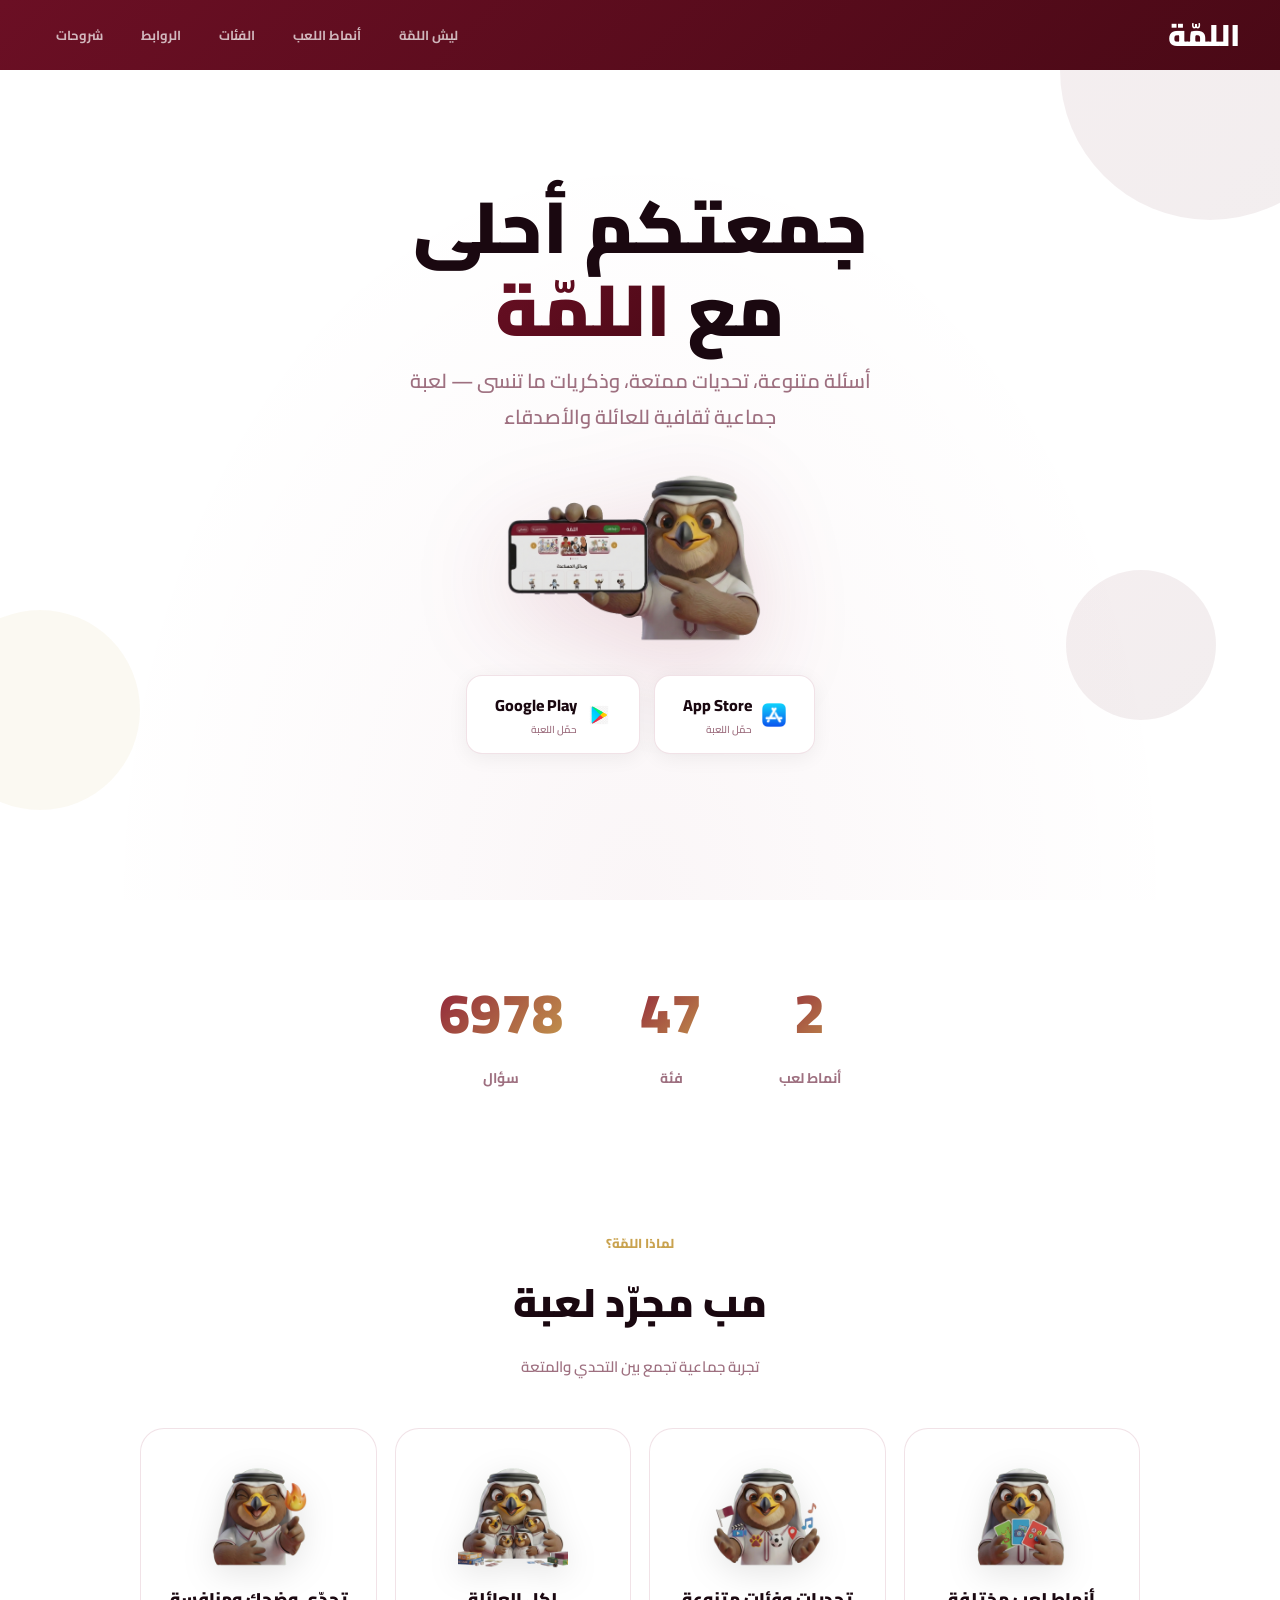
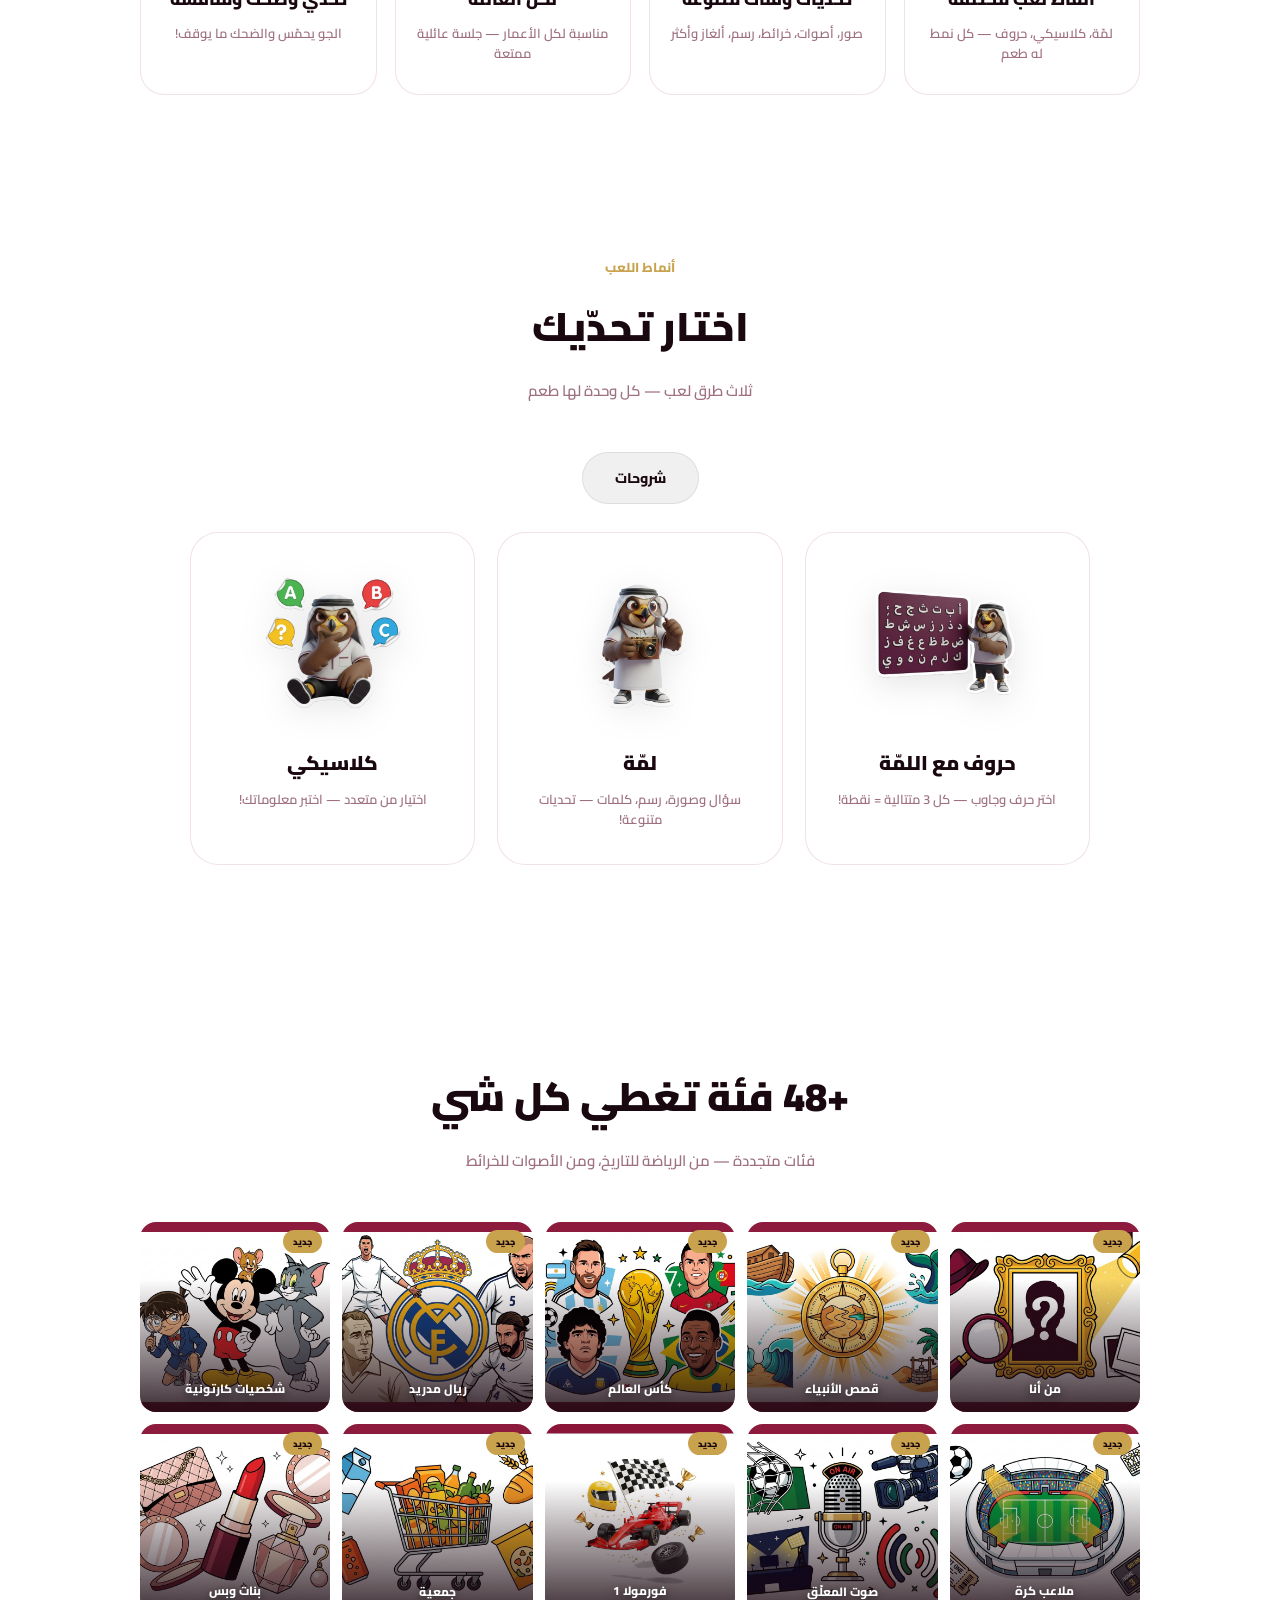
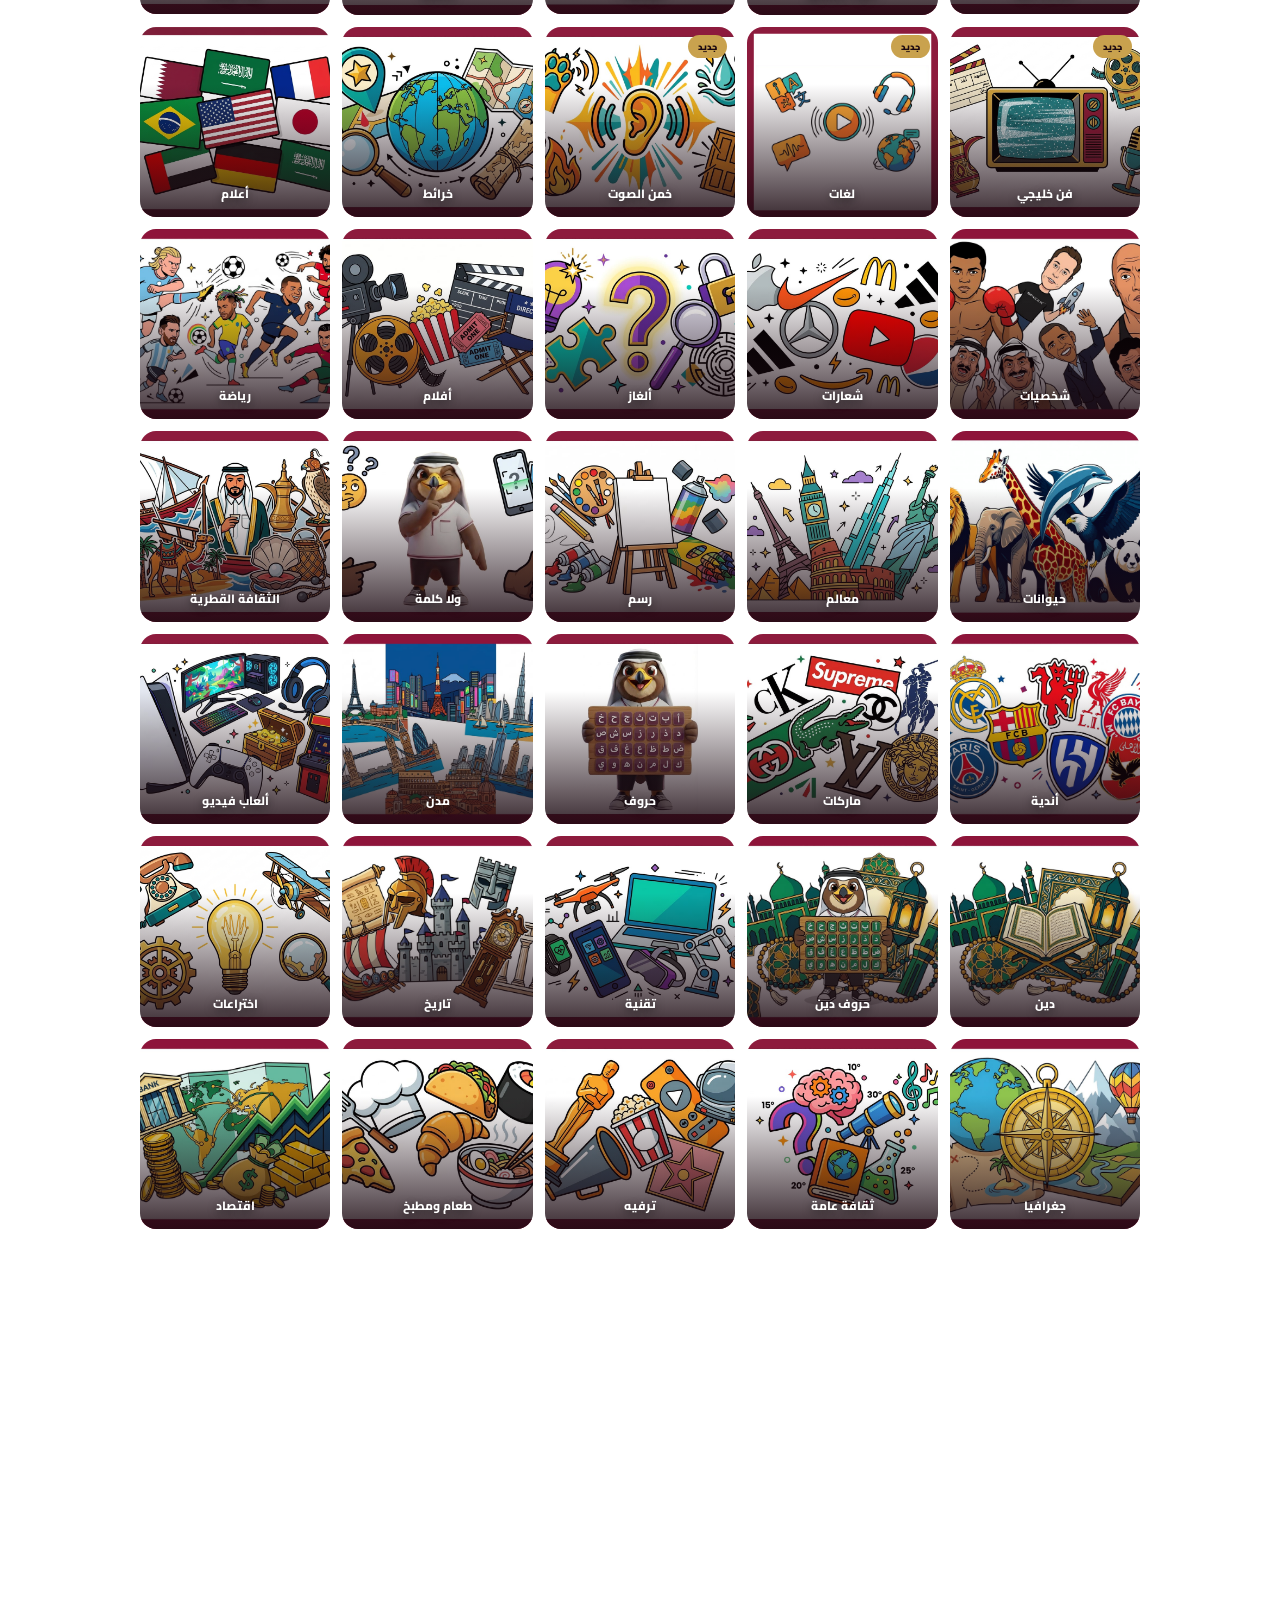
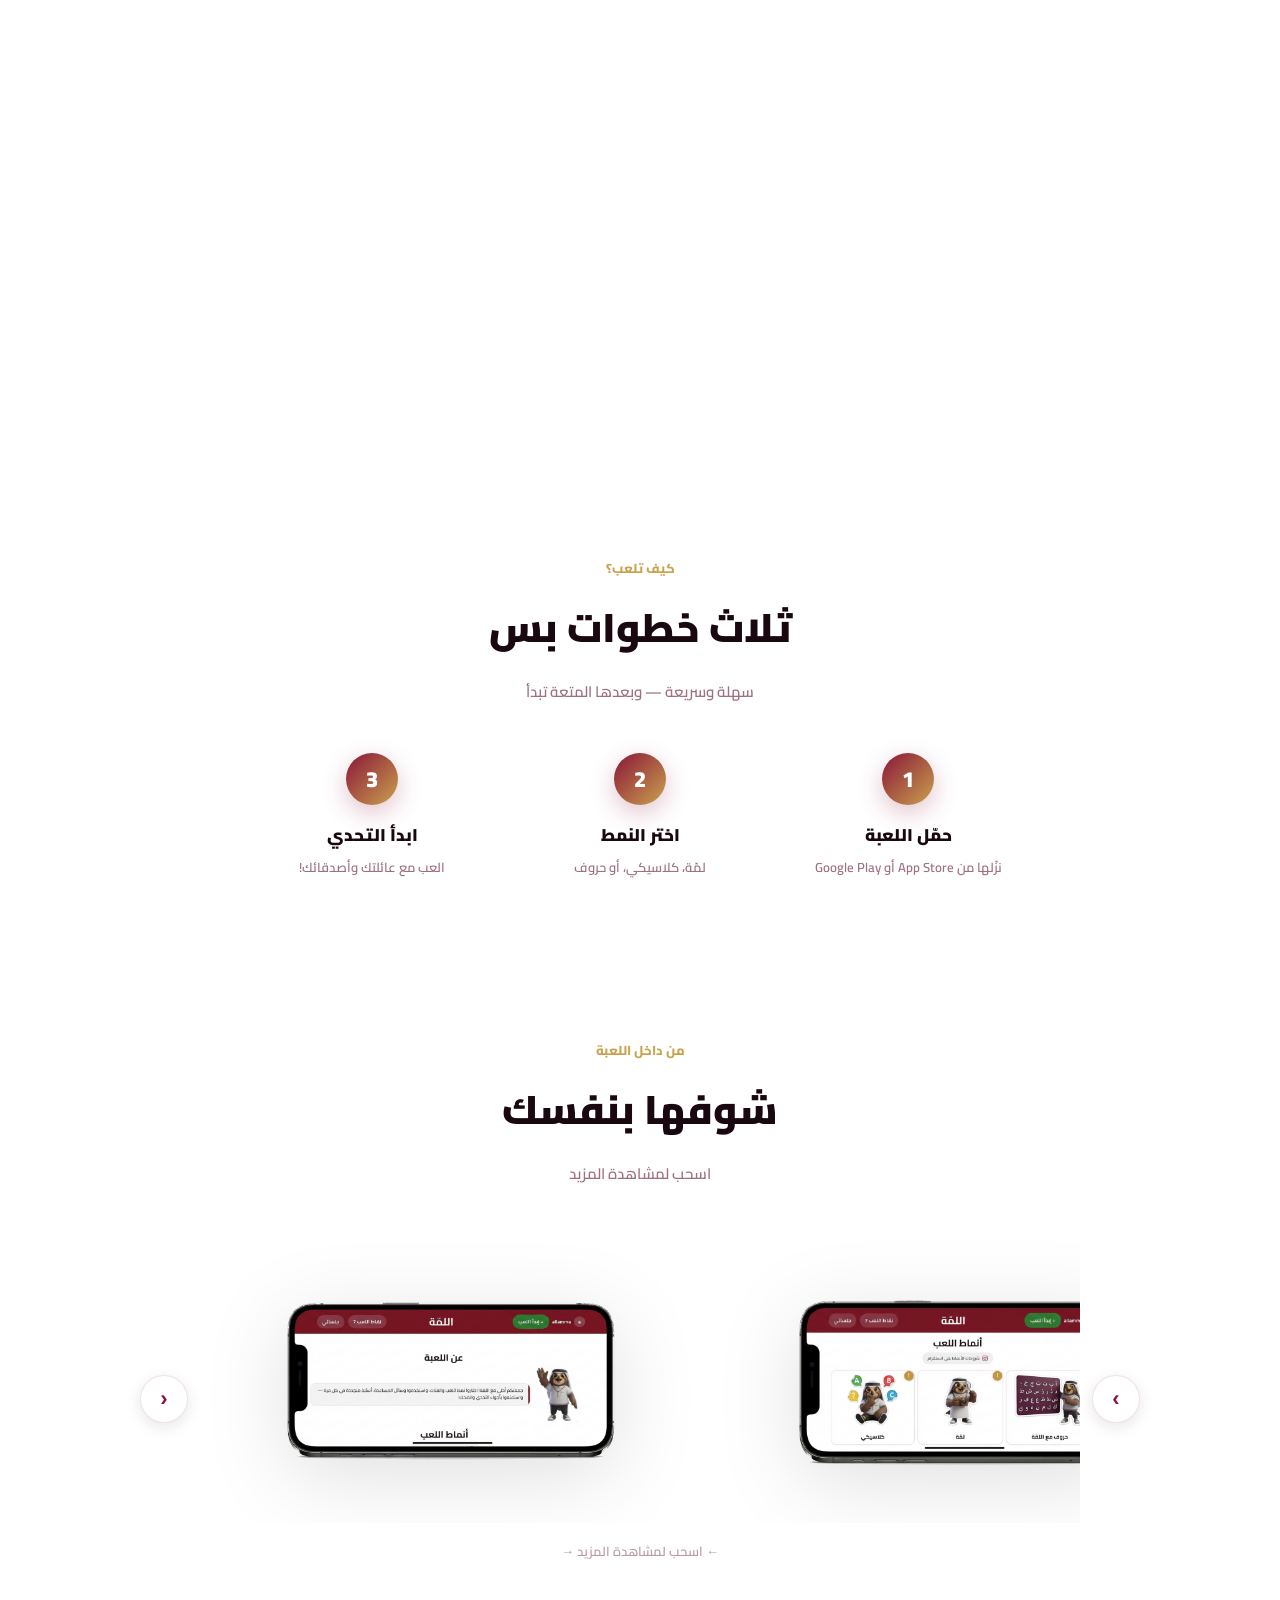
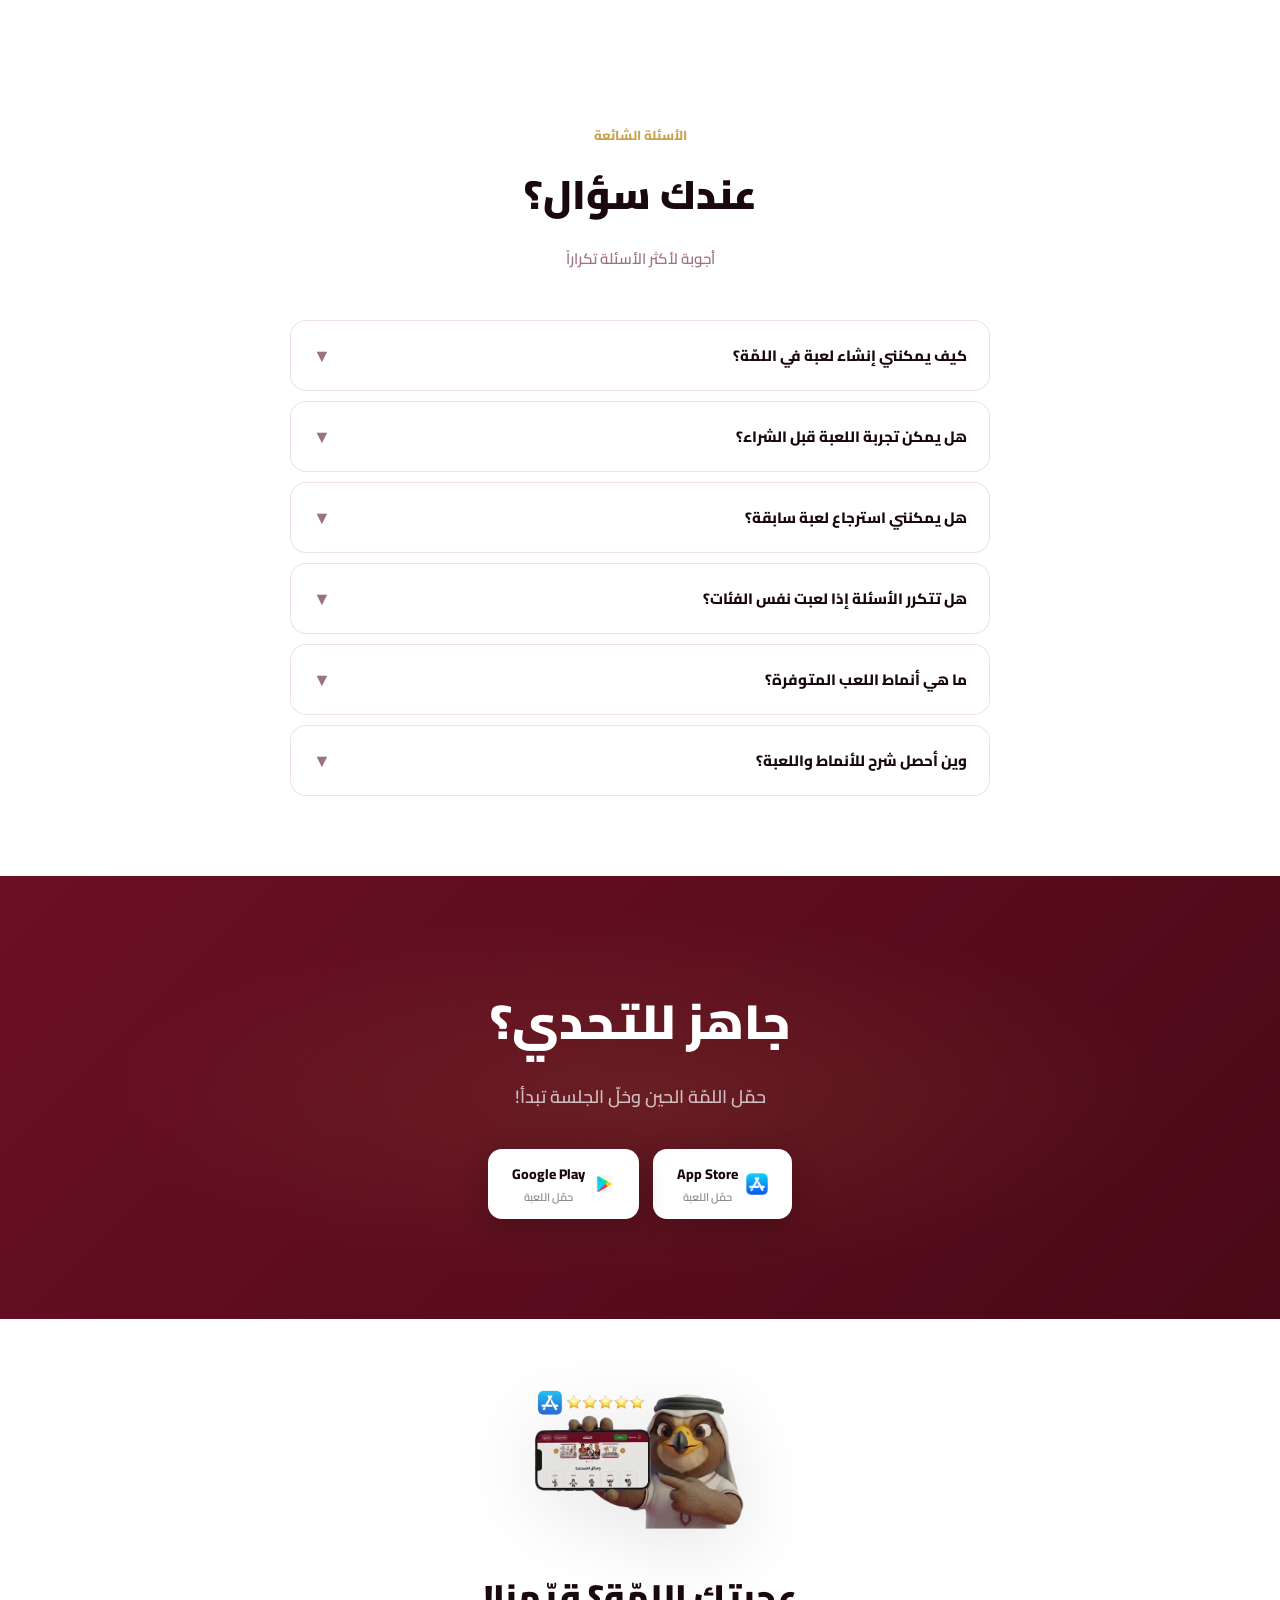
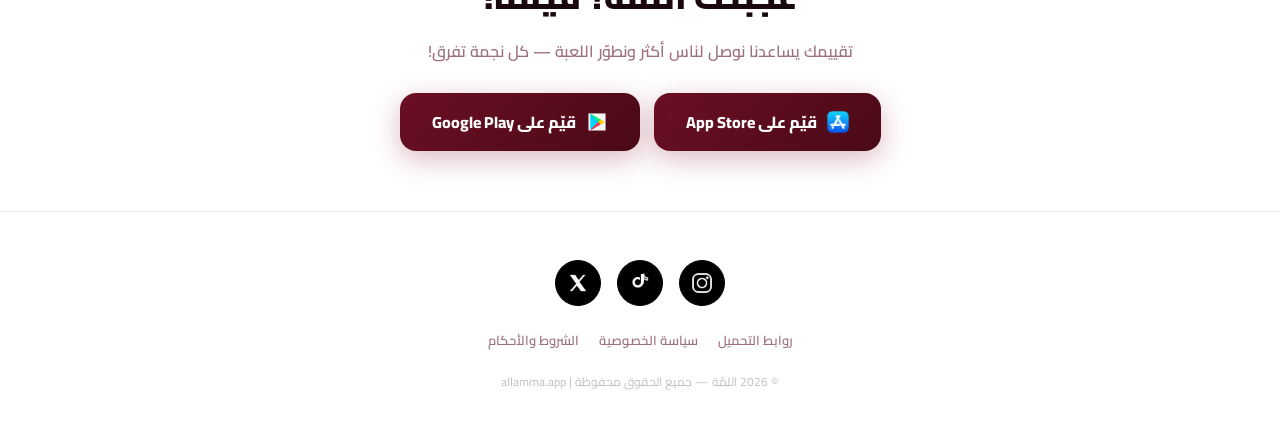
==== index.html @ e047cadd "إضافة كأس العالم وقصص الأنبياء ومن أنا + إصلاح صورة لغات - ٣ فئات جديدة في مقدمة الشبكة بشارة «جديد»" ====
<!DOCTYPE html>
<html lang="ar" dir="rtl">
<head>
<meta charset="utf-8">
<meta name="viewport" content="width=device-width, initial-scale=1.0">
<title>اللمّة — لعبة جماعية ثقافية</title>
<meta name="description" content="جمعتكم أحلى مع اللمّة — لعبة ثقافية جماعية للعائلة والأصدقاء">
<meta property="og:title" content="اللمّة"><meta property="og:description" content="جمعتكم أحلى مع اللمّة — حمّلها الحين!">
<meta property="og:image" content="https://allamma.app/falcon.png">
<link rel="icon" href="icon.png">
<style>
@import url('https://fonts.googleapis.com/css2?family=Cairo:wght@400;600;700;800;900&display=swap');
:root{--maroon:#8A1538;--maroon-light:#B03050;--gold:#C9A24E;--gold-light:#E8D5A0;--cream:#fff;--dark:#1A0810;--muted:#9E7080;--card-border:rgba(138,21,56,0.12)}
*{margin:0;padding:0;box-sizing:border-box}
html{scroll-behavior:smooth}
body{font-family:'Cairo',sans-serif;background:var(--cream);color:var(--dark);overflow-x:hidden}
a{text-decoration:none;color:inherit}

/* Reveal animations */
.rv{opacity:0;transform:translateY(50px);transition:opacity 0.9s cubic-bezier(.16,1,.3,1),transform 0.9s cubic-bezier(.16,1,.3,1)}
.rv.vis{opacity:1;transform:translateY(0)}
.rv-d1{transition-delay:0.1s}.rv-d2{transition-delay:0.2s}.rv-d3{transition-delay:0.3s}.rv-d4{transition-delay:0.4s}

/* ═══════════ NAV ═══════════ */
nav{position:fixed;top:0;left:0;right:0;height:70px;background:linear-gradient(135deg,#6B0F24,#4A0916);border-bottom:none;display:flex;align-items:center;justify-content:space-between;padding:0 clamp(16px,4vw,40px);z-index:100;transition:box-shadow 0.3s}
nav.scrolled{box-shadow:0 4px 30px rgba(0,0,0,0.15)}
.n-logo{font-size:30px;font-weight:900;color:#fff}
.n-links{display:flex;gap:6px;align-items:center}
.n-link{color:rgba(255,255,255,0.7);font-size:13px;font-weight:700;padding:8px 16px;border-radius:30px;transition:all 0.25s}
.n-link:hover{color:#fff;background:rgba(255,255,255,0.15)}
.n-cta{background:#fff;color:var(--maroon);font-size:13px;font-weight:800;padding:10px 22px;border-radius:30px;transition:all 0.25s;box-shadow:0 4px 16px rgba(138,21,56,0.25)}
.n-cta:hover{transform:scale(1.05);box-shadow:0 6px 24px rgba(0,0,0,0.2)}
@media(max-width:700px){.n-links{gap:2px;overflow-x:auto;white-space:nowrap;scrollbar-width:none;-webkit-overflow-scrolling:touch}.n-links::-webkit-scrollbar{display:none}.n-link{font-size:10px;padding:5px 8px;white-space:nowrap}.n-cta{display:none}.n-logo{font-size:24px}}

/* ═══════════ HERO ═══════════ */
.hero{min-height:100vh;display:flex;flex-direction:column;align-items:center;justify-content:center;padding:120px 24px 80px;position:relative;background:#fff;overflow:hidden}
.hero-bg{position:absolute;inset:0;background:radial-gradient(ellipse at 50% 100%,rgba(138,21,56,0.04) 0%,transparent 60%);pointer-events:none}
/* Decorative floating shapes */
.hero-shape{position:absolute;border-radius:50%;opacity:0.07;pointer-events:none}
.hs1{width:300px;height:300px;background:linear-gradient(135deg,#6B0F24,#4A0916);top:-80px;right:-80px;animation:drift 8s ease-in-out infinite}
.hs2{width:200px;height:200px;background:var(--gold);bottom:10%;left:-60px;animation:drift 10s ease-in-out infinite reverse}
.hs3{width:150px;height:150px;background:linear-gradient(135deg,#6B0F24,#4A0916);bottom:20%;right:5%;animation:drift 7s ease-in-out infinite 1s}
@keyframes drift{0%,100%{transform:translate(0,0)}50%{transform:translate(15px,-20px)}}

.h-badge{background:linear-gradient(135deg,rgba(138,21,56,0.08),rgba(201,162,78,0.08));border:1px solid rgba(201,162,78,0.2);border-radius:50px;padding:8px 24px;font-size:14px;font-weight:700;color:var(--gold);margin-bottom:28px;z-index:2}
.h-title{font-size:clamp(44px,7vw,72px);font-weight:900;text-align:center;line-height:1.15;z-index:2;margin-bottom:12px}
.h-accent{background:linear-gradient(135deg,#6B0F24,#4A0916);-webkit-background-clip:text;-webkit-text-fill-color:transparent;background-clip:text}
.h-sub{color:var(--muted);font-size:clamp(16px,2.5vw,20px);font-weight:600;text-align:center;max-width:520px;line-height:1.8;z-index:2;margin-bottom:20px}
.h-falcon{width:clamp(200px,35vw,300px);z-index:2;filter:drop-shadow(0 24px 48px rgba(138,21,56,0.15));margin-bottom:28px;animation:float 4s ease-in-out infinite}
@keyframes float{0%,100%{transform:translateY(0) rotate(0deg)}50%{transform:translateY(-14px) rotate(1deg)}}
.h-btns{display:flex;gap:14px;flex-wrap:wrap;justify-content:center;z-index:2}
.btn-p{display:flex;align-items:center;gap:10px;background:#fff;color:var(--dark);padding:14px 28px;border-radius:16px;font-size:16px;font-weight:800;box-shadow:0 4px 20px rgba(0,0,0,0.06);border:1px solid var(--card-border);transition:all 0.3s cubic-bezier(.16,1,.3,1)}
.btn-p:hover{transform:translateY(-4px);box-shadow:0 12px 36px rgba(201,162,78,0.2);border-color:var(--gold)}
.btn-p img{width:24px;height:24px;object-fit:contain}
.btn-p.soon{opacity:0.35;pointer-events:none}
.btn-sub{font-size:10px;color:var(--muted);font-weight:600}

/* ═══════════ STATS ═══════════ */
.stats-wrap{padding:60px 24px;background:#fff}
.stats{display:flex;justify-content:center;gap:clamp(30px,6vw,80px);flex-wrap:wrap}
.stat{text-align:center}
.s-num{font-size:clamp(40px,6vw,56px);font-weight:900;background:linear-gradient(135deg,var(--maroon),var(--gold));-webkit-background-clip:text;-webkit-text-fill-color:transparent;background-clip:text}
.s-label{font-size:14px;font-weight:700;color:var(--muted)}

/* ═══════════ SECTION SHARED ═══════════ */
.sec{padding:80px 24px;position:relative}
.sec-inner{max-width:1000px;margin:0 auto}
.sec-label{text-align:center;font-size:13px;font-weight:800;color:var(--gold);margin-bottom:10px}
.sec-title{text-align:center;font-size:clamp(28px,5vw,40px);font-weight:900;margin-bottom:14px;color:var(--dark)}
.sec-sub{text-align:center;color:var(--muted);font-size:15px;font-weight:600;margin-bottom:48px;max-width:480px;margin-left:auto;margin-right:auto;line-height:1.7}

/* Angled divider */
.angle-top{position:relative}.angle-top::before{content:'';position:absolute;top:-3vw;left:0;right:0;height:6vw;background:inherit;clip-path:polygon(0 50%,100% 0,100% 100%,0 100%)}

/* ═══════════ WHY ═══════════ */
.why-sec{background:#fff}
.why-grid{display:grid;grid-template-columns:repeat(4,1fr);gap:18px}
@media(max-width:800px){.why-grid{grid-template-columns:repeat(2,1fr)}}
@media(max-width:480px){.why-grid{grid-template-columns:1fr;max-width:340px;margin:0 auto}}
.why-card{background:#fff;border:1px solid var(--card-border);border-radius:24px;padding:30px 20px;text-align:center;transition:all 0.4s cubic-bezier(.16,1,.3,1);position:relative;overflow:hidden}
.why-card::before{content:'';position:absolute;inset:0;background:linear-gradient(135deg,rgba(138,21,56,0.03),rgba(201,162,78,0.03));opacity:0;transition:opacity 0.3s}
.why-card:hover{transform:translateY(-10px);box-shadow:0 20px 50px rgba(138,21,56,0.1);border-color:var(--gold)}
.why-card:hover::before{opacity:1}
.w-icon{width:110px;height:110px;object-fit:contain;margin-bottom:14px;display:block;margin-left:auto;margin-right:auto;filter:drop-shadow(0 8px 16px rgba(0,0,0,0.1))}
.w-title{font-size:17px;font-weight:900;margin-bottom:8px;position:relative;z-index:1}
.w-desc{font-size:13px;color:var(--muted);font-weight:600;line-height:1.6;position:relative;z-index:1}

/* ═══════════ MODES ═══════════ */
.modes-sec{background:var(--cream)}
.modes-grid{display:grid;grid-template-columns:repeat(3,1fr);gap:22px;max-width:900px;margin:0 auto}
@media(max-width:700px){.modes-grid{grid-template-columns:1fr;max-width:320px}}
.mode-card{background:#fff;border:1px solid var(--card-border);border-radius:28px;padding:34px 22px;text-align:center;transition:all 0.4s cubic-bezier(.16,1,.3,1);position:relative;overflow:hidden}
.mode-card:hover{transform:translateY(-10px) scale(1.02);box-shadow:0 24px 56px rgba(138,21,56,0.12);border-color:var(--gold)}
.mode-card img{width:150px;height:150px;object-fit:contain;margin-bottom:18px;filter:drop-shadow(0 8px 16px rgba(0,0,0,0.1));transition:transform 0.4s}
.mode-card:hover img{transform:scale(1.08)}
.m-name{font-size:20px;font-weight:900;margin-bottom:8px}
.m-desc{font-size:13px;color:var(--muted);font-weight:600;line-height:1.6}

/* ═══════════ CATEGORIES ═══════════ */
.cats-sec{background:#fff}
.cats-grid{display:grid;grid-template-columns:repeat(5,1fr);gap:12px}
@media(max-width:800px){.cats-grid{grid-template-columns:repeat(4,1fr)}}
@media(max-width:550px){.cats-grid{grid-template-columns:repeat(3,1fr)}}
.cat{position:relative;border-radius:16px;overflow:hidden;aspect-ratio:1;transition:all 0.35s cubic-bezier(.16,1,.3,1);cursor:default}
.cat:hover{transform:scale(1.06);z-index:2;box-shadow:0 16px 40px rgba(0,0,0,0.15)}
.cat img{width:100%;height:100%;object-fit:cover;transition:transform 0.4s}
.cat:hover img{transform:scale(1.1)}
.cat-ov{position:absolute;inset:0;background:linear-gradient(180deg,transparent 30%,rgba(26,8,16,0.85) 100%);display:flex;align-items:flex-end;justify-content:center;padding:12px}
.cat-n{color:#fff;font-size:12px;font-weight:800;text-shadow:0 2px 8px rgba(0,0,0,0.6)}
.cat-badge{position:absolute;top:8px;right:8px;background:var(--gold);color:var(--dark);font-size:9px;font-weight:900;padding:3px 10px;border-radius:20px}

/* ═══════════ POWERUPS ═══════════ */
.pu-sec{background:var(--cream)}
.pu-grid{display:grid;grid-template-columns:repeat(5,1fr);gap:18px;max-width:900px;margin:0 auto}
@media(max-width:700px){.pu-grid{grid-template-columns:repeat(5,1fr);gap:10px}}
.pu-card{background:#fff;border:1px solid var(--card-border);border-radius:20px;padding:24px 14px;text-align:center;transition:all 0.4s cubic-bezier(.16,1,.3,1)}
.pu-card:hover{transform:translateY(-8px);box-shadow:0 16px 40px rgba(138,21,56,0.1);border-color:var(--gold)}
.pu-icon{width:90px;height:90px;object-fit:contain;margin-bottom:10px;filter:drop-shadow(0 4px 8px rgba(0,0,0,0.1))}
.pu-emoji{display:none}
.pu-name{font-size:15px;font-weight:900;margin-bottom:4px}
.pu-desc{font-size:11px;color:var(--muted);font-weight:600;line-height:1.5}
@media(max-width:480px){.pu-grid{grid-template-columns:repeat(5,1fr);gap:6px}.pu-card{padding:12px 6px;border-radius:14px}.pu-icon{width:50px;height:50px;margin-bottom:6px}.pu-name{font-size:11px}.pu-desc{font-size:9px}}

/* ═══════════ HOW ═══════════ */
.how-sec{background:var(--cream)}
.how-steps{display:flex;gap:28px;justify-content:center;flex-wrap:wrap;max-width:850px;margin:0 auto}
.how-step{text-align:center;flex:1;min-width:180px;max-width:240px}
.how-n{width:52px;height:52px;border-radius:50%;background:linear-gradient(135deg,var(--maroon),var(--gold));color:#fff;display:flex;align-items:center;justify-content:center;font-size:22px;font-weight:900;margin:0 auto 14px;box-shadow:0 8px 24px rgba(138,21,56,0.25);transition:transform 0.3s}
.how-step:hover .how-n{transform:scale(1.15)}
.how-t{font-size:17px;font-weight:900;margin-bottom:6px}
.how-d{font-size:13px;color:var(--muted);font-weight:600;line-height:1.6}

/* ═══════════ SCREENSHOTS ═══════════ */
.ss-sec{background:#fff;overflow:hidden}
.ss-wrap{position:relative;max-width:1100px;margin:0 auto;padding:0 60px}
.ss-track{display:flex;gap:24px;overflow-x:auto;scroll-snap-type:x mandatory;-webkit-overflow-scrolling:touch;padding:20px 10px;scrollbar-width:none;align-items:center;direction:ltr}
.ss-track::-webkit-scrollbar{display:none}
.ss-slide{flex:0 0 auto;scroll-snap-align:center}
.ss-slide img{width:clamp(320px,50vw,480px);height:clamp(160px,25vw,240px);object-fit:contain;filter:drop-shadow(0 16px 40px rgba(0,0,0,0.12));transition:transform 0.3s}
.ss-slide img:hover{transform:scale(1.03)}
/* Arrow buttons — outside the scroll area */
.ss-arrow{position:absolute;top:50%;transform:translateY(-50%);width:48px;height:48px;border-radius:50%;background:#fff;border:1px solid var(--card-border);display:flex;align-items:center;justify-content:center;font-size:22px;font-weight:900;color:var(--maroon);cursor:pointer;z-index:5;box-shadow:0 4px 16px rgba(0,0,0,0.1);transition:all 0.2s}
.ss-arrow:hover{background:var(--maroon);color:#fff;box-shadow:0 8px 24px rgba(138,21,56,0.3)}
.ss-prev{right:0}.ss-next{left:0}
@media(max-width:600px){.ss-wrap{padding:0 16px}.ss-prev{right:-4px}.ss-next{left:-4px}.ss-arrow{width:36px;height:36px;font-size:18px}}
/* Swipe hint */
.ss-hint{text-align:center;color:var(--muted);font-size:13px;font-weight:600;margin-top:16px;opacity:0.7}

/* ═══════════ FAQ ═══════════ */
.faq-sec{background:var(--cream)}
.faq-list{max-width:700px;margin:0 auto;display:flex;flex-direction:column;gap:10px}
.faq-item{background:#fff;border:1px solid var(--card-border);border-radius:16px;overflow:hidden;transition:border-color 0.3s}
.faq-item.open{border-color:var(--gold)}
.faq-q{display:flex;align-items:center;justify-content:space-between;padding:18px 22px;cursor:pointer;font-size:15px;font-weight:800;color:var(--dark);transition:background 0.2s;gap:12px}
.faq-q:hover{background:rgba(138,21,56,0.02)}
.faq-arrow{font-size:18px;color:var(--muted);transition:transform 0.3s;flex-shrink:0}
.faq-item.open .faq-arrow{transform:rotate(180deg);color:var(--gold)}
.faq-a{padding:0 22px;max-height:0;overflow:hidden;transition:max-height 0.4s cubic-bezier(.16,1,.3,1),padding 0.3s}
.faq-item.open .faq-a{max-height:200px;padding:0 22px 18px}
.faq-a p{font-size:13px;color:var(--muted);font-weight:600;line-height:1.8}
@media(max-width:480px){.faq-q{padding:14px 16px;font-size:13px}.faq-a p{font-size:12px}}

/* ═══════════ CTA ═══════════ */
.cta{background:linear-gradient(135deg,#6B0F24,#4A0916);padding:100px 24px;text-align:center;position:relative;overflow:hidden}
.cta::before{content:'';position:absolute;inset:0;background:radial-gradient(ellipse at 50% 50%,rgba(201,162,78,0.12) 0%,transparent 60%)}
.cta-t{font-size:clamp(32px,5vw,48px);font-weight:900;color:#fff;margin-bottom:14px;position:relative;z-index:2}
.cta-s{color:rgba(255,255,255,0.7);font-size:18px;font-weight:600;margin-bottom:36px;position:relative;z-index:2}
.cta-btns{display:flex;gap:14px;justify-content:center;flex-wrap:wrap;position:relative;z-index:2}
.btn-w{display:flex;align-items:center;gap:8px;background:#fff;color:var(--dark);padding:12px 24px;border-radius:14px;font-size:14px;font-weight:800;box-shadow:0 8px 30px rgba(0,0,0,0.2);transition:all 0.3s}
.btn-w:hover{transform:translateY(-4px);box-shadow:0 16px 44px rgba(0,0,0,0.25)}
.btn-w img{width:22px;height:22px}
.btn-w .btn-sub{font-size:11px;color:#888;font-weight:600}
.btn-w.soon{opacity:0.45}

/* ═══════════ RATE ═══════════ */
.rate-sec{background:#fff;padding:60px 24px;text-align:center}
.rate-img{width:clamp(180px,30vw,240px);margin-bottom:24px;filter:drop-shadow(0 16px 40px rgba(0,0,0,0.1))}
.rate-title{font-size:clamp(24px,4vw,34px);font-weight:900;margin-bottom:10px;color:var(--dark)}
.rate-sub{color:var(--muted);font-size:clamp(13px,2vw,16px);font-weight:600;margin-bottom:28px;max-width:460px;margin-left:auto;margin-right:auto;line-height:1.7}
.rate-btns{display:flex;gap:14px;justify-content:center;flex-wrap:wrap}
.rate-btn{display:inline-flex;align-items:center;gap:10px;background:linear-gradient(135deg,#6B0F24,#4A0916);color:#fff;padding:14px 32px;border-radius:16px;font-size:16px;font-weight:800;box-shadow:0 8px 28px rgba(138,21,56,0.3);transition:all 0.3s}
.rate-btn:hover{transform:translateY(-4px);box-shadow:0 16px 40px rgba(138,21,56,0.4)}
.rate-btn img{width:22px;height:22px}
@media(max-width:480px){.rate-sec{padding:40px 16px}.rate-img{width:180px;margin-bottom:16px}.rate-title{font-size:20px;margin-bottom:8px}.rate-sub{font-size:12px;margin-bottom:20px}.rate-btn{padding:8px 18px;font-size:12px;border-radius:12px}.rate-btn img{width:18px;height:18px}}

/* ═══════════ FOOTER ═══════════ */
footer{background:#fff;padding:48px 24px;text-align:center;border-top:1px solid var(--card-border)}
.f-soc{display:flex;justify-content:center;gap:16px;margin-bottom:22px}
.f-soc a{width:46px;height:46px;border-radius:50%;background:rgba(138,21,56,0.06);border:1px solid rgba(138,21,56,0.08);display:flex;align-items:center;justify-content:center;transition:all 0.25s}
.f-soc a:hover{background:rgba(138,21,56,0.1);transform:scale(1.08)}
.f-soc img{width:24px;height:24px}
.f-soc .f-dark{background:#000;border-color:#000}.f-soc .f-dark img{filter:brightness(0) invert(1)}
.f-links{display:flex;justify-content:center;gap:20px;margin-bottom:18px;flex-wrap:wrap}
.f-link{color:var(--muted);font-size:13px;font-weight:600;transition:color 0.2s}
.f-link:hover{color:var(--maroon)}
.f-copy{color:rgba(0,0,0,0.25);font-size:12px}

/* ═══════════ MOBILE PORTRAIT ═══════════ */
@media(max-width:480px){
  /* Hero */
  .hero{min-height:auto;padding:90px 16px 50px}
  .h-falcon{width:180px;margin-bottom:20px}
  .h-badge{font-size:12px;padding:6px 16px;margin-bottom:18px}
  .h-sub{font-size:14px;margin-bottom:16px}
  .h-btns{gap:6px}
  .btn-p{padding:6px 10px;font-size:9px;border-radius:8px;box-shadow:0 3px 12px rgba(138,21,56,0.2);gap:6px}
  .btn-p img{width:18px;height:18px}
  .btn-p .btn-sub{font-size:7px}
  .hero-shape{display:none}

  /* Stats */
  .stats-wrap{padding:30px 16px}
  .s-num{font-size:32px}
  .s-label{font-size:12px}

  /* Sections shared */
  .sec{padding:40px 16px}
  .sec-title{font-size:24px;margin-bottom:10px}
  .sec-sub{font-size:13px;margin-bottom:28px}
  .sec-label{font-size:11px;letter-spacing:2px;margin-bottom:6px}

  /* Why cards — 2 columns on mobile */
  .why-grid{grid-template-columns:repeat(2,1fr)!important;gap:10px;max-width:100%!important}
  .why-card{padding:16px 12px;border-radius:16px}
  .w-icon{width:70px;height:70px;margin-bottom:8px}
  .w-title{font-size:13px;margin-bottom:4px}
  .w-desc{font-size:11px}

  /* Modes — 3 columns on mobile */
  .modes-grid{grid-template-columns:repeat(3,1fr)!important;gap:10px;max-width:100%!important}
  .mode-card{padding:16px 10px;border-radius:18px}
  .mode-card img{width:80px;height:80px;margin-bottom:10px}
  .m-name{font-size:14px;margin-bottom:4px}
  .m-desc{font-size:10px}

  /* Categories — 4 columns on mobile */
  .cats-grid{grid-template-columns:repeat(4,1fr)!important;gap:8px}
  .cat{border-radius:10px}
  .cat-n{font-size:9px}
  .cat-badge{font-size:7px;padding:2px 6px;top:4px;right:4px}

  /* How steps */
  .how-steps{gap:16px}
  .how-step{min-width:90px}
  .how-n{width:40px;height:40px;font-size:18px;margin-bottom:8px}
  .how-t{font-size:14px}
  .how-d{font-size:11px}

  /* Screenshots */
  .ss-slide img{width:280px;height:140px}
  .ss-arrow{display:none}
  .ss-wrap{padding:0 8px}

  /* CTA */
  .cta{padding:50px 16px}
  .cta-s{font-size:14px}
  .btn-w{padding:6px 10px;font-size:9px;border-radius:8px;gap:6px}.btn-w img{width:18px;height:18px}.btn-w .btn-sub{font-size:7px}

  /* Footer */
  footer{padding:30px 16px}
  .f-link{font-size:12px}
}

@media(prefers-reduced-motion:reduce){.rv{transition:none}.rv{opacity:1;transform:none}*{animation:none!important}}
</style>
</head>
<body>

<!-- NAV -->
<nav id="nav">
  <div class="n-logo">اللمّة</div>
  <div class="n-links">
    <a class="n-link" href="#why">ليش اللمّة</a>
    <a class="n-link" href="#modes">أنماط اللعب</a>
    <a class="n-link" href="#cats">الفئات</a>
    <a class="n-link" href="links.html">الروابط</a>
    <a class="n-link" href="tutorials.html">شروحات</a>
  </div>
</nav>

<!-- HERO -->
<section class="hero">
  <div class="hero-bg"></div>
  <div class="hero-shape hs1"></div>
  <div class="hero-shape hs2"></div>
  <div class="hero-shape hs3"></div>

  <h1 class="h-title rv rv-d1">جمعتكم أحلى<br>مع <span class="h-accent">اللمّة</span></h1>
  <p class="h-sub rv rv-d2">أسئلة متنوعة، تحديات ممتعة، وذكريات ما تنسى — لعبة جماعية ثقافية للعائلة والأصدقاء</p>
  <img class="h-falcon rv rv-d3" src="falcon.png" alt="اللمّة">
  <div class="h-btns rv rv-d4">
    <a class="btn-p" href="https://apps.apple.com/app/id6760367652" target="_blank">
      <img src="appstore.png" alt=""><div>App Store<div class="btn-sub">حمّل اللعبة</div></div>
    </a>
    <a class="btn-p" href="https://play.google.com/store/apps/details?id=com.allamma.app" target="_blank">
      <img src="googleplay.png" alt=""><div>Google Play<div class="btn-sub">حمّل اللعبة</div></div>
    </a>
  </div>
</section>

<!-- STATS -->
<div class="stats-wrap">
  <div class="stats rv">
    <div class="stat"><div class="s-num" data-t="3">0</div><div class="s-label">أنماط لعب</div></div>
    <div class="stat"><div class="s-num" data-t="48" data-suffix="+">0</div><div class="s-label">فئة</div></div>
    <div class="stat"><div class="s-num" data-t="7000" data-suffix="+">0</div><div class="s-label">سؤال</div></div>
  </div>
</div>

<!-- WHY -->
<section class="sec why-sec" id="why">
  <div class="sec-inner">
    <div class="sec-label rv">لماذا اللمّة؟</div>
    <div class="sec-title rv">مب مجرّد لعبة</div>
    <div class="sec-sub rv">تجربة جماعية تجمع بين التحدي والمتعة</div>
    <div class="why-grid">
      <div class="why-card rv"><img class="w-icon" src="why-modes.png" alt=""><div class="w-title">أنماط لعب مختلفة</div><div class="w-desc">لمّة، كلاسيكي، حروف — كل نمط له طعم</div></div>
      <div class="why-card rv rv-d1"><img class="w-icon" src="why-cats.png" alt=""><div class="w-title">تحديات وفئات متنوعة</div><div class="w-desc">صور، أصوات، خرائط، رسم، ألغاز وأكثر</div></div>
      <div class="why-card rv rv-d2"><img class="w-icon" src="why-family.png" alt=""><div class="w-title">لكل العائلة</div><div class="w-desc">مناسبة لكل الأعمار — جلسة عائلية ممتعة</div></div>
      <div class="why-card rv rv-d3"><img class="w-icon" src="why-fun.png" alt=""><div class="w-title">تحدّي وضحك ومنافسة</div><div class="w-desc">الجو يحمّس والضحك ما يوقف!</div></div>
    </div>
  </div>
</section>

<!-- MODES -->
<section class="sec modes-sec" id="modes">
  <div class="sec-inner">
    <div class="sec-label rv">أنماط اللعب</div>
    <div class="sec-title rv">اختار تحدّيك</div>
    <div class="sec-sub rv">ثلاث طرق لعب — كل وحدة لها طعم</div>
    <div style="text-align:center;margin-bottom:28px"><a href="tutorials.html" style="display:inline-block;background:rgba(0,0,0,0.06);color:var(--dark);font-size:14px;font-weight:800;padding:12px 32px;border-radius:30px;transition:all 0.25s;border:1px solid rgba(0,0,0,0.08)" onmouseover="this.style.background='rgba(0,0,0,0.1)';this.style.transform='translateY(-2px)'" onmouseout="this.style.background='rgba(0,0,0,0.06)';this.style.transform='none'">شروحات</a></div>
    <div class="modes-grid">
      <div class="mode-card rv"><img src="mode-letters.png" alt=""><div class="m-name">حروف مع اللمّة</div><div class="m-desc">اختر حرف وجاوب — كل 3 متتالية = نقطة!</div></div>
      <div class="mode-card rv rv-d1"><img src="mode-image.png" alt=""><div class="m-name">لمّة</div><div class="m-desc">سؤال وصورة، رسم، كلمات — تحديات متنوعة!</div></div>
      <div class="mode-card rv rv-d2"><img src="mode-classic.png" alt=""><div class="m-name">كلاسيكي</div><div class="m-desc">اختيار من متعدد — اختبر معلوماتك!</div></div>
    </div>
  </div>
</section>

<!-- CATEGORIES -->
<section class="sec cats-sec" id="cats">
  <div class="sec-inner">
    <div class="sec-label rv">الفئات</div>
    <div class="sec-title rv">+48 فئة تغطي كل شي</div>
    <div class="sec-sub rv">فئات متجددة — من الرياضة للتاريخ، ومن الأصوات للخرائط</div>
    <div class="cats-grid">
      <div class="cat rv"><img src="cat-whoami.png" alt=""><div class="cat-ov"><span class="cat-n">من أنا</span></div><div class="cat-badge">جديد</div></div>
      <div class="cat rv"><img src="cat-prophets.png" alt=""><div class="cat-ov"><span class="cat-n">قصص الأنبياء</span></div><div class="cat-badge">جديد</div></div>
      <div class="cat rv"><img src="cat-worldcup.png" alt=""><div class="cat-ov"><span class="cat-n">كأس العالم</span></div><div class="cat-badge">جديد</div></div>
      <div class="cat rv"><img src="cat-realmadrid.png" alt=""><div class="cat-ov"><span class="cat-n">ريال مدريد</span></div><div class="cat-badge">جديد</div></div>
      <div class="cat rv"><img src="cat-cartoons.png" alt=""><div class="cat-ov"><span class="cat-n">شخصيات كارتونية</span></div><div class="cat-badge">جديد</div></div>
      <div class="cat rv"><img src="cat-stadiums.png" alt=""><div class="cat-ov"><span class="cat-n">ملاعب كرة</span></div><div class="cat-badge">جديد</div></div>
      <div class="cat rv"><img src="cat-commentator.png" alt=""><div class="cat-ov"><span class="cat-n">صوت المعلّق</span></div><div class="cat-badge">جديد</div></div>
      <div class="cat rv"><img src="cat-formula.jpg" alt=""><div class="cat-ov"><span class="cat-n">فورمولا 1</span></div><div class="cat-badge">جديد</div></div>
      <div class="cat rv"><img src="cat-jamiya.jpg" alt=""><div class="cat-ov"><span class="cat-n">جمعية</span></div><div class="cat-badge">جديد</div></div>
      <div class="cat rv"><img src="cat-banat.jpg" alt=""><div class="cat-ov"><span class="cat-n">بنات وبس</span></div><div class="cat-badge">جديد</div></div>
      <div class="cat rv"><img src="cat-khaleeji.jpg" alt=""><div class="cat-ov"><span class="cat-n">فن خليجي</span></div><div class="cat-badge">جديد</div></div>
      <div class="cat rv"><img src="cat-languages.png" alt=""><div class="cat-ov"><span class="cat-n">لغات</span></div><div class="cat-badge">جديد</div></div>
      <div class="cat rv"><img src="cat-guess-sound.png" alt=""><div class="cat-ov"><span class="cat-n">خمن الصوت</span></div><div class="cat-badge">جديد</div></div>
      <div class="cat rv"><img src="cat-maps.png" alt=""><div class="cat-ov"><span class="cat-n">خرائط</span></div></div>
      <div class="cat rv"><img src="cat-flags.jpg" alt=""><div class="cat-ov"><span class="cat-n">أعلام</span></div></div>
      <div class="cat rv"><img src="cat-famous.jpg" alt=""><div class="cat-ov"><span class="cat-n">شخصيات</span></div></div>
      <div class="cat rv"><img src="cat-logos.jpg" alt=""><div class="cat-ov"><span class="cat-n">شعارات</span></div></div>
      <div class="cat rv"><img src="cat-puzzles.png" alt=""><div class="cat-ov"><span class="cat-n">ألغاز</span></div></div>
      <div class="cat rv"><img src="cat-movies.jpg" alt=""><div class="cat-ov"><span class="cat-n">أفلام</span></div></div>
      <div class="cat rv"><img src="cat-sports.jpg" alt=""><div class="cat-ov"><span class="cat-n">رياضة</span></div></div>
      <div class="cat rv"><img src="cat-animals.jpg" alt=""><div class="cat-ov"><span class="cat-n">حيوانات</span></div></div>
      <div class="cat rv"><img src="cat-landmarks.jpg" alt=""><div class="cat-ov"><span class="cat-n">معالم</span></div></div>
      <div class="cat rv"><img src="cat-drawing.png" alt=""><div class="cat-ov"><span class="cat-n">رسم</span></div></div>
      <div class="cat rv"><img src="cat-charades.png" alt=""><div class="cat-ov"><span class="cat-n">ولا كلمة</span></div></div>
      <div class="cat rv"><img src="cat-qatari-culture.png" alt=""><div class="cat-ov"><span class="cat-n">الثقافة القطرية</span></div></div>
      <div class="cat rv"><img src="cat-clubs.jpg" alt=""><div class="cat-ov"><span class="cat-n">أندية</span></div></div>
      <div class="cat rv"><img src="cat-fashion.jpg" alt=""><div class="cat-ov"><span class="cat-n">ماركات</span></div></div>
      <div class="cat rv"><img src="cat-letters.jpg" alt=""><div class="cat-ov"><span class="cat-n">حروف</span></div></div>
      <div class="cat rv"><img src="cat-cities.jpg" alt=""><div class="cat-ov"><span class="cat-n">مدن</span></div></div>
      <div class="cat rv"><img src="cat-videogames.jpg" alt=""><div class="cat-ov"><span class="cat-n">ألعاب فيديو</span></div></div>
      <div class="cat rv"><img src="cat-religion.jpg" alt=""><div class="cat-ov"><span class="cat-n">دين</span></div></div>
      <div class="cat rv"><img src="cat-letters-religion.jpg" alt=""><div class="cat-ov"><span class="cat-n">حروف دين</span></div></div>
      <div class="cat rv"><img src="cat-technology.jpg" alt=""><div class="cat-ov"><span class="cat-n">تقنية</span></div></div>
      <div class="cat rv"><img src="cat-history.jpg" alt=""><div class="cat-ov"><span class="cat-n">تاريخ</span></div></div>
      <div class="cat rv"><img src="cat-inventions.png" alt=""><div class="cat-ov"><span class="cat-n">اختراعات</span></div></div>
      <div class="cat rv"><img src="cat-geography.jpg" alt=""><div class="cat-ov"><span class="cat-n">جغرافيا</span></div></div>
      <div class="cat rv"><img src="cat-culture.jpg" alt=""><div class="cat-ov"><span class="cat-n">ثقافة عامة</span></div></div>
      <div class="cat rv"><img src="cat-entertainment.jpg" alt=""><div class="cat-ov"><span class="cat-n">ترفيه</span></div></div>
      <div class="cat rv"><img src="cat-food.jpg" alt=""><div class="cat-ov"><span class="cat-n">طعام ومطبخ</span></div></div>
      <div class="cat rv"><img src="cat-economy.jpg" alt=""><div class="cat-ov"><span class="cat-n">اقتصاد</span></div></div>
      <div class="cat rv"><img src="cat-math.jpg" alt=""><div class="cat-ov"><span class="cat-n">رياضيات</span></div></div>
      <div class="cat rv"><img src="cat-medicine.jpg" alt=""><div class="cat-ov"><span class="cat-n">طب</span></div></div>
      <div class="cat rv"><img src="cat-cars.jpg" alt=""><div class="cat-ov"><span class="cat-n">سيارات</span></div></div>
      <div class="cat rv"><img src="cat-space.jpg" alt=""><div class="cat-ov"><span class="cat-n">فضاء وكون</span></div></div>
      <div class="cat rv"><img src="cat-literature.jpg" alt=""><div class="cat-ov"><span class="cat-n">أدب</span></div></div>
    </div>
  </div>
</section>

<!-- POWERUPS -->
<section class="sec pu-sec">
  <div class="sec-inner">
    <div class="sec-label rv">وسائل المساعدة</div>
    <div class="sec-title rv">اختر 3 من 5</div>
    <div class="sec-sub rv">كل فريق يختار 3 وسائل مساعدة قبل بداية اللعب</div>
    <div class="pu-grid">
      <div class="pu-card rv"><img class="pu-icon" src="powerup-bomb.png" alt=""><div class="pu-emoji">💣</div><div class="pu-name">قنبلة</div><div class="pu-desc">حذف إجابتين خطأ</div></div>
      <div class="pu-card rv rv-d1"><img class="pu-icon" src="powerup-double.png" alt=""><div class="pu-emoji">🎯</div><div class="pu-name">إجابتين</div><div class="pu-desc">فرصة ثانية للإجابة</div></div>
      <div class="pu-card rv rv-d2"><img class="pu-icon" src="powerup-friend.png" alt=""><div class="pu-emoji">🤝</div><div class="pu-name">صديق</div><div class="pu-desc">استعن بصديق</div></div>
      <div class="pu-card rv rv-d3"><img class="pu-icon" src="powerup-freeze.png" alt=""><div class="pu-emoji">❄️</div><div class="pu-name">تجميد</div><div class="pu-desc">أوقف العدّاد</div></div>
      <div class="pu-card rv rv-d4"><img class="pu-icon" src="powerup-swap.png" alt=""><div class="pu-emoji">🔄</div><div class="pu-name">تبديل</div><div class="pu-desc">بدّل السؤال</div></div>
    </div>
  </div>
</section>

<!-- HOW -->
<section class="sec how-sec">
  <div class="sec-inner">
    <div class="sec-label rv">كيف تلعب؟</div>
    <div class="sec-title rv">ثلاث خطوات بس</div>
    <div class="sec-sub rv">سهلة وسريعة — وبعدها المتعة تبدأ</div>
    <div class="how-steps">
      <div class="how-step rv"><div class="how-n">1</div><div class="how-t">حمّل اللعبة</div><div class="how-d">نزّلها من App Store أو Google Play</div></div>
      <div class="how-step rv rv-d1"><div class="how-n">2</div><div class="how-t">اختر النمط</div><div class="how-d">لمّة، كلاسيكي، أو حروف</div></div>
      <div class="how-step rv rv-d2"><div class="how-n">3</div><div class="how-t">ابدأ التحدي</div><div class="how-d">العب مع عائلتك وأصدقائك!</div></div>
    </div>
  </div>
</section>

<!-- SCREENSHOTS -->
<section class="sec ss-sec">
  <div class="sec-inner">
    <div class="sec-label rv">من داخل اللعبة</div>
    <div class="sec-title rv">شوفها بنفسك</div>
    <div class="sec-sub rv">اسحب لمشاهدة المزيد</div>
    <div class="ss-wrap rv">
      <div class="ss-track" id="ssTrack">
        <div class="ss-slide"><img src="ss1.png?v=2" alt="عن اللعبة"></div>
        <div class="ss-slide"><img src="ss2.png?v=2" alt="أنماط اللعب"></div>
        <div class="ss-slide"><img src="ss3.png?v=2" alt="فئات جديدة"></div>
        <div class="ss-slide"><img src="ss4.png?v=2" alt="لوحة الأسئلة"></div>
        <div class="ss-slide"><img src="ss5.png?v=2" alt="نمط حروف"></div>
        <div class="ss-slide"><img src="ss6.png?v=2" alt="قوانين اللعبة"></div>
        <div class="ss-slide"><img src="ss7.png?v=2" alt="نمط حروف"></div>
        <div class="ss-slide"><img src="ss8.png?v=2" alt="نمط رسم"></div>
        <div class="ss-slide"><img src="ss9.png?v=2" alt="نتيجة اللعبة"></div>
      </div>
      <button class="ss-arrow ss-prev" onclick="ssScroll(1)">›</button>
      <button class="ss-arrow ss-next" onclick="ssScroll(-1)">‹</button>
      <div class="ss-hint">← اسحب لمشاهدة المزيد →</div>
    </div>
  </div>
</section>

<!-- FAQ -->
<section class="sec faq-sec">
  <div class="sec-inner">
    <div class="sec-label rv">الأسئلة الشائعة</div>
    <div class="sec-title rv">عندك سؤال؟</div>
    <div class="sec-sub rv">أجوبة لأكثر الأسئلة تكراراً</div>
    <div class="faq-list">
      <div class="faq-item rv" onclick="this.classList.toggle('open')">
        <div class="faq-q">كيف يمكنني إنشاء لعبة في اللمّة؟<span class="faq-arrow">▼</span></div>
        <div class="faq-a"><p>سجّل دخولك أولاً، ثم اضغط "إبدأ اللعب"، اختر نمط اللعب (لمّة، كلاسيكي، أو حروف)، حدد الإعدادات، وابدأ التحدي!</p></div>
      </div>
      <div class="faq-item rv rv-d1" onclick="this.classList.toggle('open')">
        <div class="faq-q">هل يمكن تجربة اللعبة قبل الشراء؟<span class="faq-arrow">▼</span></div>
        <div class="faq-a"><p>كل حساب جديد يحصل على 3 تجارب مجانية — لعبة كلاسيكية، لعبة لمّة، ولعبة حروف.</p></div>
      </div>
      <div class="faq-item rv rv-d2" onclick="this.classList.toggle('open')">
        <div class="faq-q">هل يمكنني استرجاع لعبة سابقة؟<span class="faq-arrow">▼</span></div>
        <div class="faq-a"><p>نعم! جميع ألعابك محفوظة في "جلساتي". يمكنك استكمال أو إعادة أي لعبة سابقة بدون خصم نقاط.</p></div>
      </div>
      <div class="faq-item rv rv-d3" onclick="this.classList.toggle('open')">
        <div class="faq-q">هل تتكرر الأسئلة إذا لعبت نفس الفئات؟<span class="faq-arrow">▼</span></div>
        <div class="faq-a"><p>لا، الأسئلة ما تتكرر واحنا نضيف أسئلة جديدة بشكل مستمر! ولكن إذا لعبت من "جلساتي" تجيك نفس الأسئلة اللي جتك أول مرة.</p></div>
      </div>
      <div class="faq-item rv rv-d4" onclick="this.classList.toggle('open')">
        <div class="faq-q">ما هي أنماط اللعب المتوفرة؟<span class="faq-arrow">▼</span></div>
        <div class="faq-a"><p>نمط "لمّة" — سؤال وصورة، رسم، كلمات وأكثر! نمط "كلاسيكي" — أسئلة واختيار من متعدد. ونمط "حروف مع اللمّة" — اختر حرف وجاوب، كل 3 حروف متتالية = نقطة!</p></div>
      </div>
      <div class="faq-item rv" onclick="this.classList.toggle('open')">
        <div class="faq-q">وين أحصل شرح للأنماط واللعبة؟<span class="faq-arrow">▼</span></div>
        <div class="faq-a"><p>الشروحات موجودة على حسابنا في انستقرام @allamma.app وأيضاً في صفحة <a href="tutorials.html" style="color:var(--maroon);text-decoration:underline">الشروحات</a>.</p></div>
      </div>
    </div>
  </div>
</section>

<!-- CTA -->
<section class="cta">
  <h2 class="cta-t rv">جاهز للتحدي؟</h2>
  <p class="cta-s rv">حمّل اللمّة الحين وخلّ الجلسة تبدأ!</p>
  <div class="cta-btns rv">
    <a class="btn-w" href="https://apps.apple.com/app/id6760367652" target="_blank">
      <img src="appstore.png" alt=""><div>App Store<div class="btn-sub">حمّل اللعبة</div></div>
    </a>
    <a class="btn-w" href="https://play.google.com/store/apps/details?id=com.allamma.app" target="_blank">
      <img src="googleplay.png" alt=""><div>Google Play<div class="btn-sub">حمّل اللعبة</div></div>
    </a>
  </div>
</section>

<!-- RATE -->
<section class="rate-sec">
  <img class="rate-img rv" src="falcon-rate.png" alt="قيّم اللمّة">
  <div class="rate-title rv">عجبتك اللمّة؟ قيّمنا!</div>
  <div class="rate-sub rv">تقييمك يساعدنا نوصل لناس أكثر ونطوّر اللعبة — كل نجمة تفرق!</div>
  <div class="rate-btns rv">
    <a class="rate-btn" href="https://apps.apple.com/app/id6760367652?action=write-review" target="_blank">
      <img src="appstore.png" alt="">قيّم على App Store
    </a>
    <a class="rate-btn" href="https://play.google.com/store/apps/details?id=com.allamma.app" target="_blank">
      <img src="googleplay.png" alt="">قيّم على Google Play
    </a>
  </div>
</section>

<!-- FOOTER -->
<footer>
  <div class="f-soc">
    <a class="f-dark" href="https://www.instagram.com/allamma.app" target="_blank"><img src="instagram.png" alt=""></a>
    <a class="f-dark" href="https://www.tiktok.com/@allamma.app" target="_blank"><img src="tiktok.png" alt=""></a>
    <a class="f-dark" href="https://x.com/AllammaApp" target="_blank"><img src="x.png" alt=""></a>
  </div>
  <div class="f-links">
    <a class="f-link" href="links.html">روابط التحميل</a>
    <a class="f-link" href="privacy.html">سياسة الخصوصية</a>
    <a class="f-link" href="terms.html">الشروط والأحكام</a>
  </div>
  <div class="f-copy">© 2026 اللمّة — جميع الحقوق محفوظة | allamma.app</div>
</footer>

<script>
// Scroll reveal
const io=new IntersectionObserver((es)=>{es.forEach(e=>{if(e.isIntersecting){e.target.classList.add('vis');io.unobserve(e.target)}})},{threshold:0.12,rootMargin:'0px 0px -40px 0px'});
document.querySelectorAll('.rv').forEach(el=>io.observe(el));

// Nav shadow on scroll
const nav=document.getElementById('nav');
window.addEventListener('scroll',()=>{nav.classList.toggle('scrolled',window.scrollY>50)},{passive:true});

// Counter animation
const cio=new IntersectionObserver((es)=>{es.forEach(e=>{if(e.isIntersecting){e.target.querySelectorAll('[data-t]').forEach(el=>{const t=+el.dataset.t,s=el.dataset.suffix||'',dur=1800,st=Date.now();const tick=()=>{const p=Math.min((Date.now()-st)/dur,1),ez=1-Math.pow(1-p,4);el.textContent=Math.floor(ez*t);if(p<1)requestAnimationFrame(tick);else el.textContent=t+s};tick()});cio.unobserve(e.target)}})},{threshold:0.5});
document.querySelectorAll('.stats').forEach(el=>cio.observe(el));

// Screenshot horizontal scroll
const ssTrack=document.getElementById('ssTrack');
function ssScroll(dir){const w=ssTrack.querySelector('.ss-slide').offsetWidth+28;ssTrack.scrollBy({left:dir*w,behavior:'smooth'})}
</script>
</body>
</html>
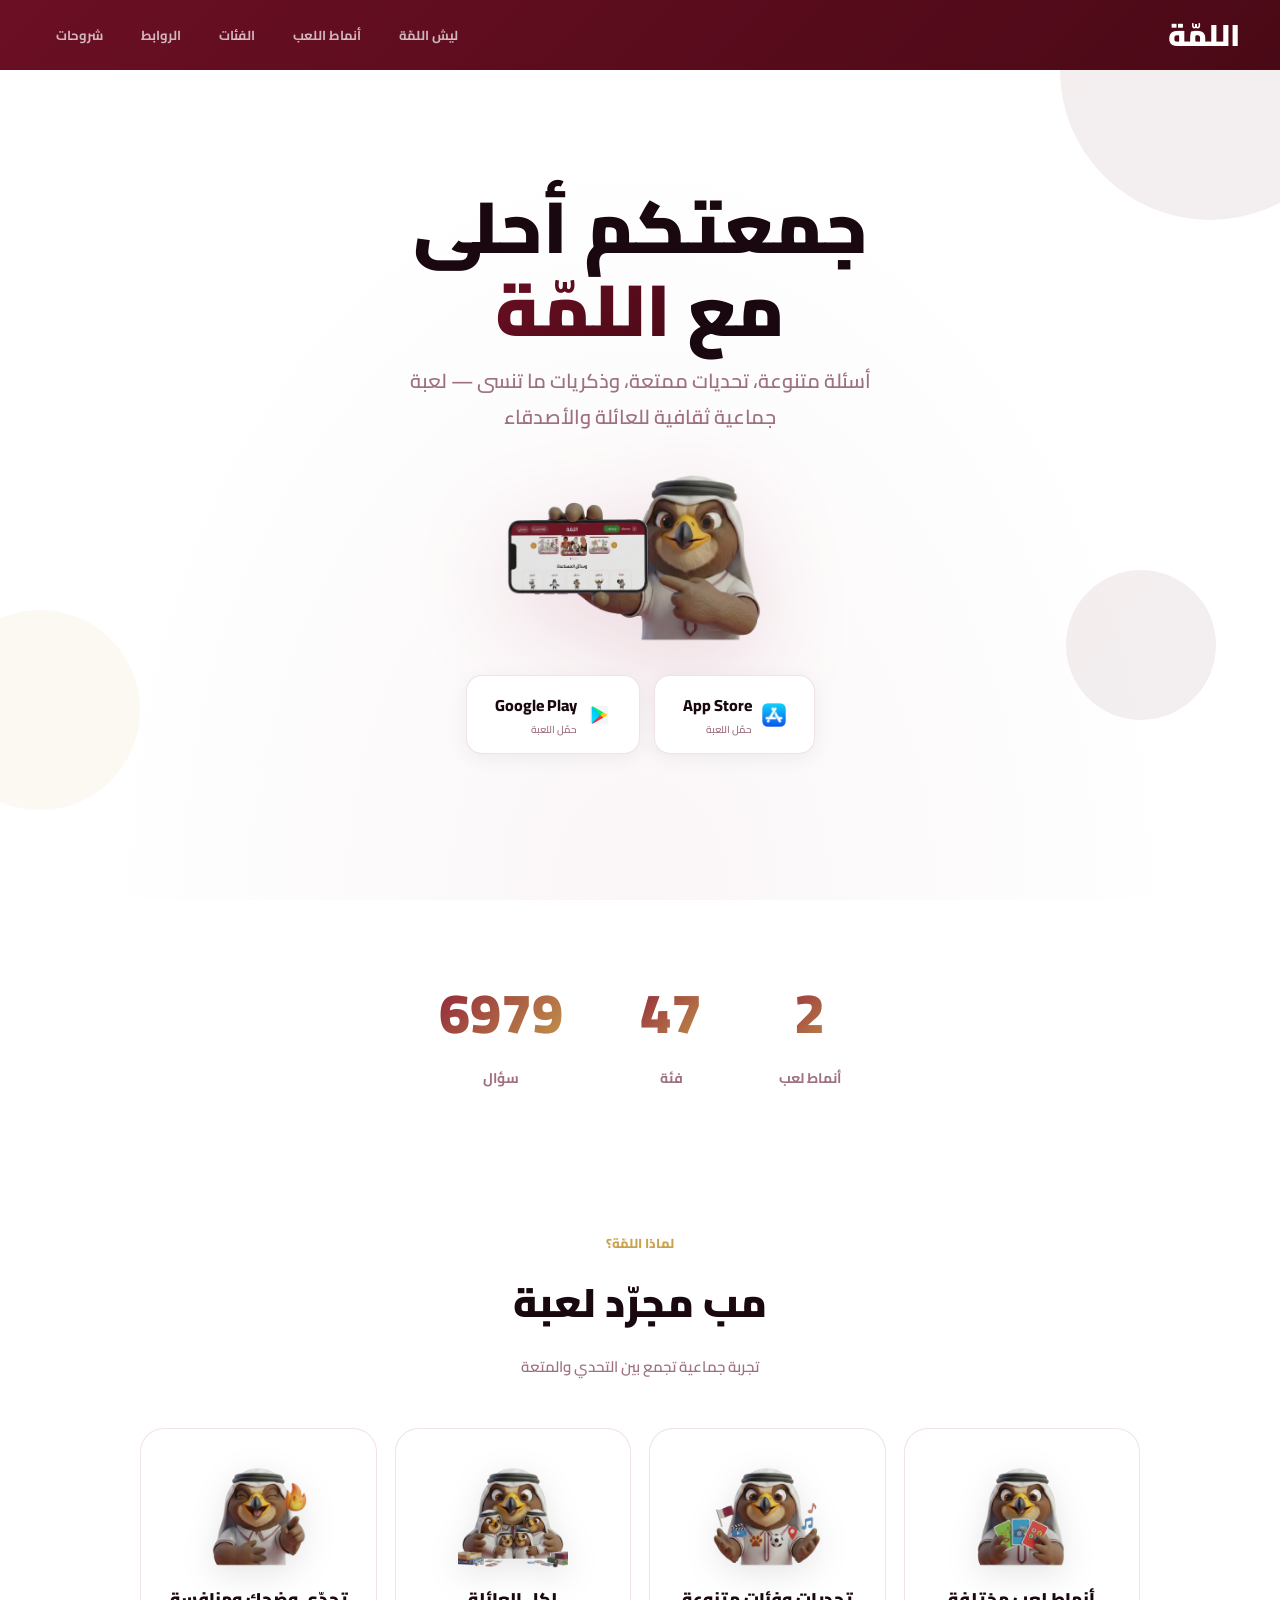
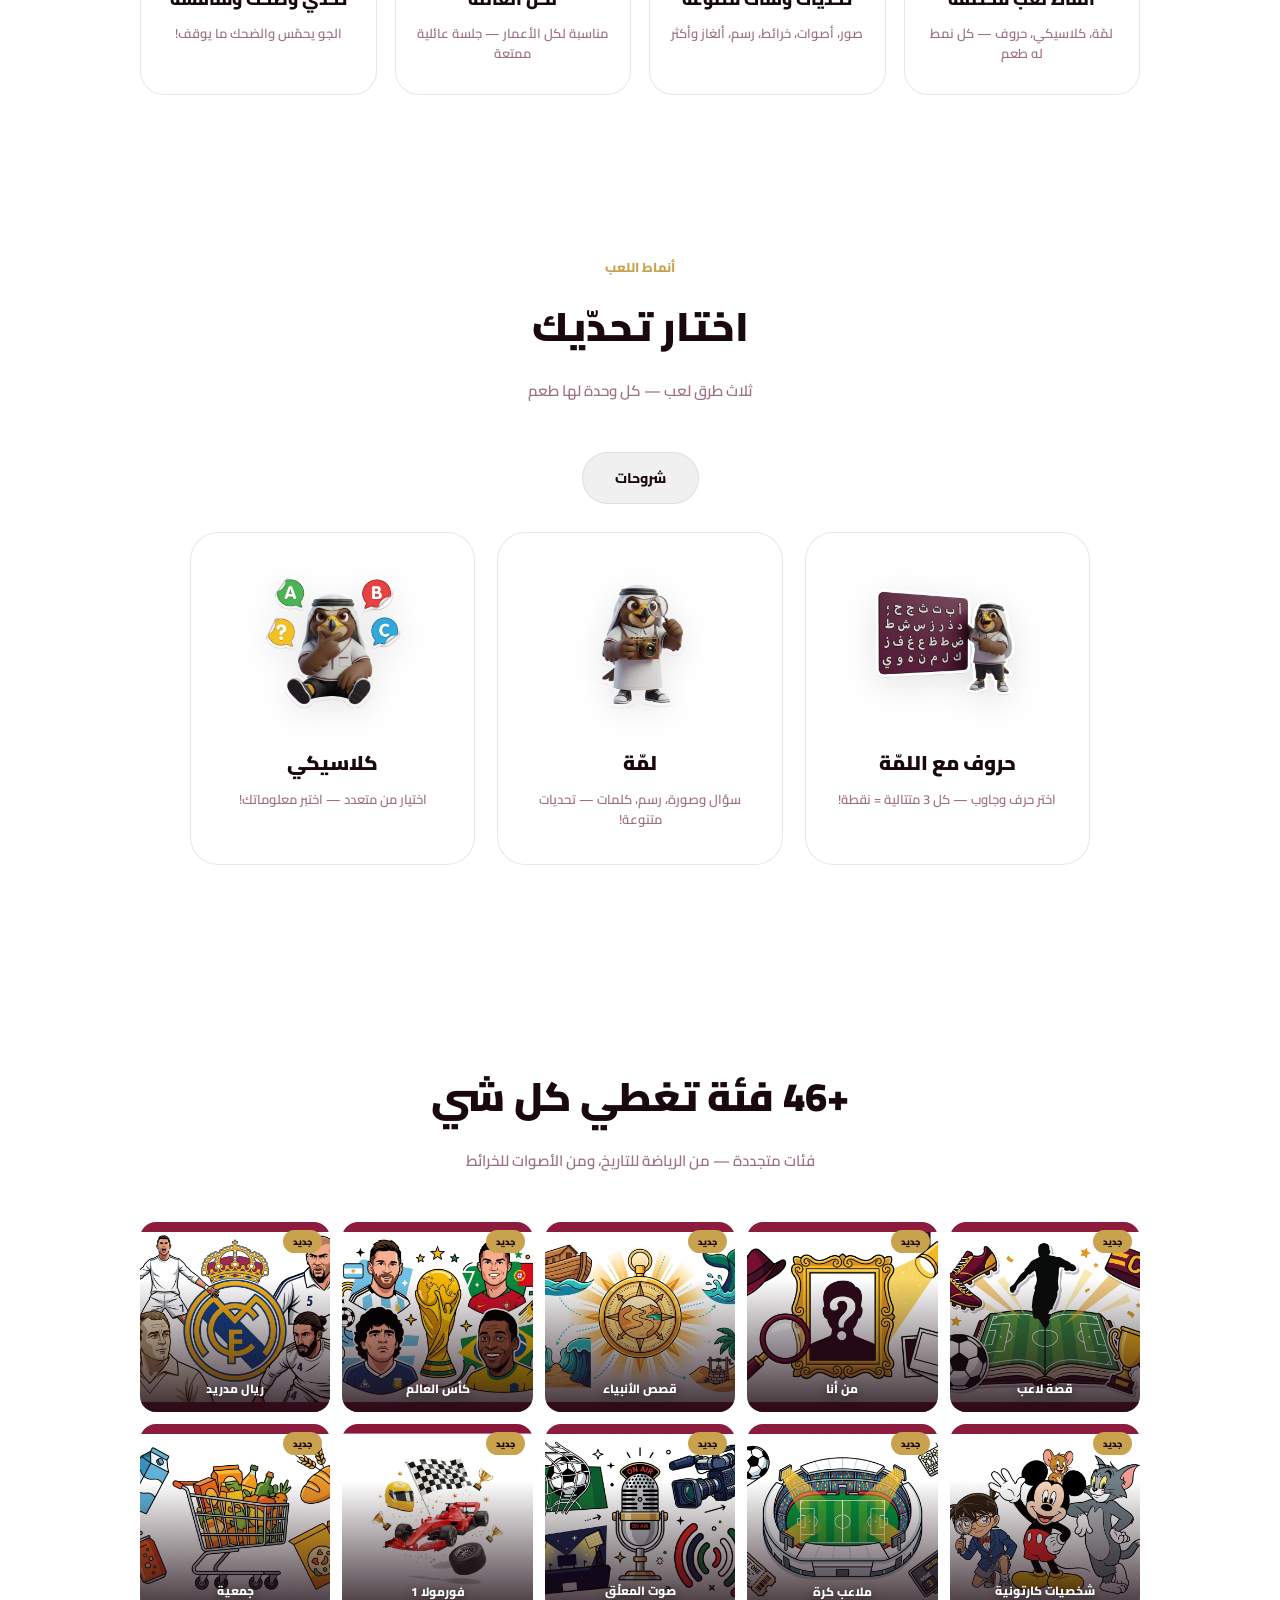
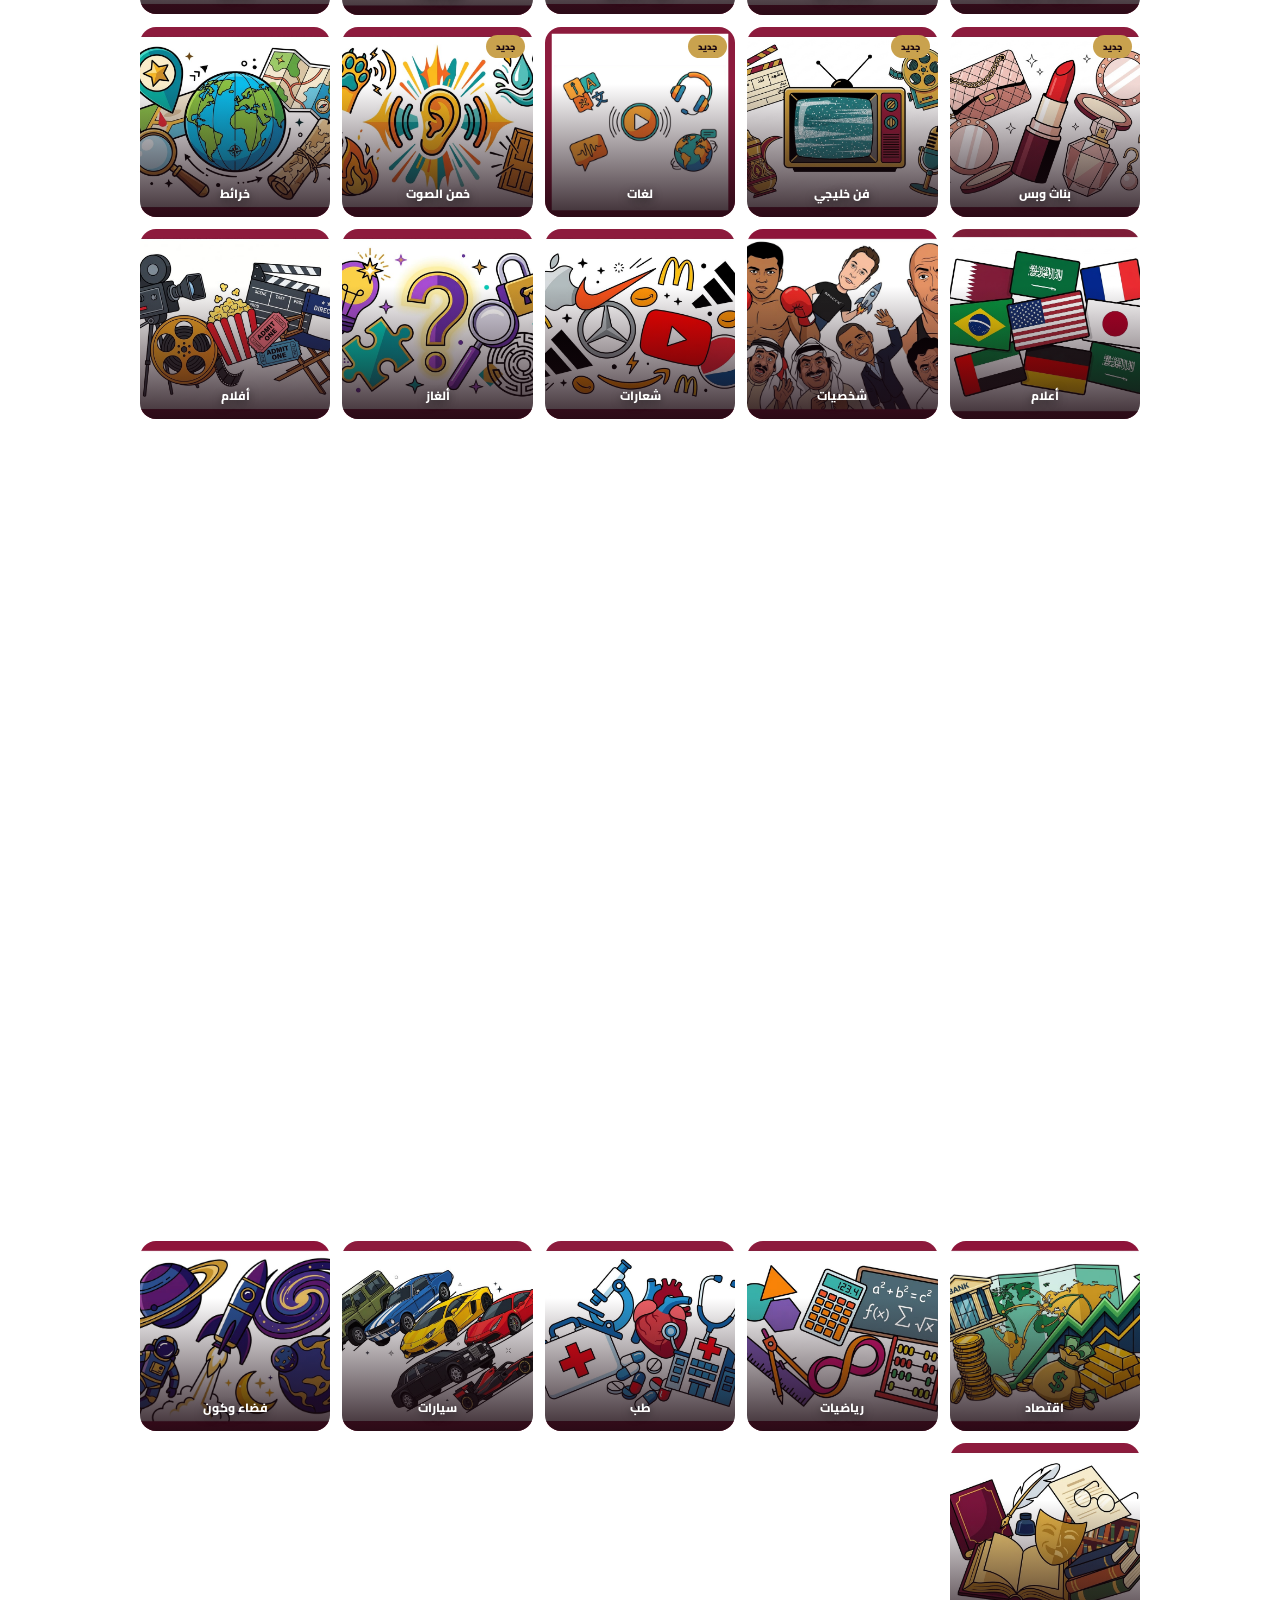
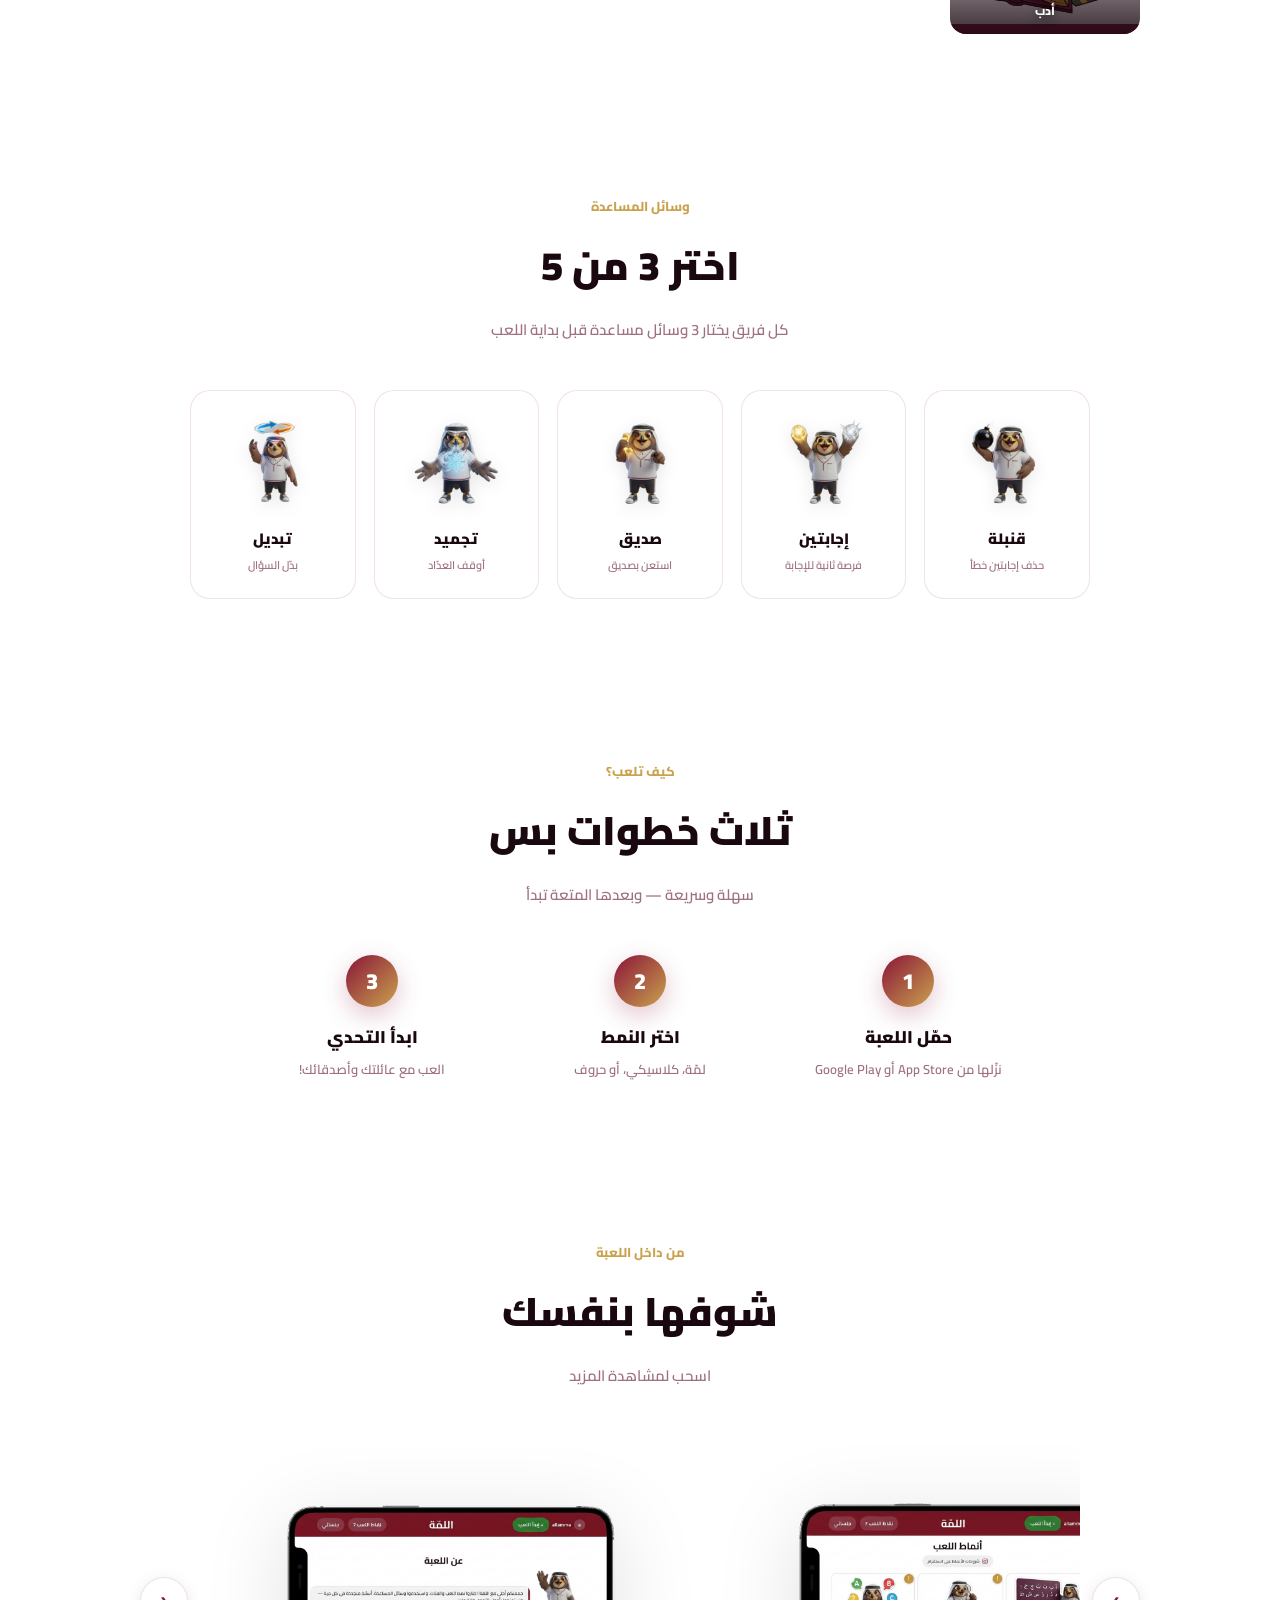
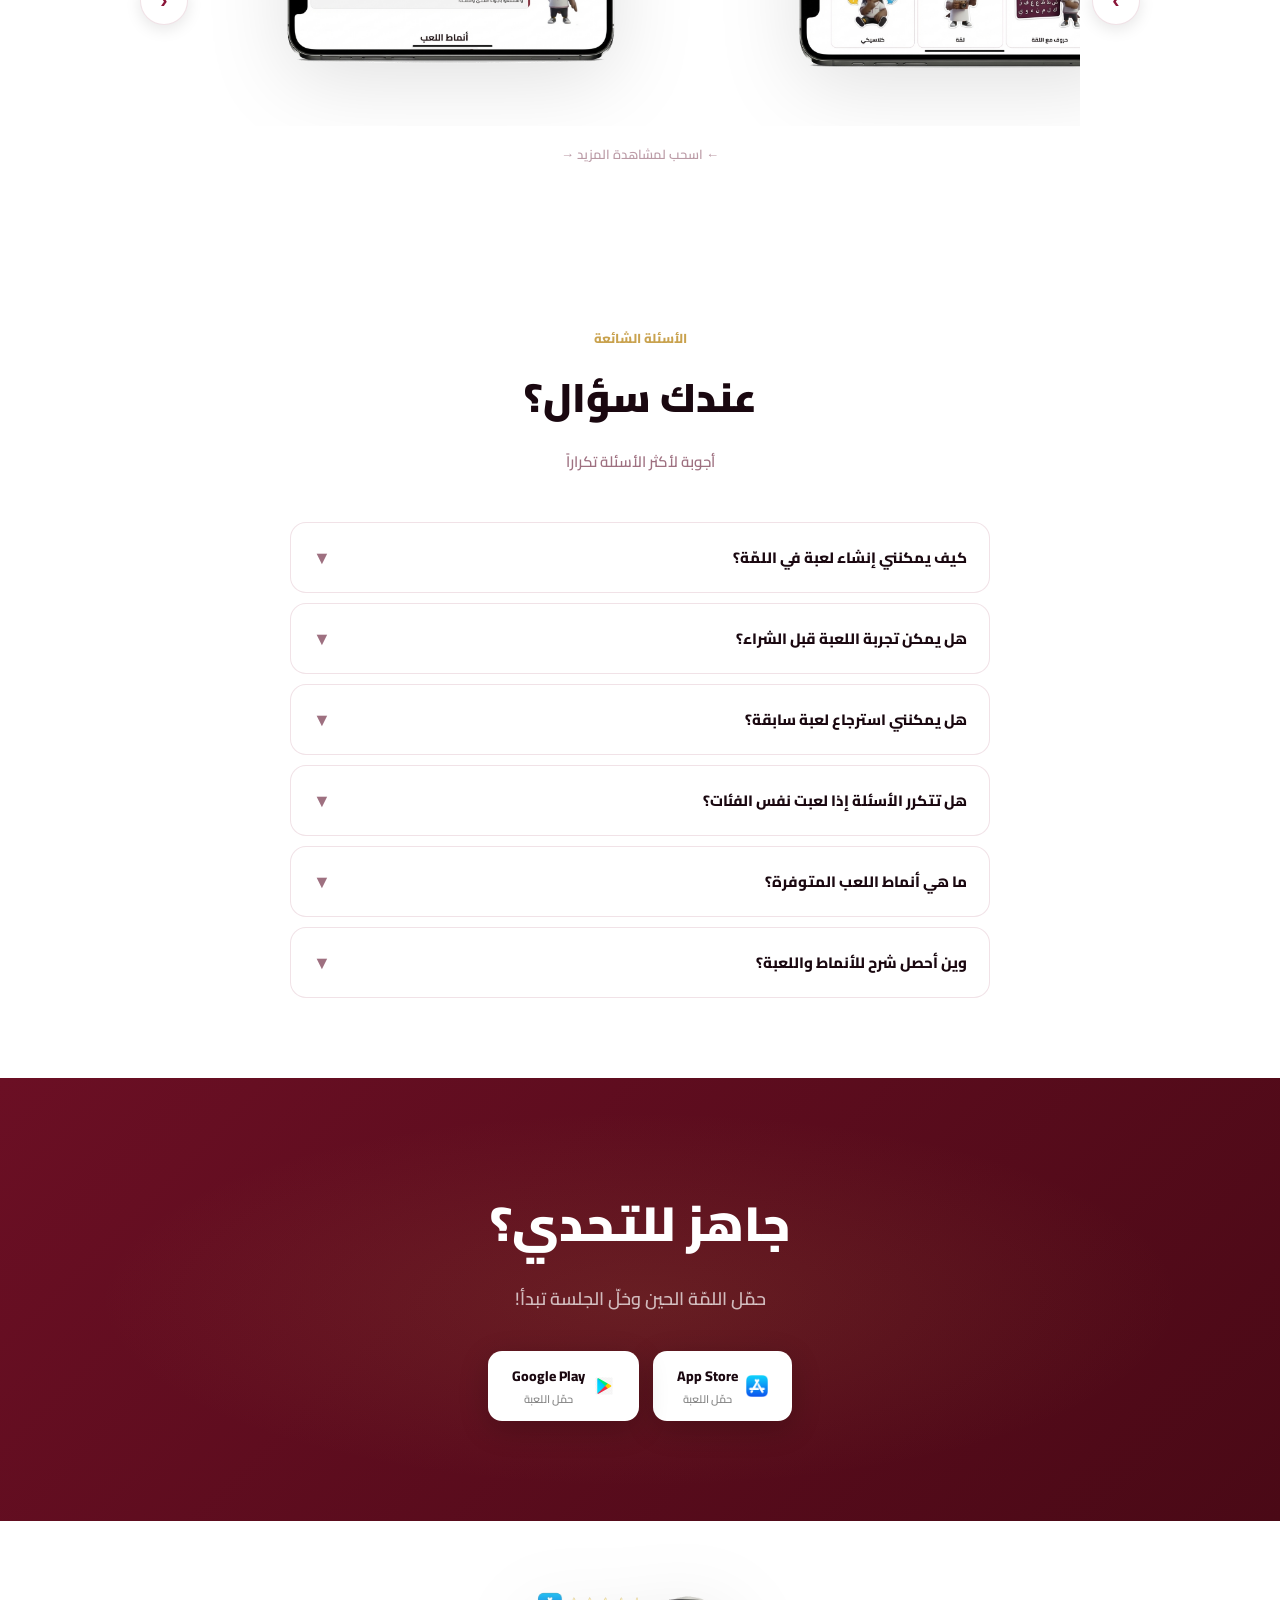
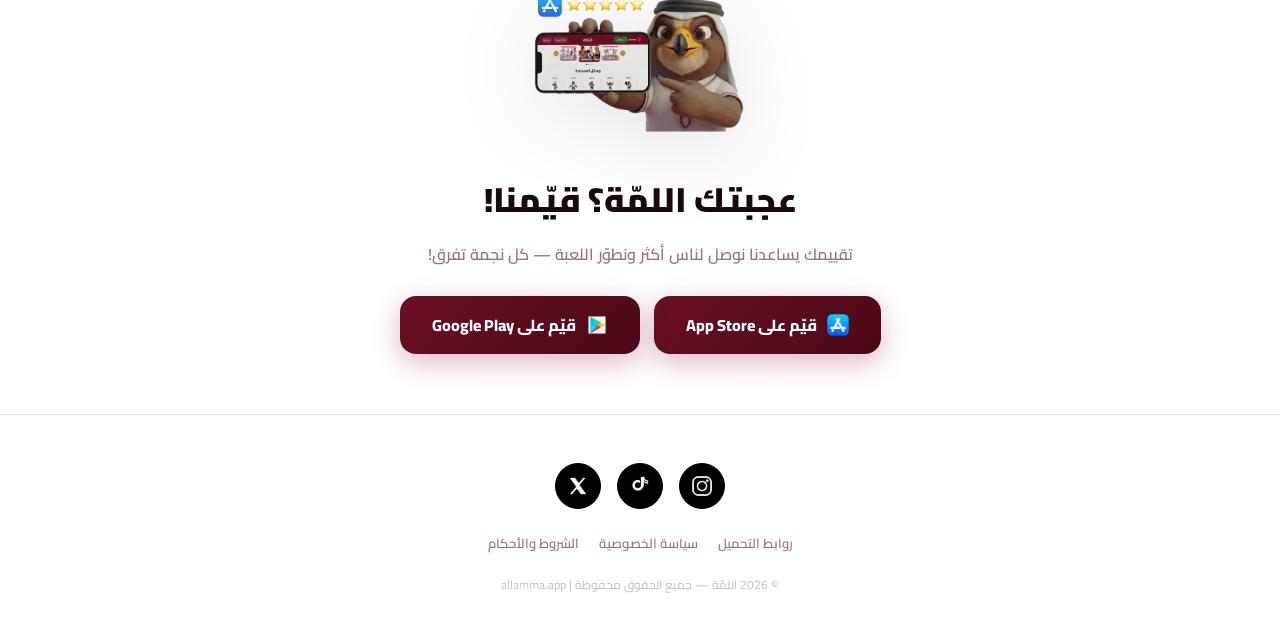
==== commit 431debad: "إضافة فئة قصة لاعب إلى شبكة الفئات وتحديث العدد إلى 46 Co-Authored-By: Claude Fable 5.1 <noreply@ant" ====
--- a/index.html
+++ b/index.html
@@ -341,9 +341,10 @@
 <section class="sec cats-sec" id="cats">
   <div class="sec-inner">
     <div class="sec-label rv">الفئات</div>
-    <div class="sec-title rv">+48 فئة تغطي كل شي</div>
+    <div class="sec-title rv">+46 فئة تغطي كل شي</div>
     <div class="sec-sub rv">فئات متجددة — من الرياضة للتاريخ، ومن الأصوات للخرائط</div>
     <div class="cats-grid">
+      <div class="cat rv"><img src="cat-player-story.png" alt=""><div class="cat-ov"><span class="cat-n">قصة لاعب</span></div><div class="cat-badge">جديد</div></div>
       <div class="cat rv"><img src="cat-whoami.png" alt=""><div class="cat-ov"><span class="cat-n">من أنا</span></div><div class="cat-badge">جديد</div></div>
       <div class="cat rv"><img src="cat-prophets.png" alt=""><div class="cat-ov"><span class="cat-n">قصص الأنبياء</span></div><div class="cat-badge">جديد</div></div>
       <div class="cat rv"><img src="cat-worldcup.png" alt=""><div class="cat-ov"><span class="cat-n">كأس العالم</span></div><div class="cat-badge">جديد</div></div>
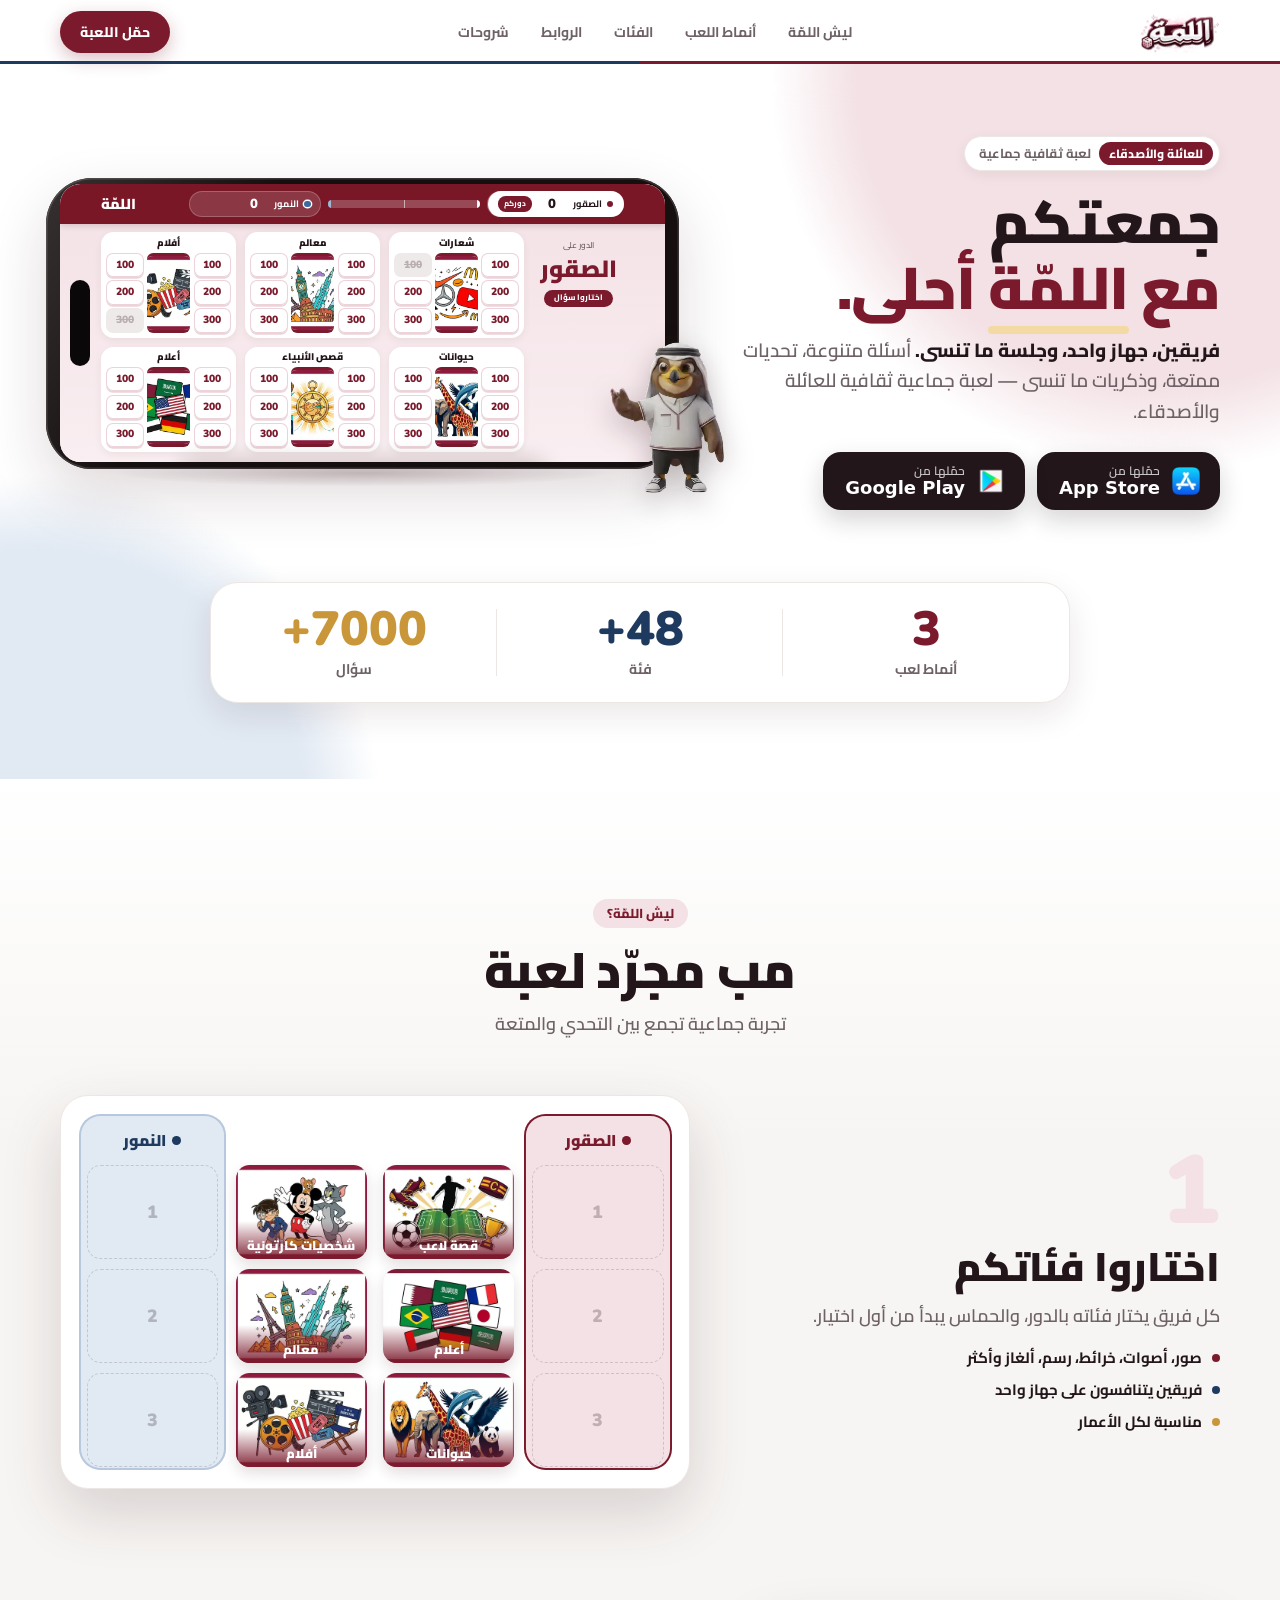
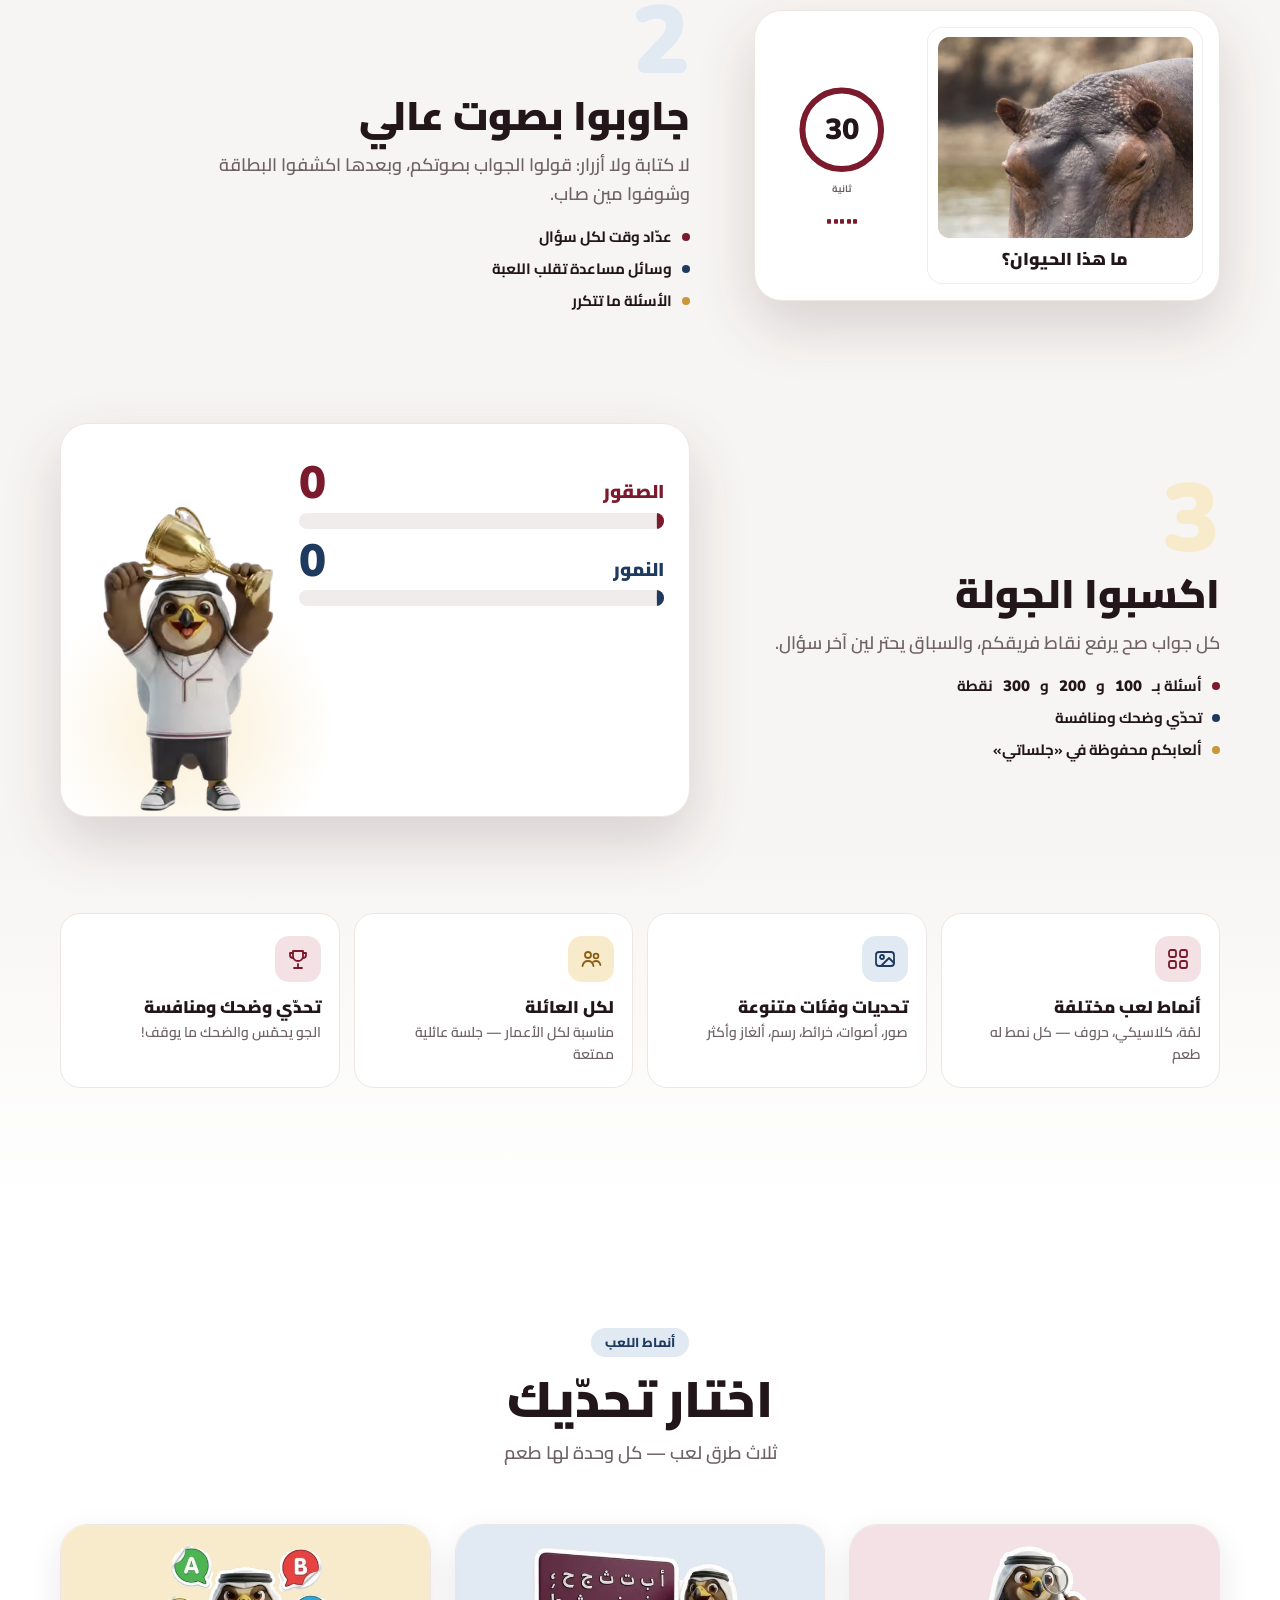
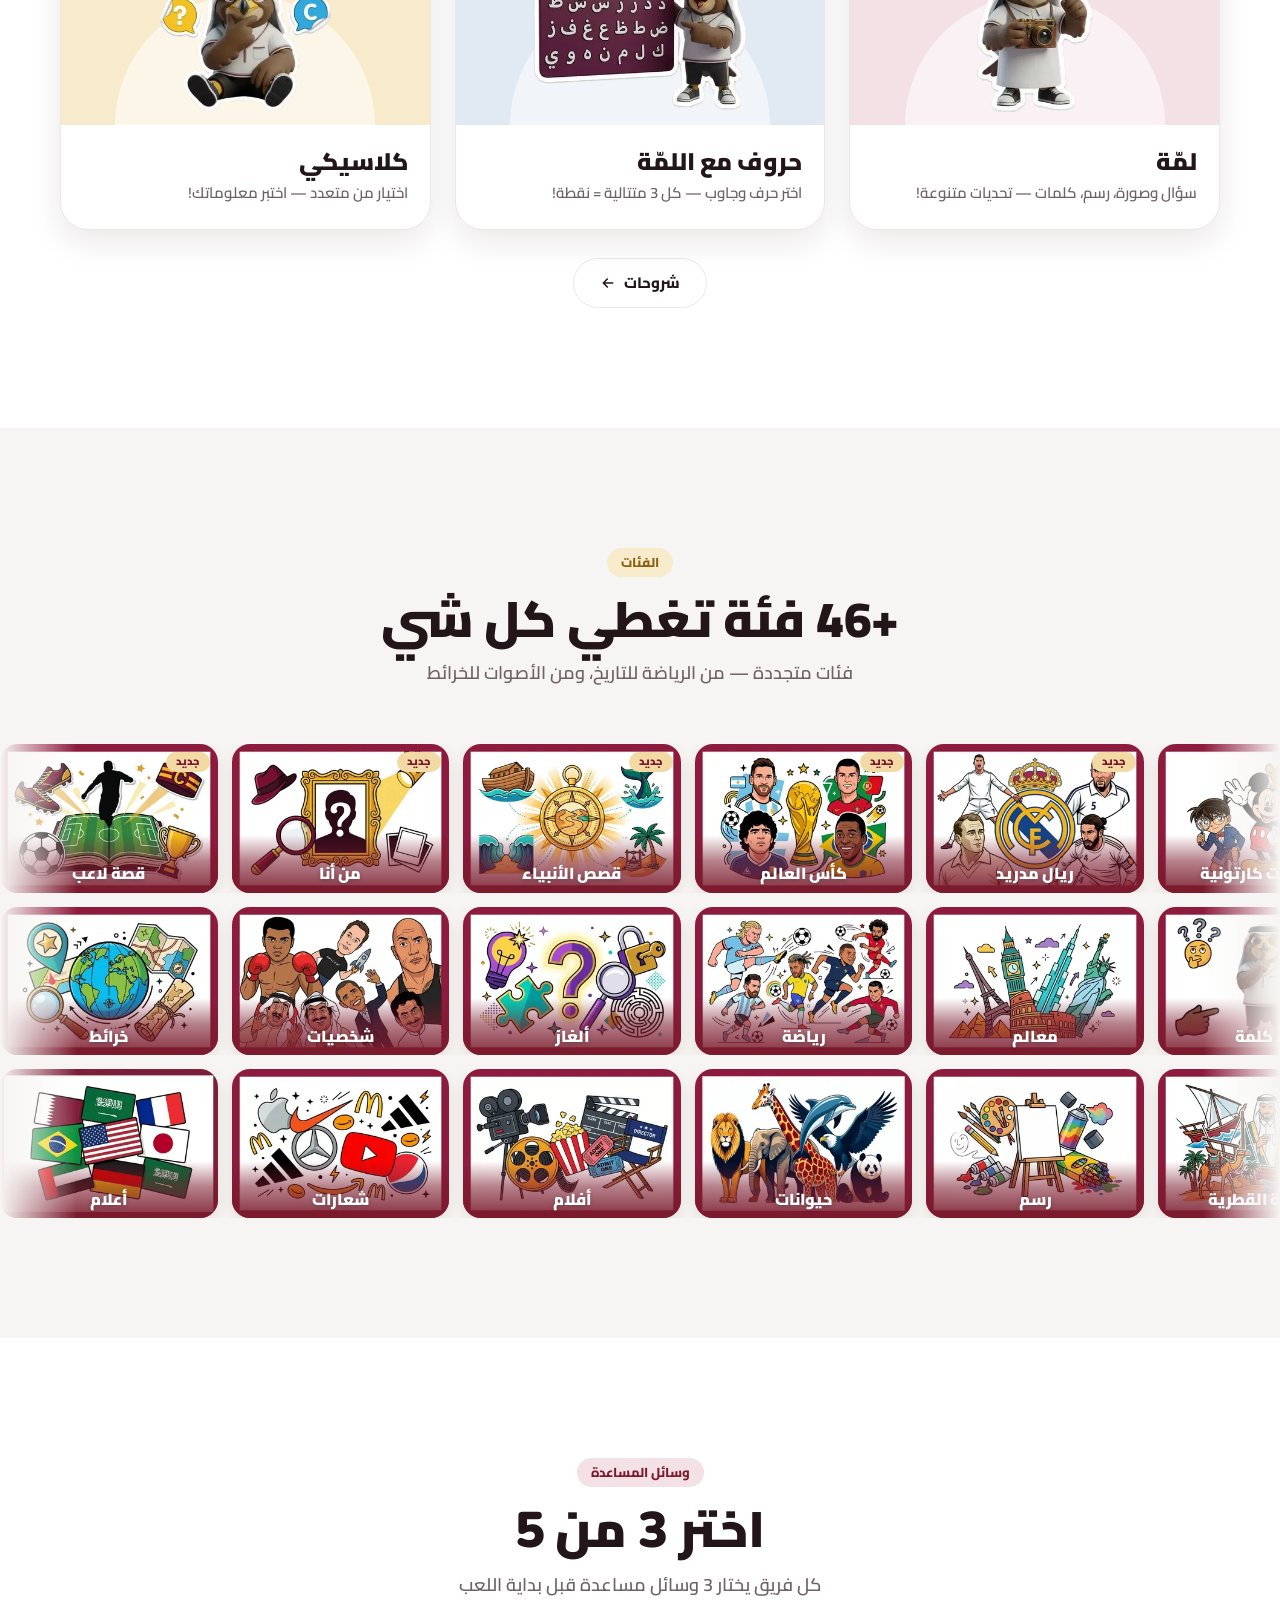
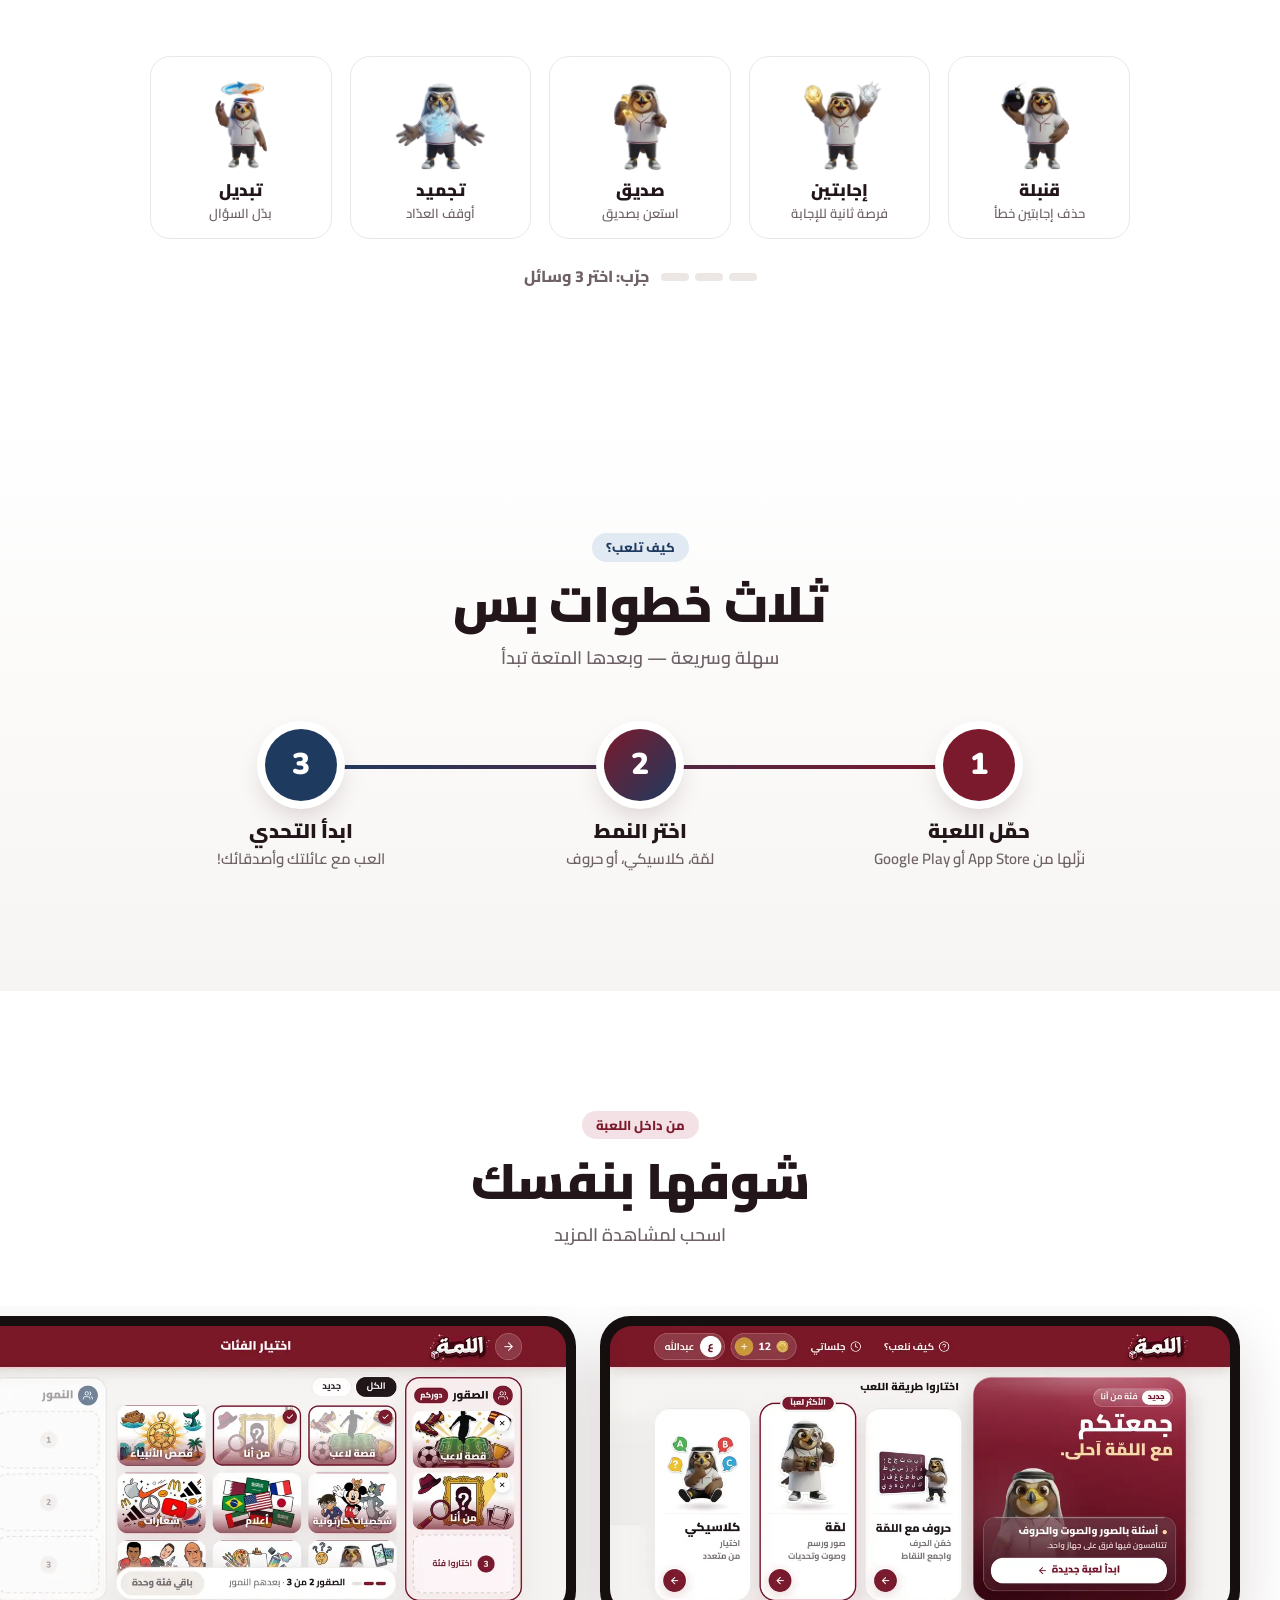
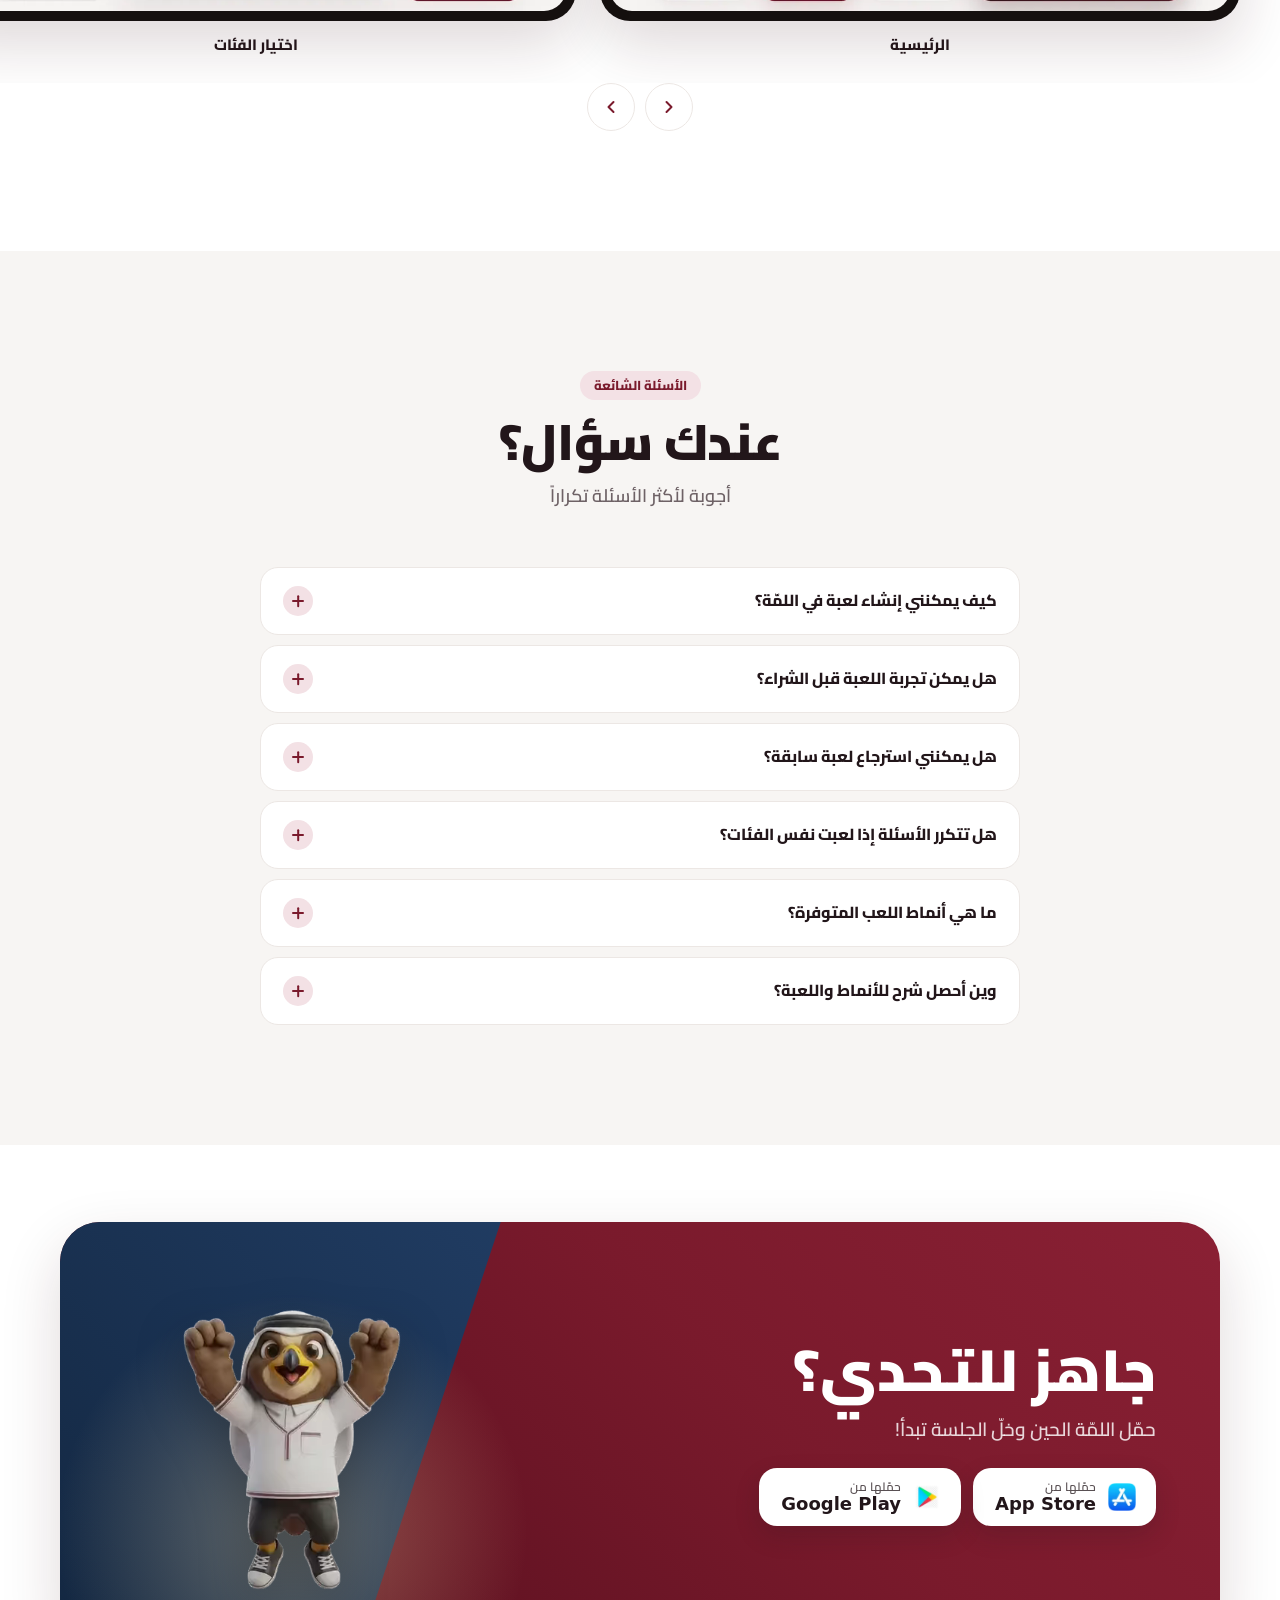
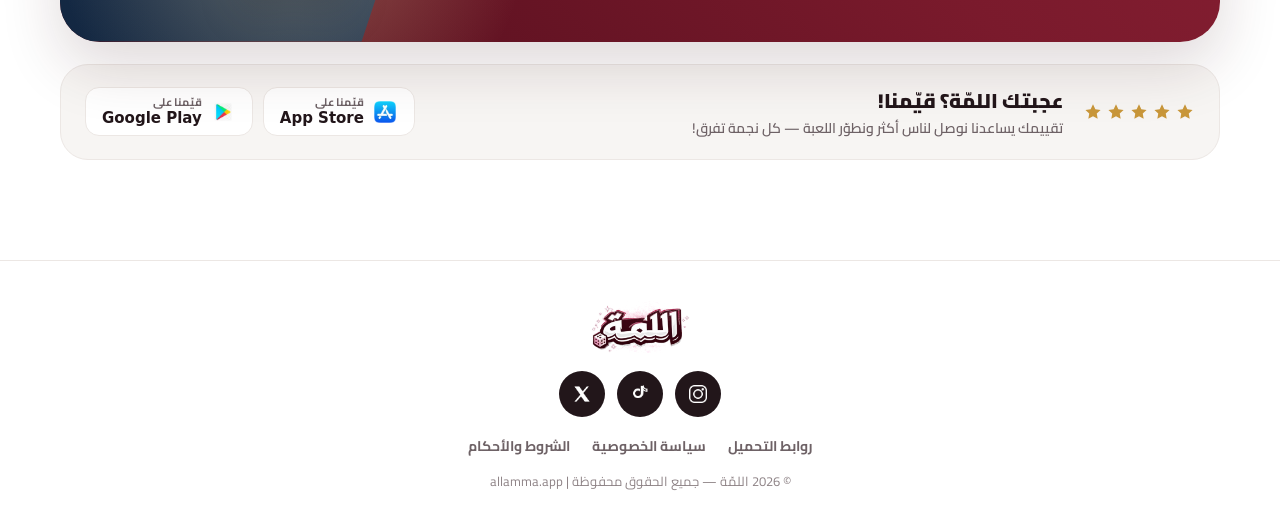
==== commit 7e4cef6e: "landing v2: new landing page (hero game loop, story chapters, category wall, modes, helpers, FAQ, CT" ====
--- a/index.html
+++ b/index.html
@@ -7,543 +7,404 @@
 <meta name="description" content="جمعتكم أحلى مع اللمّة — لعبة ثقافية جماعية للعائلة والأصدقاء">
 <meta property="og:title" content="اللمّة"><meta property="og:description" content="جمعتكم أحلى مع اللمّة — حمّلها الحين!">
 <meta property="og:image" content="https://allamma.app/falcon.png">
-<link rel="icon" href="icon.png">
-<style>
-@import url('https://fonts.googleapis.com/css2?family=Cairo:wght@400;600;700;800;900&display=swap');
-:root{--maroon:#8A1538;--maroon-light:#B03050;--gold:#C9A24E;--gold-light:#E8D5A0;--cream:#fff;--dark:#1A0810;--muted:#9E7080;--card-border:rgba(138,21,56,0.12)}
-*{margin:0;padding:0;box-sizing:border-box}
-html{scroll-behavior:smooth}
-body{font-family:'Cairo',sans-serif;background:var(--cream);color:var(--dark);overflow-x:hidden}
-a{text-decoration:none;color:inherit}
-
-/* Reveal animations */
-.rv{opacity:0;transform:translateY(50px);transition:opacity 0.9s cubic-bezier(.16,1,.3,1),transform 0.9s cubic-bezier(.16,1,.3,1)}
-.rv.vis{opacity:1;transform:translateY(0)}
-.rv-d1{transition-delay:0.1s}.rv-d2{transition-delay:0.2s}.rv-d3{transition-delay:0.3s}.rv-d4{transition-delay:0.4s}
-
-/* ═══════════ NAV ═══════════ */
-nav{position:fixed;top:0;left:0;right:0;height:70px;background:linear-gradient(135deg,#6B0F24,#4A0916);border-bottom:none;display:flex;align-items:center;justify-content:space-between;padding:0 clamp(16px,4vw,40px);z-index:100;transition:box-shadow 0.3s}
-nav.scrolled{box-shadow:0 4px 30px rgba(0,0,0,0.15)}
-.n-logo{font-size:30px;font-weight:900;color:#fff}
-.n-links{display:flex;gap:6px;align-items:center}
-.n-link{color:rgba(255,255,255,0.7);font-size:13px;font-weight:700;padding:8px 16px;border-radius:30px;transition:all 0.25s}
-.n-link:hover{color:#fff;background:rgba(255,255,255,0.15)}
-.n-cta{background:#fff;color:var(--maroon);font-size:13px;font-weight:800;padding:10px 22px;border-radius:30px;transition:all 0.25s;box-shadow:0 4px 16px rgba(138,21,56,0.25)}
-.n-cta:hover{transform:scale(1.05);box-shadow:0 6px 24px rgba(0,0,0,0.2)}
-@media(max-width:700px){.n-links{gap:2px;overflow-x:auto;white-space:nowrap;scrollbar-width:none;-webkit-overflow-scrolling:touch}.n-links::-webkit-scrollbar{display:none}.n-link{font-size:10px;padding:5px 8px;white-space:nowrap}.n-cta{display:none}.n-logo{font-size:24px}}
-
-/* ═══════════ HERO ═══════════ */
-.hero{min-height:100vh;display:flex;flex-direction:column;align-items:center;justify-content:center;padding:120px 24px 80px;position:relative;background:#fff;overflow:hidden}
-.hero-bg{position:absolute;inset:0;background:radial-gradient(ellipse at 50% 100%,rgba(138,21,56,0.04) 0%,transparent 60%);pointer-events:none}
-/* Decorative floating shapes */
-.hero-shape{position:absolute;border-radius:50%;opacity:0.07;pointer-events:none}
-.hs1{width:300px;height:300px;background:linear-gradient(135deg,#6B0F24,#4A0916);top:-80px;right:-80px;animation:drift 8s ease-in-out infinite}
-.hs2{width:200px;height:200px;background:var(--gold);bottom:10%;left:-60px;animation:drift 10s ease-in-out infinite reverse}
-.hs3{width:150px;height:150px;background:linear-gradient(135deg,#6B0F24,#4A0916);bottom:20%;right:5%;animation:drift 7s ease-in-out infinite 1s}
-@keyframes drift{0%,100%{transform:translate(0,0)}50%{transform:translate(15px,-20px)}}
-
-.h-badge{background:linear-gradient(135deg,rgba(138,21,56,0.08),rgba(201,162,78,0.08));border:1px solid rgba(201,162,78,0.2);border-radius:50px;padding:8px 24px;font-size:14px;font-weight:700;color:var(--gold);margin-bottom:28px;z-index:2}
-.h-title{font-size:clamp(44px,7vw,72px);font-weight:900;text-align:center;line-height:1.15;z-index:2;margin-bottom:12px}
-.h-accent{background:linear-gradient(135deg,#6B0F24,#4A0916);-webkit-background-clip:text;-webkit-text-fill-color:transparent;background-clip:text}
-.h-sub{color:var(--muted);font-size:clamp(16px,2.5vw,20px);font-weight:600;text-align:center;max-width:520px;line-height:1.8;z-index:2;margin-bottom:20px}
-.h-falcon{width:clamp(200px,35vw,300px);z-index:2;filter:drop-shadow(0 24px 48px rgba(138,21,56,0.15));margin-bottom:28px;animation:float 4s ease-in-out infinite}
-@keyframes float{0%,100%{transform:translateY(0) rotate(0deg)}50%{transform:translateY(-14px) rotate(1deg)}}
-.h-btns{display:flex;gap:14px;flex-wrap:wrap;justify-content:center;z-index:2}
-.btn-p{display:flex;align-items:center;gap:10px;background:#fff;color:var(--dark);padding:14px 28px;border-radius:16px;font-size:16px;font-weight:800;box-shadow:0 4px 20px rgba(0,0,0,0.06);border:1px solid var(--card-border);transition:all 0.3s cubic-bezier(.16,1,.3,1)}
-.btn-p:hover{transform:translateY(-4px);box-shadow:0 12px 36px rgba(201,162,78,0.2);border-color:var(--gold)}
-.btn-p img{width:24px;height:24px;object-fit:contain}
-.btn-p.soon{opacity:0.35;pointer-events:none}
-.btn-sub{font-size:10px;color:var(--muted);font-weight:600}
-
-/* ═══════════ STATS ═══════════ */
-.stats-wrap{padding:60px 24px;background:#fff}
-.stats{display:flex;justify-content:center;gap:clamp(30px,6vw,80px);flex-wrap:wrap}
-.stat{text-align:center}
-.s-num{font-size:clamp(40px,6vw,56px);font-weight:900;background:linear-gradient(135deg,var(--maroon),var(--gold));-webkit-background-clip:text;-webkit-text-fill-color:transparent;background-clip:text}
-.s-label{font-size:14px;font-weight:700;color:var(--muted)}
-
-/* ═══════════ SECTION SHARED ═══════════ */
-.sec{padding:80px 24px;position:relative}
-.sec-inner{max-width:1000px;margin:0 auto}
-.sec-label{text-align:center;font-size:13px;font-weight:800;color:var(--gold);margin-bottom:10px}
-.sec-title{text-align:center;font-size:clamp(28px,5vw,40px);font-weight:900;margin-bottom:14px;color:var(--dark)}
-.sec-sub{text-align:center;color:var(--muted);font-size:15px;font-weight:600;margin-bottom:48px;max-width:480px;margin-left:auto;margin-right:auto;line-height:1.7}
-
-/* Angled divider */
-.angle-top{position:relative}.angle-top::before{content:'';position:absolute;top:-3vw;left:0;right:0;height:6vw;background:inherit;clip-path:polygon(0 50%,100% 0,100% 100%,0 100%)}
-
-/* ═══════════ WHY ═══════════ */
-.why-sec{background:#fff}
-.why-grid{display:grid;grid-template-columns:repeat(4,1fr);gap:18px}
-@media(max-width:800px){.why-grid{grid-template-columns:repeat(2,1fr)}}
-@media(max-width:480px){.why-grid{grid-template-columns:1fr;max-width:340px;margin:0 auto}}
-.why-card{background:#fff;border:1px solid var(--card-border);border-radius:24px;padding:30px 20px;text-align:center;transition:all 0.4s cubic-bezier(.16,1,.3,1);position:relative;overflow:hidden}
-.why-card::before{content:'';position:absolute;inset:0;background:linear-gradient(135deg,rgba(138,21,56,0.03),rgba(201,162,78,0.03));opacity:0;transition:opacity 0.3s}
-.why-card:hover{transform:translateY(-10px);box-shadow:0 20px 50px rgba(138,21,56,0.1);border-color:var(--gold)}
-.why-card:hover::before{opacity:1}
-.w-icon{width:110px;height:110px;object-fit:contain;margin-bottom:14px;display:block;margin-left:auto;margin-right:auto;filter:drop-shadow(0 8px 16px rgba(0,0,0,0.1))}
-.w-title{font-size:17px;font-weight:900;margin-bottom:8px;position:relative;z-index:1}
-.w-desc{font-size:13px;color:var(--muted);font-weight:600;line-height:1.6;position:relative;z-index:1}
-
-/* ═══════════ MODES ═══════════ */
-.modes-sec{background:var(--cream)}
-.modes-grid{display:grid;grid-template-columns:repeat(3,1fr);gap:22px;max-width:900px;margin:0 auto}
-@media(max-width:700px){.modes-grid{grid-template-columns:1fr;max-width:320px}}
-.mode-card{background:#fff;border:1px solid var(--card-border);border-radius:28px;padding:34px 22px;text-align:center;transition:all 0.4s cubic-bezier(.16,1,.3,1);position:relative;overflow:hidden}
-.mode-card:hover{transform:translateY(-10px) scale(1.02);box-shadow:0 24px 56px rgba(138,21,56,0.12);border-color:var(--gold)}
-.mode-card img{width:150px;height:150px;object-fit:contain;margin-bottom:18px;filter:drop-shadow(0 8px 16px rgba(0,0,0,0.1));transition:transform 0.4s}
-.mode-card:hover img{transform:scale(1.08)}
-.m-name{font-size:20px;font-weight:900;margin-bottom:8px}
-.m-desc{font-size:13px;color:var(--muted);font-weight:600;line-height:1.6}
-
-/* ═══════════ CATEGORIES ═══════════ */
-.cats-sec{background:#fff}
-.cats-grid{display:grid;grid-template-columns:repeat(5,1fr);gap:12px}
-@media(max-width:800px){.cats-grid{grid-template-columns:repeat(4,1fr)}}
-@media(max-width:550px){.cats-grid{grid-template-columns:repeat(3,1fr)}}
-.cat{position:relative;border-radius:16px;overflow:hidden;aspect-ratio:1;transition:all 0.35s cubic-bezier(.16,1,.3,1);cursor:default}
-.cat:hover{transform:scale(1.06);z-index:2;box-shadow:0 16px 40px rgba(0,0,0,0.15)}
-.cat img{width:100%;height:100%;object-fit:cover;transition:transform 0.4s}
-.cat:hover img{transform:scale(1.1)}
-.cat-ov{position:absolute;inset:0;background:linear-gradient(180deg,transparent 30%,rgba(26,8,16,0.85) 100%);display:flex;align-items:flex-end;justify-content:center;padding:12px}
-.cat-n{color:#fff;font-size:12px;font-weight:800;text-shadow:0 2px 8px rgba(0,0,0,0.6)}
-.cat-badge{position:absolute;top:8px;right:8px;background:var(--gold);color:var(--dark);font-size:9px;font-weight:900;padding:3px 10px;border-radius:20px}
-
-/* ═══════════ POWERUPS ═══════════ */
-.pu-sec{background:var(--cream)}
-.pu-grid{display:grid;grid-template-columns:repeat(5,1fr);gap:18px;max-width:900px;margin:0 auto}
-@media(max-width:700px){.pu-grid{grid-template-columns:repeat(5,1fr);gap:10px}}
-.pu-card{background:#fff;border:1px solid var(--card-border);border-radius:20px;padding:24px 14px;text-align:center;transition:all 0.4s cubic-bezier(.16,1,.3,1)}
-.pu-card:hover{transform:translateY(-8px);box-shadow:0 16px 40px rgba(138,21,56,0.1);border-color:var(--gold)}
-.pu-icon{width:90px;height:90px;object-fit:contain;margin-bottom:10px;filter:drop-shadow(0 4px 8px rgba(0,0,0,0.1))}
-.pu-emoji{display:none}
-.pu-name{font-size:15px;font-weight:900;margin-bottom:4px}
-.pu-desc{font-size:11px;color:var(--muted);font-weight:600;line-height:1.5}
-@media(max-width:480px){.pu-grid{grid-template-columns:repeat(5,1fr);gap:6px}.pu-card{padding:12px 6px;border-radius:14px}.pu-icon{width:50px;height:50px;margin-bottom:6px}.pu-name{font-size:11px}.pu-desc{font-size:9px}}
-
-/* ═══════════ HOW ═══════════ */
-.how-sec{background:var(--cream)}
-.how-steps{display:flex;gap:28px;justify-content:center;flex-wrap:wrap;max-width:850px;margin:0 auto}
-.how-step{text-align:center;flex:1;min-width:180px;max-width:240px}
-.how-n{width:52px;height:52px;border-radius:50%;background:linear-gradient(135deg,var(--maroon),var(--gold));color:#fff;display:flex;align-items:center;justify-content:center;font-size:22px;font-weight:900;margin:0 auto 14px;box-shadow:0 8px 24px rgba(138,21,56,0.25);transition:transform 0.3s}
-.how-step:hover .how-n{transform:scale(1.15)}
-.how-t{font-size:17px;font-weight:900;margin-bottom:6px}
-.how-d{font-size:13px;color:var(--muted);font-weight:600;line-height:1.6}
-
-/* ═══════════ SCREENSHOTS ═══════════ */
-.ss-sec{background:#fff;overflow:hidden}
-.ss-wrap{position:relative;max-width:1100px;margin:0 auto;padding:0 60px}
-.ss-track{display:flex;gap:24px;overflow-x:auto;scroll-snap-type:x mandatory;-webkit-overflow-scrolling:touch;padding:20px 10px;scrollbar-width:none;align-items:center;direction:ltr}
-.ss-track::-webkit-scrollbar{display:none}
-.ss-slide{flex:0 0 auto;scroll-snap-align:center}
-.ss-slide img{width:clamp(320px,50vw,480px);height:clamp(160px,25vw,240px);object-fit:contain;filter:drop-shadow(0 16px 40px rgba(0,0,0,0.12));transition:transform 0.3s}
-.ss-slide img:hover{transform:scale(1.03)}
-/* Arrow buttons — outside the scroll area */
-.ss-arrow{position:absolute;top:50%;transform:translateY(-50%);width:48px;height:48px;border-radius:50%;background:#fff;border:1px solid var(--card-border);display:flex;align-items:center;justify-content:center;font-size:22px;font-weight:900;color:var(--maroon);cursor:pointer;z-index:5;box-shadow:0 4px 16px rgba(0,0,0,0.1);transition:all 0.2s}
-.ss-arrow:hover{background:var(--maroon);color:#fff;box-shadow:0 8px 24px rgba(138,21,56,0.3)}
-.ss-prev{right:0}.ss-next{left:0}
-@media(max-width:600px){.ss-wrap{padding:0 16px}.ss-prev{right:-4px}.ss-next{left:-4px}.ss-arrow{width:36px;height:36px;font-size:18px}}
-/* Swipe hint */
-.ss-hint{text-align:center;color:var(--muted);font-size:13px;font-weight:600;margin-top:16px;opacity:0.7}
-
-/* ═══════════ FAQ ═══════════ */
-.faq-sec{background:var(--cream)}
-.faq-list{max-width:700px;margin:0 auto;display:flex;flex-direction:column;gap:10px}
-.faq-item{background:#fff;border:1px solid var(--card-border);border-radius:16px;overflow:hidden;transition:border-color 0.3s}
-.faq-item.open{border-color:var(--gold)}
-.faq-q{display:flex;align-items:center;justify-content:space-between;padding:18px 22px;cursor:pointer;font-size:15px;font-weight:800;color:var(--dark);transition:background 0.2s;gap:12px}
-.faq-q:hover{background:rgba(138,21,56,0.02)}
-.faq-arrow{font-size:18px;color:var(--muted);transition:transform 0.3s;flex-shrink:0}
-.faq-item.open .faq-arrow{transform:rotate(180deg);color:var(--gold)}
-.faq-a{padding:0 22px;max-height:0;overflow:hidden;transition:max-height 0.4s cubic-bezier(.16,1,.3,1),padding 0.3s}
-.faq-item.open .faq-a{max-height:200px;padding:0 22px 18px}
-.faq-a p{font-size:13px;color:var(--muted);font-weight:600;line-height:1.8}
-@media(max-width:480px){.faq-q{padding:14px 16px;font-size:13px}.faq-a p{font-size:12px}}
-
-/* ═══════════ CTA ═══════════ */
-.cta{background:linear-gradient(135deg,#6B0F24,#4A0916);padding:100px 24px;text-align:center;position:relative;overflow:hidden}
-.cta::before{content:'';position:absolute;inset:0;background:radial-gradient(ellipse at 50% 50%,rgba(201,162,78,0.12) 0%,transparent 60%)}
-.cta-t{font-size:clamp(32px,5vw,48px);font-weight:900;color:#fff;margin-bottom:14px;position:relative;z-index:2}
-.cta-s{color:rgba(255,255,255,0.7);font-size:18px;font-weight:600;margin-bottom:36px;position:relative;z-index:2}
-.cta-btns{display:flex;gap:14px;justify-content:center;flex-wrap:wrap;position:relative;z-index:2}
-.btn-w{display:flex;align-items:center;gap:8px;background:#fff;color:var(--dark);padding:12px 24px;border-radius:14px;font-size:14px;font-weight:800;box-shadow:0 8px 30px rgba(0,0,0,0.2);transition:all 0.3s}
-.btn-w:hover{transform:translateY(-4px);box-shadow:0 16px 44px rgba(0,0,0,0.25)}
-.btn-w img{width:22px;height:22px}
-.btn-w .btn-sub{font-size:11px;color:#888;font-weight:600}
-.btn-w.soon{opacity:0.45}
-
-/* ═══════════ RATE ═══════════ */
-.rate-sec{background:#fff;padding:60px 24px;text-align:center}
-.rate-img{width:clamp(180px,30vw,240px);margin-bottom:24px;filter:drop-shadow(0 16px 40px rgba(0,0,0,0.1))}
-.rate-title{font-size:clamp(24px,4vw,34px);font-weight:900;margin-bottom:10px;color:var(--dark)}
-.rate-sub{color:var(--muted);font-size:clamp(13px,2vw,16px);font-weight:600;margin-bottom:28px;max-width:460px;margin-left:auto;margin-right:auto;line-height:1.7}
-.rate-btns{display:flex;gap:14px;justify-content:center;flex-wrap:wrap}
-.rate-btn{display:inline-flex;align-items:center;gap:10px;background:linear-gradient(135deg,#6B0F24,#4A0916);color:#fff;padding:14px 32px;border-radius:16px;font-size:16px;font-weight:800;box-shadow:0 8px 28px rgba(138,21,56,0.3);transition:all 0.3s}
-.rate-btn:hover{transform:translateY(-4px);box-shadow:0 16px 40px rgba(138,21,56,0.4)}
-.rate-btn img{width:22px;height:22px}
-@media(max-width:480px){.rate-sec{padding:40px 16px}.rate-img{width:180px;margin-bottom:16px}.rate-title{font-size:20px;margin-bottom:8px}.rate-sub{font-size:12px;margin-bottom:20px}.rate-btn{padding:8px 18px;font-size:12px;border-radius:12px}.rate-btn img{width:18px;height:18px}}
-
-/* ═══════════ FOOTER ═══════════ */
-footer{background:#fff;padding:48px 24px;text-align:center;border-top:1px solid var(--card-border)}
-.f-soc{display:flex;justify-content:center;gap:16px;margin-bottom:22px}
-.f-soc a{width:46px;height:46px;border-radius:50%;background:rgba(138,21,56,0.06);border:1px solid rgba(138,21,56,0.08);display:flex;align-items:center;justify-content:center;transition:all 0.25s}
-.f-soc a:hover{background:rgba(138,21,56,0.1);transform:scale(1.08)}
-.f-soc img{width:24px;height:24px}
-.f-soc .f-dark{background:#000;border-color:#000}.f-soc .f-dark img{filter:brightness(0) invert(1)}
-.f-links{display:flex;justify-content:center;gap:20px;margin-bottom:18px;flex-wrap:wrap}
-.f-link{color:var(--muted);font-size:13px;font-weight:600;transition:color 0.2s}
-.f-link:hover{color:var(--maroon)}
-.f-copy{color:rgba(0,0,0,0.25);font-size:12px}
-
-/* ═══════════ MOBILE PORTRAIT ═══════════ */
-@media(max-width:480px){
-  /* Hero */
-  .hero{min-height:auto;padding:90px 16px 50px}
-  .h-falcon{width:180px;margin-bottom:20px}
-  .h-badge{font-size:12px;padding:6px 16px;margin-bottom:18px}
-  .h-sub{font-size:14px;margin-bottom:16px}
-  .h-btns{gap:6px}
-  .btn-p{padding:6px 10px;font-size:9px;border-radius:8px;box-shadow:0 3px 12px rgba(138,21,56,0.2);gap:6px}
-  .btn-p img{width:18px;height:18px}
-  .btn-p .btn-sub{font-size:7px}
-  .hero-shape{display:none}
-
-  /* Stats */
-  .stats-wrap{padding:30px 16px}
-  .s-num{font-size:32px}
-  .s-label{font-size:12px}
-
-  /* Sections shared */
-  .sec{padding:40px 16px}
-  .sec-title{font-size:24px;margin-bottom:10px}
-  .sec-sub{font-size:13px;margin-bottom:28px}
-  .sec-label{font-size:11px;letter-spacing:2px;margin-bottom:6px}
-
-  /* Why cards — 2 columns on mobile */
-  .why-grid{grid-template-columns:repeat(2,1fr)!important;gap:10px;max-width:100%!important}
-  .why-card{padding:16px 12px;border-radius:16px}
-  .w-icon{width:70px;height:70px;margin-bottom:8px}
-  .w-title{font-size:13px;margin-bottom:4px}
-  .w-desc{font-size:11px}
-
-  /* Modes — 3 columns on mobile */
-  .modes-grid{grid-template-columns:repeat(3,1fr)!important;gap:10px;max-width:100%!important}
-  .mode-card{padding:16px 10px;border-radius:18px}
-  .mode-card img{width:80px;height:80px;margin-bottom:10px}
-  .m-name{font-size:14px;margin-bottom:4px}
-  .m-desc{font-size:10px}
-
-  /* Categories — 4 columns on mobile */
-  .cats-grid{grid-template-columns:repeat(4,1fr)!important;gap:8px}
-  .cat{border-radius:10px}
-  .cat-n{font-size:9px}
-  .cat-badge{font-size:7px;padding:2px 6px;top:4px;right:4px}
-
-  /* How steps */
-  .how-steps{gap:16px}
-  .how-step{min-width:90px}
-  .how-n{width:40px;height:40px;font-size:18px;margin-bottom:8px}
-  .how-t{font-size:14px}
-  .how-d{font-size:11px}
-
-  /* Screenshots */
-  .ss-slide img{width:280px;height:140px}
-  .ss-arrow{display:none}
-  .ss-wrap{padding:0 8px}
-
-  /* CTA */
-  .cta{padding:50px 16px}
-  .cta-s{font-size:14px}
-  .btn-w{padding:6px 10px;font-size:9px;border-radius:8px;gap:6px}.btn-w img{width:18px;height:18px}.btn-w .btn-sub{font-size:7px}
-
-  /* Footer */
-  footer{padding:30px 16px}
-  .f-link{font-size:12px}
-}
-
-@media(prefers-reduced-motion:reduce){.rv{transition:none}.rv{opacity:1;transform:none}*{animation:none!important}}
-</style>
+<meta property="og:type" content="website">
+<meta property="og:url" content="https://allamma.app/">
+<meta property="og:locale" content="ar_AR">
+<meta property="og:site_name" content="اللمّة">
+<meta name="twitter:card" content="summary_large_image">
+<meta name="twitter:site" content="@AllammaApp">
+<meta name="theme-color" content="#7A1A2C">
+<link rel="canonical" href="https://allamma.app/">
+<link rel="icon" href="assets/landing/ui/favicon-64.png" type="image/png" sizes="64x64">
+<link rel="apple-touch-icon" href="assets/landing/ui/apple-touch-icon.png">
+<link rel="preconnect" href="https://fonts.googleapis.com">
+<link rel="preconnect" href="https://fonts.gstatic.com" crossorigin>
+<link rel="stylesheet" href="https://fonts.googleapis.com/css2?family=Cairo:wght@400..900&display=swap">
+<link rel="stylesheet" href="https://fonts.googleapis.com/css2?family=Nunito:wght@900&display=swap&text=0123456789%2B">
+<link rel="stylesheet" href="assets/landing/landing.css?v=1">
+<link rel="preload" as="image" href="assets/landing/ui/logo-wordmark.webp" type="image/webp">
+<script>document.documentElement.classList.add('js')</script>
+<script type="application/ld+json">
+{"@context":"https://schema.org","@graph":[
+{"@type":"MobileApplication","name":"اللمّة","alternateName":"Al-Lammah","url":"https://allamma.app/","image":"https://allamma.app/falcon.png","description":"لعبة ثقافية جماعية للعائلة والأصدقاء — فريقين على جهاز واحد","applicationCategory":"GameApplication","operatingSystem":"iOS, Android","inLanguage":"ar","installUrl":["https://apps.apple.com/app/id6760367652","https://play.google.com/store/apps/details?id=com.allamma.app"],"sameAs":["https://www.instagram.com/allamma.app","https://www.tiktok.com/@allamma.app","https://x.com/AllammaApp"]},
+{"@type":"FAQPage","mainEntity":[
+{"@type":"Question","name":"كيف يمكنني إنشاء لعبة في اللمّة؟","acceptedAnswer":{"@type":"Answer","text":"سجّل دخولك أولاً، ثم اضغط \"إبدأ اللعب\"، اختر نمط اللعب (لمّة، كلاسيكي، أو حروف)، حدد الإعدادات، وابدأ التحدي!"}},
+{"@type":"Question","name":"هل يمكن تجربة اللعبة قبل الشراء؟","acceptedAnswer":{"@type":"Answer","text":"كل حساب جديد يحصل على 3 تجارب مجانية — لعبة كلاسيكية، لعبة لمّة، ولعبة حروف."}},
+{"@type":"Question","name":"هل يمكنني استرجاع لعبة سابقة؟","acceptedAnswer":{"@type":"Answer","text":"نعم! جميع ألعابك محفوظة في \"جلساتي\". يمكنك استكمال أو إعادة أي لعبة سابقة بدون خصم نقاط."}},
+{"@type":"Question","name":"هل تتكرر الأسئلة إذا لعبت نفس الفئات؟","acceptedAnswer":{"@type":"Answer","text":"لا، الأسئلة ما تتكرر واحنا نضيف أسئلة جديدة بشكل مستمر! ولكن إذا لعبت من \"جلساتي\" تجيك نفس الأسئلة اللي جتك أول مرة."}},
+{"@type":"Question","name":"ما هي أنماط اللعب المتوفرة؟","acceptedAnswer":{"@type":"Answer","text":"نمط \"لمّة\" — سؤال وصورة، رسم، كلمات وأكثر! نمط \"كلاسيكي\" — أسئلة واختيار من متعدد. ونمط \"حروف مع اللمّة\" — اختر حرف وجاوب، كل 3 حروف متتالية = نقطة!"}},
+{"@type":"Question","name":"وين أحصل شرح للأنماط واللعبة؟","acceptedAnswer":{"@type":"Answer","text":"الشروحات موجودة على حسابنا في انستقرام @allamma.app وأيضاً في صفحة الشروحات."}}
+]}]}
+</script>
 </head>
 <body>
-
-<!-- NAV -->
-<nav id="nav">
-  <div class="n-logo">اللمّة</div>
-  <div class="n-links">
-    <a class="n-link" href="#why">ليش اللمّة</a>
-    <a class="n-link" href="#modes">أنماط اللعب</a>
-    <a class="n-link" href="#cats">الفئات</a>
-    <a class="n-link" href="links.html">الروابط</a>
-    <a class="n-link" href="tutorials.html">شروحات</a>
-  </div>
-</nav>
-
-<!-- HERO -->
-<section class="hero">
-  <div class="hero-bg"></div>
-  <div class="hero-shape hs1"></div>
-  <div class="hero-shape hs2"></div>
-  <div class="hero-shape hs3"></div>
-
-  <h1 class="h-title rv rv-d1">جمعتكم أحلى<br>مع <span class="h-accent">اللمّة</span></h1>
-  <p class="h-sub rv rv-d2">أسئلة متنوعة، تحديات ممتعة، وذكريات ما تنسى — لعبة جماعية ثقافية للعائلة والأصدقاء</p>
-  <img class="h-falcon rv rv-d3" src="falcon.png" alt="اللمّة">
-  <div class="h-btns rv rv-d4">
-    <a class="btn-p" href="https://apps.apple.com/app/id6760367652" target="_blank">
-      <img src="appstore.png" alt=""><div>App Store<div class="btn-sub">حمّل اللعبة</div></div>
-    </a>
-    <a class="btn-p" href="https://play.google.com/store/apps/details?id=com.allamma.app" target="_blank">
-      <img src="googleplay.png" alt=""><div>Google Play<div class="btn-sub">حمّل اللعبة</div></div>
-    </a>
-  </div>
-</section>
-
-<!-- STATS -->
-<div class="stats-wrap">
-  <div class="stats rv">
-    <div class="stat"><div class="s-num" data-t="3">0</div><div class="s-label">أنماط لعب</div></div>
-    <div class="stat"><div class="s-num" data-t="48" data-suffix="+">0</div><div class="s-label">فئة</div></div>
-    <div class="stat"><div class="s-num" data-t="7000" data-suffix="+">0</div><div class="s-label">سؤال</div></div>
-  </div>
-</div>
-
-<!-- WHY -->
-<section class="sec why-sec" id="why">
-  <div class="sec-inner">
-    <div class="sec-label rv">لماذا اللمّة؟</div>
-    <div class="sec-title rv">مب مجرّد لعبة</div>
-    <div class="sec-sub rv">تجربة جماعية تجمع بين التحدي والمتعة</div>
-    <div class="why-grid">
-      <div class="why-card rv"><img class="w-icon" src="why-modes.png" alt=""><div class="w-title">أنماط لعب مختلفة</div><div class="w-desc">لمّة، كلاسيكي، حروف — كل نمط له طعم</div></div>
-      <div class="why-card rv rv-d1"><img class="w-icon" src="why-cats.png" alt=""><div class="w-title">تحديات وفئات متنوعة</div><div class="w-desc">صور، أصوات، خرائط، رسم، ألغاز وأكثر</div></div>
-      <div class="why-card rv rv-d2"><img class="w-icon" src="why-family.png" alt=""><div class="w-title">لكل العائلة</div><div class="w-desc">مناسبة لكل الأعمار — جلسة عائلية ممتعة</div></div>
-      <div class="why-card rv rv-d3"><img class="w-icon" src="why-fun.png" alt=""><div class="w-title">تحدّي وضحك ومنافسة</div><div class="w-desc">الجو يحمّس والضحك ما يوقف!</div></div>
-    </div>
-  </div>
-</section>
-
-<!-- MODES -->
-<section class="sec modes-sec" id="modes">
-  <div class="sec-inner">
-    <div class="sec-label rv">أنماط اللعب</div>
-    <div class="sec-title rv">اختار تحدّيك</div>
-    <div class="sec-sub rv">ثلاث طرق لعب — كل وحدة لها طعم</div>
-    <div style="text-align:center;margin-bottom:28px"><a href="tutorials.html" style="display:inline-block;background:rgba(0,0,0,0.06);color:var(--dark);font-size:14px;font-weight:800;padding:12px 32px;border-radius:30px;transition:all 0.25s;border:1px solid rgba(0,0,0,0.08)" onmouseover="this.style.background='rgba(0,0,0,0.1)';this.style.transform='translateY(-2px)'" onmouseout="this.style.background='rgba(0,0,0,0.06)';this.style.transform='none'">شروحات</a></div>
-    <div class="modes-grid">
-      <div class="mode-card rv"><img src="mode-letters.png" alt=""><div class="m-name">حروف مع اللمّة</div><div class="m-desc">اختر حرف وجاوب — كل 3 متتالية = نقطة!</div></div>
-      <div class="mode-card rv rv-d1"><img src="mode-image.png" alt=""><div class="m-name">لمّة</div><div class="m-desc">سؤال وصورة، رسم، كلمات — تحديات متنوعة!</div></div>
-      <div class="mode-card rv rv-d2"><img src="mode-classic.png" alt=""><div class="m-name">كلاسيكي</div><div class="m-desc">اختيار من متعدد — اختبر معلوماتك!</div></div>
-    </div>
-  </div>
-</section>
-
-<!-- CATEGORIES -->
-<section class="sec cats-sec" id="cats">
-  <div class="sec-inner">
-    <div class="sec-label rv">الفئات</div>
-    <div class="sec-title rv">+46 فئة تغطي كل شي</div>
-    <div class="sec-sub rv">فئات متجددة — من الرياضة للتاريخ، ومن الأصوات للخرائط</div>
-    <div class="cats-grid">
-      <div class="cat rv"><img src="cat-player-story.png" alt=""><div class="cat-ov"><span class="cat-n">قصة لاعب</span></div><div class="cat-badge">جديد</div></div>
-      <div class="cat rv"><img src="cat-whoami.png" alt=""><div class="cat-ov"><span class="cat-n">من أنا</span></div><div class="cat-badge">جديد</div></div>
-      <div class="cat rv"><img src="cat-prophets.png" alt=""><div class="cat-ov"><span class="cat-n">قصص الأنبياء</span></div><div class="cat-badge">جديد</div></div>
-      <div class="cat rv"><img src="cat-worldcup.png" alt=""><div class="cat-ov"><span class="cat-n">كأس العالم</span></div><div class="cat-badge">جديد</div></div>
-      <div class="cat rv"><img src="cat-realmadrid.png" alt=""><div class="cat-ov"><span class="cat-n">ريال مدريد</span></div><div class="cat-badge">جديد</div></div>
-      <div class="cat rv"><img src="cat-cartoons.png" alt=""><div class="cat-ov"><span class="cat-n">شخصيات كارتونية</span></div><div class="cat-badge">جديد</div></div>
-      <div class="cat rv"><img src="cat-stadiums.png" alt=""><div class="cat-ov"><span class="cat-n">ملاعب كرة</span></div><div class="cat-badge">جديد</div></div>
-      <div class="cat rv"><img src="cat-commentator.png" alt=""><div class="cat-ov"><span class="cat-n">صوت المعلّق</span></div><div class="cat-badge">جديد</div></div>
-      <div class="cat rv"><img src="cat-formula.jpg" alt=""><div class="cat-ov"><span class="cat-n">فورمولا 1</span></div><div class="cat-badge">جديد</div></div>
-      <div class="cat rv"><img src="cat-jamiya.jpg" alt=""><div class="cat-ov"><span class="cat-n">جمعية</span></div><div class="cat-badge">جديد</div></div>
-      <div class="cat rv"><img src="cat-banat.jpg" alt=""><div class="cat-ov"><span class="cat-n">بنات وبس</span></div><div class="cat-badge">جديد</div></div>
-      <div class="cat rv"><img src="cat-khaleeji.jpg" alt=""><div class="cat-ov"><span class="cat-n">فن خليجي</span></div><div class="cat-badge">جديد</div></div>
-      <div class="cat rv"><img src="cat-languages.png" alt=""><div class="cat-ov"><span class="cat-n">لغات</span></div><div class="cat-badge">جديد</div></div>
-      <div class="cat rv"><img src="cat-guess-sound.png" alt=""><div class="cat-ov"><span class="cat-n">خمن الصوت</span></div><div class="cat-badge">جديد</div></div>
-      <div class="cat rv"><img src="cat-maps.png" alt=""><div class="cat-ov"><span class="cat-n">خرائط</span></div></div>
-      <div class="cat rv"><img src="cat-flags.jpg" alt=""><div class="cat-ov"><span class="cat-n">أعلام</span></div></div>
-      <div class="cat rv"><img src="cat-famous.jpg" alt=""><div class="cat-ov"><span class="cat-n">شخصيات</span></div></div>
-      <div class="cat rv"><img src="cat-logos.jpg" alt=""><div class="cat-ov"><span class="cat-n">شعارات</span></div></div>
-      <div class="cat rv"><img src="cat-puzzles.png" alt=""><div class="cat-ov"><span class="cat-n">ألغاز</span></div></div>
-      <div class="cat rv"><img src="cat-movies.jpg" alt=""><div class="cat-ov"><span class="cat-n">أفلام</span></div></div>
-      <div class="cat rv"><img src="cat-sports.jpg" alt=""><div class="cat-ov"><span class="cat-n">رياضة</span></div></div>
-      <div class="cat rv"><img src="cat-animals.jpg" alt=""><div class="cat-ov"><span class="cat-n">حيوانات</span></div></div>
-      <div class="cat rv"><img src="cat-landmarks.jpg" alt=""><div class="cat-ov"><span class="cat-n">معالم</span></div></div>
-      <div class="cat rv"><img src="cat-drawing.png" alt=""><div class="cat-ov"><span class="cat-n">رسم</span></div></div>
-      <div class="cat rv"><img src="cat-charades.png" alt=""><div class="cat-ov"><span class="cat-n">ولا كلمة</span></div></div>
-      <div class="cat rv"><img src="cat-qatari-culture.png" alt=""><div class="cat-ov"><span class="cat-n">الثقافة القطرية</span></div></div>
-      <div class="cat rv"><img src="cat-clubs.jpg" alt=""><div class="cat-ov"><span class="cat-n">أندية</span></div></div>
-      <div class="cat rv"><img src="cat-fashion.jpg" alt=""><div class="cat-ov"><span class="cat-n">ماركات</span></div></div>
-      <div class="cat rv"><img src="cat-letters.jpg" alt=""><div class="cat-ov"><span class="cat-n">حروف</span></div></div>
-      <div class="cat rv"><img src="cat-cities.jpg" alt=""><div class="cat-ov"><span class="cat-n">مدن</span></div></div>
-      <div class="cat rv"><img src="cat-videogames.jpg" alt=""><div class="cat-ov"><span class="cat-n">ألعاب فيديو</span></div></div>
-      <div class="cat rv"><img src="cat-religion.jpg" alt=""><div class="cat-ov"><span class="cat-n">دين</span></div></div>
-      <div class="cat rv"><img src="cat-letters-religion.jpg" alt=""><div class="cat-ov"><span class="cat-n">حروف دين</span></div></div>
-      <div class="cat rv"><img src="cat-technology.jpg" alt=""><div class="cat-ov"><span class="cat-n">تقنية</span></div></div>
-      <div class="cat rv"><img src="cat-history.jpg" alt=""><div class="cat-ov"><span class="cat-n">تاريخ</span></div></div>
-      <div class="cat rv"><img src="cat-inventions.png" alt=""><div class="cat-ov"><span class="cat-n">اختراعات</span></div></div>
-      <div class="cat rv"><img src="cat-geography.jpg" alt=""><div class="cat-ov"><span class="cat-n">جغرافيا</span></div></div>
-      <div class="cat rv"><img src="cat-culture.jpg" alt=""><div class="cat-ov"><span class="cat-n">ثقافة عامة</span></div></div>
-      <div class="cat rv"><img src="cat-entertainment.jpg" alt=""><div class="cat-ov"><span class="cat-n">ترفيه</span></div></div>
-      <div class="cat rv"><img src="cat-food.jpg" alt=""><div class="cat-ov"><span class="cat-n">طعام ومطبخ</span></div></div>
-      <div class="cat rv"><img src="cat-economy.jpg" alt=""><div class="cat-ov"><span class="cat-n">اقتصاد</span></div></div>
-      <div class="cat rv"><img src="cat-math.jpg" alt=""><div class="cat-ov"><span class="cat-n">رياضيات</span></div></div>
-      <div class="cat rv"><img src="cat-medicine.jpg" alt=""><div class="cat-ov"><span class="cat-n">طب</span></div></div>
-      <div class="cat rv"><img src="cat-cars.jpg" alt=""><div class="cat-ov"><span class="cat-n">سيارات</span></div></div>
-      <div class="cat rv"><img src="cat-space.jpg" alt=""><div class="cat-ov"><span class="cat-n">فضاء وكون</span></div></div>
-      <div class="cat rv"><img src="cat-literature.jpg" alt=""><div class="cat-ov"><span class="cat-n">أدب</span></div></div>
-    </div>
-  </div>
-</section>
-
-<!-- POWERUPS -->
-<section class="sec pu-sec">
-  <div class="sec-inner">
-    <div class="sec-label rv">وسائل المساعدة</div>
-    <div class="sec-title rv">اختر 3 من 5</div>
-    <div class="sec-sub rv">كل فريق يختار 3 وسائل مساعدة قبل بداية اللعب</div>
-    <div class="pu-grid">
-      <div class="pu-card rv"><img class="pu-icon" src="powerup-bomb.png" alt=""><div class="pu-emoji">💣</div><div class="pu-name">قنبلة</div><div class="pu-desc">حذف إجابتين خطأ</div></div>
-      <div class="pu-card rv rv-d1"><img class="pu-icon" src="powerup-double.png" alt=""><div class="pu-emoji">🎯</div><div class="pu-name">إجابتين</div><div class="pu-desc">فرصة ثانية للإجابة</div></div>
-      <div class="pu-card rv rv-d2"><img class="pu-icon" src="powerup-friend.png" alt=""><div class="pu-emoji">🤝</div><div class="pu-name">صديق</div><div class="pu-desc">استعن بصديق</div></div>
-      <div class="pu-card rv rv-d3"><img class="pu-icon" src="powerup-freeze.png" alt=""><div class="pu-emoji">❄️</div><div class="pu-name">تجميد</div><div class="pu-desc">أوقف العدّاد</div></div>
-      <div class="pu-card rv rv-d4"><img class="pu-icon" src="powerup-swap.png" alt=""><div class="pu-emoji">🔄</div><div class="pu-name">تبديل</div><div class="pu-desc">بدّل السؤال</div></div>
-    </div>
-  </div>
-</section>
-
-<!-- HOW -->
-<section class="sec how-sec">
-  <div class="sec-inner">
-    <div class="sec-label rv">كيف تلعب؟</div>
-    <div class="sec-title rv">ثلاث خطوات بس</div>
-    <div class="sec-sub rv">سهلة وسريعة — وبعدها المتعة تبدأ</div>
-    <div class="how-steps">
-      <div class="how-step rv"><div class="how-n">1</div><div class="how-t">حمّل اللعبة</div><div class="how-d">نزّلها من App Store أو Google Play</div></div>
-      <div class="how-step rv rv-d1"><div class="how-n">2</div><div class="how-t">اختر النمط</div><div class="how-d">لمّة، كلاسيكي، أو حروف</div></div>
-      <div class="how-step rv rv-d2"><div class="how-n">3</div><div class="how-t">ابدأ التحدي</div><div class="how-d">العب مع عائلتك وأصدقائك!</div></div>
-    </div>
-  </div>
-</section>
-
-<!-- SCREENSHOTS -->
-<section class="sec ss-sec">
-  <div class="sec-inner">
-    <div class="sec-label rv">من داخل اللعبة</div>
-    <div class="sec-title rv">شوفها بنفسك</div>
-    <div class="sec-sub rv">اسحب لمشاهدة المزيد</div>
-    <div class="ss-wrap rv">
-      <div class="ss-track" id="ssTrack">
-        <div class="ss-slide"><img src="ss1.png?v=2" alt="عن اللعبة"></div>
-        <div class="ss-slide"><img src="ss2.png?v=2" alt="أنماط اللعب"></div>
-        <div class="ss-slide"><img src="ss3.png?v=2" alt="فئات جديدة"></div>
-        <div class="ss-slide"><img src="ss4.png?v=2" alt="لوحة الأسئلة"></div>
-        <div class="ss-slide"><img src="ss5.png?v=2" alt="نمط حروف"></div>
-        <div class="ss-slide"><img src="ss6.png?v=2" alt="قوانين اللعبة"></div>
-        <div class="ss-slide"><img src="ss7.png?v=2" alt="نمط حروف"></div>
-        <div class="ss-slide"><img src="ss8.png?v=2" alt="نمط رسم"></div>
-        <div class="ss-slide"><img src="ss9.png?v=2" alt="نتيجة اللعبة"></div>
-      </div>
-      <button class="ss-arrow ss-prev" onclick="ssScroll(1)">›</button>
-      <button class="ss-arrow ss-next" onclick="ssScroll(-1)">‹</button>
-      <div class="ss-hint">← اسحب لمشاهدة المزيد →</div>
-    </div>
-  </div>
-</section>
-
-<!-- FAQ -->
-<section class="sec faq-sec">
-  <div class="sec-inner">
-    <div class="sec-label rv">الأسئلة الشائعة</div>
-    <div class="sec-title rv">عندك سؤال؟</div>
-    <div class="sec-sub rv">أجوبة لأكثر الأسئلة تكراراً</div>
-    <div class="faq-list">
-      <div class="faq-item rv" onclick="this.classList.toggle('open')">
-        <div class="faq-q">كيف يمكنني إنشاء لعبة في اللمّة؟<span class="faq-arrow">▼</span></div>
-        <div class="faq-a"><p>سجّل دخولك أولاً، ثم اضغط "إبدأ اللعب"، اختر نمط اللعب (لمّة، كلاسيكي، أو حروف)، حدد الإعدادات، وابدأ التحدي!</p></div>
-      </div>
-      <div class="faq-item rv rv-d1" onclick="this.classList.toggle('open')">
-        <div class="faq-q">هل يمكن تجربة اللعبة قبل الشراء؟<span class="faq-arrow">▼</span></div>
-        <div class="faq-a"><p>كل حساب جديد يحصل على 3 تجارب مجانية — لعبة كلاسيكية، لعبة لمّة، ولعبة حروف.</p></div>
-      </div>
-      <div class="faq-item rv rv-d2" onclick="this.classList.toggle('open')">
-        <div class="faq-q">هل يمكنني استرجاع لعبة سابقة؟<span class="faq-arrow">▼</span></div>
-        <div class="faq-a"><p>نعم! جميع ألعابك محفوظة في "جلساتي". يمكنك استكمال أو إعادة أي لعبة سابقة بدون خصم نقاط.</p></div>
-      </div>
-      <div class="faq-item rv rv-d3" onclick="this.classList.toggle('open')">
-        <div class="faq-q">هل تتكرر الأسئلة إذا لعبت نفس الفئات؟<span class="faq-arrow">▼</span></div>
-        <div class="faq-a"><p>لا، الأسئلة ما تتكرر واحنا نضيف أسئلة جديدة بشكل مستمر! ولكن إذا لعبت من "جلساتي" تجيك نفس الأسئلة اللي جتك أول مرة.</p></div>
-      </div>
-      <div class="faq-item rv rv-d4" onclick="this.classList.toggle('open')">
-        <div class="faq-q">ما هي أنماط اللعب المتوفرة؟<span class="faq-arrow">▼</span></div>
-        <div class="faq-a"><p>نمط "لمّة" — سؤال وصورة، رسم، كلمات وأكثر! نمط "كلاسيكي" — أسئلة واختيار من متعدد. ونمط "حروف مع اللمّة" — اختر حرف وجاوب، كل 3 حروف متتالية = نقطة!</p></div>
-      </div>
-      <div class="faq-item rv" onclick="this.classList.toggle('open')">
-        <div class="faq-q">وين أحصل شرح للأنماط واللعبة؟<span class="faq-arrow">▼</span></div>
-        <div class="faq-a"><p>الشروحات موجودة على حسابنا في انستقرام @allamma.app وأيضاً في صفحة <a href="tutorials.html" style="color:var(--maroon);text-decoration:underline">الشروحات</a>.</p></div>
-      </div>
-    </div>
-  </div>
-</section>
-
-<!-- CTA -->
-<section class="cta">
-  <h2 class="cta-t rv">جاهز للتحدي؟</h2>
-  <p class="cta-s rv">حمّل اللمّة الحين وخلّ الجلسة تبدأ!</p>
-  <div class="cta-btns rv">
-    <a class="btn-w" href="https://apps.apple.com/app/id6760367652" target="_blank">
-      <img src="appstore.png" alt=""><div>App Store<div class="btn-sub">حمّل اللعبة</div></div>
-    </a>
-    <a class="btn-w" href="https://play.google.com/store/apps/details?id=com.allamma.app" target="_blank">
-      <img src="googleplay.png" alt=""><div>Google Play<div class="btn-sub">حمّل اللعبة</div></div>
-    </a>
-  </div>
-</section>
-
-<!-- RATE -->
-<section class="rate-sec">
-  <img class="rate-img rv" src="falcon-rate.png" alt="قيّم اللمّة">
-  <div class="rate-title rv">عجبتك اللمّة؟ قيّمنا!</div>
-  <div class="rate-sub rv">تقييمك يساعدنا نوصل لناس أكثر ونطوّر اللعبة — كل نجمة تفرق!</div>
-  <div class="rate-btns rv">
-    <a class="rate-btn" href="https://apps.apple.com/app/id6760367652?action=write-review" target="_blank">
-      <img src="appstore.png" alt="">قيّم على App Store
-    </a>
-    <a class="rate-btn" href="https://play.google.com/store/apps/details?id=com.allamma.app" target="_blank">
-      <img src="googleplay.png" alt="">قيّم على Google Play
-    </a>
-  </div>
-</section>
-
-<!-- FOOTER -->
-<footer>
-  <div class="f-soc">
-    <a class="f-dark" href="https://www.instagram.com/allamma.app" target="_blank"><img src="instagram.png" alt=""></a>
-    <a class="f-dark" href="https://www.tiktok.com/@allamma.app" target="_blank"><img src="tiktok.png" alt=""></a>
-    <a class="f-dark" href="https://x.com/AllammaApp" target="_blank"><img src="x.png" alt=""></a>
-  </div>
-  <div class="f-links">
-    <a class="f-link" href="links.html">روابط التحميل</a>
-    <a class="f-link" href="privacy.html">سياسة الخصوصية</a>
-    <a class="f-link" href="terms.html">الشروط والأحكام</a>
-  </div>
-  <div class="f-copy">© 2026 اللمّة — جميع الحقوق محفوظة | allamma.app</div>
+<a class="skip" href="#main">تخطَّ إلى المحتوى</a>
+
+<header class="site-head" id="nav">
+  <div class="wrap head-in">
+    <a href="./" class="logo" aria-label="اللمّة — الرئيسية" style="width:80px"></a>
+    <nav class="nav" aria-label="القائمة الرئيسية">
+      <a href="#why">ليش اللمّة</a>
+      <a href="#modes">أنماط اللعب</a>
+      <a href="#cats">الفئات</a>
+      <a href="links.html">الروابط</a>
+      <a href="tutorials.html">شروحات</a>
+    </nav>
+    <div class="head-end">
+      <a class="head-cta" href="#download">حمّل اللعبة</a>
+      <details class="menu">
+        <summary aria-label="القائمة"><svg width="22" height="22" viewBox="0 0 24 24" fill="none" stroke="currentColor" stroke-width="2.2" stroke-linecap="round" aria-hidden="true"><path d="M4 7h16M4 12h16M4 17h10"/></svg></summary>
+        <div class="menu-panel">
+          <a href="#why">ليش اللمّة</a>
+          <a href="#modes">أنماط اللعب</a>
+          <a href="#cats">الفئات</a>
+          <a href="links.html">الروابط</a>
+          <a href="tutorials.html">شروحات</a>
+        </div>
+      </details>
+    </div>
+  </div>
+</header>
+
+<main id="main">
+
+<!-- ═══ HERO ═══ -->
+<section class="hero" id="top" aria-labelledby="hero-title">
+  <div class="hero-bg" aria-hidden="true"><span class="b1"></span><span class="b2"></span></div>
+  <div class="wrap hero-grid">
+    <div class="hero-copy">
+      <p class="eyebrow"><b>للعائلة والأصدقاء</b>لعبة ثقافية جماعية</p>
+      <h1 id="hero-title"><span class="l1">جمعتكم</span><span class="l2">مع <em>اللمّة</em> أحلى.</span></h1>
+      <p class="lede"><strong>فريقين، جهاز واحد، وجلسة ما تنسى.</strong> أسئلة متنوعة، تحديات ممتعة، وذكريات ما تنسى — لعبة جماعية ثقافية للعائلة والأصدقاء.</p>
+      <div class="stores">
+        <a class="store" href="https://apps.apple.com/app/id6760367652" target="_blank" rel="noopener"><img src="assets/landing/ui/appstore.webp" alt="" width="28" height="28"><span><small>حمّلها من</small><b>App Store</b></span></a>
+        <a class="store" href="https://play.google.com/store/apps/details?id=com.allamma.app" target="_blank" rel="noopener"><img src="assets/landing/ui/googleplay.webp" alt="" width="28" height="28"><span><small>حمّلها من</small><b>Google Play</b></span></a>
+      </div>
+    </div>
+
+    <div class="stage">
+      <div class="device" role="img" aria-label="لقطة متحركة من اللعبة: لوحة الأسئلة، سؤال بالصورة، كشف الجواب، ونقاط الفريق ترتفع">
+        <div class="device-frame"></div>
+        <div class="screen" id="game" data-team="1" aria-hidden="true">
+          <div class="g-tint"></div><div class="g-tint navy"></div>
+          <div class="g-bars">
+            <div class="g-bar"></div><div class="g-bar navy"></div>
+            <div class="g-barin">
+              <div class="chip c1"><span class="chip-bg"></span><span class="dot" style="background:#7A1A2C"></span>الصقور<span class="sc num" id="sc1">0</span><span class="tag">دوركم</span></div>
+              <div class="track"><i class="fm"></i><i class="fn"></i></div>
+              <div class="chip c2"><span class="chip-bg"></span><span class="dot" style="background:#3D6A9E"></span>النمور<span class="sc num" id="sc2">0</span><span class="tag">دوركم</span></div>
+              <div class="g-brand">اللمّة</div>
+            </div>
+          </div>
+          <div class="g-body">
+            <div class="panel"><span class="k">الدور على</span><span class="v"><span class="t1">الصقور</span><span class="t2">النمور</span></span><span class="s">اختاروا سؤال</span></div>
+            <div class="board">
+              <div class="bcard"><h4>شعارات</h4><div class="bcells"><div class="bcol"><span class="cell num">100</span><span class="cell num">200</span><span class="cell num">300</span></div><div class="bimg"><img src="assets/landing/cats/logos.webp" alt="" width="360" height="246" decoding="async"></div><div class="bcol"><span class="cell num used">100</span><span class="cell num">200</span><span class="cell num">300</span></div></div></div>
+              <div class="bcard"><h4>معالم</h4><div class="bcells"><div class="bcol"><span class="cell num">100</span><span class="cell num">200</span><span class="cell num">300</span></div><div class="bimg"><img src="assets/landing/cats/landmarks.webp" alt="" width="360" height="246" decoding="async"></div><div class="bcol"><span class="cell num">100</span><span class="cell num">200</span><span class="cell num" id="cB">300</span></div></div></div>
+              <div class="bcard"><h4>أفلام</h4><div class="bcells"><div class="bcol"><span class="cell num">100</span><span class="cell num">200</span><span class="cell num">300</span></div><div class="bimg"><img src="assets/landing/cats/movies.webp" alt="" width="360" height="246" decoding="async"></div><div class="bcol"><span class="cell num" id="cC">100</span><span class="cell num">200</span><span class="cell num used">300</span></div></div></div>
+              <div class="bcard"><h4>حيوانات</h4><div class="bcells"><div class="bcol"><span class="cell num">100</span><span class="cell num" id="cA">200</span><span class="cell num">300</span></div><div class="bimg"><img src="assets/landing/cats/animals.webp" alt="" width="360" height="246" decoding="async"></div><div class="bcol"><span class="cell num">100</span><span class="cell num">200</span><span class="cell num">300</span></div></div></div>
+              <div class="bcard"><h4>قصص الأنبياء</h4><div class="bcells"><div class="bcol"><span class="cell num">100</span><span class="cell num">200</span><span class="cell num">300</span></div><div class="bimg"><img src="assets/landing/cats/prophets.webp" alt="" width="360" height="246" decoding="async"></div><div class="bcol"><span class="cell num">100</span><span class="cell num">200</span><span class="cell num">300</span></div></div></div>
+              <div class="bcard"><h4>أعلام</h4><div class="bcells"><div class="bcol"><span class="cell num" id="cD">100</span><span class="cell num">200</span><span class="cell num">300</span></div><div class="bimg"><img src="assets/landing/cats/flags.webp" alt="" width="360" height="246" decoding="async"></div><div class="bcol"><span class="cell num">100</span><span class="cell num">200</span><span class="cell num">300</span></div></div></div>
+            </div>
+          </div>
+          <div class="q-layer">
+            <div class="q-main">
+              <div class="q-chips"><span id="qCat">حيوانات</span><span class="pts"><span class="num" id="qPts">200</span> نقطة</span></div>
+              <div class="q-img"><img id="qImg" src="assets/landing/ui/hippo-zoom.webp" alt="" width="720" height="480" loading="lazy" decoding="async"><img class="alt" id="qAlt" src="assets/landing/ui/hippo-full.webp" alt="" width="720" height="480" loading="lazy" decoding="async"><div class="q-ans"><span>الجواب</span><b id="qA2">فرس النهر</b></div></div>
+              <div class="q-text"><span class="qa" id="qQ">ما هذا الحيوان؟</span><span class="an" id="qA">فرس النهر</span></div>
+            </div>
+            <div class="q-side">
+              <div class="q-timer"><span class="q-who" id="qWho">سؤال الصقور</span>
+                <div class="ring"><svg viewBox="0 0 100 100"><circle class="bg" cx="50" cy="50" r="46"/><circle class="fg" cx="50" cy="50" r="46"/></svg><span class="n num" id="qN">30</span></div>
+              </div>
+              <div class="q-btn">كشف الجواب</div>
+            </div>
+          </div>
+          <div class="speech" id="say"><svg viewBox="0 0 24 24" fill="none" stroke="currentColor" stroke-width="2.4" stroke-linecap="round"><rect x="9" y="3" width="6" height="11" rx="3"/><path d="M5 11a7 7 0 0 0 14 0M12 18v3"/></svg><span id="sayT">فرس النهر!</span></div>
+          <div class="sheet"><h5>مين جاوب صح؟</h5><div class="row">
+            <div class="sbtn m" id="sbM"><span class="ck"><svg viewBox="0 0 24 24" fill="none" stroke="#fff" stroke-width="3" stroke-linecap="round" stroke-linejoin="round"><path d="M5 12.5l4.5 4.5L19 7.5"/></svg></span>الصقور</div>
+            <div class="sbtn n" id="sbN"><span class="ck"><svg viewBox="0 0 24 24" fill="none" stroke="#fff" stroke-width="3" stroke-linecap="round" stroke-linejoin="round"><path d="M5 12.5l4.5 4.5L19 7.5"/></svg></span>النمور</div>
+          </div></div>
+          <div class="fly num" id="fly">+200</div>
+          <div class="confetti" id="conf"></div>
+          <div class="turn"><span id="turnT">دور النمور</span></div>
+          <div class="island"></div>
+        </div>
+      </div>
+      <div class="stage-shadow" aria-hidden="true"></div>
+      <div class="falcon-hero" id="heroFalcon" aria-hidden="true">
+        <img class="point" src="assets/landing/falcon/point.webp" alt="" width="376" height="420" data-anim="point">
+        <img class="cheer" src="assets/landing/falcon/cheer.webp" alt="" width="304" height="420" data-anim="cheer" loading="lazy">
+      </div>
+    </div>
+  </div>
+
+  <div class="wrap">
+    <div class="stats" data-reveal id="stats">
+      <div class="stat"><span class="num" data-count="3">3</span><small>أنماط لعب</small></div>
+      <div class="stat"><span class="num" data-count="48" data-prefix="+">+48</span><small>فئة</small></div>
+      <div class="stat"><span class="num" data-count="7000" data-prefix="+">+7000</span><small>سؤال</small></div>
+    </div>
+  </div>
+</section>
+
+<!-- ═══ WHY / STORY ═══ -->
+<section class="sec story" id="why" aria-labelledby="why-title">
+  <div class="wrap">
+    <header class="sec-head" data-reveal>
+      <span class="kicker">ليش اللمّة؟</span>
+      <h2 class="h2" id="why-title">مب مجرّد لعبة</h2>
+      <p class="sub">تجربة جماعية تجمع بين التحدي والمتعة</p>
+    </header>
+
+    <article class="chapter" id="draft">
+      <div class="ch-copy" data-reveal>
+        <span class="step num" aria-hidden="true">1</span>
+        <h3>اختاروا فئاتكم</h3>
+        <p>كل فريق يختار فئاته بالدور، والحماس يبدأ من أول اختيار.</p>
+        <ul><li>صور، أصوات، خرائط، رسم، ألغاز وأكثر</li><li>فريقين يتنافسون على جهاز واحد</li><li>مناسبة لكل الأعمار</li></ul>
+      </div>
+      <div class="box draft" data-play data-reveal style="--d:.1s" role="img" aria-label="الفريقين يختارون الفئات بالدور وكل فئة تطير لعمود فريقها">
+        <div class="box-in" aria-hidden="true">
+          <div class="col m"><h4><i></i>الصقور</h4><span class="slot s1 num">1</span><span class="slot s2 num">2</span><span class="slot s3 num">3</span></div>
+          <div class="col n"><h4><i></i>النمور</h4><span class="slot s1 num">1</span><span class="slot s2 num">2</span><span class="slot s3 num">3</span></div>
+          <div class="deck">
+            <div class="tile t1" style="--dx:152;--dy:0;--dl:.3s;z-index:1"><img src="assets/landing/cats/player-story.webp" alt="" width="360" height="246" loading="lazy" decoding="async"><b>قصة لاعب</b><span class="ck"><svg viewBox="0 0 24 24" fill="none" stroke="#fff" stroke-width="3" stroke-linecap="round" stroke-linejoin="round"><path d="M5 12.5l4.5 4.5L19 7.5"/></svg></span></div>
+            <div class="tile t2 tn" style="--dx:-152;--dy:0;--dl:1s;z-index:2"><img src="assets/landing/cats/cartoons.webp" alt="" width="360" height="246" loading="lazy" decoding="async"><b>شخصيات كارتونية</b><span class="ck"><svg viewBox="0 0 24 24" fill="none" stroke="#fff" stroke-width="3" stroke-linecap="round" stroke-linejoin="round"><path d="M5 12.5l4.5 4.5L19 7.5"/></svg></span></div>
+            <div class="tile t4" style="--dx:302;--dy:0;--dl:1.7s;z-index:3"><img src="assets/landing/cats/landmarks.webp" alt="" width="360" height="246" loading="lazy" decoding="async"><b>معالم</b><span class="ck"><svg viewBox="0 0 24 24" fill="none" stroke="#fff" stroke-width="3" stroke-linecap="round" stroke-linejoin="round"><path d="M5 12.5l4.5 4.5L19 7.5"/></svg></span></div>
+            <div class="tile t3 tn" style="--dx:-302;--dy:0;--dl:2.4s;z-index:4"><img src="assets/landing/cats/flags.webp" alt="" width="360" height="246" loading="lazy" decoding="async"><b>أعلام</b><span class="ck"><svg viewBox="0 0 24 24" fill="none" stroke="#fff" stroke-width="3" stroke-linecap="round" stroke-linejoin="round"><path d="M5 12.5l4.5 4.5L19 7.5"/></svg></span></div>
+            <div class="tile t5" style="--dx:152;--dy:0;--dl:3.1s;z-index:5"><img src="assets/landing/cats/animals.webp" alt="" width="360" height="246" loading="lazy" decoding="async"><b>حيوانات</b><span class="ck"><svg viewBox="0 0 24 24" fill="none" stroke="#fff" stroke-width="3" stroke-linecap="round" stroke-linejoin="round"><path d="M5 12.5l4.5 4.5L19 7.5"/></svg></span></div>
+            <div class="tile t6 tn" style="--dx:-152;--dy:0;--dl:3.8s;z-index:6"><img src="assets/landing/cats/movies.webp" alt="" width="360" height="246" loading="lazy" decoding="async"><b>أفلام</b><span class="ck"><svg viewBox="0 0 24 24" fill="none" stroke="#fff" stroke-width="3" stroke-linecap="round" stroke-linejoin="round"><path d="M5 12.5l4.5 4.5L19 7.5"/></svg></span></div>
+          </div>
+          <div class="ready">جاهزين؟ يلا نلعب</div>
+        </div>
+      </div>
+    </article>
+
+    <article class="chapter flip" id="answer">
+      <div class="ch-copy" data-reveal>
+        <span class="step num" aria-hidden="true">2</span>
+        <h3>جاوبوا بصوت عالي</h3>
+        <p>لا كتابة ولا أزرار: قولوا الجواب بصوتكم، وبعدها اكشفوا البطاقة وشوفوا مين صاب.</p>
+        <ul><li>عدّاد وقت لكل سؤال</li><li>وسائل مساعدة تقلب اللعبة</li><li>الأسئلة ما تتكرر</li></ul>
+      </div>
+      <div class="box ask" data-play data-reveal style="--d:.1s" role="img" aria-label="سؤال بالصورة مع عدّاد الوقت، والفرق تجاوب بصوت عالي، وبعدها ينكشف الجواب">
+        <div class="box-in" aria-hidden="true">
+          <div class="qcard">
+            <div class="pic"><span class="lbl">الجواب</span><img class="zoom" src="assets/landing/ui/hippo-zoom.webp" alt="" width="720" height="480" loading="lazy" decoding="async"><img class="full" src="assets/landing/ui/hippo-full.webp" alt="" width="720" height="480" loading="lazy" decoding="async"></div>
+            <div class="qline"><span class="q">ما هذا الحيوان؟</span><span class="a">فرس النهر</span></div>
+          </div>
+          <div class="side">
+            <div class="ring"><svg viewBox="0 0 100 100"><circle class="bg" cx="50" cy="50" r="46"/><circle class="fg" cx="50" cy="50" r="46"/></svg><span class="n num" data-timer>30</span></div>
+            <span class="ring-cap">ثانية</span>
+            <div class="eq"><i></i><i></i><i></i><i></i><i></i></div>
+          </div>
+          <span class="bubble b1"><svg viewBox="0 0 24 24" fill="none" stroke="currentColor" stroke-width="2.4" stroke-linecap="round"><rect x="9" y="3" width="6" height="11" rx="3"/><path d="M5 11a7 7 0 0 0 14 0M12 18v3"/></svg>جاموس؟</span>
+          <span class="bubble b2"><svg viewBox="0 0 24 24" fill="none" stroke="currentColor" stroke-width="2.4" stroke-linecap="round"><rect x="9" y="3" width="6" height="11" rx="3"/><path d="M5 11a7 7 0 0 0 14 0M12 18v3"/></svg>فرس النهر!</span>
+        </div>
+      </div>
+    </article>
+
+    <article class="chapter" id="win">
+      <div class="ch-copy" data-reveal>
+        <span class="step num" aria-hidden="true">3</span>
+        <h3>اكسبوا الجولة</h3>
+        <p>كل جواب صح يرفع نقاط فريقكم، والسباق يحتر لين آخر سؤال.</p>
+        <ul><li>أسئلة بـ <span class="num">100</span> و<span class="num">200</span> و<span class="num">300</span> نقطة</li><li>تحدّي وضحك ومنافسة</li><li>ألعابكم محفوظة في «جلساتي»</li></ul>
+      </div>
+      <div class="box win" data-play data-reveal style="--d:.1s" role="img" aria-label="سباق النقاط بين الفريقين، والفريق الفائز يحتفل مع الصقر">
+        <div class="box-in" aria-hidden="true">
+          <span class="glow"></span>
+          <div class="falc" data-falcon="trophy"><img src="assets/landing/falcon/trophy.webp" alt="" width="228" height="420" loading="lazy" decoding="async"></div>
+          <div class="race">
+            <div class="team t1"><b>الصقور</b><span class="num" data-to="500">0</span></div>
+            <div class="bar b1"><i></i></div>
+            <div class="team t2"><b>النمور</b><span class="num" data-to="300">0</span></div>
+            <div class="bar b2"><i></i></div>
+          </div>
+          <span class="plus num" style="right:calc(70*var(--u));top:calc(20*var(--u));--pd:.3s">+200</span>
+          <span class="plus num" style="right:calc(150*var(--u));top:calc(20*var(--u));--pd:1.1s">+300</span>
+          <div class="champ"><small>مبروك!</small><strong>الصقور فازوا</strong><span><span class="num">500</span> نقطة</span></div>
+        </div>
+      </div>
+    </article>
+
+    <div class="values">
+      <div class="value" data-reveal><span class="ic"><svg width="24" height="24" viewBox="0 0 24 24" fill="none" stroke="currentColor" stroke-width="1.8" stroke-linecap="round" stroke-linejoin="round" aria-hidden="true"><rect x="3" y="3" width="7" height="7" rx="2"/><rect x="14" y="3" width="7" height="7" rx="2"/><rect x="3" y="14" width="7" height="7" rx="2"/><rect x="14" y="14" width="7" height="7" rx="2"/></svg></span><h4>أنماط لعب مختلفة</h4><p>لمّة، كلاسيكي، حروف — كل نمط له طعم</p></div>
+      <div class="value" data-reveal style="--d:.08s"><span class="ic"><svg width="24" height="24" viewBox="0 0 24 24" fill="none" stroke="currentColor" stroke-width="1.8" stroke-linecap="round" stroke-linejoin="round" aria-hidden="true"><rect x="3" y="5" width="18" height="14" rx="3"/><circle cx="9" cy="10" r="2"/><path d="M21 16l-5-5-8 8"/></svg></span><h4>تحديات وفئات متنوعة</h4><p>صور، أصوات، خرائط، رسم، ألغاز وأكثر</p></div>
+      <div class="value" data-reveal style="--d:.16s"><span class="ic"><svg width="24" height="24" viewBox="0 0 24 24" fill="none" stroke="currentColor" stroke-width="1.8" stroke-linecap="round" stroke-linejoin="round" aria-hidden="true"><circle cx="9" cy="8" r="3"/><circle cx="17" cy="9" r="2.4"/><path d="M3.5 19c.6-3 2.8-5 5.5-5s4.9 2 5.5 5M14.5 14.6c.8-.4 1.6-.6 2.5-.6 2.2 0 3.9 1.6 4.4 4"/></svg></span><h4>لكل العائلة</h4><p>مناسبة لكل الأعمار — جلسة عائلية ممتعة</p></div>
+      <div class="value" data-reveal style="--d:.24s"><span class="ic"><svg width="24" height="24" viewBox="0 0 24 24" fill="none" stroke="currentColor" stroke-width="1.8" stroke-linecap="round" stroke-linejoin="round" aria-hidden="true"><path d="M8 21h8M12 17v4M7 4h10v5a5 5 0 0 1-10 0V4z"/><path d="M17 6h3v2a3 3 0 0 1-3 3M7 6H4v2a3 3 0 0 0 3 3"/></svg></span><h4>تحدّي وضحك ومنافسة</h4><p>الجو يحمّس والضحك ما يوقف!</p></div>
+    </div>
+  </div>
+</section>
+
+<!-- ═══ MODES ═══ -->
+<section class="sec" id="modes" aria-labelledby="modes-title">
+  <div class="wrap">
+    <header class="sec-head" data-reveal>
+      <span class="kicker n">أنماط اللعب</span>
+      <h2 class="h2" id="modes-title">اختار تحدّيك</h2>
+      <p class="sub">ثلاث طرق لعب — كل وحدة لها طعم</p>
+    </header>
+    <div class="modes">
+      <article class="mode" data-reveal>
+        <div class="art" data-falcon="mode-image"><img class="still" src="assets/landing/falcon/mode-image.webp" alt="" width="230" height="320" loading="lazy" decoding="async"></div>
+        <div class="txt"><h3>لمّة</h3><p>سؤال وصورة، رسم، كلمات — تحديات متنوعة!</p></div>
+      </article>
+      <article class="mode mn" data-reveal style="--d:.1s">
+        <div class="art" data-falcon="mode-letters"><img class="still" src="assets/landing/falcon/mode-letters.webp" alt="" width="410" height="320" loading="lazy" decoding="async"></div>
+        <div class="txt"><h3>حروف مع اللمّة</h3><p>اختر حرف وجاوب — كل 3 متتالية = نقطة!</p></div>
+      </article>
+      <article class="mode mg" data-reveal style="--d:.2s">
+        <div class="art" data-falcon="mode-classic"><img class="still" src="assets/landing/falcon/mode-classic.webp" alt="" width="330" height="320" loading="lazy" decoding="async"></div>
+        <div class="txt"><h3>كلاسيكي</h3><p>اختيار من متعدد — اختبر معلوماتك!</p></div>
+      </article>
+    </div>
+    <div class="tut-link" data-reveal><a class="btn-ghost" href="tutorials.html">شروحات<svg width="16" height="16" viewBox="0 0 24 24" fill="none" stroke="currentColor" stroke-width="2.4" stroke-linecap="round" stroke-linejoin="round" aria-hidden="true"><path d="M19 12H5M11 6l-6 6 6 6"/></svg></a></div>
+  </div>
+</section>
+
+<!-- ═══ CATEGORIES ═══ -->
+<section class="sec cats" id="cats" aria-labelledby="cats-title">
+  <div class="wrap">
+    <header class="sec-head" data-reveal>
+      <span class="kicker g">الفئات</span>
+      <h2 class="h2" id="cats-title">+46 فئة تغطي كل شي</h2>
+      <p class="sub">فئات متجددة — من الرياضة للتاريخ، ومن الأصوات للخرائط</p>
+    </header>
+  </div>
+  <div class="wall" id="wall">
+    <div class="wrow"><div class="wtrack" style="--dur:92s"><ul><li class="ctile"><img src="assets/landing/cats/player-story.webp" alt="" width="360" height="246" loading="lazy" decoding="async"><b>قصة لاعب</b><span class="new">جديد</span></li><li class="ctile"><img src="assets/landing/cats/whoami.webp" alt="" width="360" height="246" loading="lazy" decoding="async"><b>من أنا</b><span class="new">جديد</span></li><li class="ctile"><img src="assets/landing/cats/prophets.webp" alt="" width="360" height="246" loading="lazy" decoding="async"><b>قصص الأنبياء</b><span class="new">جديد</span></li><li class="ctile"><img src="assets/landing/cats/worldcup.webp" alt="" width="360" height="246" loading="lazy" decoding="async"><b>كأس العالم</b><span class="new">جديد</span></li><li class="ctile"><img src="assets/landing/cats/realmadrid.webp" alt="" width="360" height="246" loading="lazy" decoding="async"><b>ريال مدريد</b><span class="new">جديد</span></li><li class="ctile"><img src="assets/landing/cats/cartoons.webp" alt="" width="360" height="246" loading="lazy" decoding="async"><b>شخصيات كارتونية</b><span class="new">جديد</span></li><li class="ctile"><img src="assets/landing/cats/stadiums.webp" alt="" width="360" height="246" loading="lazy" decoding="async"><b>ملاعب كرة</b><span class="new">جديد</span></li><li class="ctile"><img src="assets/landing/cats/commentator.webp" alt="" width="360" height="246" loading="lazy" decoding="async"><b>صوت المعلّق</b><span class="new">جديد</span></li><li class="ctile"><img src="assets/landing/cats/formula1.webp" alt="" width="360" height="246" loading="lazy" decoding="async"><b>فورمولا 1</b><span class="new">جديد</span></li><li class="ctile"><img src="assets/landing/cats/jamiya.webp" alt="" width="360" height="246" loading="lazy" decoding="async"><b>جمعية</b><span class="new">جديد</span></li><li class="ctile"><img src="assets/landing/cats/banat.webp" alt="" width="360" height="246" loading="lazy" decoding="async"><b>بنات وبس</b><span class="new">جديد</span></li><li class="ctile"><img src="assets/landing/cats/khaleeji.webp" alt="" width="360" height="246" loading="lazy" decoding="async"><b>فن خليجي</b><span class="new">جديد</span></li><li class="ctile"><img src="assets/landing/cats/languages.webp" alt="" width="360" height="246" loading="lazy" decoding="async"><b>لغات</b><span class="new">جديد</span></li><li class="ctile"><img src="assets/landing/cats/guess-sound.webp" alt="" width="360" height="246" loading="lazy" decoding="async"><b>خمن الصوت</b><span class="new">جديد</span></li><li class="ctile"><img src="assets/landing/cats/medicine.webp" alt="" width="360" height="246" loading="lazy" decoding="async"><b>طب</b></li><li class="ctile"><img src="assets/landing/cats/literature.webp" alt="" width="360" height="246" loading="lazy" decoding="async"><b>أدب</b></li></ul><ul class="dup" aria-hidden="true"><li class="ctile"><img src="assets/landing/cats/player-story.webp" alt="" width="360" height="246" loading="lazy" decoding="async"><b>قصة لاعب</b><span class="new">جديد</span></li><li class="ctile"><img src="assets/landing/cats/whoami.webp" alt="" width="360" height="246" loading="lazy" decoding="async"><b>من أنا</b><span class="new">جديد</span></li><li class="ctile"><img src="assets/landing/cats/prophets.webp" alt="" width="360" height="246" loading="lazy" decoding="async"><b>قصص الأنبياء</b><span class="new">جديد</span></li><li class="ctile"><img src="assets/landing/cats/worldcup.webp" alt="" width="360" height="246" loading="lazy" decoding="async"><b>كأس العالم</b><span class="new">جديد</span></li><li class="ctile"><img src="assets/landing/cats/realmadrid.webp" alt="" width="360" height="246" loading="lazy" decoding="async"><b>ريال مدريد</b><span class="new">جديد</span></li><li class="ctile"><img src="assets/landing/cats/cartoons.webp" alt="" width="360" height="246" loading="lazy" decoding="async"><b>شخصيات كارتونية</b><span class="new">جديد</span></li><li class="ctile"><img src="assets/landing/cats/stadiums.webp" alt="" width="360" height="246" loading="lazy" decoding="async"><b>ملاعب كرة</b><span class="new">جديد</span></li><li class="ctile"><img src="assets/landing/cats/commentator.webp" alt="" width="360" height="246" loading="lazy" decoding="async"><b>صوت المعلّق</b><span class="new">جديد</span></li><li class="ctile"><img src="assets/landing/cats/formula1.webp" alt="" width="360" height="246" loading="lazy" decoding="async"><b>فورمولا 1</b><span class="new">جديد</span></li><li class="ctile"><img src="assets/landing/cats/jamiya.webp" alt="" width="360" height="246" loading="lazy" decoding="async"><b>جمعية</b><span class="new">جديد</span></li><li class="ctile"><img src="assets/landing/cats/banat.webp" alt="" width="360" height="246" loading="lazy" decoding="async"><b>بنات وبس</b><span class="new">جديد</span></li><li class="ctile"><img src="assets/landing/cats/khaleeji.webp" alt="" width="360" height="246" loading="lazy" decoding="async"><b>فن خليجي</b><span class="new">جديد</span></li><li class="ctile"><img src="assets/landing/cats/languages.webp" alt="" width="360" height="246" loading="lazy" decoding="async"><b>لغات</b><span class="new">جديد</span></li><li class="ctile"><img src="assets/landing/cats/guess-sound.webp" alt="" width="360" height="246" loading="lazy" decoding="async"><b>خمن الصوت</b><span class="new">جديد</span></li><li class="ctile"><img src="assets/landing/cats/medicine.webp" alt="" width="360" height="246" loading="lazy" decoding="async"><b>طب</b></li><li class="ctile"><img src="assets/landing/cats/literature.webp" alt="" width="360" height="246" loading="lazy" decoding="async"><b>أدب</b></li></ul></div></div>
+    <div class="wrow rev"><div class="wtrack" style="--dur:78s"><ul><li class="ctile"><img src="assets/landing/cats/maps.webp" alt="" width="360" height="246" loading="lazy" decoding="async"><b>خرائط</b></li><li class="ctile"><img src="assets/landing/cats/famous.webp" alt="" width="360" height="246" loading="lazy" decoding="async"><b>شخصيات</b></li><li class="ctile"><img src="assets/landing/cats/puzzles.webp" alt="" width="360" height="246" loading="lazy" decoding="async"><b>ألغاز</b></li><li class="ctile"><img src="assets/landing/cats/sports.webp" alt="" width="360" height="246" loading="lazy" decoding="async"><b>رياضة</b></li><li class="ctile"><img src="assets/landing/cats/landmarks.webp" alt="" width="360" height="246" loading="lazy" decoding="async"><b>معالم</b></li><li class="ctile"><img src="assets/landing/cats/charades.webp" alt="" width="360" height="246" loading="lazy" decoding="async"><b>ولا كلمة</b></li><li class="ctile"><img src="assets/landing/cats/clubs.webp" alt="" width="360" height="246" loading="lazy" decoding="async"><b>أندية</b></li><li class="ctile"><img src="assets/landing/cats/letters.webp" alt="" width="360" height="246" loading="lazy" decoding="async"><b>حروف</b></li><li class="ctile"><img src="assets/landing/cats/videogames.webp" alt="" width="360" height="246" loading="lazy" decoding="async"><b>ألعاب فيديو</b></li><li class="ctile"><img src="assets/landing/cats/letters-religion.webp" alt="" width="360" height="246" loading="lazy" decoding="async"><b>حروف دين</b></li><li class="ctile"><img src="assets/landing/cats/history.webp" alt="" width="360" height="246" loading="lazy" decoding="async"><b>تاريخ</b></li><li class="ctile"><img src="assets/landing/cats/geography.webp" alt="" width="360" height="246" loading="lazy" decoding="async"><b>جغرافيا</b></li><li class="ctile"><img src="assets/landing/cats/entertainment.webp" alt="" width="360" height="246" loading="lazy" decoding="async"><b>ترفيه</b></li><li class="ctile"><img src="assets/landing/cats/economy.webp" alt="" width="360" height="246" loading="lazy" decoding="async"><b>اقتصاد</b></li><li class="ctile"><img src="assets/landing/cats/cars.webp" alt="" width="360" height="246" loading="lazy" decoding="async"><b>سيارات</b></li></ul><ul class="dup" aria-hidden="true"><li class="ctile"><img src="assets/landing/cats/maps.webp" alt="" width="360" height="246" loading="lazy" decoding="async"><b>خرائط</b></li><li class="ctile"><img src="assets/landing/cats/famous.webp" alt="" width="360" height="246" loading="lazy" decoding="async"><b>شخصيات</b></li><li class="ctile"><img src="assets/landing/cats/puzzles.webp" alt="" width="360" height="246" loading="lazy" decoding="async"><b>ألغاز</b></li><li class="ctile"><img src="assets/landing/cats/sports.webp" alt="" width="360" height="246" loading="lazy" decoding="async"><b>رياضة</b></li><li class="ctile"><img src="assets/landing/cats/landmarks.webp" alt="" width="360" height="246" loading="lazy" decoding="async"><b>معالم</b></li><li class="ctile"><img src="assets/landing/cats/charades.webp" alt="" width="360" height="246" loading="lazy" decoding="async"><b>ولا كلمة</b></li><li class="ctile"><img src="assets/landing/cats/clubs.webp" alt="" width="360" height="246" loading="lazy" decoding="async"><b>أندية</b></li><li class="ctile"><img src="assets/landing/cats/letters.webp" alt="" width="360" height="246" loading="lazy" decoding="async"><b>حروف</b></li><li class="ctile"><img src="assets/landing/cats/videogames.webp" alt="" width="360" height="246" loading="lazy" decoding="async"><b>ألعاب فيديو</b></li><li class="ctile"><img src="assets/landing/cats/letters-religion.webp" alt="" width="360" height="246" loading="lazy" decoding="async"><b>حروف دين</b></li><li class="ctile"><img src="assets/landing/cats/history.webp" alt="" width="360" height="246" loading="lazy" decoding="async"><b>تاريخ</b></li><li class="ctile"><img src="assets/landing/cats/geography.webp" alt="" width="360" height="246" loading="lazy" decoding="async"><b>جغرافيا</b></li><li class="ctile"><img src="assets/landing/cats/entertainment.webp" alt="" width="360" height="246" loading="lazy" decoding="async"><b>ترفيه</b></li><li class="ctile"><img src="assets/landing/cats/economy.webp" alt="" width="360" height="246" loading="lazy" decoding="async"><b>اقتصاد</b></li><li class="ctile"><img src="assets/landing/cats/cars.webp" alt="" width="360" height="246" loading="lazy" decoding="async"><b>سيارات</b></li></ul></div></div>
+    <div class="wrow"><div class="wtrack" style="--dur:104s"><ul><li class="ctile"><img src="assets/landing/cats/flags.webp" alt="" width="360" height="246" loading="lazy" decoding="async"><b>أعلام</b></li><li class="ctile"><img src="assets/landing/cats/logos.webp" alt="" width="360" height="246" loading="lazy" decoding="async"><b>شعارات</b></li><li class="ctile"><img src="assets/landing/cats/movies.webp" alt="" width="360" height="246" loading="lazy" decoding="async"><b>أفلام</b></li><li class="ctile"><img src="assets/landing/cats/animals.webp" alt="" width="360" height="246" loading="lazy" decoding="async"><b>حيوانات</b></li><li class="ctile"><img src="assets/landing/cats/drawing.webp" alt="" width="360" height="246" loading="lazy" decoding="async"><b>رسم</b></li><li class="ctile"><img src="assets/landing/cats/qatari-culture.webp" alt="" width="360" height="246" loading="lazy" decoding="async"><b>الثقافة القطرية</b></li><li class="ctile"><img src="assets/landing/cats/fashion.webp" alt="" width="360" height="246" loading="lazy" decoding="async"><b>ماركات</b></li><li class="ctile"><img src="assets/landing/cats/cities.webp" alt="" width="360" height="246" loading="lazy" decoding="async"><b>مدن</b></li><li class="ctile"><img src="assets/landing/cats/religion.webp" alt="" width="360" height="246" loading="lazy" decoding="async"><b>دين</b></li><li class="ctile"><img src="assets/landing/cats/technology.webp" alt="" width="360" height="246" loading="lazy" decoding="async"><b>تقنية</b></li><li class="ctile"><img src="assets/landing/cats/inventions.webp" alt="" width="360" height="246" loading="lazy" decoding="async"><b>اختراعات</b></li><li class="ctile"><img src="assets/landing/cats/culture.webp" alt="" width="360" height="246" loading="lazy" decoding="async"><b>ثقافة عامة</b></li><li class="ctile"><img src="assets/landing/cats/food.webp" alt="" width="360" height="246" loading="lazy" decoding="async"><b>طعام ومطبخ</b></li><li class="ctile"><img src="assets/landing/cats/math.webp" alt="" width="360" height="246" loading="lazy" decoding="async"><b>رياضيات</b></li><li class="ctile"><img src="assets/landing/cats/space.webp" alt="" width="360" height="246" loading="lazy" decoding="async"><b>فضاء وكون</b></li></ul><ul class="dup" aria-hidden="true"><li class="ctile"><img src="assets/landing/cats/flags.webp" alt="" width="360" height="246" loading="lazy" decoding="async"><b>أعلام</b></li><li class="ctile"><img src="assets/landing/cats/logos.webp" alt="" width="360" height="246" loading="lazy" decoding="async"><b>شعارات</b></li><li class="ctile"><img src="assets/landing/cats/movies.webp" alt="" width="360" height="246" loading="lazy" decoding="async"><b>أفلام</b></li><li class="ctile"><img src="assets/landing/cats/animals.webp" alt="" width="360" height="246" loading="lazy" decoding="async"><b>حيوانات</b></li><li class="ctile"><img src="assets/landing/cats/drawing.webp" alt="" width="360" height="246" loading="lazy" decoding="async"><b>رسم</b></li><li class="ctile"><img src="assets/landing/cats/qatari-culture.webp" alt="" width="360" height="246" loading="lazy" decoding="async"><b>الثقافة القطرية</b></li><li class="ctile"><img src="assets/landing/cats/fashion.webp" alt="" width="360" height="246" loading="lazy" decoding="async"><b>ماركات</b></li><li class="ctile"><img src="assets/landing/cats/cities.webp" alt="" width="360" height="246" loading="lazy" decoding="async"><b>مدن</b></li><li class="ctile"><img src="assets/landing/cats/religion.webp" alt="" width="360" height="246" loading="lazy" decoding="async"><b>دين</b></li><li class="ctile"><img src="assets/landing/cats/technology.webp" alt="" width="360" height="246" loading="lazy" decoding="async"><b>تقنية</b></li><li class="ctile"><img src="assets/landing/cats/inventions.webp" alt="" width="360" height="246" loading="lazy" decoding="async"><b>اختراعات</b></li><li class="ctile"><img src="assets/landing/cats/culture.webp" alt="" width="360" height="246" loading="lazy" decoding="async"><b>ثقافة عامة</b></li><li class="ctile"><img src="assets/landing/cats/food.webp" alt="" width="360" height="246" loading="lazy" decoding="async"><b>طعام ومطبخ</b></li><li class="ctile"><img src="assets/landing/cats/math.webp" alt="" width="360" height="246" loading="lazy" decoding="async"><b>رياضيات</b></li><li class="ctile"><img src="assets/landing/cats/space.webp" alt="" width="360" height="246" loading="lazy" decoding="async"><b>فضاء وكون</b></li></ul></div></div>
+  </div>
+</section>
+
+<!-- ═══ HELPERS ═══ -->
+<section class="sec" id="helpers" aria-labelledby="helpers-title">
+  <div class="wrap">
+    <header class="sec-head" data-reveal>
+      <span class="kicker">وسائل المساعدة</span>
+      <h2 class="h2" id="helpers-title">اختر <span class="num">3</span> من <span class="num">5</span></h2>
+      <p class="sub">كل فريق يختار 3 وسائل مساعدة قبل بداية اللعب</p>
+    </header>
+    <div class="helpers" id="helperGrid">
+      <button type="button" class="hcard" aria-pressed="false" data-reveal style="--d:0.00s"><span class="tick" aria-hidden="true"><svg width="14" height="14" viewBox="0 0 24 24" fill="none" stroke="#fff" stroke-width="3" stroke-linecap="round" stroke-linejoin="round"><path d="M5 12.5l4.5 4.5L19 7.5"/></svg></span><img src="assets/landing/ui/powerup-bomb.webp" alt="" width="200" height="200" loading="lazy" decoding="async"><b>قنبلة</b><span>حذف إجابتين خطأ</span></button>
+      <button type="button" class="hcard" aria-pressed="false" data-reveal style="--d:0.07s"><span class="tick" aria-hidden="true"><svg width="14" height="14" viewBox="0 0 24 24" fill="none" stroke="#fff" stroke-width="3" stroke-linecap="round" stroke-linejoin="round"><path d="M5 12.5l4.5 4.5L19 7.5"/></svg></span><img src="assets/landing/ui/powerup-double.webp" alt="" width="200" height="200" loading="lazy" decoding="async"><b>إجابتين</b><span>فرصة ثانية للإجابة</span></button>
+      <button type="button" class="hcard" aria-pressed="false" data-reveal style="--d:0.14s"><span class="tick" aria-hidden="true"><svg width="14" height="14" viewBox="0 0 24 24" fill="none" stroke="#fff" stroke-width="3" stroke-linecap="round" stroke-linejoin="round"><path d="M5 12.5l4.5 4.5L19 7.5"/></svg></span><img src="assets/landing/ui/powerup-friend.webp" alt="" width="200" height="200" loading="lazy" decoding="async"><b>صديق</b><span>استعن بصديق</span></button>
+      <button type="button" class="hcard" aria-pressed="false" data-reveal style="--d:0.21s"><span class="tick" aria-hidden="true"><svg width="14" height="14" viewBox="0 0 24 24" fill="none" stroke="#fff" stroke-width="3" stroke-linecap="round" stroke-linejoin="round"><path d="M5 12.5l4.5 4.5L19 7.5"/></svg></span><img src="assets/landing/ui/powerup-freeze.webp" alt="" width="200" height="200" loading="lazy" decoding="async"><b>تجميد</b><span>أوقف العدّاد</span></button>
+      <button type="button" class="hcard" aria-pressed="false" data-reveal style="--d:0.28s"><span class="tick" aria-hidden="true"><svg width="14" height="14" viewBox="0 0 24 24" fill="none" stroke="#fff" stroke-width="3" stroke-linecap="round" stroke-linejoin="round"><path d="M5 12.5l4.5 4.5L19 7.5"/></svg></span><img src="assets/landing/ui/powerup-swap.webp" alt="" width="200" height="200" loading="lazy" decoding="async"><b>تبديل</b><span>بدّل السؤال</span></button>
+    </div>
+    <div class="pickbar no-js-hide" aria-live="polite"><span class="dots" aria-hidden="true"><i></i><i></i><i></i></span><span id="pickTxt">جرّب: اختر 3 وسائل</span></div>
+  </div>
+</section>
+
+<!-- ═══ HOW ═══ -->
+<section class="sec how" aria-labelledby="how-title">
+  <div class="wrap">
+    <header class="sec-head" data-reveal>
+      <span class="kicker n">كيف تلعب؟</span>
+      <h2 class="h2" id="how-title">ثلاث خطوات بس</h2>
+      <p class="sub">سهلة وسريعة — وبعدها المتعة تبدأ</p>
+    </header>
+    <ol class="steps" data-reveal-line>
+      <li><span class="n num">1</span><h3>حمّل اللعبة</h3><p>نزّلها من App Store أو Google Play</p></li>
+      <li style="--d:.25s"><span class="n num">2</span><h3>اختر النمط</h3><p>لمّة، كلاسيكي، أو حروف</p></li>
+      <li style="--d:.5s"><span class="n num">3</span><h3>ابدأ التحدي</h3><p>العب مع عائلتك وأصدقائك!</p></li>
+    </ol>
+  </div>
+</section>
+
+<!-- ═══ SCREENSHOTS ═══ -->
+<section class="sec shots" aria-labelledby="shots-title">
+  <div class="wrap">
+    <header class="sec-head" data-reveal>
+      <span class="kicker">من داخل اللعبة</span>
+      <h2 class="h2" id="shots-title">شوفها بنفسك</h2>
+      <p class="sub">اسحب لمشاهدة المزيد</p>
+    </header>
+  </div>
+  <div class="strack" id="strack" tabindex="0" aria-label="صور من داخل اللعبة">
+    <figure class="shot"><div class="frame"><img src="assets/landing/shots/home.webp" alt="الرئيسية" width="1100" height="506" loading="lazy" decoding="async"></div><figcaption>الرئيسية</figcaption></figure>
+    <figure class="shot"><div class="frame"><img src="assets/landing/shots/picker.webp" alt="اختيار الفئات" width="1100" height="506" loading="lazy" decoding="async"></div><figcaption>اختيار الفئات</figcaption></figure>
+    <figure class="shot"><div class="frame"><img src="assets/landing/shots/board.webp" alt="لوحة الأسئلة" width="1100" height="506" loading="lazy" decoding="async"></div><figcaption>لوحة الأسئلة</figcaption></figure>
+    <figure class="shot"><div class="frame"><img src="assets/landing/shots/question.webp" alt="سؤال بالصورة" width="1100" height="506" loading="lazy" decoding="async"></div><figcaption>سؤال بالصورة</figcaption></figure>
+    <figure class="shot"><div class="frame"><img src="assets/landing/shots/reveal.webp" alt="كشف الجواب" width="1100" height="506" loading="lazy" decoding="async"></div><figcaption>كشف الجواب</figcaption></figure>
+    <figure class="shot"><div class="frame"><img src="assets/landing/shots/classic.webp" alt="سؤال كلاسيكي" width="1100" height="506" loading="lazy" decoding="async"></div><figcaption>سؤال كلاسيكي</figcaption></figure>
+    <figure class="shot"><div class="frame"><img src="assets/landing/shots/board-navy.webp" alt="دور الفريق الثاني" width="1100" height="506" loading="lazy" decoding="async"></div><figcaption>دور الفريق الثاني</figcaption></figure>
+    <figure class="shot"><div class="frame"><img src="assets/landing/shots/results.webp" alt="النتيجة" width="1100" height="506" loading="lazy" decoding="async"></div><figcaption>النتيجة</figcaption></figure>
+  </div>
+  <div class="scontrols no-js-hide">
+    <button class="sbtnr" id="sPrev" aria-label="الصورة السابقة"><svg width="20" height="20" viewBox="0 0 24 24" fill="none" stroke="currentColor" stroke-width="2.4" stroke-linecap="round" stroke-linejoin="round" aria-hidden="true"><path d="M9 6l6 6-6 6"/></svg></button>
+    <button class="sbtnr" id="sNext" aria-label="الصورة التالية"><svg width="20" height="20" viewBox="0 0 24 24" fill="none" stroke="currentColor" stroke-width="2.4" stroke-linecap="round" stroke-linejoin="round" aria-hidden="true"><path d="M15 6l-6 6 6 6"/></svg></button>
+  </div>
+</section>
+
+<!-- ═══ FAQ ═══ -->
+<section class="sec" id="faq" aria-labelledby="faq-title" style="background:var(--bg)">
+  <div class="wrap">
+    <header class="sec-head" data-reveal>
+      <span class="kicker">الأسئلة الشائعة</span>
+      <h2 class="h2" id="faq-title">عندك سؤال؟</h2>
+      <p class="sub">أجوبة لأكثر الأسئلة تكراراً</p>
+    </header>
+    <div class="faq">
+      <details data-reveal><summary>كيف يمكنني إنشاء لعبة في اللمّة؟<span class="pm" aria-hidden="true"></span></summary><div class="a"><p>سجّل دخولك أولاً، ثم اضغط "إبدأ اللعب"، اختر نمط اللعب (لمّة، كلاسيكي، أو حروف)، حدد الإعدادات، وابدأ التحدي!</p></div></details>
+      <details data-reveal><summary>هل يمكن تجربة اللعبة قبل الشراء؟<span class="pm" aria-hidden="true"></span></summary><div class="a"><p>كل حساب جديد يحصل على 3 تجارب مجانية — لعبة كلاسيكية، لعبة لمّة، ولعبة حروف.</p></div></details>
+      <details data-reveal><summary>هل يمكنني استرجاع لعبة سابقة؟<span class="pm" aria-hidden="true"></span></summary><div class="a"><p>نعم! جميع ألعابك محفوظة في "جلساتي". يمكنك استكمال أو إعادة أي لعبة سابقة بدون خصم نقاط.</p></div></details>
+      <details data-reveal><summary>هل تتكرر الأسئلة إذا لعبت نفس الفئات؟<span class="pm" aria-hidden="true"></span></summary><div class="a"><p>لا، الأسئلة ما تتكرر واحنا نضيف أسئلة جديدة بشكل مستمر! ولكن إذا لعبت من "جلساتي" تجيك نفس الأسئلة اللي جتك أول مرة.</p></div></details>
+      <details data-reveal><summary>ما هي أنماط اللعب المتوفرة؟<span class="pm" aria-hidden="true"></span></summary><div class="a"><p>نمط "لمّة" — سؤال وصورة، رسم، كلمات وأكثر! نمط "كلاسيكي" — أسئلة واختيار من متعدد. ونمط "حروف مع اللمّة" — اختر حرف وجاوب، كل 3 حروف متتالية = نقطة!</p></div></details>
+      <details data-reveal><summary>وين أحصل شرح للأنماط واللعبة؟<span class="pm" aria-hidden="true"></span></summary><div class="a"><p>الشروحات موجودة على حسابنا في انستقرام @allamma.app وأيضاً في صفحة <a href="tutorials.html">الشروحات</a>.</p></div></details>
+    </div>
+  </div>
+</section>
+
+<!-- ═══ FINAL CTA + RATE ═══ -->
+<section class="final" id="download" aria-labelledby="cta-title">
+  <div class="wrap">
+    <div class="cta" data-reveal>
+      <span class="navy-side" aria-hidden="true"></span>
+      <div class="cta-copy">
+        <h2 id="cta-title">جاهز للتحدي؟</h2>
+        <p>حمّل اللمّة الحين وخلّ الجلسة تبدأ!</p>
+        <div class="stores">
+          <a class="store light" href="https://apps.apple.com/app/id6760367652" target="_blank" rel="noopener"><img src="assets/landing/ui/appstore.webp" alt="" width="28" height="28" loading="lazy"><span><small>حمّلها من</small><b>App Store</b></span></a>
+          <a class="store light" href="https://play.google.com/store/apps/details?id=com.allamma.app" target="_blank" rel="noopener"><img src="assets/landing/ui/googleplay.webp" alt="" width="28" height="28" loading="lazy"><span><small>حمّلها من</small><b>Google Play</b></span></a>
+        </div>
+      </div>
+      <div class="cta-art" aria-hidden="true"><span class="disc"></span><div class="falc" data-falcon="cheer"><img src="assets/landing/falcon/cheer.webp" alt="" width="304" height="420" loading="lazy" decoding="async"></div></div>
+    </div>
+
+    <div class="rate" data-reveal>
+      <span class="stars" aria-hidden="true"><svg width="20" height="20" viewBox="0 0 24 24" fill="currentColor" aria-hidden="true"><path d="M12 2.8l2.8 5.8 6.3.9-4.6 4.4 1.1 6.3L12 17.2l-5.6 3 1.1-6.3L2.9 9.5l6.3-.9z"/></svg><svg width="20" height="20" viewBox="0 0 24 24" fill="currentColor" aria-hidden="true"><path d="M12 2.8l2.8 5.8 6.3.9-4.6 4.4 1.1 6.3L12 17.2l-5.6 3 1.1-6.3L2.9 9.5l6.3-.9z"/></svg><svg width="20" height="20" viewBox="0 0 24 24" fill="currentColor" aria-hidden="true"><path d="M12 2.8l2.8 5.8 6.3.9-4.6 4.4 1.1 6.3L12 17.2l-5.6 3 1.1-6.3L2.9 9.5l6.3-.9z"/></svg><svg width="20" height="20" viewBox="0 0 24 24" fill="currentColor" aria-hidden="true"><path d="M12 2.8l2.8 5.8 6.3.9-4.6 4.4 1.1 6.3L12 17.2l-5.6 3 1.1-6.3L2.9 9.5l6.3-.9z"/></svg><svg width="20" height="20" viewBox="0 0 24 24" fill="currentColor" aria-hidden="true"><path d="M12 2.8l2.8 5.8 6.3.9-4.6 4.4 1.1 6.3L12 17.2l-5.6 3 1.1-6.3L2.9 9.5l6.3-.9z"/></svg></span>
+      <div><h3>عجبتك اللمّة؟ قيّمنا!</h3><p>تقييمك يساعدنا نوصل لناس أكثر ونطوّر اللعبة — كل نجمة تفرق!</p></div>
+      <div class="rate-btns">
+        <a class="rate-btn" href="https://apps.apple.com/app/id6760367652?action=write-review" target="_blank" rel="noopener"><img src="assets/landing/ui/appstore.webp" alt="" width="22" height="22" loading="lazy"><span><small>قيّمنا على</small><b>App Store</b></span></a>
+        <a class="rate-btn" href="https://play.google.com/store/apps/details?id=com.allamma.app" target="_blank" rel="noopener"><img src="assets/landing/ui/googleplay.webp" alt="" width="22" height="22" loading="lazy"><span><small>قيّمنا على</small><b>Google Play</b></span></a>
+      </div>
+    </div>
+  </div>
+</section>
+
+</main>
+
+<footer class="site-foot">
+  <div class="wrap">
+    <span class="logo" role="img" aria-label="اللمّة" style="width:99px"></span>
+    <div class="soc">
+      <a href="https://www.instagram.com/allamma.app" target="_blank" rel="noopener" aria-label="انستقرام"><img src="instagram.png" alt="" width="22" height="22" loading="lazy"></a>
+      <a href="https://www.tiktok.com/@allamma.app" target="_blank" rel="noopener" aria-label="تيك توك"><img src="tiktok.png" alt="" width="22" height="22" loading="lazy"></a>
+      <a href="https://x.com/AllammaApp" target="_blank" rel="noopener" aria-label="إكس"><img src="x.png" alt="" width="22" height="22" loading="lazy"></a>
+    </div>
+    <div class="flinks">
+      <a href="links.html">روابط التحميل</a>
+      <a href="privacy.html">سياسة الخصوصية</a>
+      <a href="terms.html">الشروط والأحكام</a>
+    </div>
+    <div class="copy">© 2026 اللمّة — جميع الحقوق محفوظة | allamma.app</div>
+  </div>
 </footer>
 
-<script>
-// Scroll reveal
-const io=new IntersectionObserver((es)=>{es.forEach(e=>{if(e.isIntersecting){e.target.classList.add('vis');io.unobserve(e.target)}})},{threshold:0.12,rootMargin:'0px 0px -40px 0px'});
-document.querySelectorAll('.rv').forEach(el=>io.observe(el));
-
-// Nav shadow on scroll
-const nav=document.getElementById('nav');
-window.addEventListener('scroll',()=>{nav.classList.toggle('scrolled',window.scrollY>50)},{passive:true});
-
-// Counter animation
-const cio=new IntersectionObserver((es)=>{es.forEach(e=>{if(e.isIntersecting){e.target.querySelectorAll('[data-t]').forEach(el=>{const t=+el.dataset.t,s=el.dataset.suffix||'',dur=1800,st=Date.now();const tick=()=>{const p=Math.min((Date.now()-st)/dur,1),ez=1-Math.pow(1-p,4);el.textContent=Math.floor(ez*t);if(p<1)requestAnimationFrame(tick);else el.textContent=t+s};tick()});cio.unobserve(e.target)}})},{threshold:0.5});
-document.querySelectorAll('.stats').forEach(el=>cio.observe(el));
-
-// Screenshot horizontal scroll
-const ssTrack=document.getElementById('ssTrack');
-function ssScroll(dir){const w=ssTrack.querySelector('.ss-slide').offsetWidth+28;ssTrack.scrollBy({left:dir*w,behavior:'smooth'})}
-</script>
+<script src="assets/landing/landing.js?v=1" defer></script>
 </body>
 </html>
--- a/assets/landing/landing.css
+++ b/assets/landing/landing.css
@@ -0,0 +1,567 @@
+/* Al-Lammah landing v2 — design tokens follow the game's v2 identity. */
+:root{
+  /* Swap the logo here only: every logo on the page reads this one variable. */
+  --logo:url("ui/logo-wordmark.webp");
+  --logo-ratio:342/180;
+
+  --maroon:#7A1A2C; --bar:#7A1726; --maroon-deep:#4F0D1B;
+  --navy:#1F3A5F; --navy-deep:#132741; --navy-soft:#3D6A9E;
+  --tint-m:#F3E1E5; --tint-n:#E1E9F3;
+  --cream:#F3D9A4; --gold:#C9973A; --gold-ink:#8A5F12;
+  --ink:#22161A; --muted:#6E6266; --line:#ECE7E4; --bg:#F7F5F3; --white:#fff;
+  --r-lg:28px; --r-md:20px; --r-sm:14px;
+  --shadow:0 12px 32px rgba(58,16,24,.10);
+  --shadow-lg:0 24px 60px rgba(58,16,24,.16);
+  --ease:cubic-bezier(.16,1,.3,1);
+  --spring:cubic-bezier(.34,1.56,.64,1);
+  --gutter:clamp(16px,4vw,40px);
+  --max:1240px;
+  color-scheme:light;
+}
+*{box-sizing:border-box;margin:0;padding:0}
+html{scroll-behavior:smooth;-webkit-text-size-adjust:100%}
+body{font-family:'Cairo',system-ui,sans-serif;background:var(--white);color:var(--ink);overflow-x:hidden;line-height:1.6;-webkit-font-smoothing:antialiased;text-rendering:optimizeLegibility}
+img,video,svg{display:block;max-width:100%}
+img{height:auto}
+a{color:inherit;text-decoration:none}
+button{font:inherit;color:inherit;background:none;border:0;cursor:pointer}
+.num{font-family:'Nunito','Cairo',sans-serif;font-weight:900;direction:ltr;unicode-bidi:isolate;font-variant-numeric:tabular-nums}
+.sr-only{position:absolute;width:1px;height:1px;overflow:hidden;clip:rect(0 0 0 0);white-space:nowrap}
+:focus-visible{outline:3px solid var(--gold);outline-offset:3px;border-radius:10px}
+.skip{position:absolute;top:-60px;right:16px;background:var(--maroon);color:#fff;padding:10px 18px;border-radius:12px;z-index:200;font-weight:800}
+.skip:focus{top:12px}
+.wrap{max-width:var(--max);margin:0 auto;padding:0 var(--gutter)}
+.logo{display:block;aspect-ratio:var(--logo-ratio);background:var(--logo) center/contain no-repeat}
+
+/* ── reveal (only when JS is running; content is visible without JS) ── */
+.js [data-reveal]{opacity:0;transform:translateY(28px);transition:opacity .8s var(--ease),transform .8s var(--ease);transition-delay:var(--d,0s)}
+.js [data-reveal].in{opacity:1;transform:none}
+
+/* ═══════════ HEADER ═══════════ */
+.site-head{position:sticky;top:0;z-index:100;background:rgba(255,255,255,.86);-webkit-backdrop-filter:saturate(1.4) blur(14px);backdrop-filter:saturate(1.4) blur(14px);transition:box-shadow .3s}
+.site-head::after{content:"";position:absolute;inset:auto 0 0 0;height:3px;background:linear-gradient(to left,var(--maroon) 50%,var(--navy) 50%)}
+.site-head.scrolled{box-shadow:0 6px 24px rgba(58,16,24,.10)}
+.head-in{display:flex;align-items:center;justify-content:space-between;gap:16px;height:64px}
+.head-in .logo{height:42px}
+.nav{display:flex;align-items:center;gap:4px}
+.nav a{font-size:14px;font-weight:700;color:var(--muted);padding:8px 14px;border-radius:999px;transition:color .2s,background-color .2s}
+.nav a:hover{color:var(--maroon);background:var(--tint-m)}
+.head-cta{display:inline-flex;align-items:center;gap:8px;background:var(--maroon);color:#fff;font-weight:800;font-size:14px;padding:10px 20px;border-radius:999px;box-shadow:0 6px 18px rgba(122,26,44,.28);transition:transform .25s var(--ease),box-shadow .25s}
+.head-cta:hover{transform:translateY(-2px);box-shadow:0 10px 24px rgba(122,26,44,.34)}
+.menu{display:none;position:relative}
+.menu summary{list-style:none;display:grid;place-items:center;width:44px;height:44px;border-radius:14px;background:var(--tint-m);color:var(--maroon);cursor:pointer}
+.menu summary::-webkit-details-marker{display:none}
+.menu-panel{position:absolute;top:54px;left:0;min-width:210px;background:#fff;border-radius:18px;box-shadow:var(--shadow-lg);padding:8px;display:flex;flex-direction:column;border:1px solid var(--line)}
+.menu-panel a{padding:12px 14px;border-radius:12px;font-weight:700;font-size:15px}
+.menu-panel a:hover{background:var(--tint-m);color:var(--maroon)}
+.menu[open] .menu-panel{animation:pop .25s var(--ease)}
+@keyframes pop{from{opacity:0;transform:translateY(-6px) scale(.98)}to{opacity:1;transform:none}}
+@media (max-width:900px){.nav{display:none}.menu{display:block}.head-in{height:60px}.head-in .logo{height:38px}.head-cta{padding:9px 16px;font-size:13px}.head-end{display:flex;align-items:center;gap:10px}}
+@media (min-width:901px){.head-end{display:flex;align-items:center;gap:10px}}
+
+/* ═══════════ HERO ═══════════ */
+.hero{position:relative;overflow:hidden;padding:clamp(28px,6vw,72px) 0 clamp(36px,6vw,80px);isolation:isolate}
+.hero-bg{position:absolute;inset:0;z-index:-1;pointer-events:none}
+.hero-bg span{position:absolute;border-radius:50%;filter:blur(2px)}
+.hero-bg .b1{width:62vmax;height:62vmax;right:-22vmax;top:-30vmax;background:radial-gradient(circle,var(--tint-m) 0 55%,rgba(243,225,229,0) 70%)}
+.hero-bg .b2{width:54vmax;height:54vmax;left:-24vmax;bottom:-30vmax;background:radial-gradient(circle,var(--tint-n) 0 55%,rgba(225,233,243,0) 70%)}
+.hero-grid{display:grid;grid-template-columns:minmax(0,1fr) minmax(0,1.2fr);gap:clamp(24px,4vw,56px);align-items:center}
+.eyebrow{display:inline-flex;align-items:center;gap:8px;background:#fff;border:1px solid var(--line);box-shadow:0 4px 14px rgba(58,16,24,.06);border-radius:999px;padding:5px 6px 5px 14px;font-size:13px;font-weight:700;color:var(--muted)}
+.eyebrow b{background:var(--maroon);color:#fff;border-radius:999px;padding:2px 10px;font-weight:800;font-size:12px}
+.hero h1{font-weight:900;font-size:clamp(42px,4.6vw,66px);line-height:1.12;margin:18px 0 14px;letter-spacing:-.5px}
+.hero h1 .l1{display:block;color:var(--ink)}
+.hero h1 .l2{display:block;color:var(--maroon);white-space:nowrap}
+.hero h1 .l2 em{font-style:normal;position:relative;white-space:nowrap}
+.hero h1 .l2 em::after{content:"";position:absolute;right:0;left:0;bottom:.16em;height:.13em;border-radius:99px;background:var(--cream);z-index:-1;transform-origin:right;animation:underline 1s .7s var(--ease) both}
+@keyframes underline{from{transform:scaleX(0)}to{transform:scaleX(1)}}
+.lede{font-size:clamp(16px,1.6vw,19px);font-weight:600;color:var(--muted);max-width:30em}
+.lede strong{color:var(--ink);font-weight:800}
+.stores{display:flex;gap:12px;flex-wrap:wrap;margin-top:26px}
+.store{display:inline-flex;align-items:center;gap:12px;min-height:58px;padding:9px 20px 9px 22px;border-radius:18px;background:var(--ink);color:#fff;box-shadow:0 10px 24px rgba(34,22,26,.18);transition:transform .3s var(--ease),box-shadow .3s}
+.store:hover{transform:translateY(-3px);box-shadow:0 16px 32px rgba(34,22,26,.24)}
+.store img{width:28px;height:28px}
+.store span{display:flex;flex-direction:column;line-height:1.15}
+.store small{font-size:12px;font-weight:600;opacity:.75}
+.store b{font-family:system-ui,-apple-system,'Segoe UI',sans-serif;font-size:18px;font-weight:700;direction:ltr}
+.store.light{background:#fff;color:var(--ink)}
+.hero-copy > *{animation:rise .9s var(--ease) both}
+.hero-copy > :nth-child(2){animation-delay:.08s}.hero-copy > :nth-child(3){animation-delay:.16s}.hero-copy > :nth-child(4){animation-delay:.24s}
+@keyframes rise{from{opacity:0;transform:translateY(22px)}to{opacity:1;transform:none}}
+
+/* device + falcon stage */
+.stage{position:relative;animation:rise 1s .15s var(--ease) both}
+.device{position:relative;container-type:inline-size;width:100%;aspect-ratio:874/402;padding:0;border-radius:clamp(22px,5.4cqw,46px)}
+.device-frame{position:absolute;inset:-2.3%;border-radius:inherit;background:#15100F;box-shadow:0 0 0 1.5px #3a3234 inset,var(--shadow-lg);transform:none}
+.device-frame::before{content:"";position:absolute;inset:0;border-radius:inherit;background:linear-gradient(120deg,rgba(255,255,255,.14),rgba(255,255,255,0) 30%)}
+.screen{--u:calc(100cqw / 874);position:absolute;inset:0;border-radius:calc(30 * var(--u));overflow:hidden;background:var(--bg);font-size:calc(14 * var(--u));transform:translateZ(0)}
+.stage-shadow{position:absolute;left:8%;right:8%;bottom:-9%;height:10%;border-radius:50%;background:radial-gradient(ellipse,rgba(58,16,24,.22),rgba(58,16,24,0) 70%);z-index:-1}
+.falcon-hero{position:absolute;z-index:3;right:-11%;bottom:-12%;width:23%;aspect-ratio:376/420;pointer-events:none}
+.falcon-hero .fv,.falcon-hero img{position:absolute;inset:0;width:100%;height:100%;object-fit:contain;transition:opacity .35s ease,transform .5s var(--spring);filter:drop-shadow(0 10px 14px rgba(30,4,10,.25))}
+.falcon-hero .cheer{opacity:0;transform:translateY(6%) scale(.92)}
+.falcon-hero.is-cheer .cheer{opacity:1;transform:none}
+.falcon-hero.is-cheer .point{opacity:0}
+
+/* in-screen pieces (all sizes in --u so the whole game scales as one picture) */
+.g-bars{position:absolute;inset:0 0 auto 0;height:calc(58 * var(--u));z-index:6}
+.g-bar{position:absolute;inset:0;background:var(--bar);box-shadow:0 calc(3*var(--u)) calc(10*var(--u)) rgba(58,10,18,.18);transition:opacity .6s ease}
+.g-bar.navy{background:#1E3656;opacity:0}
+.screen[data-team="2"] .g-bar.navy{opacity:1}
+.g-barin{position:absolute;inset:0;display:flex;align-items:center;gap:calc(10*var(--u));padding:0 calc(59*var(--u));color:#fff}
+.g-brand{font-weight:900;font-size:calc(21*var(--u));margin-inline-start:auto;order:9}
+.chip{position:relative;display:flex;align-items:center;gap:calc(8*var(--u));height:calc(38*var(--u));padding:0 calc(14*var(--u));border-radius:calc(19*var(--u));background:rgba(255,255,255,.14);border:calc(1*var(--u)) solid rgba(255,255,255,.22);font-weight:700;font-size:calc(13.5*var(--u));color:#fff;white-space:nowrap}
+.chip .dot{width:calc(9*var(--u));height:calc(9*var(--u));border-radius:50%;box-shadow:0 0 0 calc(2*var(--u)) #fff}
+.chip .sc{font-size:calc(19*var(--u));min-width:calc(42*var(--u));text-align:center}
+.chip .tag{font-size:calc(11*var(--u));font-weight:800;padding:0 calc(9*var(--u));height:calc(22*var(--u));line-height:calc(22*var(--u));border-radius:calc(11*var(--u));color:#fff;opacity:0;transform:scale(.6);transition:opacity .3s,transform .4s var(--spring)}
+.chip.c1 .tag{background:var(--maroon)}.chip.c2 .tag{background:var(--navy)}
+.chip-bg{position:absolute;inset:calc(-1*var(--u));border-radius:inherit;background:#fff;opacity:0;transition:opacity .4s;z-index:-1}
+.chip{isolation:isolate}
+.screen[data-team="1"] .c1,.screen[data-team="2"] .c2{color:var(--ink)}
+.screen[data-team="1"] .c1 .chip-bg,.screen[data-team="2"] .c2 .chip-bg{opacity:1}
+.screen[data-team="1"] .c1 .tag,.screen[data-team="2"] .c2 .tag{opacity:1;transform:none}
+.chip .sc.bump{animation:bump .5s var(--spring)}
+@keyframes bump{40%{transform:scale(1.35)}}
+.track{position:relative;flex:1;height:calc(12*var(--u));border-radius:calc(6*var(--u));background:rgba(255,255,255,.22);overflow:hidden;max-width:calc(220*var(--u))}
+.track i{position:absolute;top:0;bottom:0;width:50%;transition:transform .9s var(--ease)}
+.track .fm{right:0;background:#fff;transform-origin:right;transform:scaleX(var(--pm,.04))}
+.track .fn{left:0;background:#9FB7D6;transform-origin:left;transform:scaleX(var(--pn,.04))}
+.track::after{content:"";position:absolute;left:50%;top:0;bottom:0;width:calc(1.5*var(--u));background:rgba(255,255,255,.55)}
+
+.g-body{transition:opacity .4s ease;position:absolute;top:calc(70*var(--u));bottom:calc(14*var(--u));left:calc(59*var(--u));right:calc(59*var(--u));display:flex;gap:calc(12*var(--u))}
+.g-tint{position:absolute;inset:0;background:linear-gradient(180deg,var(--tint-m),#F9EEF1);transition:opacity .6s}
+.g-tint.navy{background:linear-gradient(180deg,var(--tint-n),#EEF3F9);opacity:0}
+.screen[data-team="2"] .g-tint.navy{opacity:1}
+.panel{width:calc(132*var(--u));flex:none;display:flex;flex-direction:column;align-items:center;padding-top:calc(10*var(--u));text-align:center}
+.panel .k{font-size:calc(12*var(--u));color:var(--muted);font-weight:600}
+.panel .v{position:relative;height:calc(46*var(--u));width:100%;font-size:calc(34*var(--u));font-weight:900;line-height:1.3}
+.panel .v span{position:absolute;inset:0;transition:opacity .4s,transform .5s var(--ease)}
+.panel .v .t1{color:var(--maroon)}.panel .v .t2{color:var(--navy);opacity:0;transform:translateY(40%)}
+.screen[data-team="2"] .panel .v .t1{opacity:0;transform:translateY(-40%)}
+.screen[data-team="2"] .panel .v .t2{opacity:1;transform:none}
+.panel .s{margin-top:calc(8*var(--u));font-size:calc(11.5*var(--u));font-weight:800;color:#fff;background:var(--maroon);padding:calc(3*var(--u)) calc(14*var(--u));border-radius:calc(14*var(--u));transition:background-color .5s}
+.screen[data-team="2"] .panel .s{background:var(--navy)}
+.board{flex:1;display:grid;grid-template-columns:repeat(3,1fr);grid-template-rows:1fr 1fr;gap:calc(12*var(--u))}
+.bcard{background:#fff;border-radius:calc(18*var(--u));box-shadow:0 calc(4*var(--u)) calc(12*var(--u)) rgba(58,16,24,.06);padding:calc(6*var(--u)) calc(8*var(--u)) calc(8*var(--u));display:flex;flex-direction:column;gap:calc(5*var(--u))}
+.bcard h4{font-size:calc(14*var(--u));font-weight:900;text-align:center;line-height:1.3}
+.bcells{flex:1;display:grid;grid-template-columns:1fr 1.15fr 1fr;gap:calc(5*var(--u))}
+.bcol{display:grid;grid-template-rows:repeat(3,1fr);gap:calc(5*var(--u))}
+.bimg{border-radius:calc(9*var(--u));overflow:hidden;border-top:calc(5*var(--u)) solid var(--maroon);border-bottom:calc(5*var(--u)) solid var(--maroon);background:#fff}
+.bimg img{width:100%;height:100%;object-fit:cover}
+.cell{display:grid;place-items:center;border-radius:calc(10*var(--u));background:#fff;box-shadow:0 0 0 calc(1.5*var(--u)) #EBD3D9 inset,0 calc(2.5*var(--u)) 0 #EBD3D9;font-size:calc(15*var(--u));color:var(--maroon);transition:transform .25s var(--ease),box-shadow .3s,background-color .3s,color .3s}
+.screen[data-team="2"] .cell{color:var(--navy);box-shadow:0 0 0 calc(1.5*var(--u)) #CFDBEA inset,0 calc(2.5*var(--u)) 0 #CFDBEA}
+.cell.used{background:#EFEAEA!important;color:#B9AEB1!important;box-shadow:none!important;text-decoration:line-through}
+.cell.hot{animation:hot 1s ease-in-out infinite}
+.cell.press{transform:scale(.88);background:var(--maroon);color:#fff}
+.screen[data-team="2"] .cell.press{background:var(--navy);color:#fff}
+@keyframes hot{50%{transform:scale(1.12)}}
+
+/* question layer */
+.q-layer{position:absolute;top:calc(70*var(--u));bottom:calc(14*var(--u));left:calc(59*var(--u));right:calc(59*var(--u));display:flex;gap:calc(14*var(--u));opacity:0;transform:translateY(6%) scale(.97);transition:opacity .45s ease,transform .6s var(--ease);pointer-events:none;z-index:4}
+.screen.s-q .q-layer,.screen.s-r .q-layer{opacity:1;transform:none}
+.screen.s-q .g-body,.screen.s-r .g-body{opacity:0}
+.q-main{flex:1;background:#fff;border-radius:calc(22*var(--u));box-shadow:0 calc(8*var(--u)) calc(20*var(--u)) rgba(58,16,24,.08);padding:calc(14*var(--u)) calc(18*var(--u));display:flex;flex-direction:column;gap:calc(8*var(--u))}
+.q-chips{display:flex;gap:calc(6*var(--u))}
+.q-chips span{font-size:calc(11.5*var(--u));font-weight:800;padding:calc(1*var(--u)) calc(11*var(--u));border-radius:calc(12*var(--u));border:calc(1.2*var(--u)) solid var(--line)}
+.q-chips .pts{background:#F8EBCB;border-color:#EFD9A3;color:var(--gold-ink)}
+.q-img{position:relative;flex:1;border-radius:calc(14*var(--u));overflow:hidden;background:#EEE}
+.q-img img{position:absolute;inset:0;width:100%;height:100%;object-fit:cover;transition:opacity .5s}
+.q-img .alt{opacity:0}
+.q-text{font-size:calc(22*var(--u));font-weight:900;text-align:center;line-height:1.3;position:relative;height:calc(30*var(--u))}
+.q-text span,.q-img img{will-change:opacity}
+.q-text span{position:absolute;inset:0;transition:opacity .3s}
+.q-side{width:calc(200*var(--u));flex:none;display:flex;flex-direction:column;gap:calc(10*var(--u))}
+.q-timer{flex:1;background:#fff;border-radius:calc(22*var(--u));box-shadow:0 calc(8*var(--u)) calc(20*var(--u)) rgba(58,16,24,.08);display:flex;flex-direction:column;align-items:center;justify-content:center;gap:calc(6*var(--u))}
+.q-who{font-size:calc(12*var(--u));font-weight:800;color:var(--maroon);background:var(--tint-m);padding:calc(2*var(--u)) calc(12*var(--u));border-radius:calc(12*var(--u))}
+.screen[data-team="2"] .q-who{color:var(--navy);background:var(--tint-n)}
+.ring{position:relative;width:calc(104*var(--u));height:calc(104*var(--u))}
+.ring svg{width:100%;height:100%;transform:rotate(-90deg)}
+.ring circle{fill:none;stroke-width:7}
+.ring .bg{stroke:#F0E3E6}
+.ring .fg{stroke:var(--maroon);stroke-linecap:round;stroke-dasharray:289;stroke-dashoffset:0}
+.screen[data-team="2"] .ring .fg{stroke:var(--navy)}
+.screen.s-q .ring .fg{transition:stroke-dashoffset 3.6s linear;stroke-dashoffset:var(--ringoff,48)}
+.ring .n{position:absolute;inset:0;display:grid;place-items:center;font-size:calc(34*var(--u));color:var(--ink)}
+.q-btn{height:calc(46*var(--u));border-radius:calc(23*var(--u));background:var(--maroon);color:#fff;font-weight:800;font-size:calc(15*var(--u));display:grid;place-items:center;transition:transform .2s,background-color .5s}
+.screen[data-team="2"] .q-btn{background:var(--navy)}
+.screen.s-r .q-img .alt{opacity:1}
+.q-ans{position:absolute;inset:0 0 auto 0;padding:calc(12*var(--u)) calc(14*var(--u)) calc(40*var(--u));display:flex;align-items:center;gap:calc(10*var(--u));background:linear-gradient(to bottom,rgba(20,6,10,.55),rgba(20,6,10,0));opacity:0;transform:translateY(-12%);transition:opacity .4s .15s,transform .5s .15s var(--ease)}
+.q-ans span{background:var(--maroon);color:#fff;font-size:calc(12*var(--u));font-weight:800;padding:calc(2*var(--u)) calc(10*var(--u));border-radius:calc(10*var(--u))}
+.screen[data-team="2"] .q-ans span{background:var(--navy)}
+.q-ans b{color:#fff;font-size:calc(32*var(--u));font-weight:900;line-height:1.2;text-shadow:0 calc(2*var(--u)) calc(10*var(--u)) rgba(0,0,0,.4)}
+.screen.s-r .q-ans{opacity:1;transform:none}
+.screen.s-r .q-text .qa{opacity:0}
+.q-text .an{opacity:0;color:var(--maroon)}
+.screen.s-r .q-text .an{opacity:1}
+.speech{position:absolute;z-index:7;top:calc(150*var(--u));right:calc(285*var(--u));padding:calc(8*var(--u)) calc(16*var(--u));border-radius:calc(18*var(--u)) calc(18*var(--u)) calc(4*var(--u)) calc(18*var(--u));background:var(--maroon);color:#fff;font-weight:900;font-size:calc(19*var(--u));box-shadow:0 calc(8*var(--u)) calc(20*var(--u)) rgba(58,16,24,.25);opacity:0;transform:scale(.4) translateY(30%);transform-origin:100% 100%;transition:opacity .25s,transform .45s var(--spring);white-space:nowrap}
+.screen[data-team="2"] .speech{background:var(--navy)}
+.speech svg{display:inline-block;vertical-align:middle;width:calc(16*var(--u));height:calc(16*var(--u));margin-inline-end:calc(6*var(--u))}
+.screen.say .speech{opacity:1;transform:none}
+
+/* reveal sheet */
+.sheet{position:absolute;z-index:8;left:calc(170*var(--u));right:calc(170*var(--u));bottom:0;background:#fff;border-radius:calc(26*var(--u)) calc(26*var(--u)) 0 0;box-shadow:0 calc(-10*var(--u)) calc(30*var(--u)) rgba(30,6,12,.18);padding:calc(10*var(--u)) calc(22*var(--u)) calc(18*var(--u));transform:translateY(105%);transition:transform .55s var(--ease)}
+.screen.s-r .sheet{transform:none}
+.sheet h5{text-align:center;font-size:calc(17*var(--u));font-weight:900;margin-bottom:calc(10*var(--u))}
+.sheet .row{display:flex;gap:calc(12*var(--u))}
+.sbtn{flex:1;height:calc(56*var(--u));border-radius:calc(18*var(--u));color:#fff;font-weight:900;font-size:calc(20*var(--u));display:flex;align-items:center;justify-content:center;gap:calc(10*var(--u));transition:transform .2s var(--ease),box-shadow .3s}
+.sbtn.m{background:var(--maroon)}.sbtn.n{background:var(--navy)}
+.sbtn .ck{width:calc(28*var(--u));height:calc(28*var(--u));border-radius:50%;background:rgba(255,255,255,.2);display:grid;place-items:center}
+.sbtn .ck svg{width:60%;height:60%}
+.sbtn.press{transform:scale(.94);box-shadow:0 0 0 calc(5*var(--u)) var(--cream)}
+.fly{position:absolute;z-index:9;top:calc(300*var(--u));left:50%;font-size:calc(34*var(--u));color:var(--gold);text-shadow:0 calc(2*var(--u)) 0 #fff,0 0 calc(12*var(--u)) rgba(255,255,255,.9);opacity:0;pointer-events:none}
+.screen.flying .fly{animation:fly 1s var(--ease) forwards}
+@keyframes fly{0%{opacity:0;transform:translate(-50%,0) scale(.6)}20%{opacity:1;transform:translate(-50%,-40%) scale(1.25)}100%{opacity:0;transform:translate(var(--fx,0),var(--fy,0)) scale(.5)}}
+.turn{position:absolute;z-index:10;inset:0;display:grid;place-items:center;pointer-events:none}
+.turn span{font-size:calc(40*var(--u));font-weight:900;color:#fff;padding:calc(10*var(--u)) calc(38*var(--u));border-radius:calc(30*var(--u));background:var(--navy);box-shadow:0 calc(16*var(--u)) calc(40*var(--u)) rgba(10,20,40,.3);opacity:0;transform:scale(.6)}
+.screen[data-next="1"] .turn span{background:var(--maroon)}
+.screen.s-turn .turn span{animation:turnin 1.1s var(--ease) forwards}
+@keyframes turnin{0%{opacity:0;transform:scale(.6)}25%{opacity:1;transform:scale(1.04)}75%{opacity:1;transform:scale(1)}100%{opacity:0;transform:scale(1.08)}}
+.confetti{position:absolute;inset:0;z-index:9;pointer-events:none;overflow:hidden}
+.confetti i{position:absolute;top:-6%;width:calc(8*var(--u));height:calc(13*var(--u));border-radius:calc(2*var(--u));opacity:0}
+.screen.burst .confetti i{animation:conf 1.4s cubic-bezier(.2,.7,.4,1) forwards;animation-delay:var(--cd)}
+@keyframes conf{0%{opacity:1;transform:translate(0,0) rotate(0)}100%{opacity:0;transform:translate(var(--cx),calc(330*var(--u))) rotate(var(--cr))}}
+.island{position:absolute;left:calc(14*var(--u));top:calc(139*var(--u));width:calc(30*var(--u));height:calc(124*var(--u));border-radius:calc(16*var(--u));background:#0b0809;z-index:20}
+
+/* ═══════════ STATS ═══════════ */
+.stats{display:grid;grid-template-columns:repeat(3,1fr);max-width:860px;margin:clamp(40px,7vw,72px) auto 0;background:#fff;border:1px solid var(--line);border-radius:var(--r-lg);box-shadow:var(--shadow);overflow:hidden}
+.stat{padding:20px 12px;text-align:center;position:relative}
+.stat + .stat::before{content:"";position:absolute;right:0;top:22%;bottom:22%;width:1px;background:var(--line)}
+.stat .num{display:block;font-size:clamp(30px,5vw,48px);line-height:1.1;color:var(--maroon)}
+.stat:nth-child(2) .num{color:var(--navy)}
+.stat:nth-child(3) .num{color:var(--gold)}
+.stat small{font-size:14px;font-weight:700;color:var(--muted)}
+
+/* ═══════════ SECTIONS ═══════════ */
+.sec{padding:clamp(64px,10vw,120px) 0;position:relative}
+.sec-head{text-align:center;max-width:640px;margin:0 auto clamp(32px,5vw,56px)}
+.kicker{display:inline-flex;align-items:center;gap:8px;font-size:13px;font-weight:800;color:var(--maroon);background:var(--tint-m);padding:4px 14px;border-radius:999px;margin-bottom:12px}
+.kicker.n{color:var(--navy);background:var(--tint-n)}
+.kicker.g{color:var(--gold-ink);background:#F8EBCB}
+.h2{font-size:clamp(30px,4.6vw,50px);font-weight:900;line-height:1.2;letter-spacing:-.3px}
+.sub{font-size:clamp(15px,1.5vw,18px);font-weight:600;color:var(--muted);margin-top:10px}
+
+/* story chapters */
+.story{background:linear-gradient(180deg,#fff 0,var(--bg) 18%,var(--bg) 82%,#fff 100%)}
+.chapter{display:grid;grid-template-columns:minmax(0,.85fr) minmax(0,1.15fr);gap:clamp(24px,5vw,72px);align-items:center;margin-top:clamp(56px,9vw,110px)}
+.chapter:first-of-type{margin-top:0}
+.chapter.flip .ch-copy{order:2}
+.ch-copy .step{font-size:clamp(56px,8vw,96px);line-height:.9;color:var(--tint-m)}
+.chapter:nth-of-type(2) .ch-copy .step{color:var(--tint-n)}
+.chapter:nth-of-type(3) .ch-copy .step{color:#F8EBCB}
+.ch-copy h3{font-size:clamp(26px,3.4vw,40px);font-weight:900;line-height:1.25;margin:6px 0 10px}
+.ch-copy p{font-size:clamp(15px,1.4vw,18px);font-weight:600;color:var(--muted);max-width:28em}
+.ch-copy ul{list-style:none;margin-top:16px;display:grid;gap:8px}
+.ch-copy li{display:flex;align-items:center;gap:10px;font-weight:700;font-size:15px}
+.ch-copy li::before{content:"";width:8px;height:8px;border-radius:50%;background:var(--maroon);flex:none}
+.ch-copy li:nth-child(2)::before{background:var(--navy)}
+.ch-copy li:nth-child(3)::before{background:var(--gold)}
+.box{position:relative;container-type:inline-size;width:100%;aspect-ratio:640/400;border-radius:var(--r-lg);background:#fff;box-shadow:var(--shadow-lg);overflow:hidden;border:1px solid var(--line)}
+.box-in{--u:calc(100cqw / 640);position:absolute;inset:0}
+
+/* chapter 1: draft */
+.col{position:absolute;top:calc(18*var(--u));bottom:calc(18*var(--u));width:calc(150*var(--u));border-radius:calc(22*var(--u));padding:calc(10*var(--u))}
+.col.m{right:calc(18*var(--u));background:var(--tint-m);box-shadow:0 0 0 calc(2*var(--u)) var(--maroon) inset}
+.col.n{left:calc(18*var(--u));background:var(--tint-n);box-shadow:0 0 0 calc(2*var(--u)) #B7C8DE inset}
+.col h4{display:flex;align-items:center;justify-content:center;gap:calc(6*var(--u));height:calc(34*var(--u));font-size:calc(16*var(--u));font-weight:900}
+.col.m h4{color:var(--maroon)}.col.n h4{color:var(--navy)}
+.col h4 i{width:calc(9*var(--u));height:calc(9*var(--u));border-radius:50%;background:currentColor}
+.slot{position:absolute;left:calc(8*var(--u));right:calc(8*var(--u));height:calc(96*var(--u));border-radius:calc(14*var(--u));border:calc(2*var(--u)) dashed rgba(34,22,26,.16);display:grid;place-items:center;font-size:calc(18*var(--u));color:rgba(34,22,26,.25)}
+.slot.s1{top:calc(52*var(--u))}.slot.s2{top:calc(158*var(--u))}.slot.s3{top:calc(264*var(--u))}
+.deck .tile{position:absolute;width:calc(134*var(--u));height:calc(96*var(--u));border-radius:calc(14*var(--u));overflow:hidden;box-shadow:0 calc(6*var(--u)) calc(14*var(--u)) rgba(58,16,24,.14);background:#eee}
+.tile img{width:100%;height:100%;object-fit:cover}
+.tile b{position:absolute;inset:auto 0 0 0;padding:calc(14*var(--u)) calc(6*var(--u)) calc(4*var(--u));text-align:center;color:#fff;font-size:calc(13*var(--u));font-weight:900;background:linear-gradient(to top,rgba(122,26,44,.92),rgba(122,26,44,0))}
+.tile .ck{position:absolute;top:calc(6*var(--u));left:calc(6*var(--u));width:calc(22*var(--u));height:calc(22*var(--u));border-radius:50%;background:var(--maroon);color:#fff;display:grid;place-items:center;opacity:0;transform:scale(.3);transition:opacity .2s,transform .4s var(--spring)}
+.tile.tn .ck{background:var(--navy)}
+.tile .ck svg{width:62%;height:62%}
+/* deck positions: grid 2 x 3 in the middle */
+.deck .t1{right:calc(178*var(--u));top:calc(70*var(--u))}
+.deck .t2{right:calc(328*var(--u));top:calc(70*var(--u))}
+.deck .t3{right:calc(178*var(--u));top:calc(176*var(--u))}
+.deck .t4{right:calc(328*var(--u));top:calc(176*var(--u))}
+.deck .t5{right:calc(178*var(--u));top:calc(282*var(--u))}
+.deck .t6{right:calc(328*var(--u));top:calc(282*var(--u))}
+.draft.play .tile{animation:pick .9s var(--ease) forwards;animation-delay:var(--dl)}
+.draft.play .tile .ck{opacity:1;transform:none;transition-delay:var(--dl)}
+@keyframes pick{0%{transform:none}35%{transform:translate(calc(var(--dx)*.35*var(--u)),calc(var(--dy)*.35*var(--u) - 26*var(--u))) scale(1.1) rotate(-3deg);box-shadow:0 calc(20*var(--u)) calc(30*var(--u)) rgba(58,16,24,.25)}100%{transform:translate(calc(var(--dx)*var(--u)),calc(var(--dy)*var(--u)))}}
+.draft .ready{position:absolute;left:50%;top:50%;margin:calc(-26*var(--u)) 0 0 calc(-120*var(--u));width:calc(240*var(--u));height:calc(52*var(--u));display:grid;place-items:center;border-radius:calc(26*var(--u));background:var(--ink);color:#fff;font-weight:900;font-size:calc(18*var(--u));opacity:0;transform:scale(.6);transition:opacity .3s,transform .5s var(--spring)}
+.draft.play .ready{opacity:1;transform:none;transition-delay:4.8s}
+
+/* chapter 2: answer out loud */
+.ask .qcard{position:absolute;top:calc(22*var(--u));bottom:calc(22*var(--u));right:calc(22*var(--u));width:calc(380*var(--u));border-radius:calc(22*var(--u));background:#fff;box-shadow:0 0 0 calc(1*var(--u)) var(--line) inset;padding:calc(14*var(--u));display:flex;flex-direction:column;gap:calc(10*var(--u))}
+.ask .pic{position:relative;flex:1;border-radius:calc(16*var(--u));overflow:hidden;background:#ddd}
+.ask .pic img{position:absolute;inset:0;width:100%;height:100%;object-fit:cover;transition:opacity .6s ease,transform 4s linear}
+.ask .pic .full{opacity:0}
+.ask.play .pic .zoom{transform:scale(1.12)}
+.ask.revealed .pic .full{opacity:1}
+.ask .qline{position:relative;height:calc(40*var(--u));text-align:center;font-weight:900;font-size:calc(24*var(--u))}
+.ask .qline span{position:absolute;inset:0;transition:opacity .35s,transform .45s var(--ease)}
+.ask .qline .a{opacity:0;color:var(--maroon);transform:translateY(40%)}
+.ask.revealed .qline .q{opacity:0;transform:translateY(-40%)}
+.ask.revealed .qline .a{opacity:1;transform:none}
+.ask .lbl{position:absolute;top:calc(12*var(--u));right:calc(12*var(--u));background:var(--maroon);color:#fff;font-size:calc(12*var(--u));font-weight:800;padding:calc(2*var(--u)) calc(10*var(--u));border-radius:calc(10*var(--u));opacity:0;transform:translateY(-6px);transition:opacity .3s,transform .4s var(--ease);z-index:2}
+.ask.revealed .lbl{opacity:1;transform:none}
+.ask .side{position:absolute;left:calc(22*var(--u));top:calc(22*var(--u));bottom:calc(22*var(--u));width:calc(196*var(--u));display:flex;flex-direction:column;align-items:center;justify-content:center;gap:calc(12*var(--u))}
+.ask .ring{width:calc(118*var(--u));height:calc(118*var(--u))}
+.ask .ring .n{font-size:calc(40*var(--u))}
+.ask.play .ring .fg{transition:stroke-dashoffset 5s linear;stroke-dashoffset:160}
+.ask .ring-cap{font-size:calc(13*var(--u));font-weight:700;color:var(--muted)}
+.bubble{position:absolute;z-index:3;padding:calc(9*var(--u)) calc(16*var(--u));border-radius:calc(18*var(--u));color:#fff;font-weight:900;font-size:calc(18*var(--u));white-space:nowrap;box-shadow:0 calc(10*var(--u)) calc(22*var(--u)) rgba(30,6,12,.22);opacity:0;transform:scale(.4);transition:opacity .25s,transform .5s var(--spring)}
+.bubble svg{display:inline-block;vertical-align:-.15em;width:1em;height:1em;margin-inline-end:.3em}
+.bubble.b1{background:var(--navy);left:calc(36*var(--u));top:calc(36*var(--u));border-bottom-left-radius:calc(4*var(--u));transform-origin:0 100%}
+.bubble.b2{background:var(--maroon);left:calc(150*var(--u));bottom:calc(60*var(--u));border-bottom-right-radius:calc(4*var(--u));transform-origin:100% 100%}
+.ask.say1 .b1,.ask.say2 .b2{opacity:1;transform:none}
+.ask .b1.wrong{opacity:.0;transform:scale(.8);transition-duration:.6s}
+.ask .eq{display:flex;gap:calc(4*var(--u));align-items:flex-end;height:calc(26*var(--u))}
+.ask .eq i{width:calc(5*var(--u));height:100%;border-radius:calc(3*var(--u));background:var(--maroon);transform:scaleY(.25);transform-origin:bottom}
+.ask.say1 .eq i,.ask.say2 .eq i{animation:eq .5s ease-in-out infinite alternate}
+.ask .eq i:nth-child(2){animation-delay:.12s}.ask .eq i:nth-child(3){animation-delay:.24s}.ask .eq i:nth-child(4){animation-delay:.08s}.ask .eq i:nth-child(5){animation-delay:.2s}
+@keyframes eq{to{transform:scaleY(1)}}
+
+/* chapter 3: win the round */
+.win .race{position:absolute;right:calc(26*var(--u));top:calc(28*var(--u));width:calc(372*var(--u))}
+.win .team{display:flex;align-items:baseline;justify-content:space-between;margin-top:calc(10*var(--u))}
+.win .team b{font-size:calc(19*var(--u));font-weight:900}
+.win .team .num{font-size:calc(46*var(--u));line-height:1}
+.win .t1 b,.win .t1 .num{color:var(--maroon)}.win .t2 b,.win .t2 .num{color:var(--navy)}
+.win .bar{height:calc(16*var(--u));border-radius:calc(8*var(--u));background:#F1ECEC;overflow:hidden;margin-top:calc(6*var(--u))}
+.win .bar i{display:block;height:100%;border-radius:inherit;transform-origin:right;transform:scaleX(.02);transition:transform 2.2s var(--ease)}
+.win .t1 + .bar i{background:var(--maroon)}
+.win .bar.b2 i{background:var(--navy)}
+.win.play .bar.b1 i{transform:scaleX(1)}
+.win.play .bar.b2 i{transform:scaleX(.6)}
+.win .champ{position:absolute;right:calc(26*var(--u));bottom:calc(24*var(--u));width:calc(372*var(--u));height:calc(110*var(--u));border-radius:calc(22*var(--u));background:linear-gradient(225deg,#8A2034,var(--maroon) 45%,var(--maroon-deep));color:#fff;display:flex;flex-direction:column;justify-content:center;padding:0 calc(22*var(--u));opacity:0;transform:translateY(20%) scale(.95);transition:opacity .5s 2s,transform .7s 2s var(--spring)}
+.win.play .champ{opacity:1;transform:none}
+.champ small{font-size:calc(13*var(--u));font-weight:800;color:var(--cream)}
+.champ strong{font-size:calc(30*var(--u));font-weight:900;line-height:1.25}
+.champ .num{font-size:calc(18*var(--u));color:var(--cream)}
+.win .falc{position:absolute;left:calc(40*var(--u));bottom:0;width:calc(180*var(--u));aspect-ratio:228/420}
+.win .falc img,.win .falc video{position:absolute;inset:0;width:100%;height:100%;object-fit:contain}
+.win .glow{position:absolute;left:calc(-20*var(--u));bottom:calc(-60*var(--u));width:calc(300*var(--u));height:calc(300*var(--u));border-radius:50%;background:radial-gradient(circle,#FBEFD5,rgba(251,239,213,0) 70%)}
+.win .plus{position:absolute;font-size:calc(24*var(--u));color:var(--gold);opacity:0}
+.win.play .plus{animation:plus 1.3s var(--ease) forwards;animation-delay:var(--pd)}
+@keyframes plus{0%{opacity:0;transform:translateY(20px) scale(.6)}30%{opacity:1;transform:none}100%{opacity:0;transform:translateY(-40px)}}
+
+/* why values */
+.values{display:grid;grid-template-columns:repeat(4,1fr);gap:14px;margin-top:clamp(56px,8vw,96px)}
+.value{background:#fff;border:1px solid var(--line);border-radius:var(--r-md);padding:22px 18px;transition:transform .35s var(--ease),box-shadow .35s}
+.value:hover{transform:translateY(-6px);box-shadow:var(--shadow)}
+.value .ic{width:46px;height:46px;border-radius:14px;display:grid;place-items:center;background:var(--tint-m);color:var(--maroon);margin-bottom:12px}
+.value:nth-child(2) .ic{background:var(--tint-n);color:var(--navy)}
+.value:nth-child(3) .ic{background:#F8EBCB;color:var(--gold-ink)}
+.value:nth-child(4) .ic{background:var(--tint-m);color:var(--maroon)}
+.value h4{font-size:17px;font-weight:900}
+.value p{font-size:14px;font-weight:600;color:var(--muted)}
+
+/* ═══════════ MODES ═══════════ */
+.modes{display:grid;grid-template-columns:repeat(3,1fr);gap:clamp(14px,2vw,24px)}
+.mode{position:relative;border-radius:var(--r-lg);background:#fff;border:1px solid var(--line);box-shadow:var(--shadow);padding:22px 22px 24px;overflow:hidden;transition:transform .45s var(--ease),box-shadow .45s;isolation:isolate}
+.mode:hover{transform:translateY(-8px);box-shadow:var(--shadow-lg)}
+.mode .art{position:relative;height:200px;margin:-22px -22px 18px;display:grid;place-items:end center;padding-bottom:6px;background:var(--tint-m);overflow:hidden}
+.mode.mn .art{background:var(--tint-n)}
+.mode.mg .art{background:#F8EBCB}
+.mode .art::before{content:"";position:absolute;width:260px;height:260px;border-radius:50%;background:rgba(255,255,255,.55);bottom:-130px;left:50%;margin-left:-130px}
+.mode .art img,.mode .art video{position:relative;height:180px;width:auto;max-width:90%;object-fit:contain;transition:transform .6s var(--spring)}
+.mode:hover .art img,.mode:hover .art video{transform:scale(1.05) translateY(-4px)}
+.mode h3{font-size:24px;font-weight:900}
+.mode p{font-size:15px;font-weight:600;color:var(--muted)}
+.mode .pill{position:absolute;top:14px;right:14px;z-index:2;font-size:12px;font-weight:800;padding:3px 12px;border-radius:99px;background:#fff;color:var(--maroon)}
+.mode.mn .pill{color:var(--navy)}.mode.mg .pill{color:var(--gold-ink)}
+.mode .art .fv{position:absolute;bottom:6px;left:50%;transform:translateX(-50%);opacity:0;transition:opacity .4s}
+.mode .art .fv.on{opacity:1}
+.mode:hover .art .fv.on{transform:translateX(-50%) scale(1.05) translateY(-4px)}
+.mode .art .fv.on + .still,.mode .art .still.hide{opacity:0}
+.tut-link{display:flex;justify-content:center;margin-top:28px}
+.btn-ghost{display:inline-flex;align-items:center;gap:8px;padding:12px 26px;border-radius:999px;border:1.5px solid var(--line);background:#fff;font-weight:800;font-size:15px;transition:border-color .2s,color .2s,transform .25s var(--ease)}
+.btn-ghost:hover{border-color:var(--maroon);color:var(--maroon);transform:translateY(-2px)}
+
+/* ═══════════ CATEGORY WALL ═══════════ */
+.cats{background:var(--bg);overflow:hidden}
+.wall{display:grid;gap:14px;margin-top:8px}
+.wrow{direction:ltr;overflow:hidden;-webkit-mask-image:linear-gradient(90deg,transparent,#000 6%,#000 94%,transparent);mask-image:linear-gradient(90deg,transparent,#000 6%,#000 94%,transparent)}
+.wtrack{display:flex;width:max-content;direction:ltr;list-style:none}
+.wtrack ul{display:flex;gap:14px;padding-inline-end:14px;list-style:none}
+.ctile{position:relative;width:clamp(150px,17vw,220px);aspect-ratio:360/246;border-radius:18px;overflow:hidden;background:#e9e3e4;box-shadow:0 6px 16px rgba(58,16,24,.10);direction:rtl;flex:none;transition:transform .35s var(--ease)}
+.ctile img{width:100%;height:100%;object-fit:cover}
+.ctile b{position:absolute;inset:auto 0 0 0;padding:26px 8px 6px;text-align:center;color:#fff;font-weight:900;font-size:clamp(13px,1.3vw,16px);background:linear-gradient(to top,rgba(122,26,44,.92),rgba(122,26,44,.55) 55%,rgba(122,26,44,0));text-shadow:0 1px 4px rgba(0,0,0,.25)}
+.ctile .new{position:absolute;top:8px;right:8px;background:var(--cream);color:var(--maroon);font-size:11px;font-weight:900;padding:1px 10px;border-radius:99px}
+.ctile:hover{transform:translateY(-4px) scale(1.03)}
+.js .wtrack{animation:drift var(--dur,80s) linear infinite}
+.js .wrow.rev .wtrack{animation-direction:reverse}
+.wall:hover .wtrack,.wall:focus-within .wtrack,.wall.paused .wtrack{animation-play-state:paused}
+@keyframes drift{from{transform:translateX(0)}to{transform:translateX(-50%)}}
+.wtrack .dup{display:none}
+.js .wtrack .dup{display:flex}
+.wall-note{text-align:center;margin-top:22px;font-size:14px;font-weight:700;color:var(--muted)}
+
+/* ═══════════ HELPERS ═══════════ */
+.helpers{display:grid;grid-template-columns:repeat(5,1fr);gap:clamp(10px,1.6vw,18px);max-width:980px;margin:0 auto}
+.hcard{position:relative;display:flex;flex-direction:column;align-items:center;text-align:center;padding:18px 10px 16px;border-radius:var(--r-md);background:#fff;border:1.5px solid var(--line);transition:transform .35s var(--spring),border-color .25s,box-shadow .35s,background-color .25s;width:100%}
+.hcard img{width:min(96px,80%);aspect-ratio:1;object-fit:contain;transition:transform .5s var(--spring)}
+.hcard b{font-size:17px;font-weight:900;margin-top:6px}
+.hcard span{font-size:13px;font-weight:600;color:var(--muted);line-height:1.4}
+.hcard:hover{transform:translateY(-6px);box-shadow:var(--shadow)}
+.hcard:hover img{transform:rotate(-6deg) scale(1.08)}
+.hcard[aria-pressed="true"]{border-color:var(--maroon);background:var(--tint-m);box-shadow:0 10px 26px rgba(122,26,44,.16)}
+.hcard .tick{position:absolute;top:10px;left:10px;width:24px;height:24px;border-radius:50%;background:var(--maroon);color:#fff;display:grid;place-items:center;opacity:0;transform:scale(.3);transition:opacity .2s,transform .4s var(--spring)}
+.hcard[aria-pressed="true"] .tick{opacity:1;transform:none}
+.hcard.shake{animation:shake .4s}
+@keyframes shake{25%{transform:translateX(-5px)}75%{transform:translateX(5px)}}
+.pickbar{display:flex;align-items:center;justify-content:center;gap:12px;margin-top:22px;font-weight:800;color:var(--muted);min-height:32px}
+.pickbar .dots{display:flex;gap:6px}
+.pickbar .dots i{width:28px;height:8px;border-radius:4px;background:var(--line);transition:background-color .3s}
+.pickbar .dots i.on{background:var(--maroon)}
+.no-js-hide{display:none}
+.js .no-js-hide{display:flex}
+
+/* ═══════════ HOW ═══════════ */
+.how{background:linear-gradient(180deg,#fff,var(--bg))}
+.steps{position:relative;display:grid;grid-template-columns:repeat(3,1fr);gap:clamp(16px,3vw,40px);max-width:980px;margin:0 auto;list-style:none}
+.steps::before{content:"";position:absolute;top:36px;right:16.6%;left:16.6%;height:4px;border-radius:2px;background:linear-gradient(to left,var(--maroon),var(--navy));transform-origin:right;transform:scaleX(var(--line-p,1));transition:transform 1.4s var(--ease)}
+.js .steps:not(.in)::before{--line-p:0}
+.steps li{position:relative;text-align:center}
+.steps .n{position:relative;width:72px;height:72px;margin:0 auto 14px;border-radius:50%;display:grid;place-items:center;font-size:30px;color:#fff;background:var(--maroon);box-shadow:0 0 0 8px #fff,0 12px 28px rgba(58,16,24,.2)}
+.steps li:nth-child(2) .n{background:linear-gradient(135deg,var(--maroon),var(--navy))}
+.steps li:nth-child(3) .n{background:var(--navy)}
+.js .steps .n{transform:scale(.4);opacity:0;transition:transform .6s var(--spring),opacity .3s;transition-delay:var(--d,0s)}
+.js .steps.in .n{transform:none;opacity:1}
+.steps h3{font-size:20px;font-weight:900}
+.steps p{font-size:15px;font-weight:600;color:var(--muted)}
+
+/* ═══════════ SCREENSHOTS ═══════════ */
+.shots{overflow:hidden}
+.strack{display:flex;gap:clamp(14px,2vw,24px);overflow-x:auto;scroll-snap-type:x mandatory;padding:10px var(--gutter) 26px;scrollbar-width:none;scroll-padding:0 var(--gutter)}
+.strack::-webkit-scrollbar{display:none}
+.shot{flex:none;scroll-snap-align:center;width:min(78vw,640px)}
+.shot .frame{position:relative;border-radius:clamp(18px,3vw,30px);background:#15100F;padding:clamp(6px,1vw,10px);box-shadow:var(--shadow-lg)}
+.shot img{width:100%;height:auto;aspect-ratio:1100/506;border-radius:clamp(12px,2vw,22px);background:#eee}
+.shot figcaption{text-align:center;margin-top:12px;font-weight:800;font-size:15px}
+.scontrols{display:flex;justify-content:center;gap:10px}
+.sbtnr{width:48px;height:48px;border-radius:50%;background:#fff;border:1.5px solid var(--line);display:grid;place-items:center;color:var(--maroon);transition:background-color .2s,color .2s,transform .2s}
+.sbtnr:hover{background:var(--maroon);color:#fff}
+.sbtnr:active{transform:scale(.94)}
+
+/* ═══════════ FAQ ═══════════ */
+.faq{max-width:760px;margin:0 auto;display:grid;gap:10px}
+.faq details{background:#fff;border:1.5px solid var(--line);border-radius:18px;transition:border-color .25s,box-shadow .25s}
+.faq details[open]{border-color:var(--maroon);box-shadow:var(--shadow)}
+.faq summary{list-style:none;display:flex;align-items:center;justify-content:space-between;gap:14px;padding:18px 22px;cursor:pointer;font-weight:800;font-size:16px}
+.faq summary::-webkit-details-marker{display:none}
+.faq summary .pm{position:relative;width:30px;height:30px;flex:none;border-radius:50%;background:var(--tint-m)}
+.faq summary .pm::before,.faq summary .pm::after{content:"";position:absolute;top:50%;left:50%;width:12px;height:2.4px;margin:-1.2px 0 0 -6px;border-radius:2px;background:var(--maroon);transition:transform .3s var(--ease)}
+.faq summary .pm::after{transform:rotate(90deg)}
+.faq details[open] .pm::after{transform:rotate(0)}
+.faq .a{padding:0 22px 20px;font-weight:600;color:var(--muted);font-size:15px}
+.faq details[open] .a{animation:rise .45s var(--ease)}
+.faq .a a{color:var(--maroon);text-decoration:underline;text-underline-offset:3px}
+
+/* ═══════════ FINAL CTA ═══════════ */
+.final{padding:clamp(40px,6vw,80px) 0 clamp(64px,8vw,100px)}
+.cta{position:relative;border-radius:clamp(26px,4vw,40px);overflow:hidden;color:#fff;display:grid;grid-template-columns:1.2fr .8fr;align-items:center;min-height:380px;isolation:isolate;box-shadow:var(--shadow-lg)}
+.cta::before{content:"";position:absolute;inset:0;z-index:-2;background:linear-gradient(225deg,#8A2034,var(--maroon) 40%,var(--maroon-deep))}
+.cta .navy-side{position:absolute;inset:0;z-index:-1;background:linear-gradient(225deg,#2A4C78,var(--navy) 50%,var(--navy-deep));clip-path:polygon(0 0,38% 0,26% 100%,0 100%)}
+.cta-copy{padding:clamp(28px,5vw,64px)}
+.cta h2{font-size:clamp(34px,5vw,58px);font-weight:900;line-height:1.15}
+.cta p{font-size:clamp(16px,1.6vw,19px);font-weight:600;color:rgba(255,255,255,.82);margin-top:10px}
+.cta .stores{margin-top:24px}
+.cta-art{position:relative;height:100%;min-height:300px;display:grid;place-items:end center}
+.cta-art .falc{position:relative;width:min(230px,70%);aspect-ratio:228/420;margin-bottom:-4px}
+.cta-art .falc img,.cta-art .falc video{position:absolute;inset:0;width:100%;height:100%;object-fit:contain;filter:drop-shadow(0 16px 24px rgba(0,0,0,.3))}
+.cta-art .disc{position:absolute;bottom:-40%;width:120%;aspect-ratio:1;border-radius:50%;background:radial-gradient(circle,rgba(243,217,164,.35),rgba(243,217,164,0) 60%)}
+.vs{position:absolute;top:22px;left:22px;display:flex;gap:6px;font-weight:900;font-size:13px}
+.vs span{padding:4px 12px;border-radius:99px;background:rgba(255,255,255,.14);border:1px solid rgba(255,255,255,.22)}
+.rate{display:grid;grid-template-columns:auto 1fr auto;gap:20px;align-items:center;margin-top:22px;padding:20px 24px;border-radius:var(--r-lg);background:var(--bg);border:1px solid var(--line)}
+.rate .stars{display:flex;gap:3px;color:var(--gold)}
+.rate h3{font-size:20px;font-weight:900}
+.rate p{font-size:14px;font-weight:600;color:var(--muted)}
+.rate-btns{display:flex;gap:10px;flex-wrap:wrap}
+.rate-btn{display:inline-flex;align-items:center;gap:10px;padding:8px 18px 8px 16px;border-radius:14px;background:#fff;border:1.5px solid var(--line);font-weight:800;transition:border-color .2s,transform .25s var(--ease)}
+.rate-btn:hover{border-color:var(--maroon);transform:translateY(-2px)}
+.rate-btn img{width:22px;height:22px}
+.rate-btn span{display:flex;flex-direction:column;line-height:1.2}
+.rate-btn small{font-size:11px;color:var(--muted);font-weight:700}
+.rate-btn b{font-family:system-ui,-apple-system,'Segoe UI',sans-serif;font-size:15px;direction:ltr}
+
+/* ═══════════ FOOTER ═══════════ */
+.site-foot{border-top:1px solid var(--line);padding:40px 0 34px;text-align:center}
+.site-foot .logo{height:52px;margin:0 auto 18px}
+.soc{display:flex;justify-content:center;gap:12px;margin-bottom:18px}
+.soc a{width:46px;height:46px;border-radius:50%;background:var(--ink);display:grid;place-items:center;transition:transform .25s var(--spring),background-color .2s}
+.soc a:hover{transform:translateY(-3px) scale(1.06);background:var(--maroon)}
+.soc img{width:22px;height:22px;filter:brightness(0) invert(1)}
+.flinks{display:flex;justify-content:center;flex-wrap:wrap;gap:6px 22px;margin-bottom:14px}
+.flinks a{font-weight:700;font-size:14px;color:var(--muted)}
+.flinks a:hover{color:var(--maroon)}
+.copy{font-size:13px;color:#8F8487}
+
+/* ═══════════ RESPONSIVE ═══════════ */
+@media (max-width:1000px){
+  .hero-grid{grid-template-columns:1fr;text-align:center}
+  .hero-copy{display:flex;flex-direction:column;align-items:center}
+  .lede{margin-inline:auto}
+  .stores{justify-content:center}
+  .stage{max-width:720px;margin:6px auto 0;width:calc(100% - 24px)}
+  .falcon-hero{right:-3%}
+  .chapter,.chapter.flip{grid-template-columns:1fr}
+  .chapter.flip .ch-copy{order:0}
+  .ch-copy{text-align:center}
+  .ch-copy p{margin-inline:auto}
+  .ch-copy ul{justify-content:center}
+  .values{grid-template-columns:repeat(2,1fr)}
+  .cta{grid-template-columns:1fr;text-align:center}
+  .cta .stores{justify-content:center}
+  .cta-art{min-height:200px}
+  .cta-art .falc{width:150px}
+  .cta .navy-side{clip-path:polygon(0 62%,100% 78%,100% 100%,0 100%)}
+  .rate{grid-template-columns:1fr;text-align:center;justify-items:center}
+}
+@media (max-width:760px){
+  .modes{grid-template-columns:1fr;max-width:440px;margin:0 auto}
+  .mode{display:grid;grid-template-columns:132px 1fr;gap:14px;align-items:center;padding:0 16px 0 0}
+  .mode .art{height:150px;margin:0;border-radius:0 0 0 0;order:2;align-self:stretch;height:auto;min-height:150px}
+  .mode .art img,.mode .art video{height:136px}
+  .mode .art::before{width:180px;height:180px;margin-left:-90px;bottom:-90px}
+  .mode .txt{padding:18px 0}
+  .mode h3{font-size:21px}
+  .mode .pill{top:auto;bottom:10px;right:auto;left:10px}
+  .helpers{grid-template-columns:repeat(6,1fr)}
+  .hcard{grid-column:span 2}
+  .hcard:nth-child(4){grid-column:2/span 2}
+  .steps{grid-template-columns:1fr;max-width:360px;gap:28px}
+  .steps::before{top:36px;bottom:36px;right:50%;left:auto;width:4px;height:auto;margin-right:-2px;transform-origin:top;transform:scaleY(var(--line-p,1));background:linear-gradient(to bottom,var(--maroon),var(--navy))}
+  .steps li{background:#fff;border-radius:var(--r-md);padding:18px 16px;box-shadow:0 0 0 1px var(--line)}
+  .steps .n{width:60px;height:60px;font-size:26px}
+}
+@media (max-width:480px){
+  .hero h1{font-size:44px;margin:14px 0 10px}
+  .lede{font-size:16px}
+  .store{min-height:54px;padding:8px 16px;gap:10px;border-radius:16px}
+  .store b{font-size:16px}
+  .stores{gap:10px;margin-top:20px}
+  .falcon-hero{width:21%;right:-5%;bottom:-17%}
+  .stat{padding:16px 6px}
+  .stat small{font-size:13px}
+  .values{grid-template-columns:1fr 1fr;gap:10px}
+  .value{padding:16px 14px}
+  .value h4{font-size:15px}
+  .value p{font-size:13px}
+  .faq summary{padding:16px 16px;font-size:15px}
+  .faq .a{padding:0 16px 18px;font-size:14px}
+  .hcard b{font-size:15px}
+  .hcard span{font-size:12px}
+}
+
+/* ═══════════ REDUCED MOTION: everything still, nothing hidden ═══════════ */
+@media (prefers-reduced-motion:reduce){
+  *,*::before,*::after{animation:none!important;transition:none!important;scroll-behavior:auto!important}
+  .js [data-reveal]{opacity:1;transform:none}
+  .js .steps .n{opacity:1;transform:none}
+  .js .steps:not(.in)::before{--line-p:1}
+  .wrow{overflow-x:auto;-webkit-mask-image:none;mask-image:none;scrollbar-width:thin}
+  .js .wtrack .dup{display:none}
+  .win .bar.b1 i{transform:scaleX(1)}.win .bar.b2 i{transform:scaleX(.6)}
+  .win .champ{opacity:1;transform:none}
+  .draft .tile{transform:translate(calc(var(--dx)*var(--u)),calc(var(--dy)*var(--u)))!important}
+  .draft .tile .ck{opacity:1;transform:none}
+  .draft .ready{opacity:1;transform:none}
+  .ask .pic .full{opacity:1}.ask .qline .q{opacity:0}.ask .qline .a{opacity:1;transform:none}.ask .lbl{opacity:1;transform:none}
+  .ask .b2{opacity:1;transform:none}
+  .ask .ring .fg{stroke-dashoffset:160}
+}
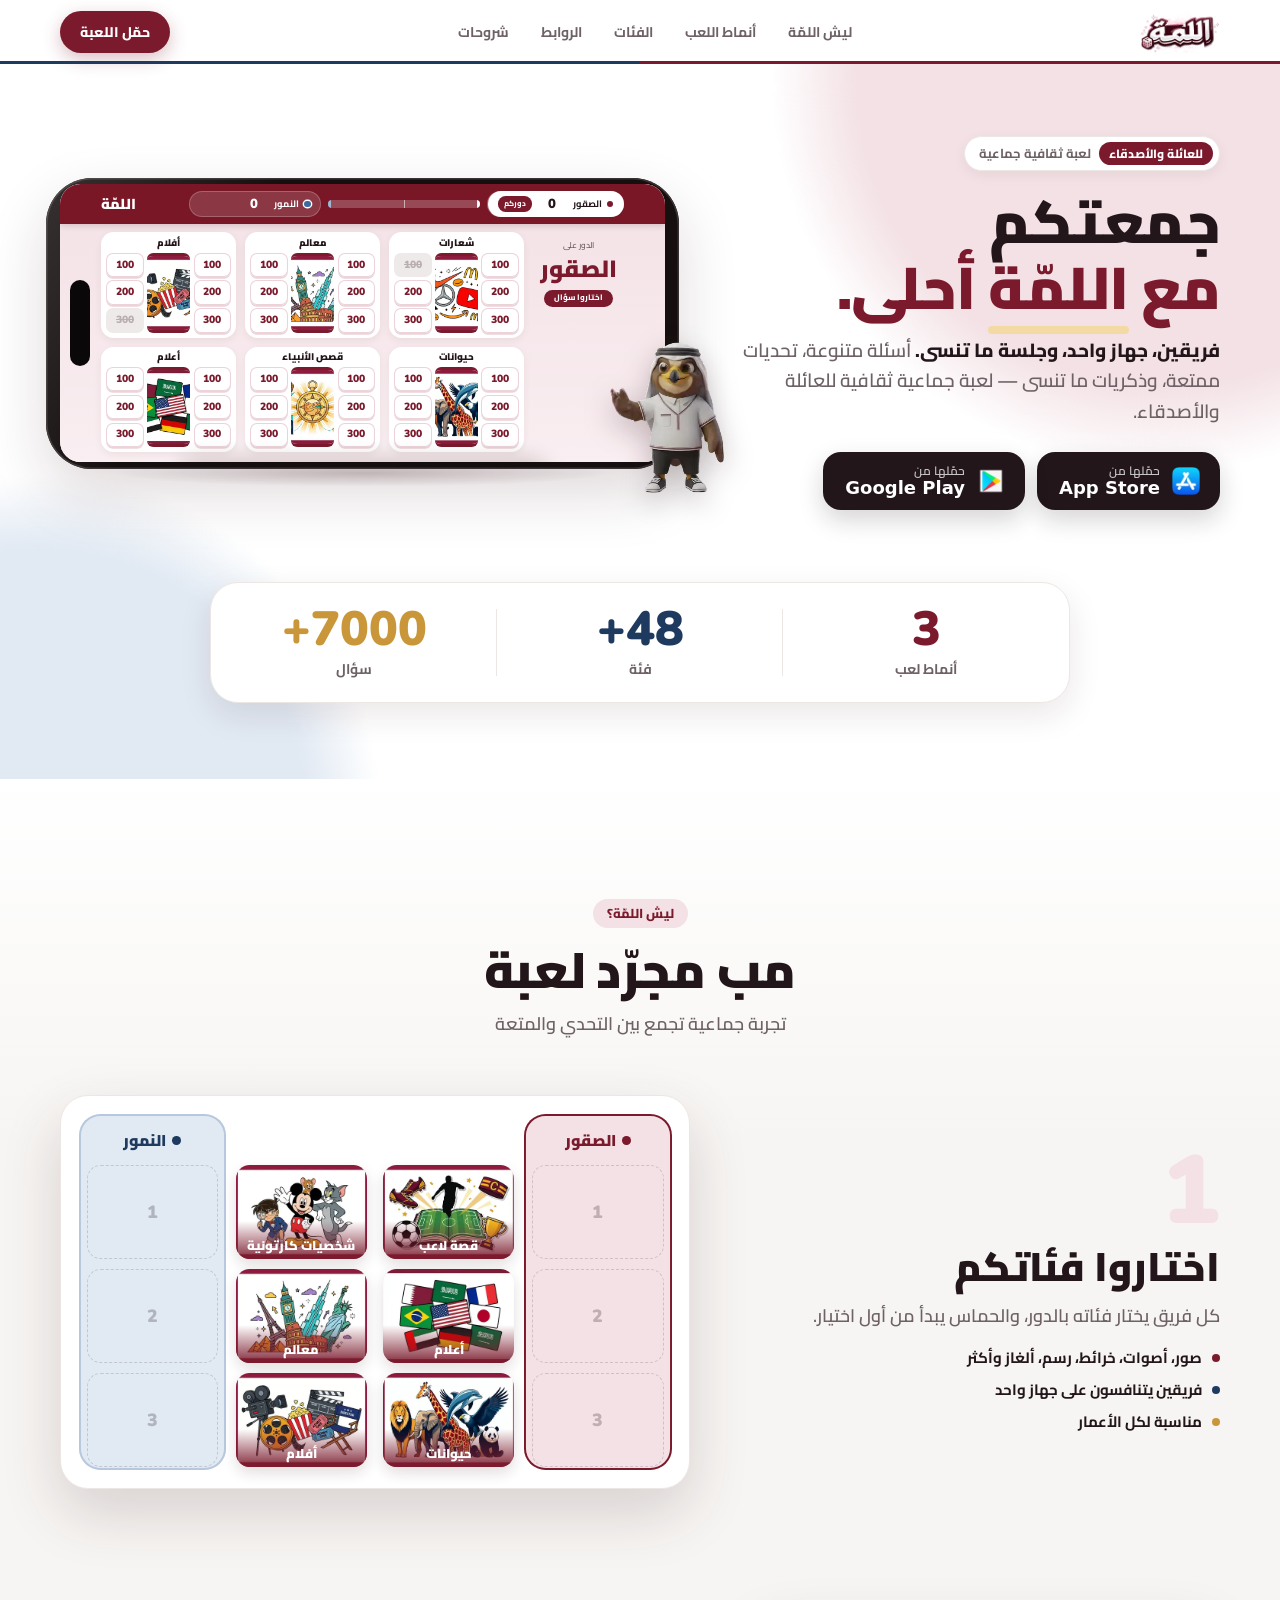
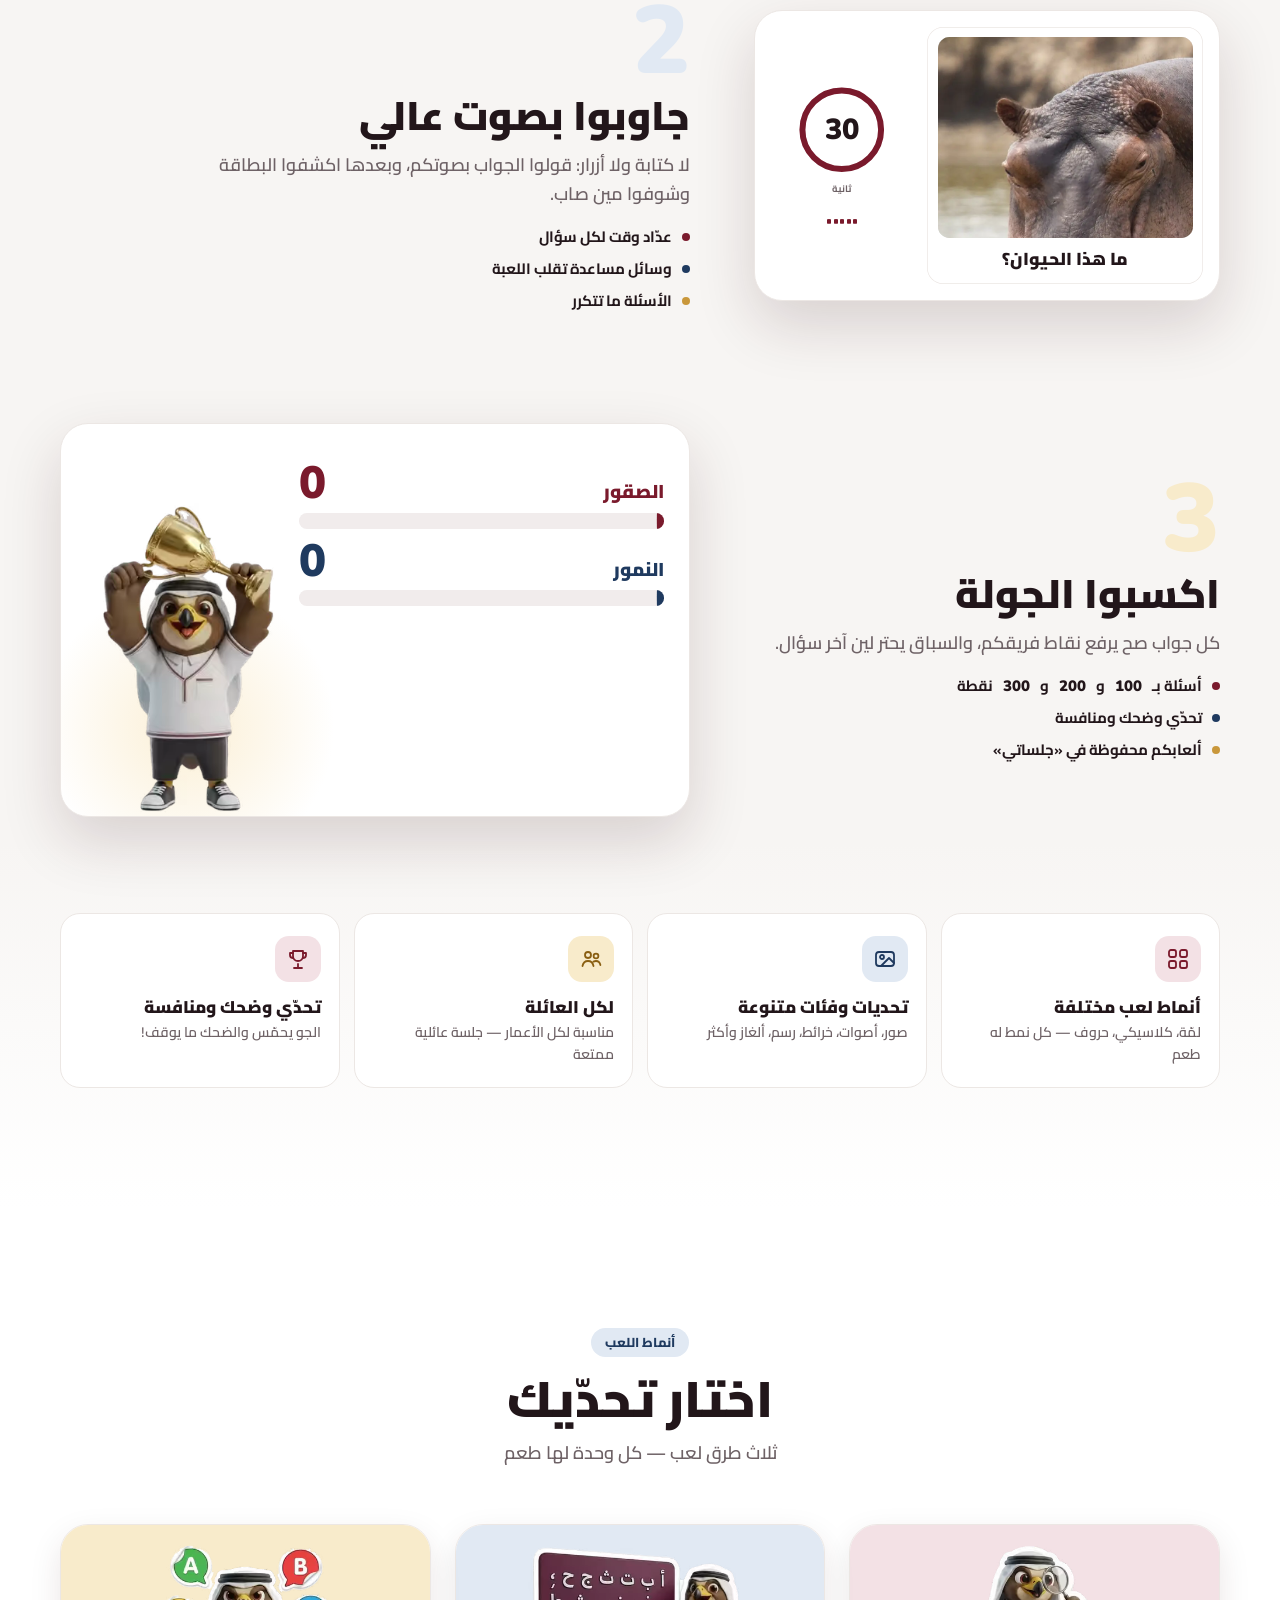
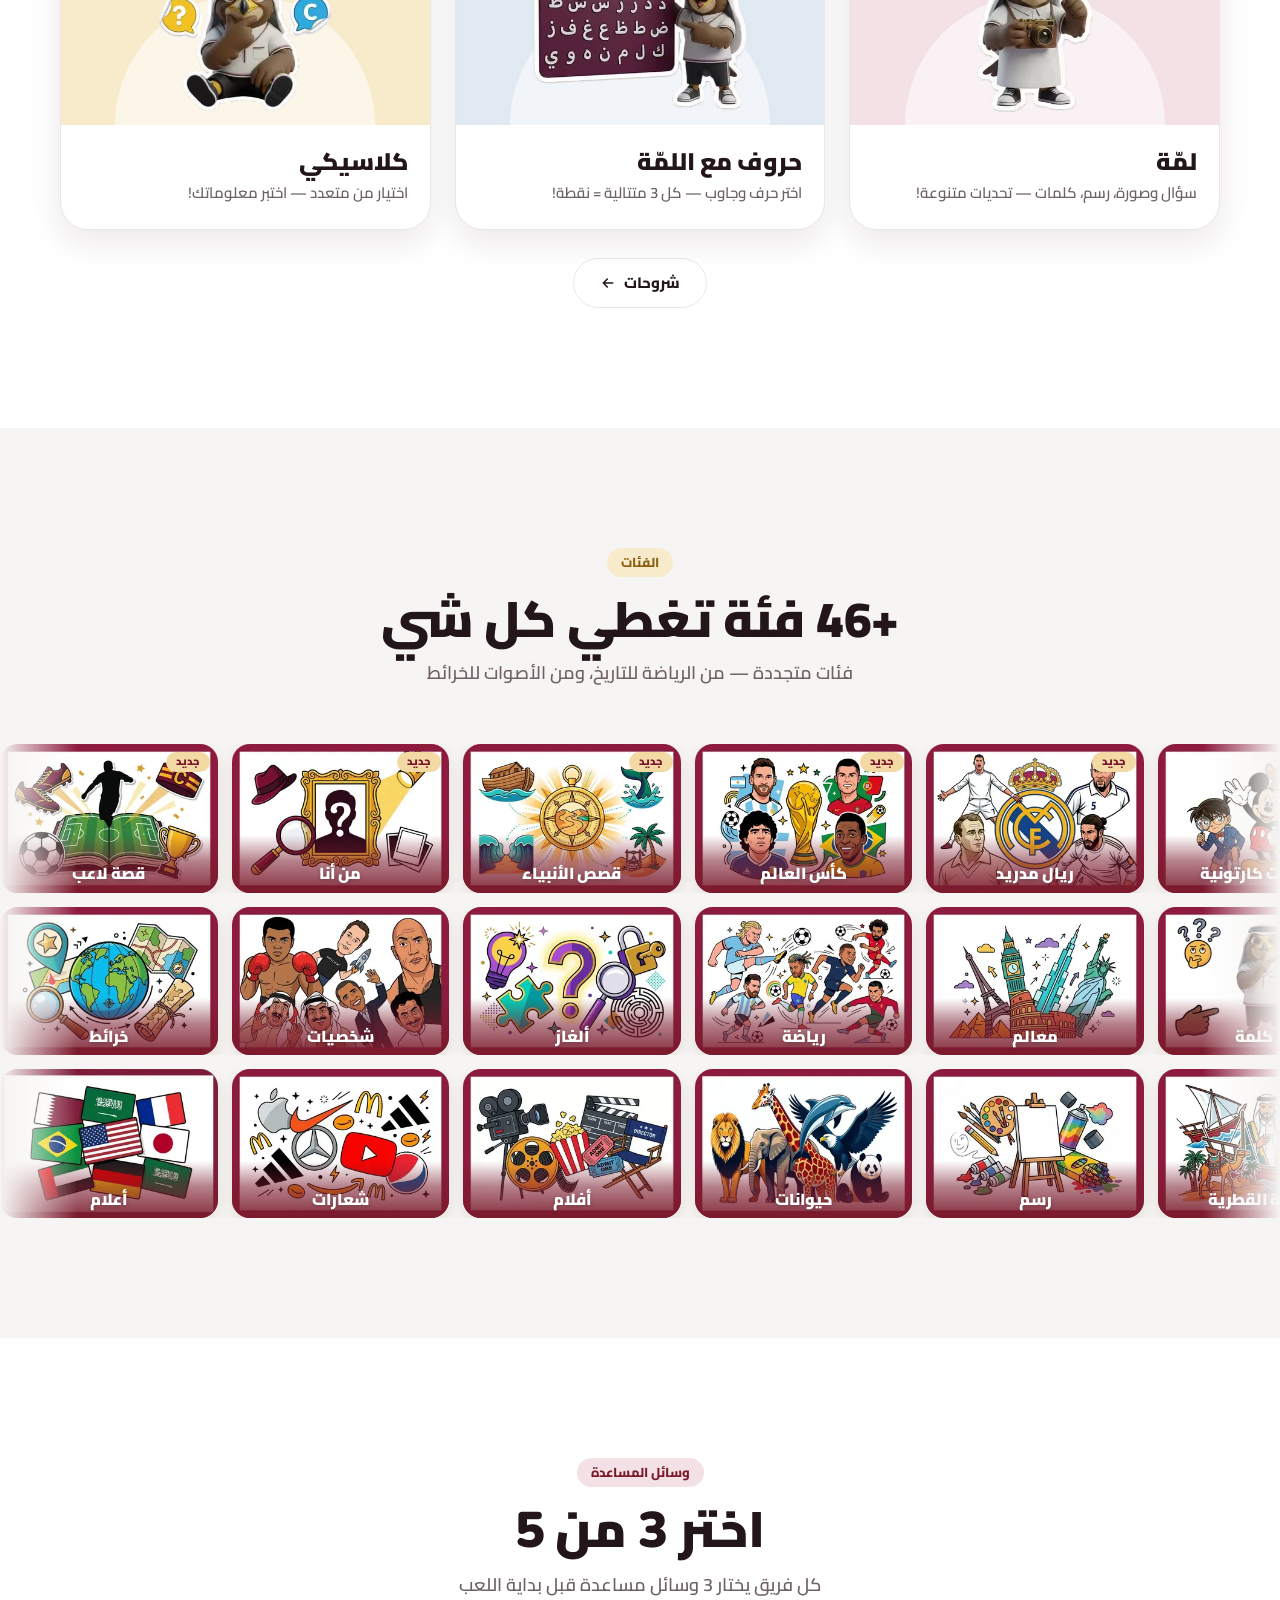
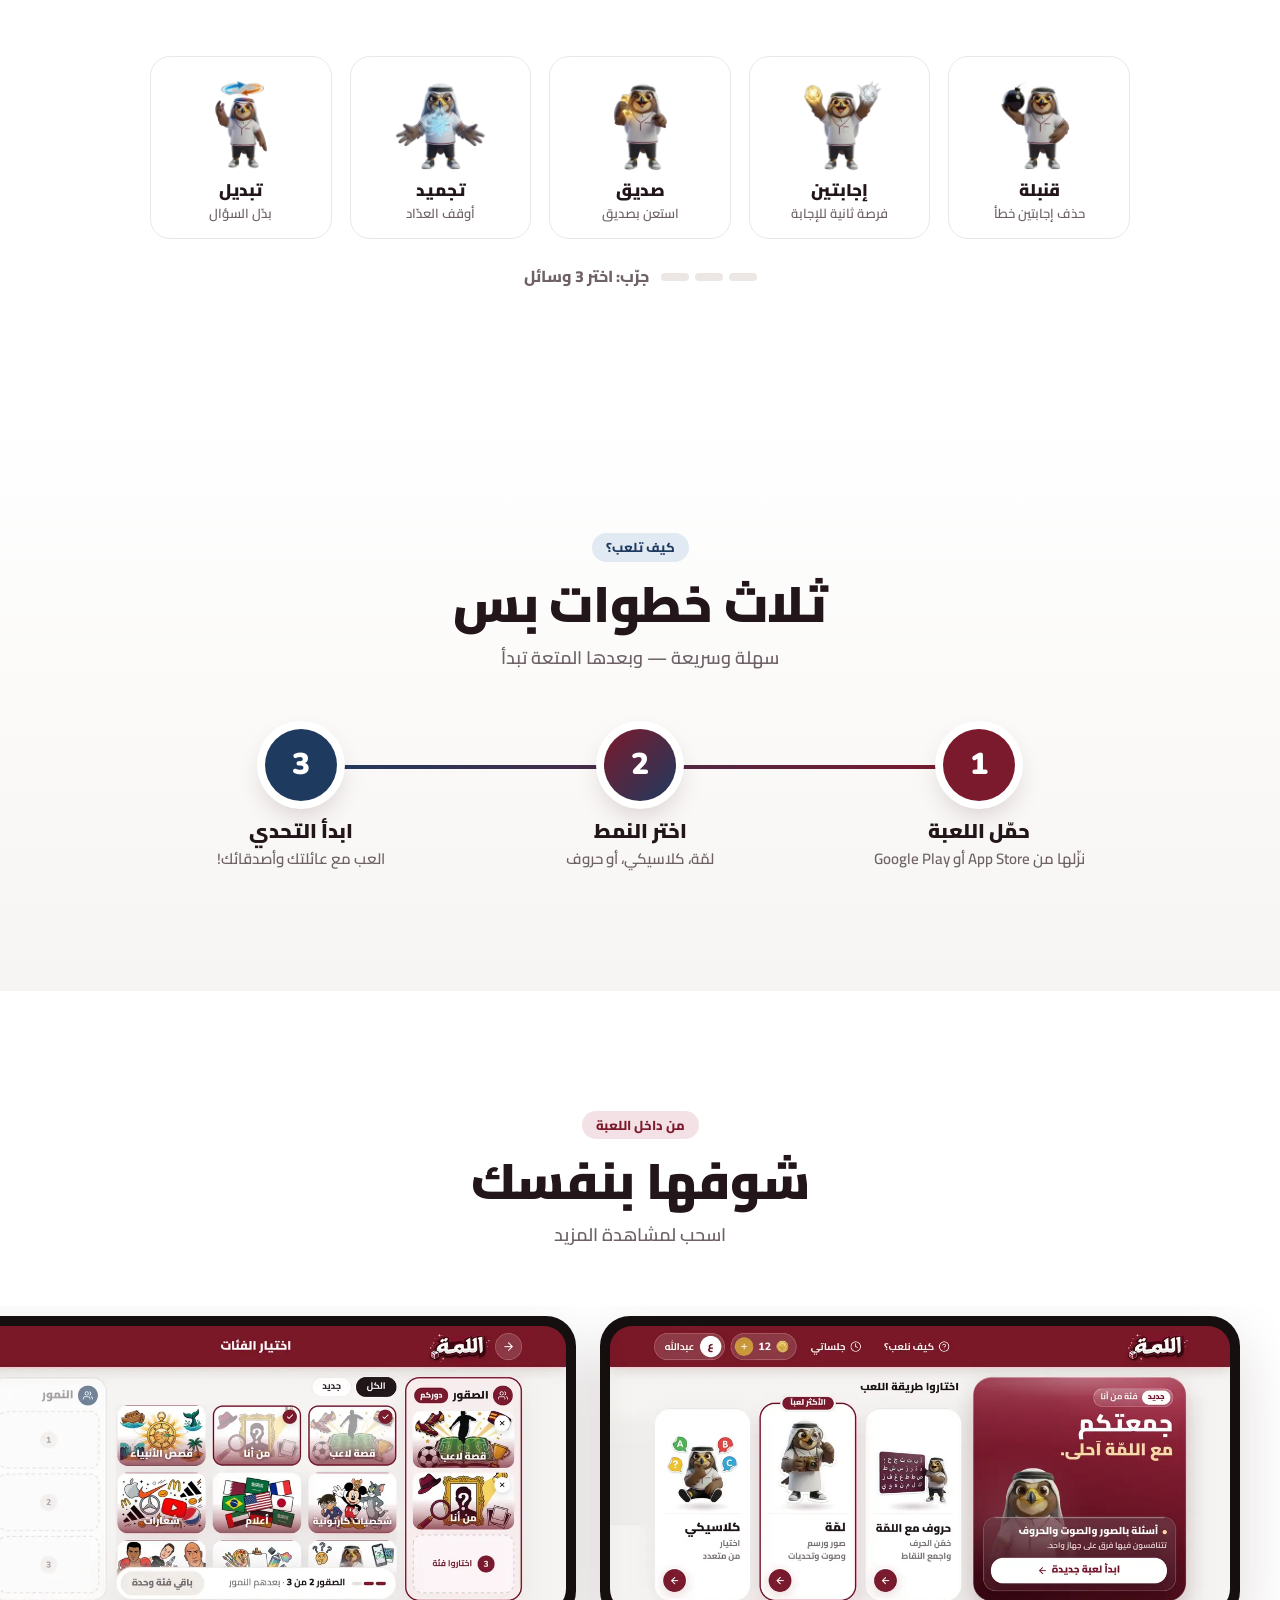
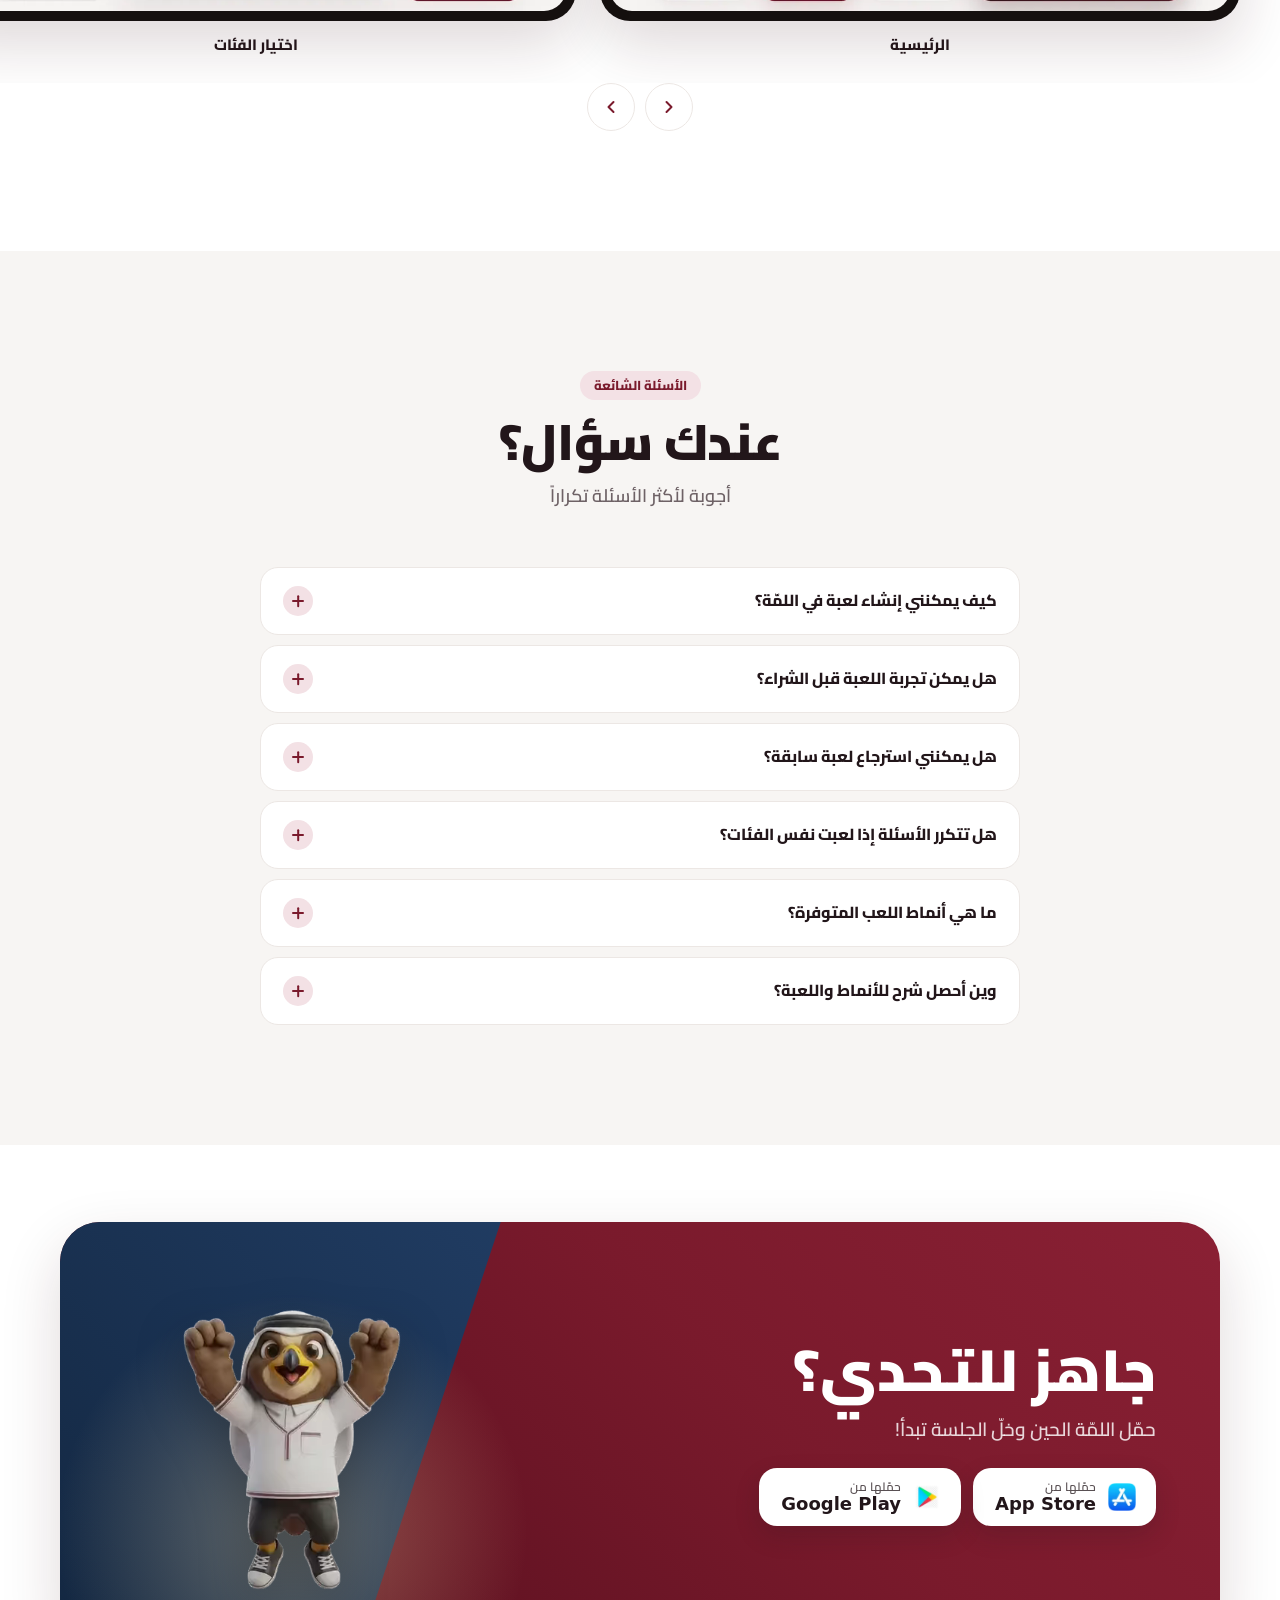
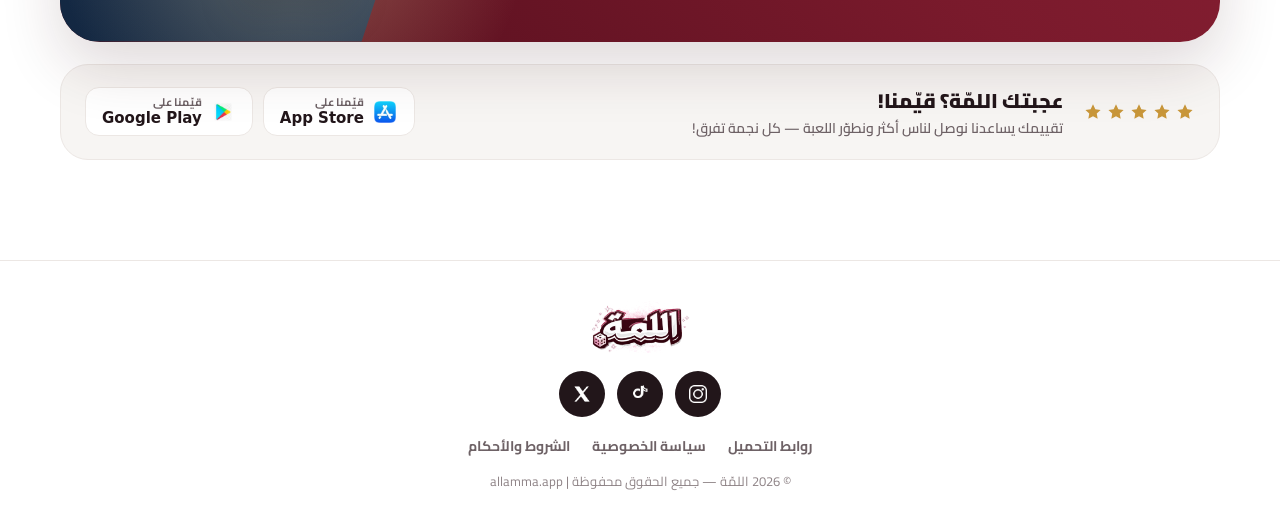
==== commit 0c72cb86: "landing v2: no-JS final states, anchor offset under sticky header, smaller mobile CTA falcon Co-Auth" ====
--- a/index.html
+++ b/index.html
@@ -217,9 +217,9 @@
           <span class="glow"></span>
           <div class="falc" data-falcon="trophy"><img src="assets/landing/falcon/trophy.webp" alt="" width="228" height="420" loading="lazy" decoding="async"></div>
           <div class="race">
-            <div class="team t1"><b>الصقور</b><span class="num" data-to="500">0</span></div>
+            <div class="team t1"><b>الصقور</b><span class="num" data-to="500">500</span></div>
             <div class="bar b1"><i></i></div>
-            <div class="team t2"><b>النمور</b><span class="num" data-to="300">0</span></div>
+            <div class="team t2"><b>النمور</b><span class="num" data-to="300">300</span></div>
             <div class="bar b2"><i></i></div>
           </div>
           <span class="plus num" style="right:calc(70*var(--u));top:calc(20*var(--u));--pd:.3s">+200</span>
--- a/assets/landing/landing.css
+++ b/assets/landing/landing.css
@@ -301,7 +301,7 @@
 .ask .side{position:absolute;left:calc(22*var(--u));top:calc(22*var(--u));bottom:calc(22*var(--u));width:calc(196*var(--u));display:flex;flex-direction:column;align-items:center;justify-content:center;gap:calc(12*var(--u))}
 .ask .ring{width:calc(118*var(--u));height:calc(118*var(--u))}
 .ask .ring .n{font-size:calc(40*var(--u))}
-.ask.play .ring .fg{transition:stroke-dashoffset 5s linear;stroke-dashoffset:160}
+.ask.play .ring .fg{transition:stroke-dashoffset 5s linear;stroke-dashoffset:48}
 .ask .ring-cap{font-size:calc(13*var(--u));font-weight:700;color:var(--muted)}
 .bubble{position:absolute;z-index:3;padding:calc(9*var(--u)) calc(16*var(--u));border-radius:calc(18*var(--u));color:#fff;font-weight:900;font-size:calc(18*var(--u));white-space:nowrap;box-shadow:0 calc(10*var(--u)) calc(22*var(--u)) rgba(30,6,12,.22);opacity:0;transform:scale(.4);transition:opacity .25s,transform .5s var(--spring)}
 .bubble svg{display:inline-block;vertical-align:-.15em;width:1em;height:1em;margin-inline-end:.3em}
@@ -408,8 +408,8 @@
 .pickbar .dots{display:flex;gap:6px}
 .pickbar .dots i{width:28px;height:8px;border-radius:4px;background:var(--line);transition:background-color .3s}
 .pickbar .dots i.on{background:var(--maroon)}
-.no-js-hide{display:none}
-.js .no-js-hide{display:flex}
+.no-js-hide{display:none!important}
+.js .no-js-hide{display:flex!important}
 
 /* ═══════════ HOW ═══════════ */
 .how{background:linear-gradient(180deg,#fff,var(--bg))}
@@ -563,5 +563,14 @@
   .draft .ready{opacity:1;transform:none}
   .ask .pic .full{opacity:1}.ask .qline .q{opacity:0}.ask .qline .a{opacity:1;transform:none}.ask .lbl{opacity:1;transform:none}
   .ask .b2{opacity:1;transform:none}
-  .ask .ring .fg{stroke-dashoffset:160}
+  .ask .ring .fg{stroke-dashoffset:48}
 }
+
+/* ═══════════ NO JAVASCRIPT: show the finished state of each illustration ═══════════ */
+html:not(.js) .draft .tile{transform:translate(calc(var(--dx)*var(--u)),calc(var(--dy)*var(--u)))}
+html:not(.js) .draft .tile .ck,html:not(.js) .draft .ready{opacity:1;transform:none}
+html:not(.js) .win .bar.b1 i{transform:scaleX(1)}
+html:not(.js) .win .bar.b2 i{transform:scaleX(.6)}
+html:not(.js) .win .champ{opacity:1;transform:none}
+
+section[id],article[id]{scroll-margin-top:76px}
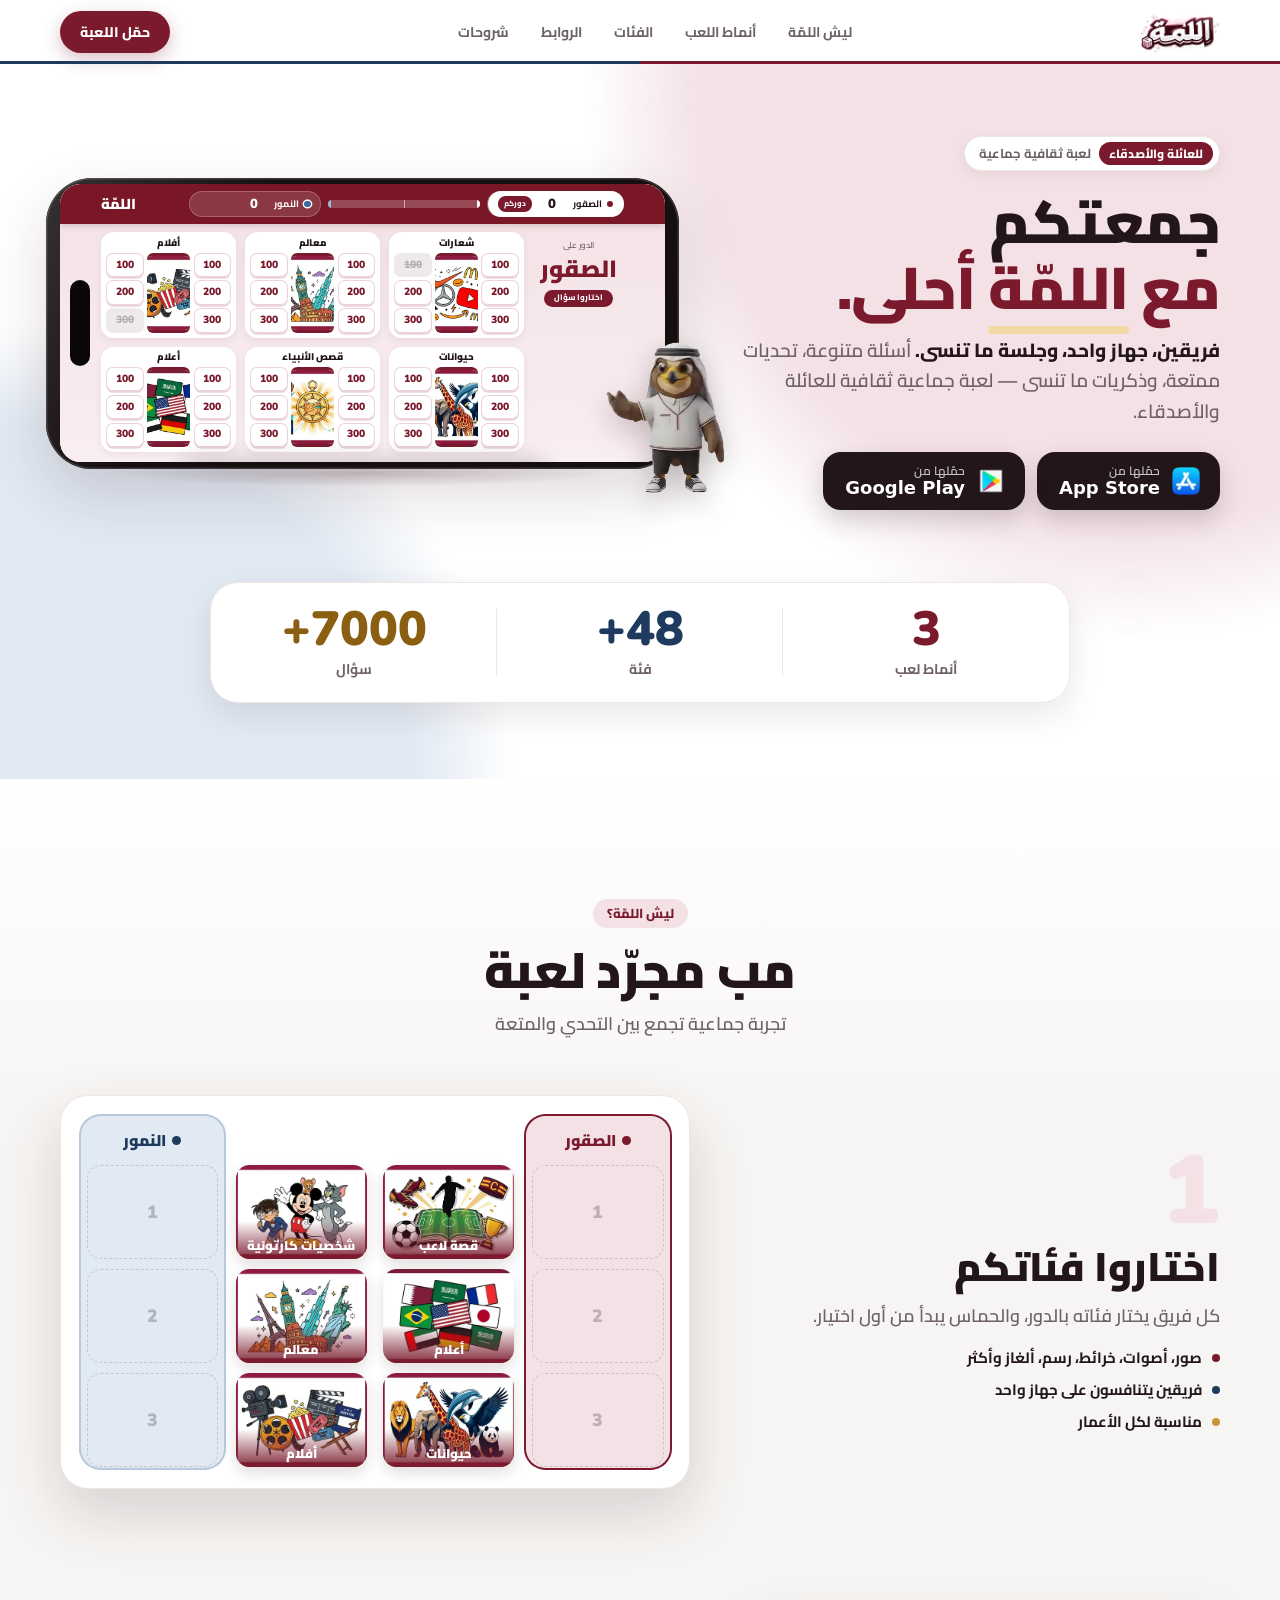
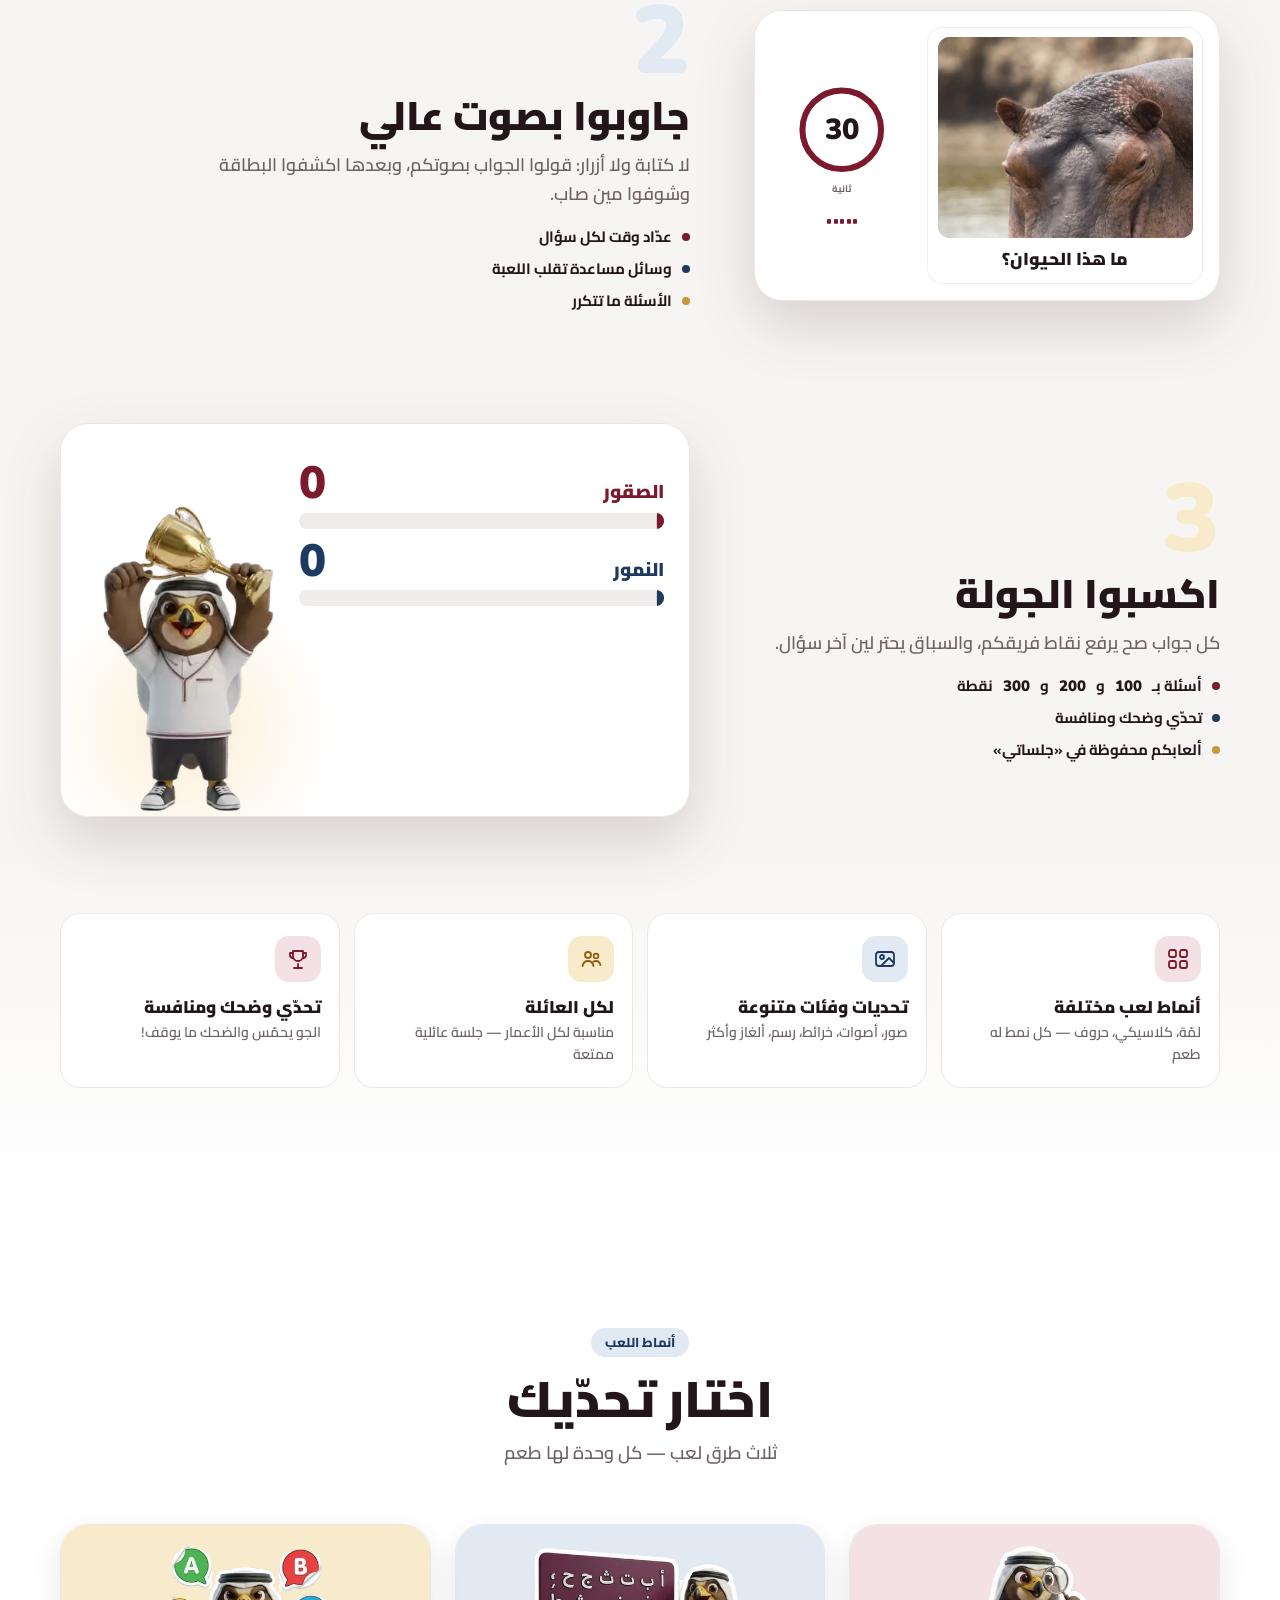
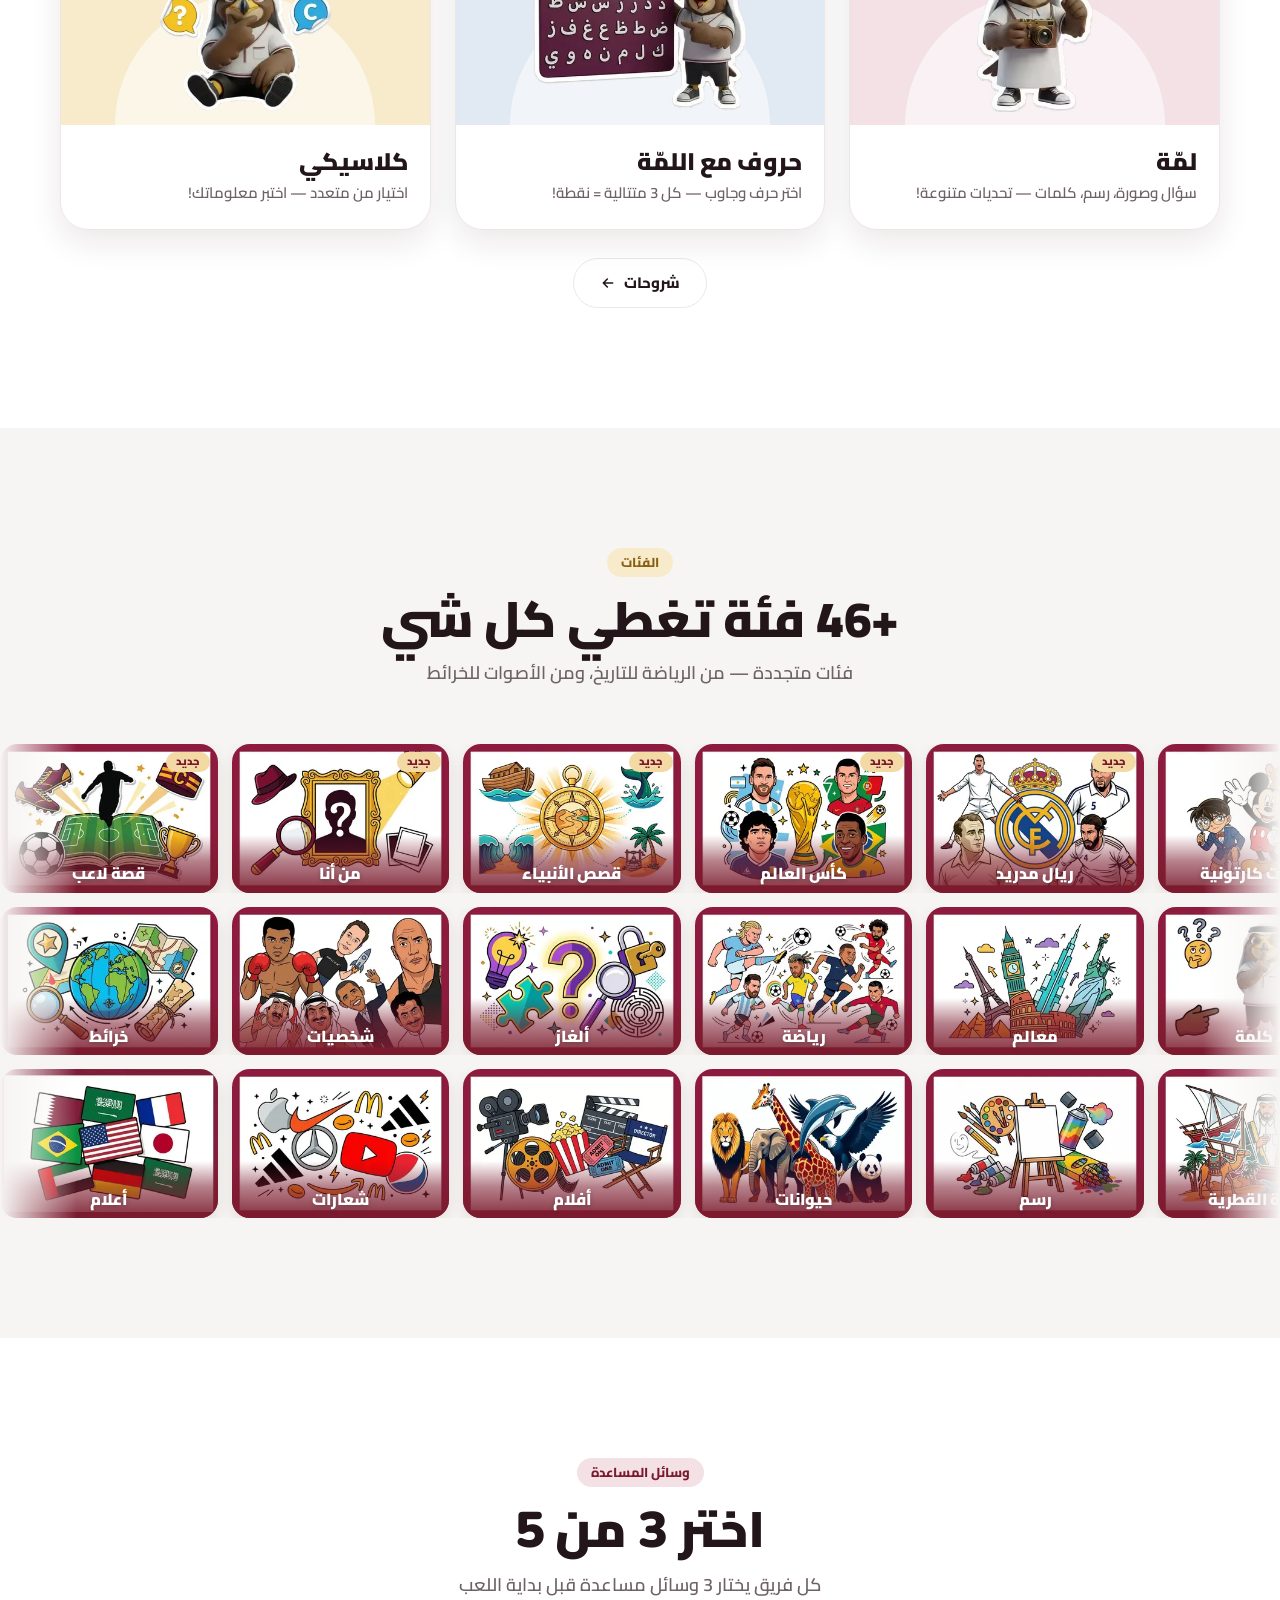
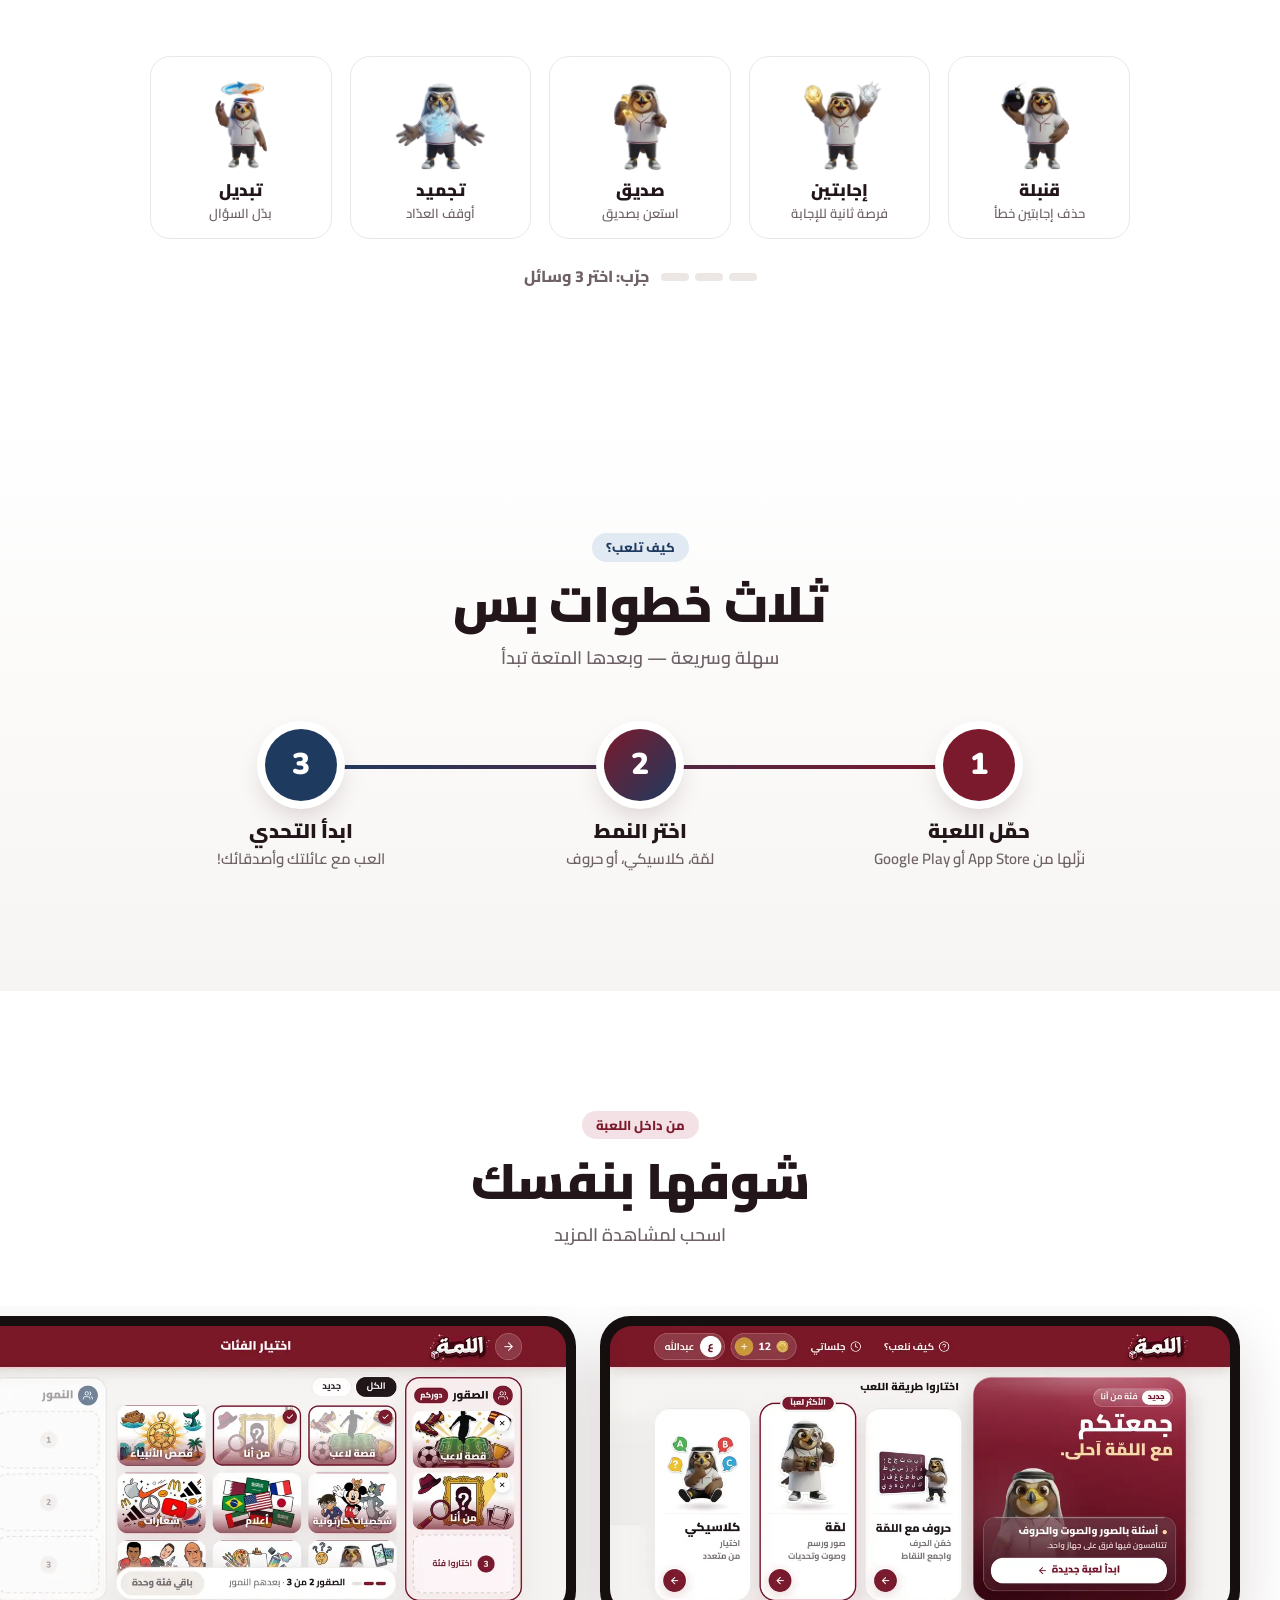
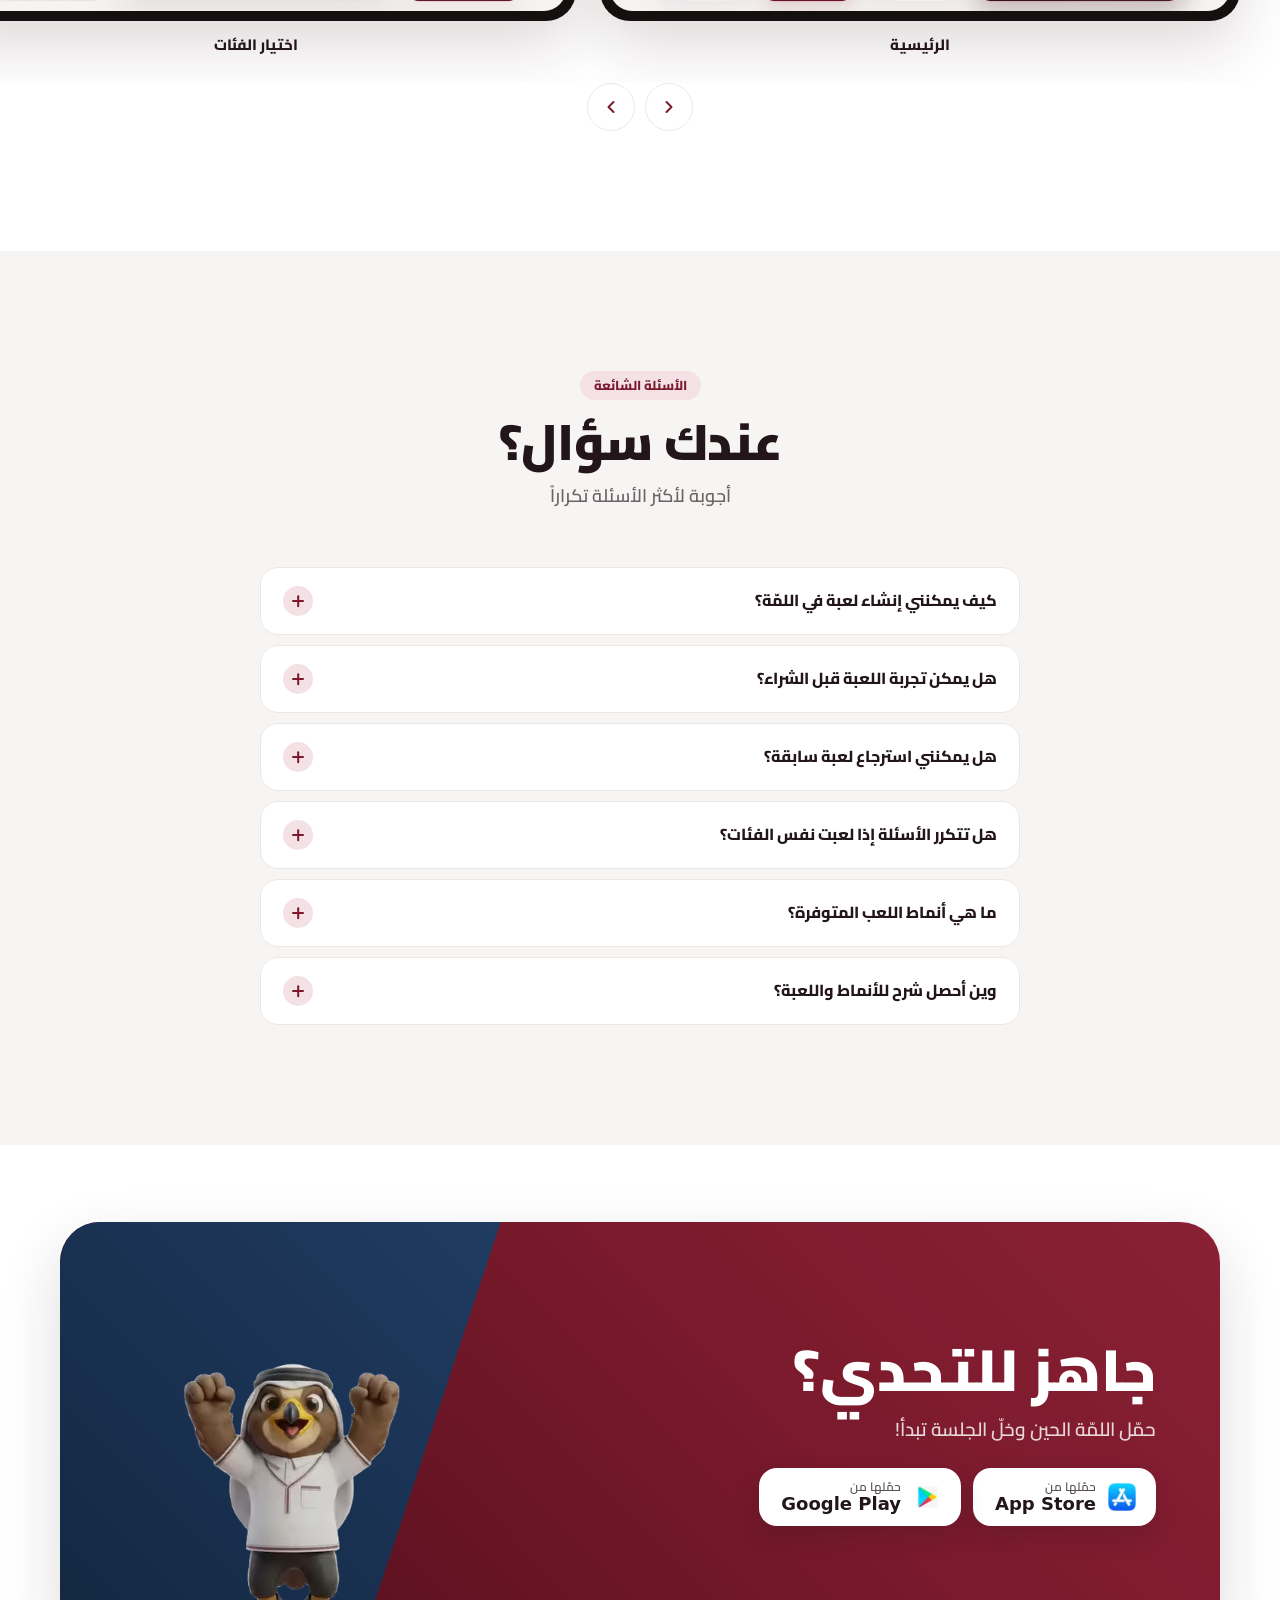
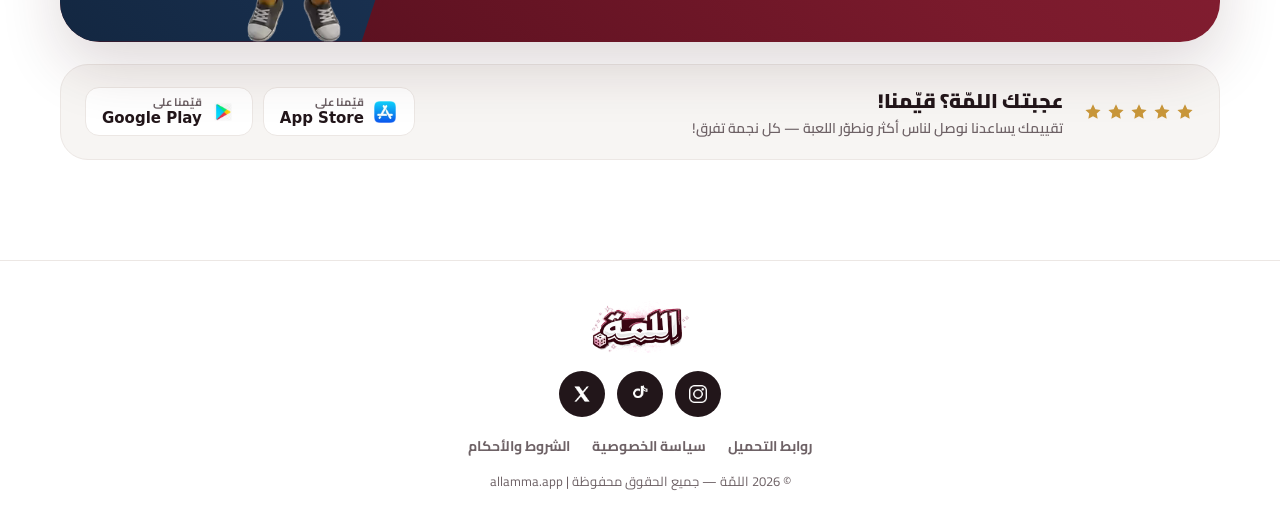
==== commit 0aa35c5e: "landing v2: CTA falcon sits cleanly on the split background (remove cream halo disc and video drop-s" ====
--- a/index.html
+++ b/index.html
@@ -372,7 +372,7 @@
           <a class="store light" href="https://play.google.com/store/apps/details?id=com.allamma.app" target="_blank" rel="noopener"><img src="assets/landing/ui/googleplay.webp" alt="" width="28" height="28" loading="lazy"><span><small>حمّلها من</small><b>Google Play</b></span></a>
         </div>
       </div>
-      <div class="cta-art" aria-hidden="true"><span class="disc"></span><div class="falc" data-falcon="cheer"><img src="assets/landing/falcon/cheer.webp" alt="" width="304" height="420" loading="lazy" decoding="async"></div></div>
+      <div class="cta-art" aria-hidden="true"><div class="falc" data-falcon="cheer"><img src="assets/landing/falcon/cheer.webp" alt="" width="304" height="420" loading="lazy" decoding="async"></div></div>
     </div>
 
     <div class="rate" data-reveal>
--- a/assets/landing/landing.css
+++ b/assets/landing/landing.css
@@ -63,8 +63,8 @@
 .hero{position:relative;overflow:hidden;padding:clamp(28px,6vw,72px) 0 clamp(36px,6vw,80px);isolation:isolate}
 .hero-bg{position:absolute;inset:0;z-index:-1;pointer-events:none}
 .hero-bg span{position:absolute;border-radius:50%;filter:blur(2px)}
-.hero-bg .b1{width:62vmax;height:62vmax;right:-22vmax;top:-30vmax;background:radial-gradient(circle,var(--tint-m) 0 55%,rgba(243,225,229,0) 70%)}
-.hero-bg .b2{width:54vmax;height:54vmax;left:-24vmax;bottom:-30vmax;background:radial-gradient(circle,var(--tint-n) 0 55%,rgba(225,233,243,0) 70%)}
+.hero-bg .b1{width:min(1100px,150vw);height:min(1100px,150vw);right:max(-400px,-55vw);top:max(-520px,-70vw);background:radial-gradient(circle,var(--tint-m) 0 55%,rgba(243,225,229,0) 70%)}
+.hero-bg .b2{width:min(960px,130vw);height:min(960px,130vw);left:max(-440px,-60vw);bottom:max(-500px,-65vw);background:radial-gradient(circle,var(--tint-n) 0 55%,rgba(225,233,243,0) 70%)}
 .hero-grid{display:grid;grid-template-columns:minmax(0,1fr) minmax(0,1.2fr);gap:clamp(24px,4vw,56px);align-items:center}
 .eyebrow{display:inline-flex;align-items:center;gap:8px;background:#fff;border:1px solid var(--line);box-shadow:0 4px 14px rgba(58,16,24,.06);border-radius:999px;padding:5px 6px 5px 14px;font-size:13px;font-weight:700;color:var(--muted)}
 .eyebrow b{background:var(--maroon);color:#fff;border-radius:999px;padding:2px 10px;font-weight:800;font-size:12px}
@@ -226,7 +226,7 @@
 .stat + .stat::before{content:"";position:absolute;right:0;top:22%;bottom:22%;width:1px;background:var(--line)}
 .stat .num{display:block;font-size:clamp(30px,5vw,48px);line-height:1.1;color:var(--maroon)}
 .stat:nth-child(2) .num{color:var(--navy)}
-.stat:nth-child(3) .num{color:var(--gold)}
+.stat:nth-child(3) .num{color:var(--gold-ink)}
 .stat small{font-size:14px;font-weight:700;color:var(--muted)}
 
 /* ═══════════ SECTIONS ═══════════ */
@@ -463,8 +463,8 @@
 .cta .stores{margin-top:24px}
 .cta-art{position:relative;height:100%;min-height:300px;display:grid;place-items:end center}
 .cta-art .falc{position:relative;width:min(230px,70%);aspect-ratio:228/420;margin-bottom:-4px}
-.cta-art .falc img,.cta-art .falc video{position:absolute;inset:0;width:100%;height:100%;object-fit:contain;filter:drop-shadow(0 16px 24px rgba(0,0,0,.3))}
-.cta-art .disc{position:absolute;bottom:-40%;width:120%;aspect-ratio:1;border-radius:50%;background:radial-gradient(circle,rgba(243,217,164,.35),rgba(243,217,164,0) 60%)}
+.cta-art .falc img,.cta-art .falc video{position:absolute;inset:0;width:100%;height:100%;object-fit:contain;object-position:50% 100%}
+
 .vs{position:absolute;top:22px;left:22px;display:flex;gap:6px;font-weight:900;font-size:13px}
 .vs span{padding:4px 12px;border-radius:99px;background:rgba(255,255,255,.14);border:1px solid rgba(255,255,255,.22)}
 .rate{display:grid;grid-template-columns:auto 1fr auto;gap:20px;align-items:center;margin-top:22px;padding:20px 24px;border-radius:var(--r-lg);background:var(--bg);border:1px solid var(--line)}
@@ -489,7 +489,7 @@
 .flinks{display:flex;justify-content:center;flex-wrap:wrap;gap:6px 22px;margin-bottom:14px}
 .flinks a{font-weight:700;font-size:14px;color:var(--muted)}
 .flinks a:hover{color:var(--maroon)}
-.copy{font-size:13px;color:#8F8487}
+.copy{font-size:13px;color:#6E6266}
 
 /* ═══════════ RESPONSIVE ═══════════ */
 @media (max-width:1000px){
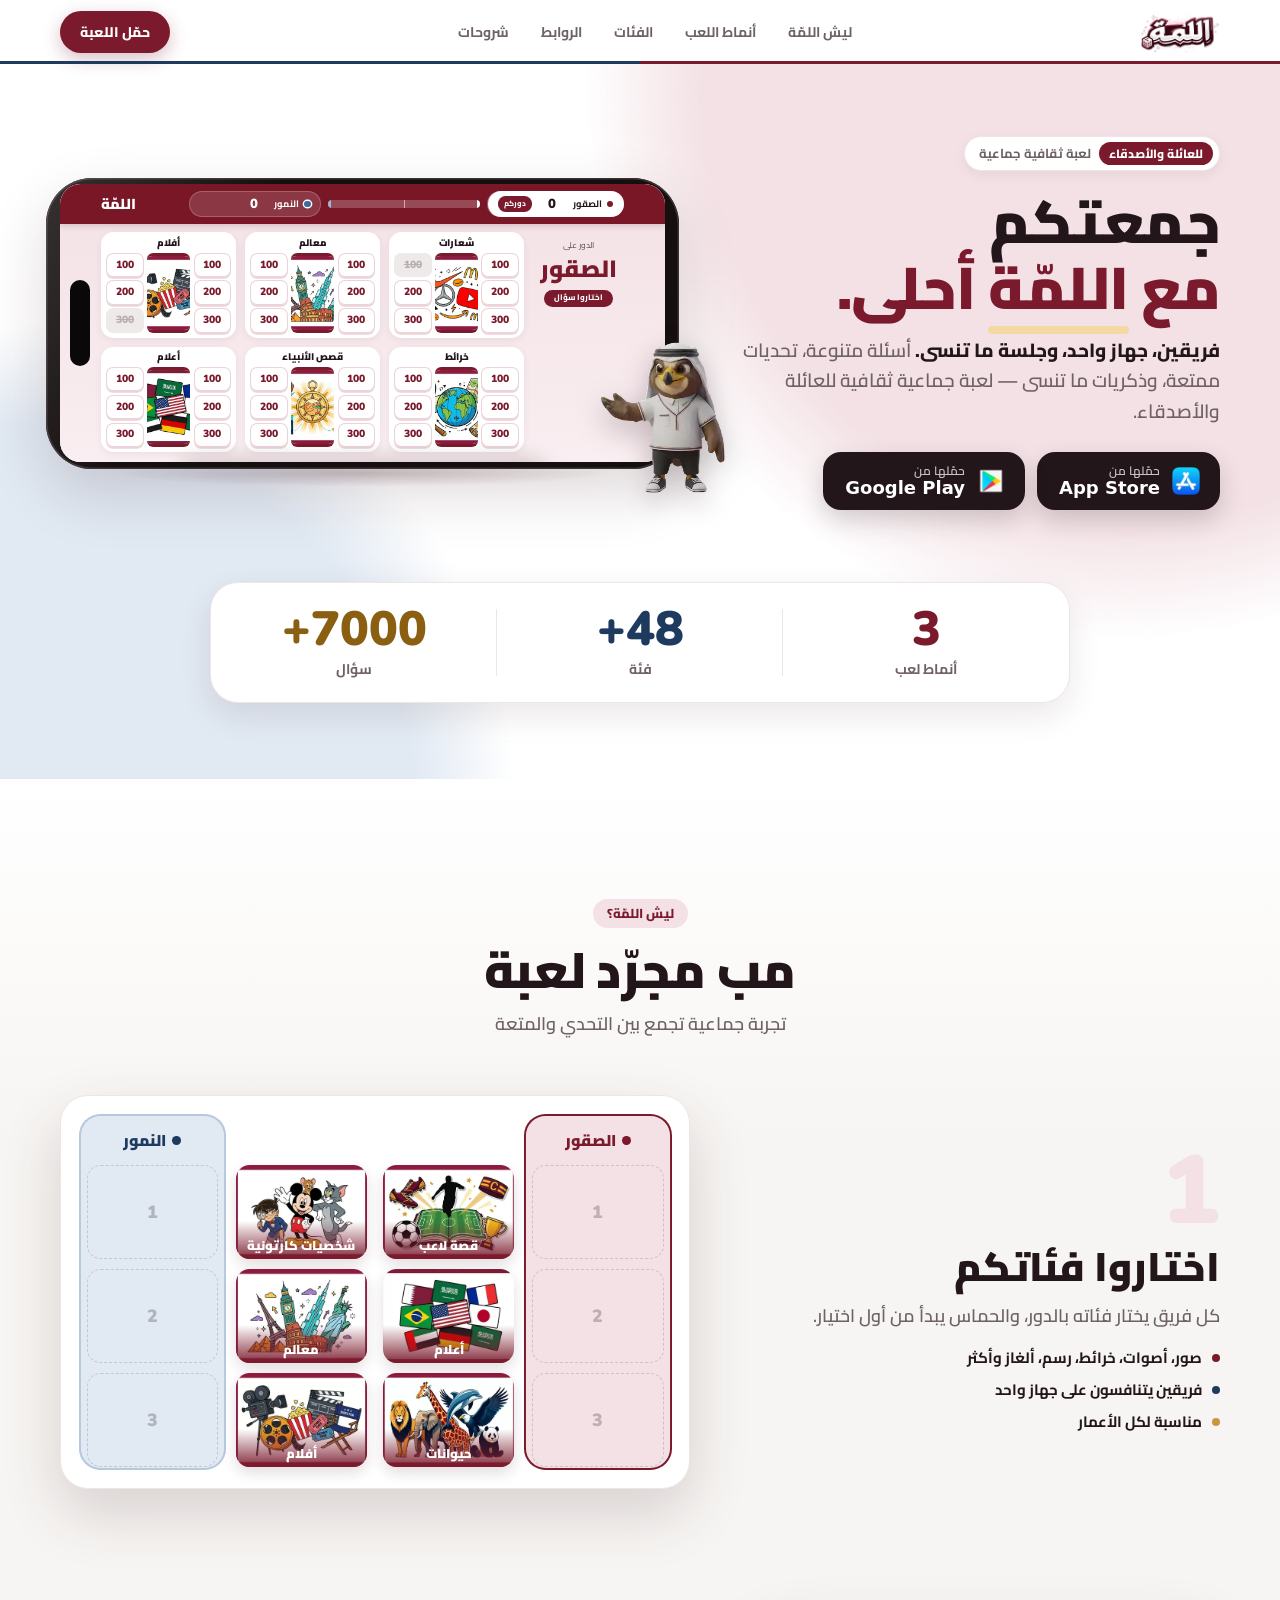
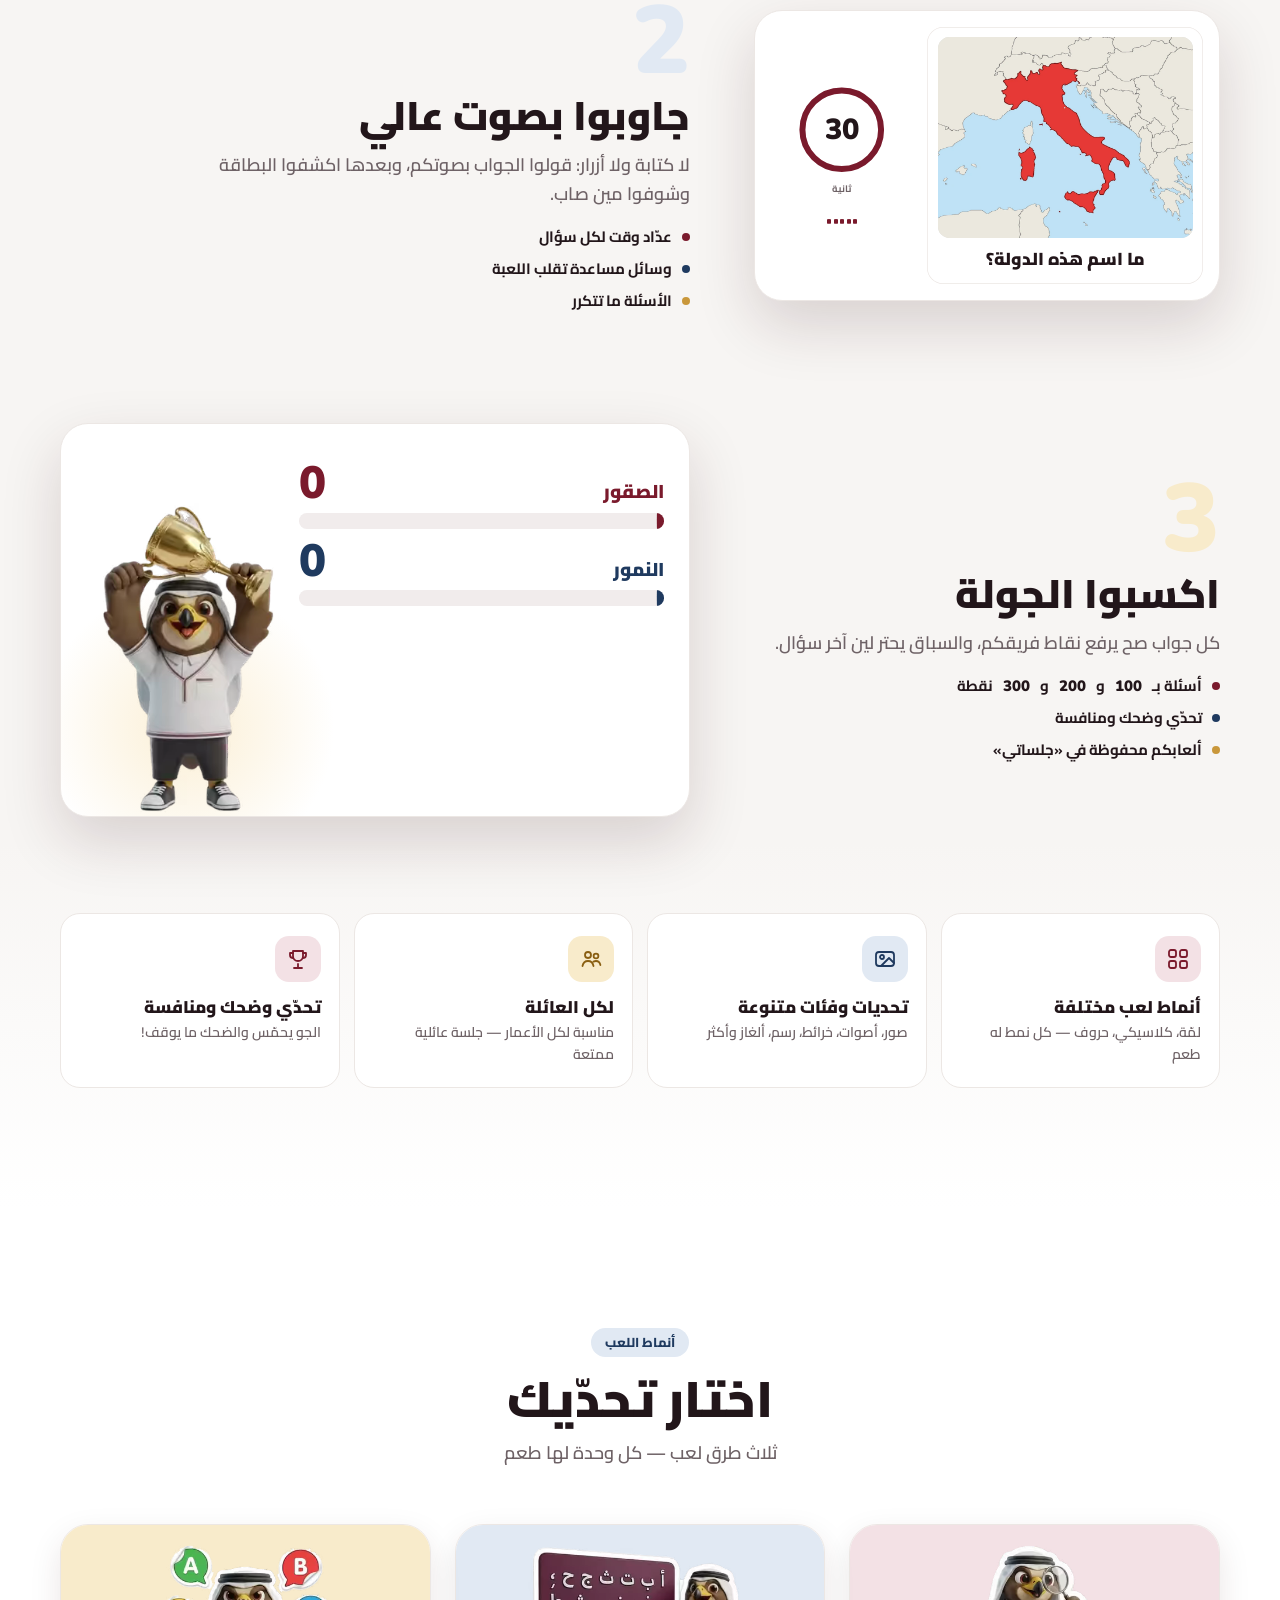
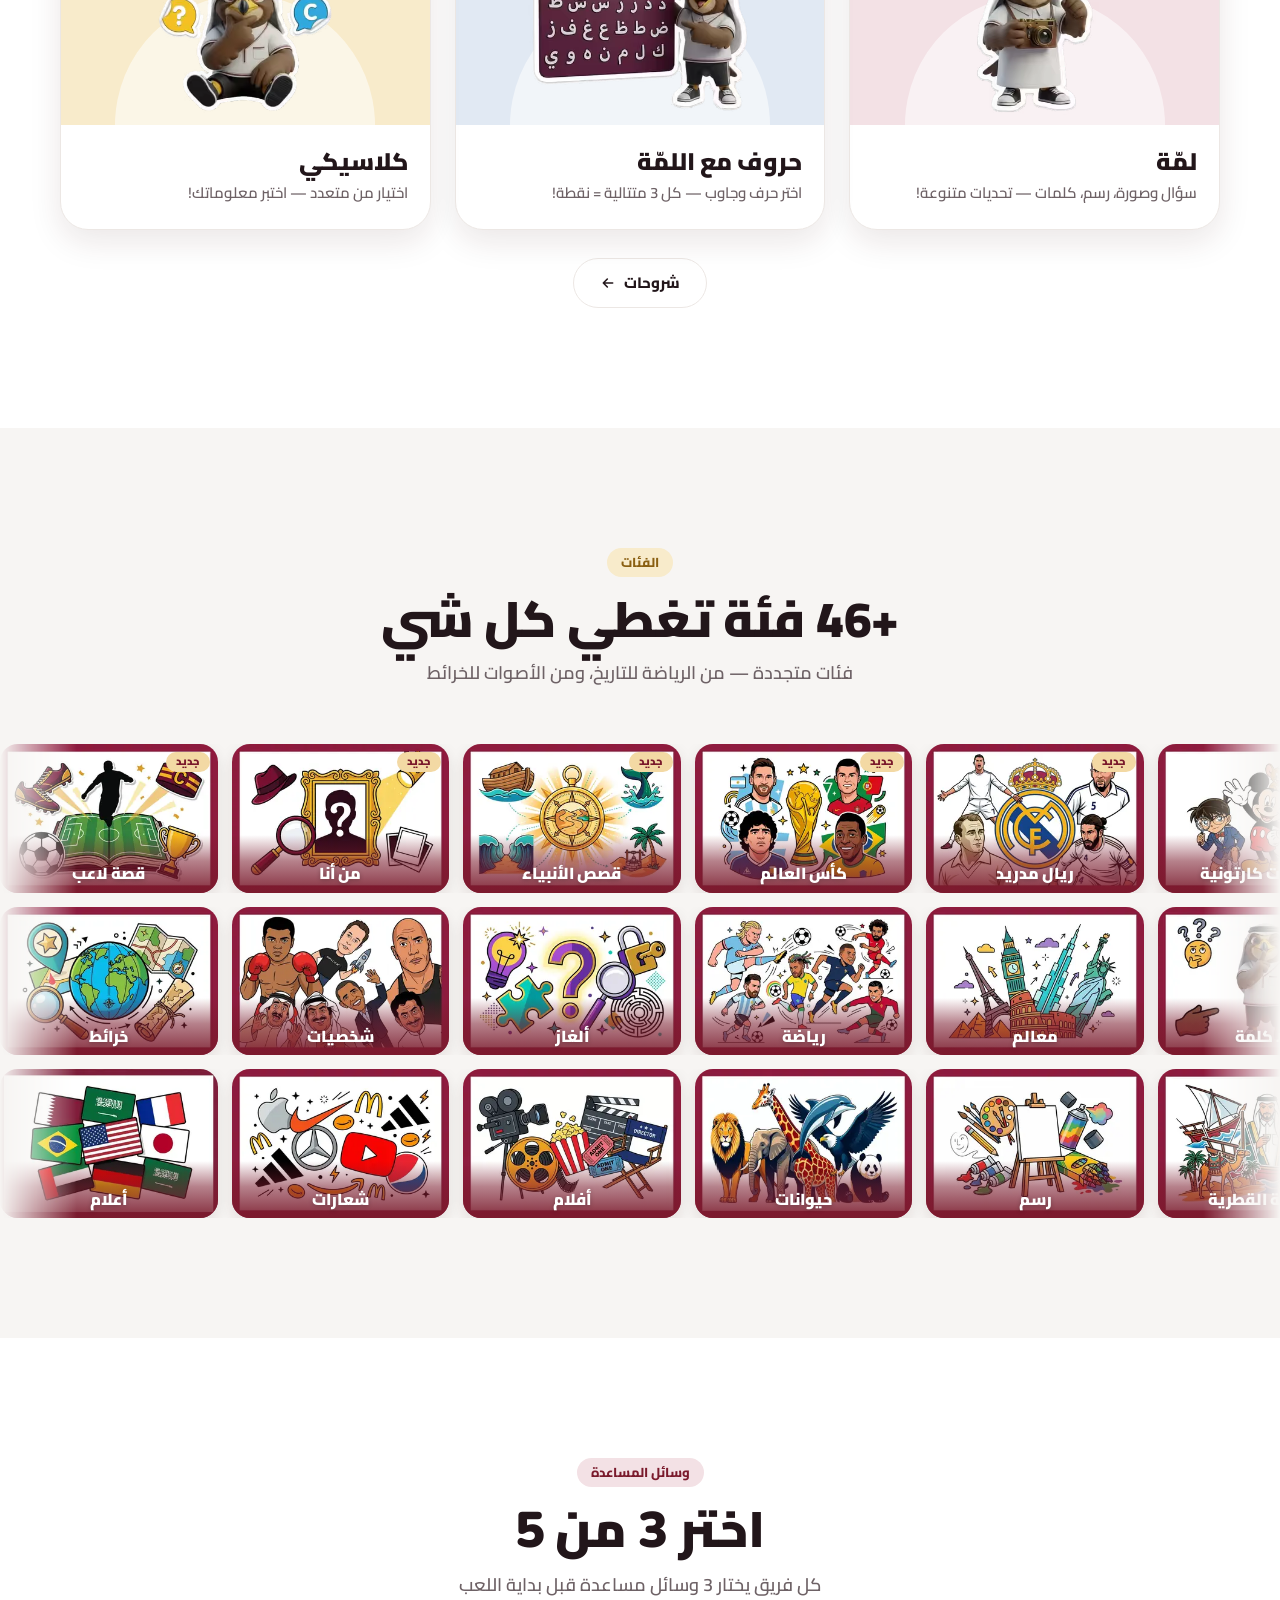
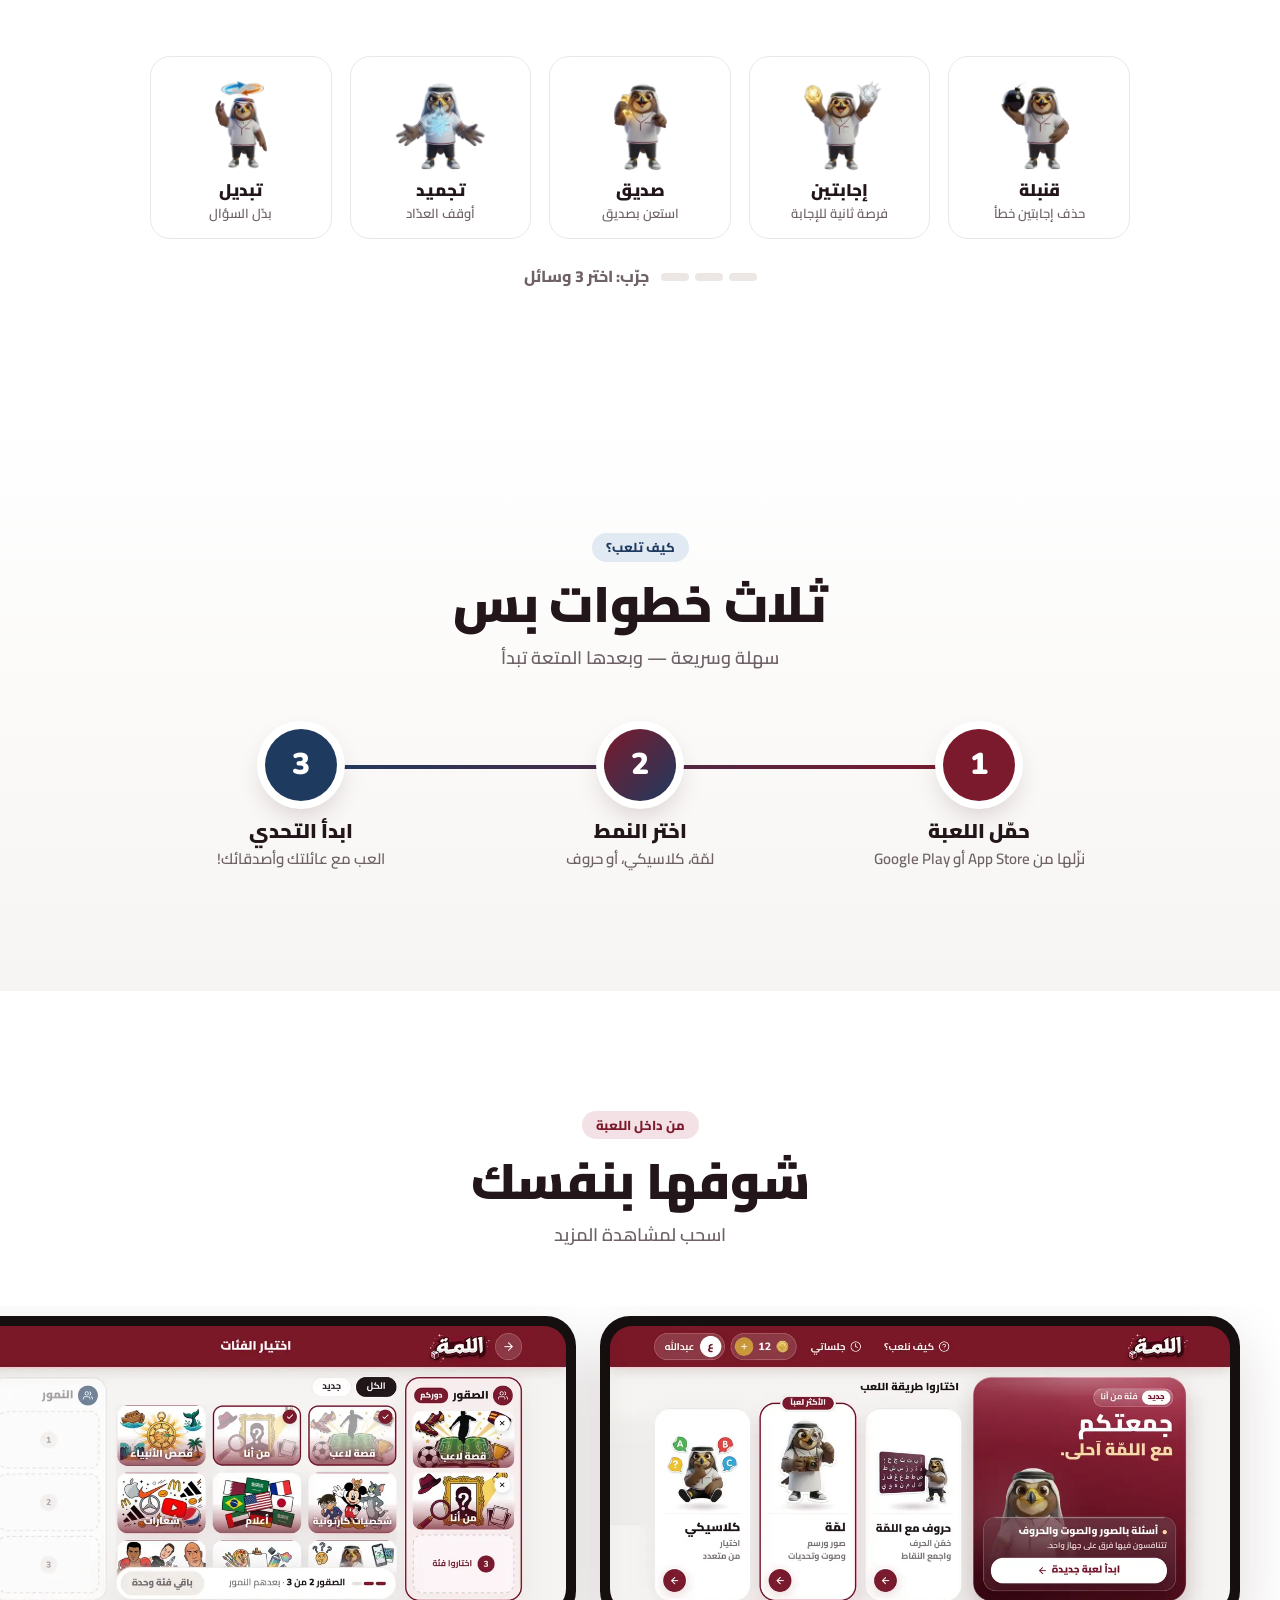
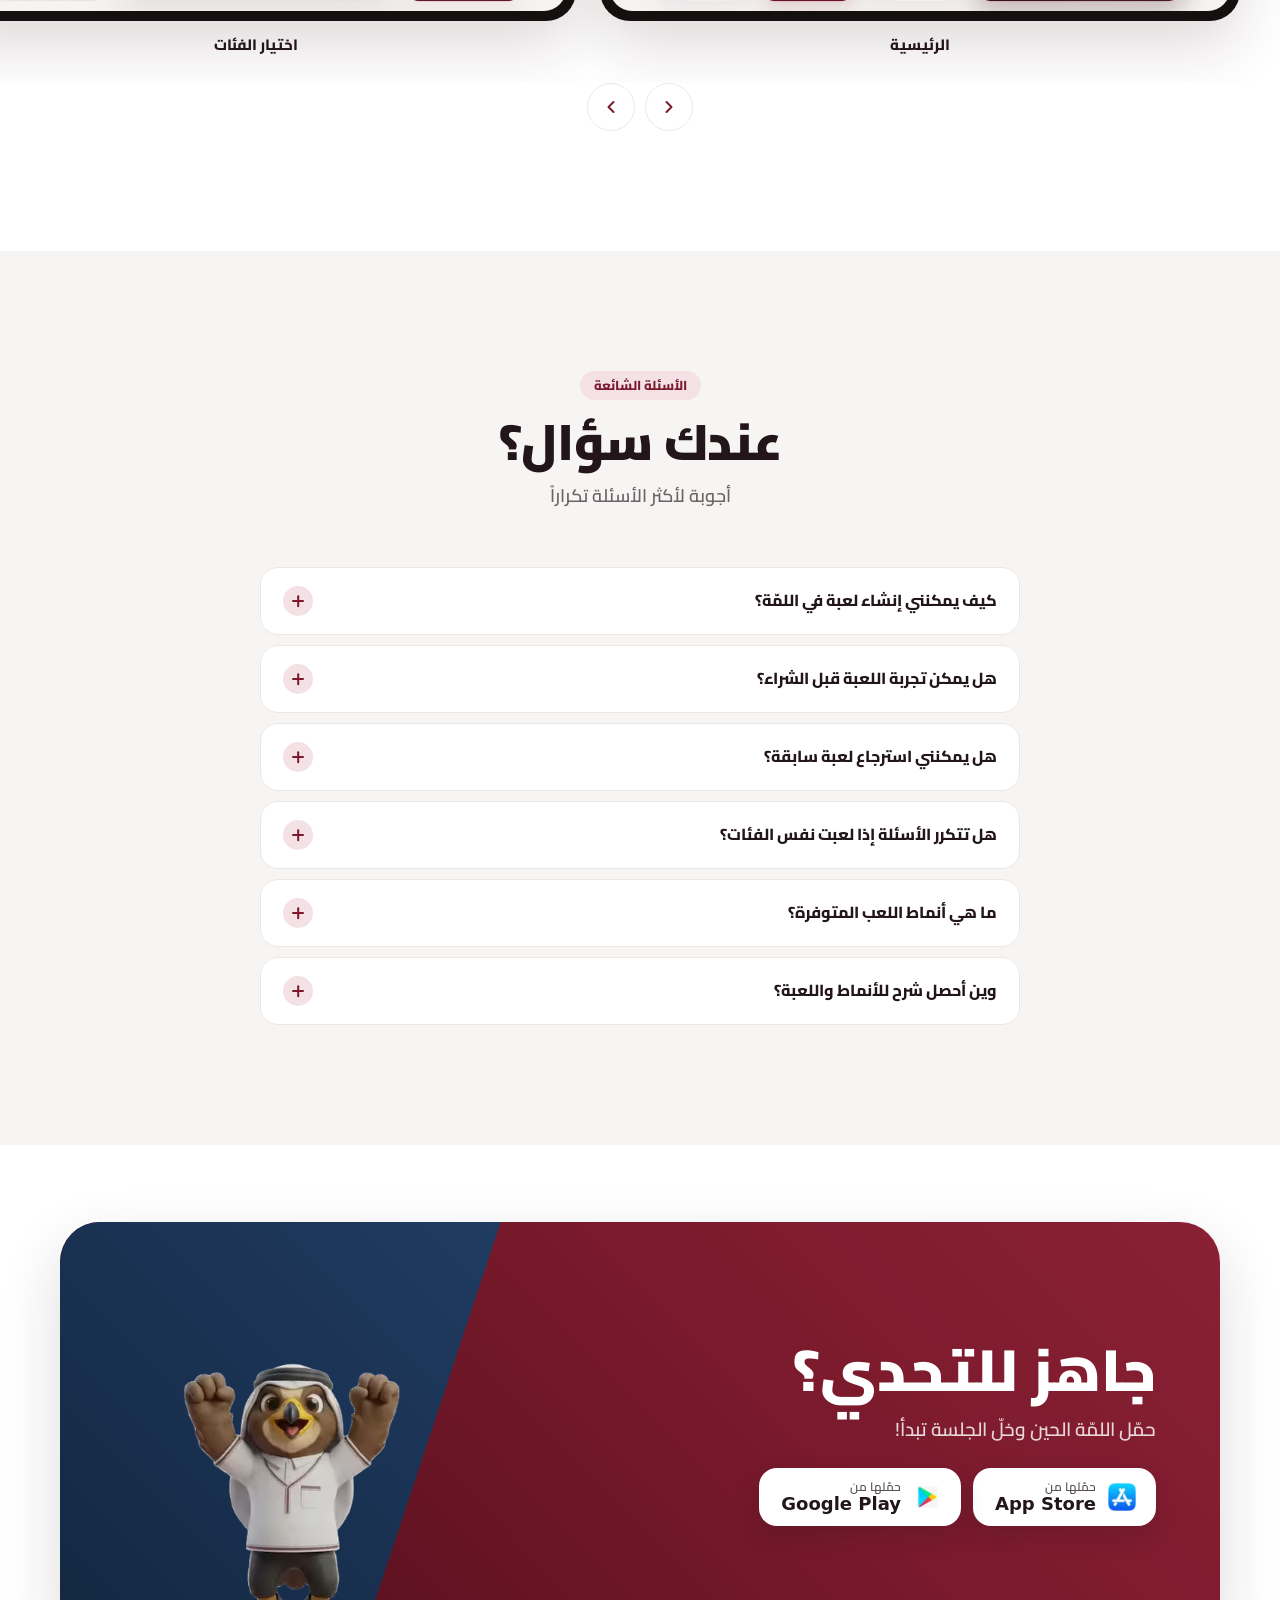
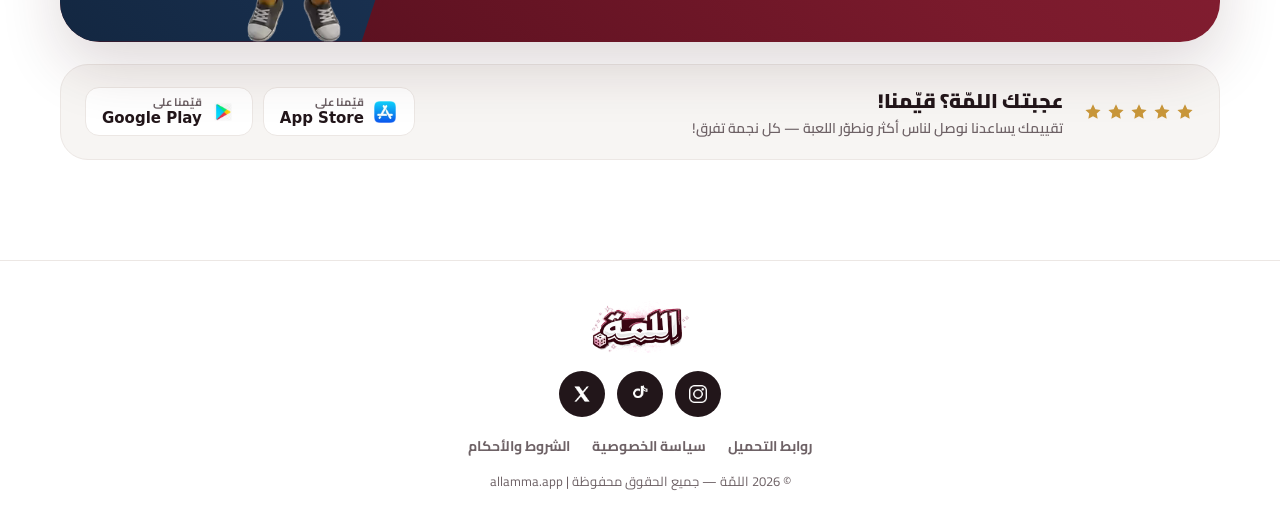
==== commit 8e68c641: "landing v2: Italy map question replaces the hippo (chapter 2 + hero) - chapter 2 card: Italy map fro" ====
--- a/index.html
+++ b/index.html
@@ -101,17 +101,17 @@
             <div class="board">
               <div class="bcard"><h4>شعارات</h4><div class="bcells"><div class="bcol"><span class="cell num">100</span><span class="cell num">200</span><span class="cell num">300</span></div><div class="bimg"><img src="assets/landing/cats/logos.webp" alt="" width="360" height="246" decoding="async"></div><div class="bcol"><span class="cell num used">100</span><span class="cell num">200</span><span class="cell num">300</span></div></div></div>
               <div class="bcard"><h4>معالم</h4><div class="bcells"><div class="bcol"><span class="cell num">100</span><span class="cell num">200</span><span class="cell num">300</span></div><div class="bimg"><img src="assets/landing/cats/landmarks.webp" alt="" width="360" height="246" decoding="async"></div><div class="bcol"><span class="cell num">100</span><span class="cell num">200</span><span class="cell num" id="cB">300</span></div></div></div>
-              <div class="bcard"><h4>أفلام</h4><div class="bcells"><div class="bcol"><span class="cell num">100</span><span class="cell num">200</span><span class="cell num">300</span></div><div class="bimg"><img src="assets/landing/cats/movies.webp" alt="" width="360" height="246" decoding="async"></div><div class="bcol"><span class="cell num" id="cC">100</span><span class="cell num">200</span><span class="cell num used">300</span></div></div></div>
-              <div class="bcard"><h4>حيوانات</h4><div class="bcells"><div class="bcol"><span class="cell num">100</span><span class="cell num" id="cA">200</span><span class="cell num">300</span></div><div class="bimg"><img src="assets/landing/cats/animals.webp" alt="" width="360" height="246" decoding="async"></div><div class="bcol"><span class="cell num">100</span><span class="cell num">200</span><span class="cell num">300</span></div></div></div>
+              <div class="bcard"><h4>أفلام</h4><div class="bcells"><div class="bcol"><span class="cell num">100</span><span class="cell num">200</span><span class="cell num">300</span></div><div class="bimg"><img src="assets/landing/cats/movies.webp" alt="" width="360" height="246" decoding="async"></div><div class="bcol"><span class="cell num">100</span><span class="cell num">200</span><span class="cell num used">300</span></div></div></div>
+              <div class="bcard"><h4>خرائط</h4><div class="bcells"><div class="bcol"><span class="cell num">100</span><span class="cell num" id="cA">200</span><span class="cell num">300</span></div><div class="bimg"><img src="assets/landing/cats/maps.webp" alt="" width="360" height="246" decoding="async"></div><div class="bcol"><span class="cell num" id="cC">100</span><span class="cell num">200</span><span class="cell num">300</span></div></div></div>
               <div class="bcard"><h4>قصص الأنبياء</h4><div class="bcells"><div class="bcol"><span class="cell num">100</span><span class="cell num">200</span><span class="cell num">300</span></div><div class="bimg"><img src="assets/landing/cats/prophets.webp" alt="" width="360" height="246" decoding="async"></div><div class="bcol"><span class="cell num">100</span><span class="cell num">200</span><span class="cell num">300</span></div></div></div>
               <div class="bcard"><h4>أعلام</h4><div class="bcells"><div class="bcol"><span class="cell num" id="cD">100</span><span class="cell num">200</span><span class="cell num">300</span></div><div class="bimg"><img src="assets/landing/cats/flags.webp" alt="" width="360" height="246" decoding="async"></div><div class="bcol"><span class="cell num">100</span><span class="cell num">200</span><span class="cell num">300</span></div></div></div>
             </div>
           </div>
           <div class="q-layer">
             <div class="q-main">
-              <div class="q-chips"><span id="qCat">حيوانات</span><span class="pts"><span class="num" id="qPts">200</span> نقطة</span></div>
-              <div class="q-img"><img id="qImg" src="assets/landing/ui/hippo-zoom.webp" alt="" width="720" height="480" loading="lazy" decoding="async"><img class="alt" id="qAlt" src="assets/landing/ui/hippo-full.webp" alt="" width="720" height="480" loading="lazy" decoding="async"><div class="q-ans"><span>الجواب</span><b id="qA2">فرس النهر</b></div></div>
-              <div class="q-text"><span class="qa" id="qQ">ما هذا الحيوان؟</span><span class="an" id="qA">فرس النهر</span></div>
+              <div class="q-chips"><span id="qCat">خرائط</span><span class="pts"><span class="num" id="qPts">200</span> نقطة</span></div>
+              <div class="q-img"><img id="qImg" src="assets/landing/ui/map-ITA-wide.webp" alt="" width="920" height="400" loading="lazy" decoding="async"><img class="alt" id="qAlt" src="assets/landing/ui/map-ITA-wide.webp" alt="" width="920" height="400" loading="lazy" decoding="async"><div class="q-ans"><span>الجواب</span><b id="qA2">إيطاليا</b></div></div>
+              <div class="q-text"><span class="qa" id="qQ">ما اسم هذه الدولة؟</span><span class="an" id="qA">إيطاليا</span></div>
             </div>
             <div class="q-side">
               <div class="q-timer"><span class="q-who" id="qWho">سؤال الصقور</span>
@@ -120,7 +120,7 @@
               <div class="q-btn">كشف الجواب</div>
             </div>
           </div>
-          <div class="speech" id="say"><svg viewBox="0 0 24 24" fill="none" stroke="currentColor" stroke-width="2.4" stroke-linecap="round"><rect x="9" y="3" width="6" height="11" rx="3"/><path d="M5 11a7 7 0 0 0 14 0M12 18v3"/></svg><span id="sayT">فرس النهر!</span></div>
+          <div class="speech" id="say"><svg viewBox="0 0 24 24" fill="none" stroke="currentColor" stroke-width="2.4" stroke-linecap="round"><rect x="9" y="3" width="6" height="11" rx="3"/><path d="M5 11a7 7 0 0 0 14 0M12 18v3"/></svg><span id="sayT">إيطاليا!</span></div>
           <div class="sheet"><h5>مين جاوب صح؟</h5><div class="row">
             <div class="sbtn m" id="sbM"><span class="ck"><svg viewBox="0 0 24 24" fill="none" stroke="#fff" stroke-width="3" stroke-linecap="round" stroke-linejoin="round"><path d="M5 12.5l4.5 4.5L19 7.5"/></svg></span>الصقور</div>
             <div class="sbtn n" id="sbN"><span class="ck"><svg viewBox="0 0 24 24" fill="none" stroke="#fff" stroke-width="3" stroke-linecap="round" stroke-linejoin="round"><path d="M5 12.5l4.5 4.5L19 7.5"/></svg></span>النمور</div>
@@ -188,19 +188,19 @@
         <p>لا كتابة ولا أزرار: قولوا الجواب بصوتكم، وبعدها اكشفوا البطاقة وشوفوا مين صاب.</p>
         <ul><li>عدّاد وقت لكل سؤال</li><li>وسائل مساعدة تقلب اللعبة</li><li>الأسئلة ما تتكرر</li></ul>
       </div>
-      <div class="box ask" data-play data-reveal style="--d:.1s" role="img" aria-label="سؤال بالصورة مع عدّاد الوقت، والفرق تجاوب بصوت عالي، وبعدها ينكشف الجواب">
+      <div class="box ask" data-play data-reveal style="--d:.1s" role="img" aria-label="سؤال بالخريطة مع عدّاد الوقت، والفرق تجاوب بصوت عالي، وبعدها ينكشف الجواب: إيطاليا">
         <div class="box-in" aria-hidden="true">
           <div class="qcard">
-            <div class="pic"><span class="lbl">الجواب</span><img class="zoom" src="assets/landing/ui/hippo-zoom.webp" alt="" width="720" height="480" loading="lazy" decoding="async"><img class="full" src="assets/landing/ui/hippo-full.webp" alt="" width="720" height="480" loading="lazy" decoding="async"></div>
-            <div class="qline"><span class="q">ما هذا الحيوان؟</span><span class="a">فرس النهر</span></div>
+            <div class="pic"><span class="lbl">الجواب</span><img class="zoom" src="assets/landing/ui/map-ITA.webp" alt="" width="900" height="708" loading="lazy" decoding="async"><img class="full" src="assets/landing/ui/map-ITA.webp" alt="" width="900" height="708" loading="lazy" decoding="async"></div>
+            <div class="qline"><span class="q">ما اسم هذه الدولة؟</span><span class="a">إيطاليا</span></div>
           </div>
           <div class="side">
             <div class="ring"><svg viewBox="0 0 100 100"><circle class="bg" cx="50" cy="50" r="46"/><circle class="fg" cx="50" cy="50" r="46"/></svg><span class="n num" data-timer>30</span></div>
             <span class="ring-cap">ثانية</span>
             <div class="eq"><i></i><i></i><i></i><i></i><i></i></div>
           </div>
-          <span class="bubble b1"><svg viewBox="0 0 24 24" fill="none" stroke="currentColor" stroke-width="2.4" stroke-linecap="round"><rect x="9" y="3" width="6" height="11" rx="3"/><path d="M5 11a7 7 0 0 0 14 0M12 18v3"/></svg>جاموس؟</span>
-          <span class="bubble b2"><svg viewBox="0 0 24 24" fill="none" stroke="currentColor" stroke-width="2.4" stroke-linecap="round"><rect x="9" y="3" width="6" height="11" rx="3"/><path d="M5 11a7 7 0 0 0 14 0M12 18v3"/></svg>فرس النهر!</span>
+          <span class="bubble b1"><svg viewBox="0 0 24 24" fill="none" stroke="currentColor" stroke-width="2.4" stroke-linecap="round"><rect x="9" y="3" width="6" height="11" rx="3"/><path d="M5 11a7 7 0 0 0 14 0M12 18v3"/></svg>اليونان؟</span>
+          <span class="bubble b2"><svg viewBox="0 0 24 24" fill="none" stroke="currentColor" stroke-width="2.4" stroke-linecap="round"><rect x="9" y="3" width="6" height="11" rx="3"/><path d="M5 11a7 7 0 0 0 14 0M12 18v3"/></svg>إيطاليا!</span>
         </div>
       </div>
     </article>
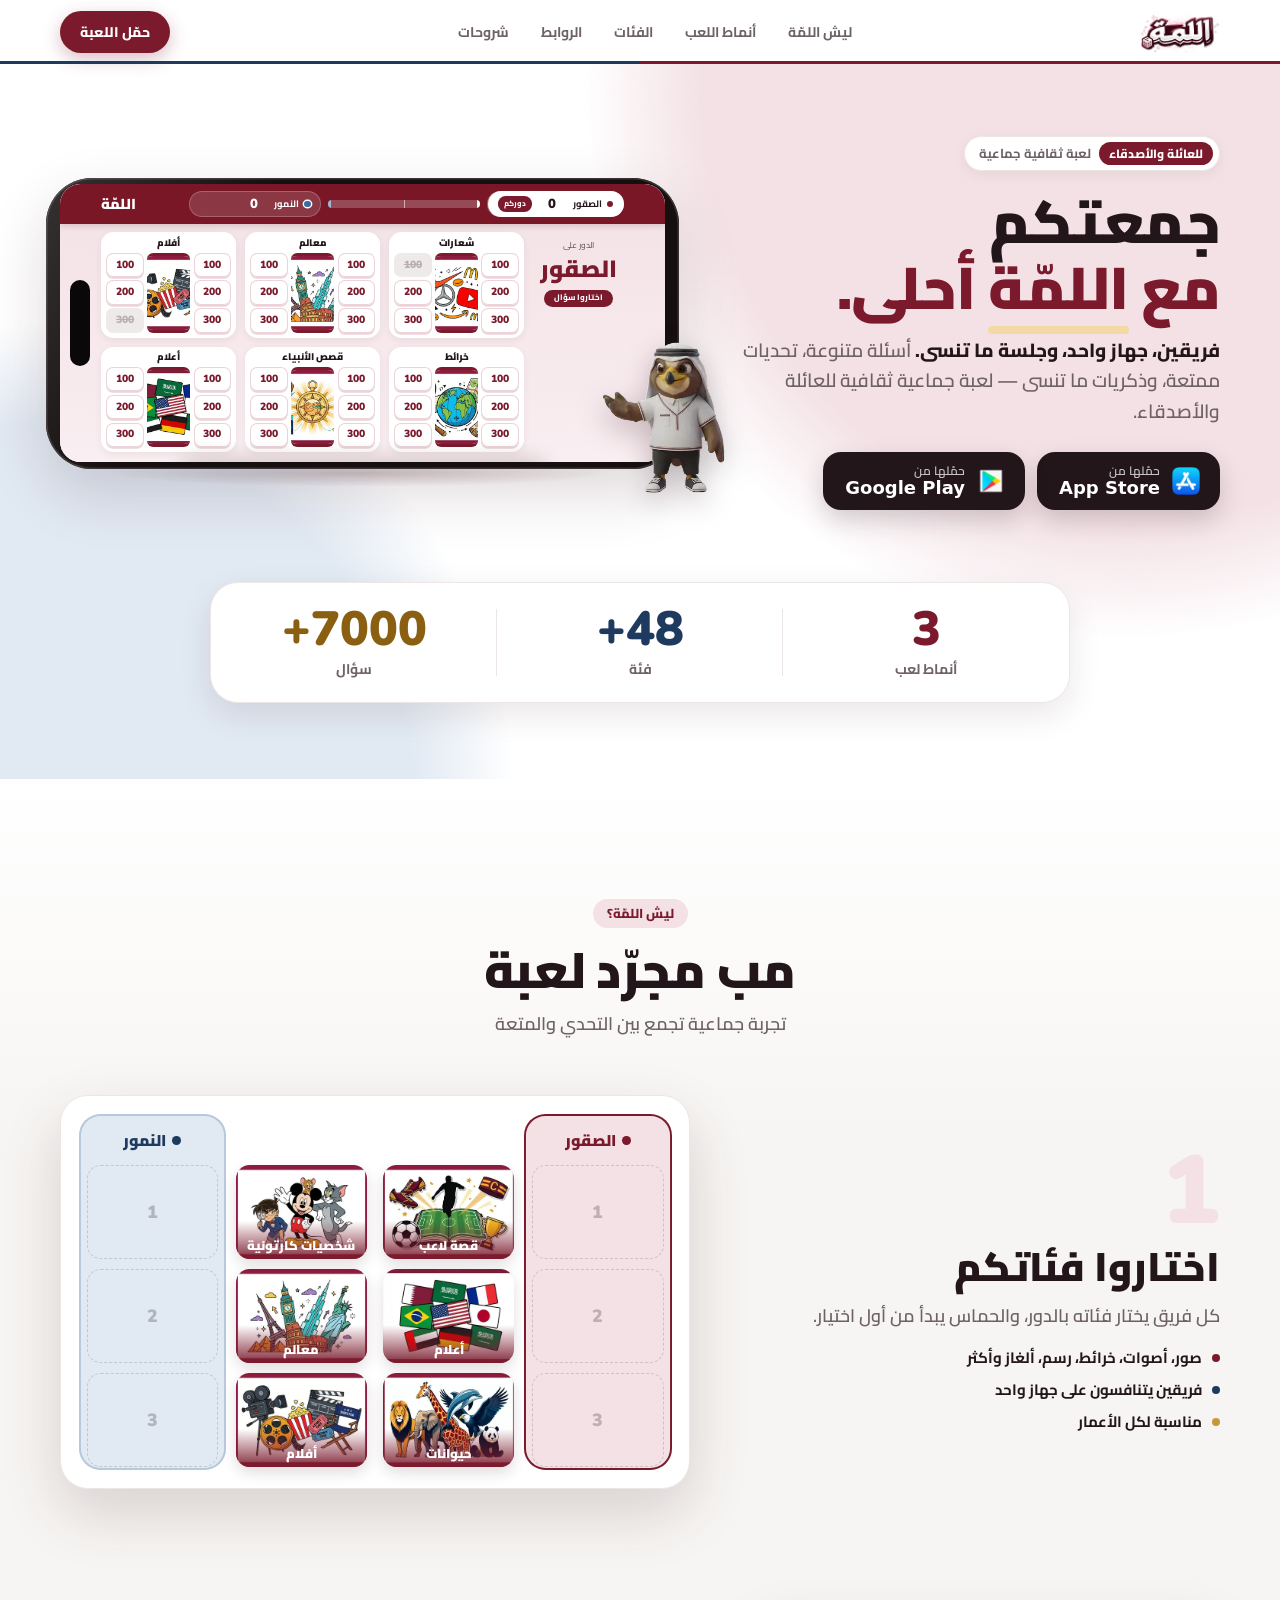
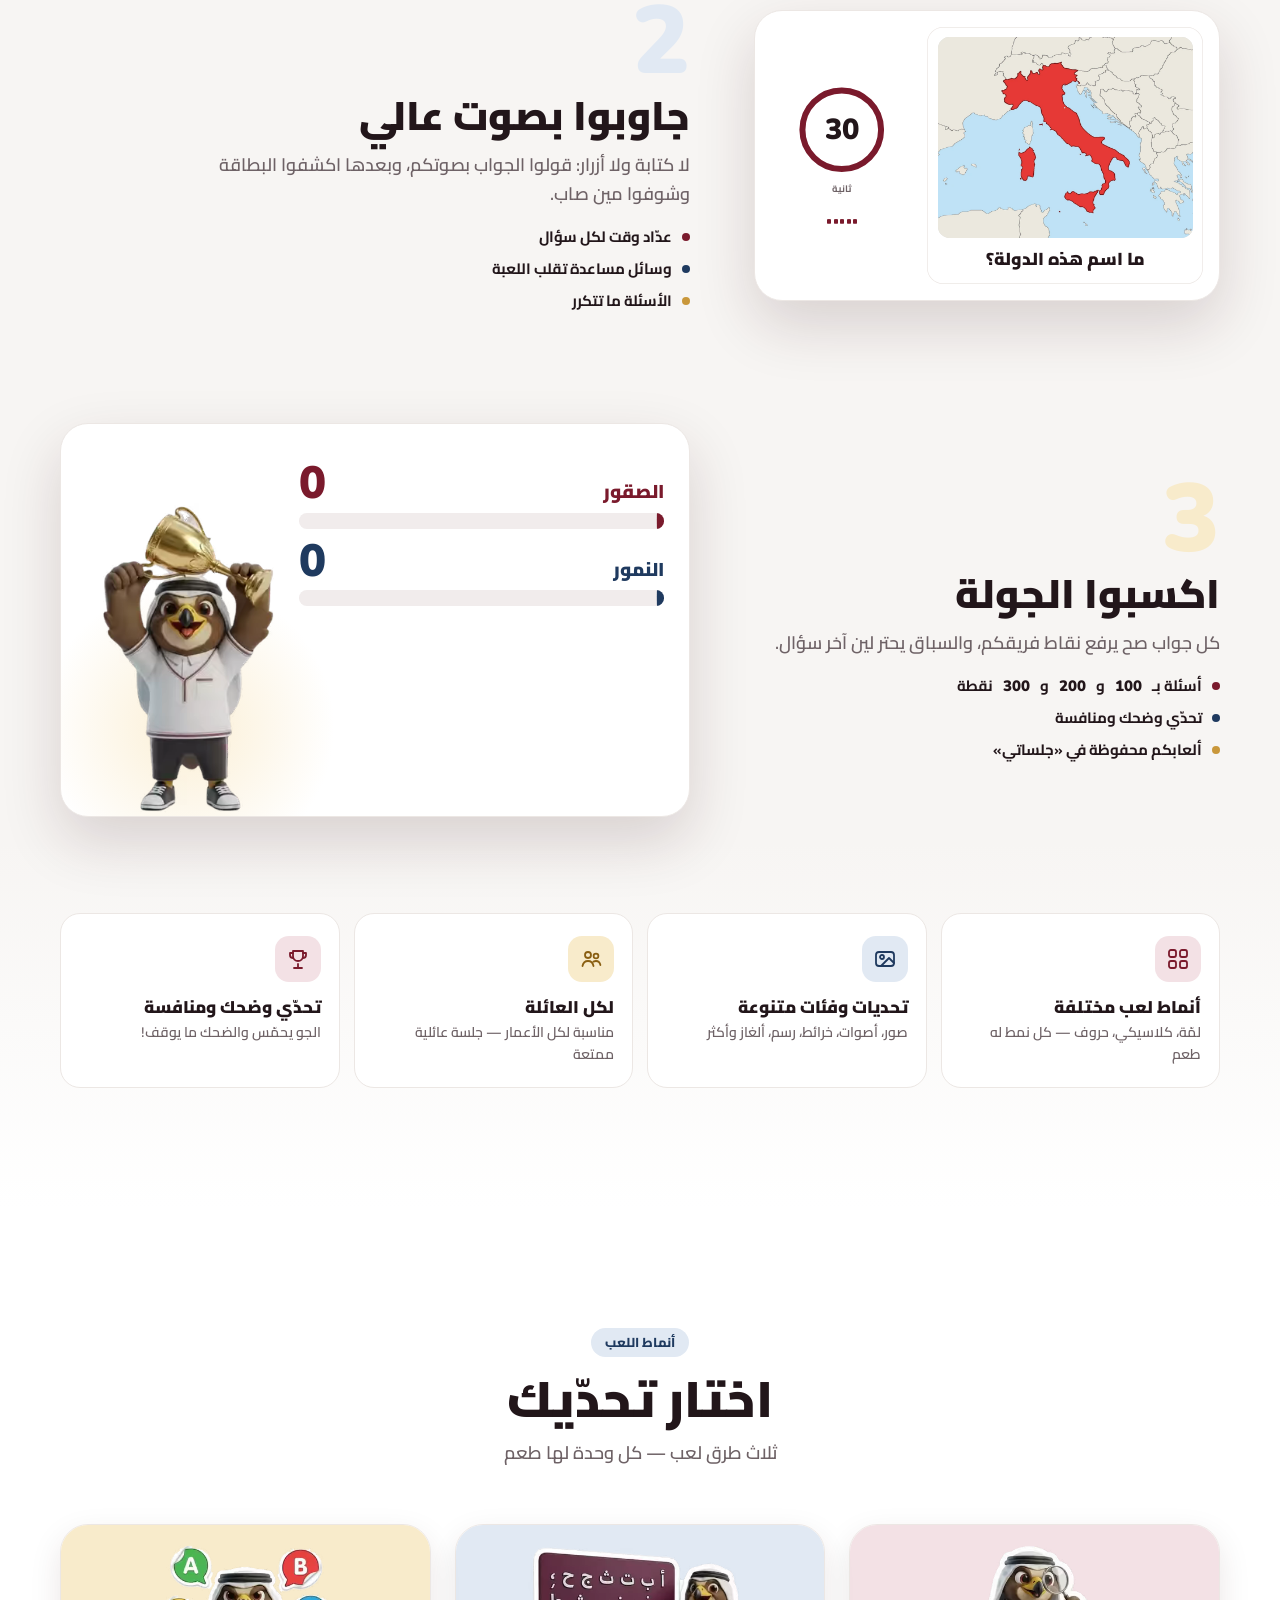
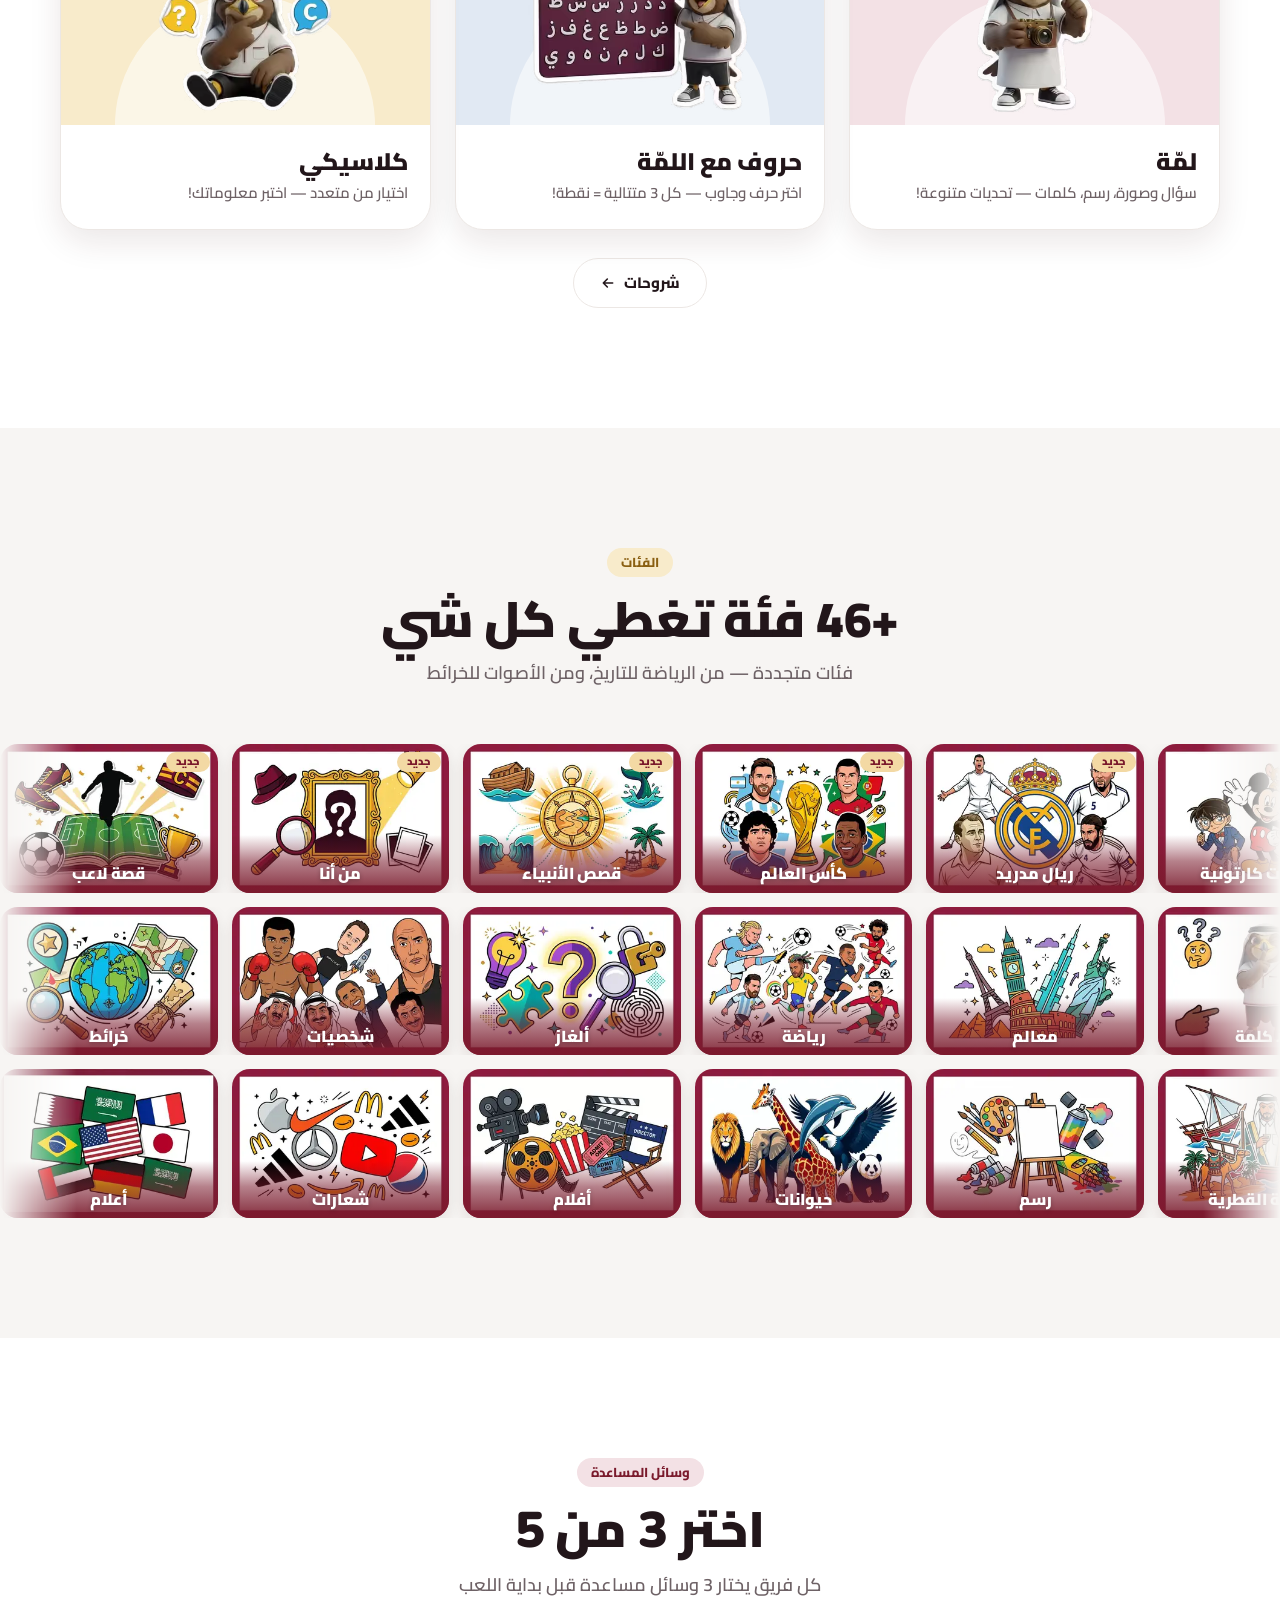
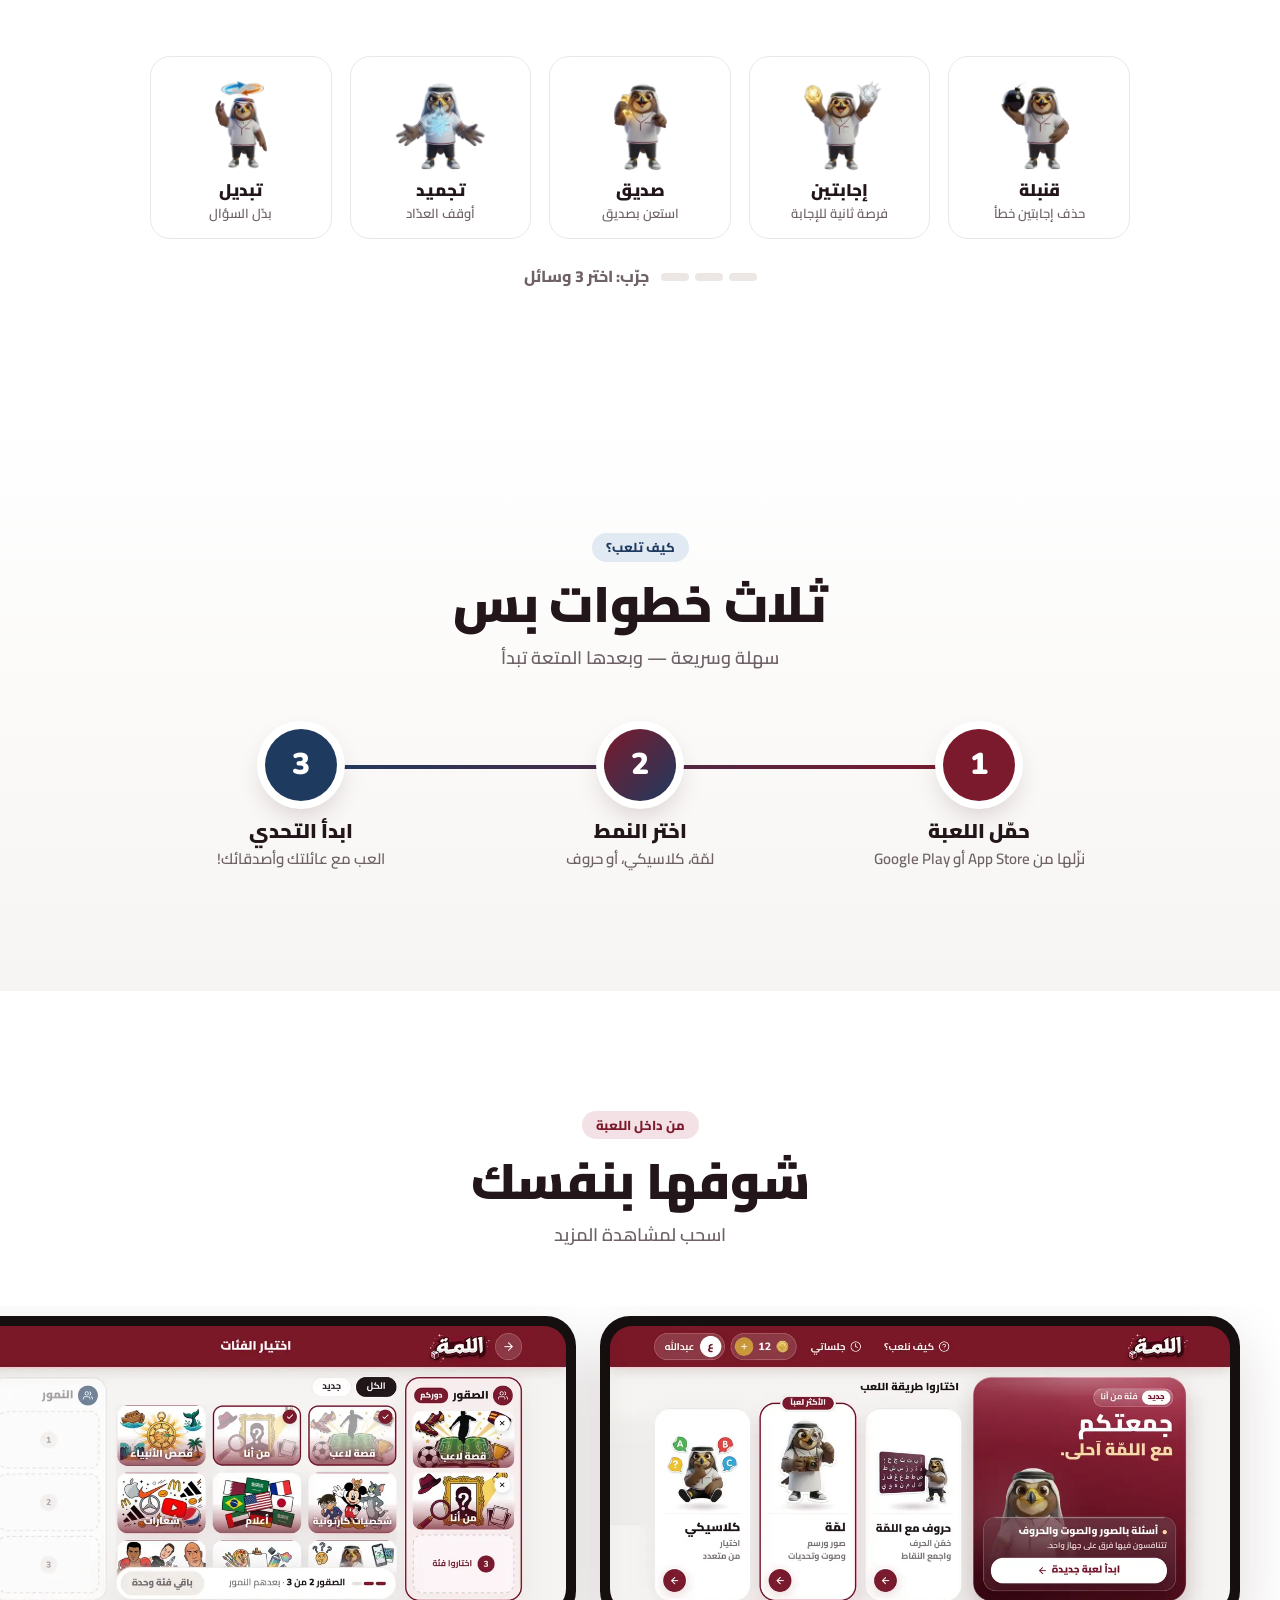
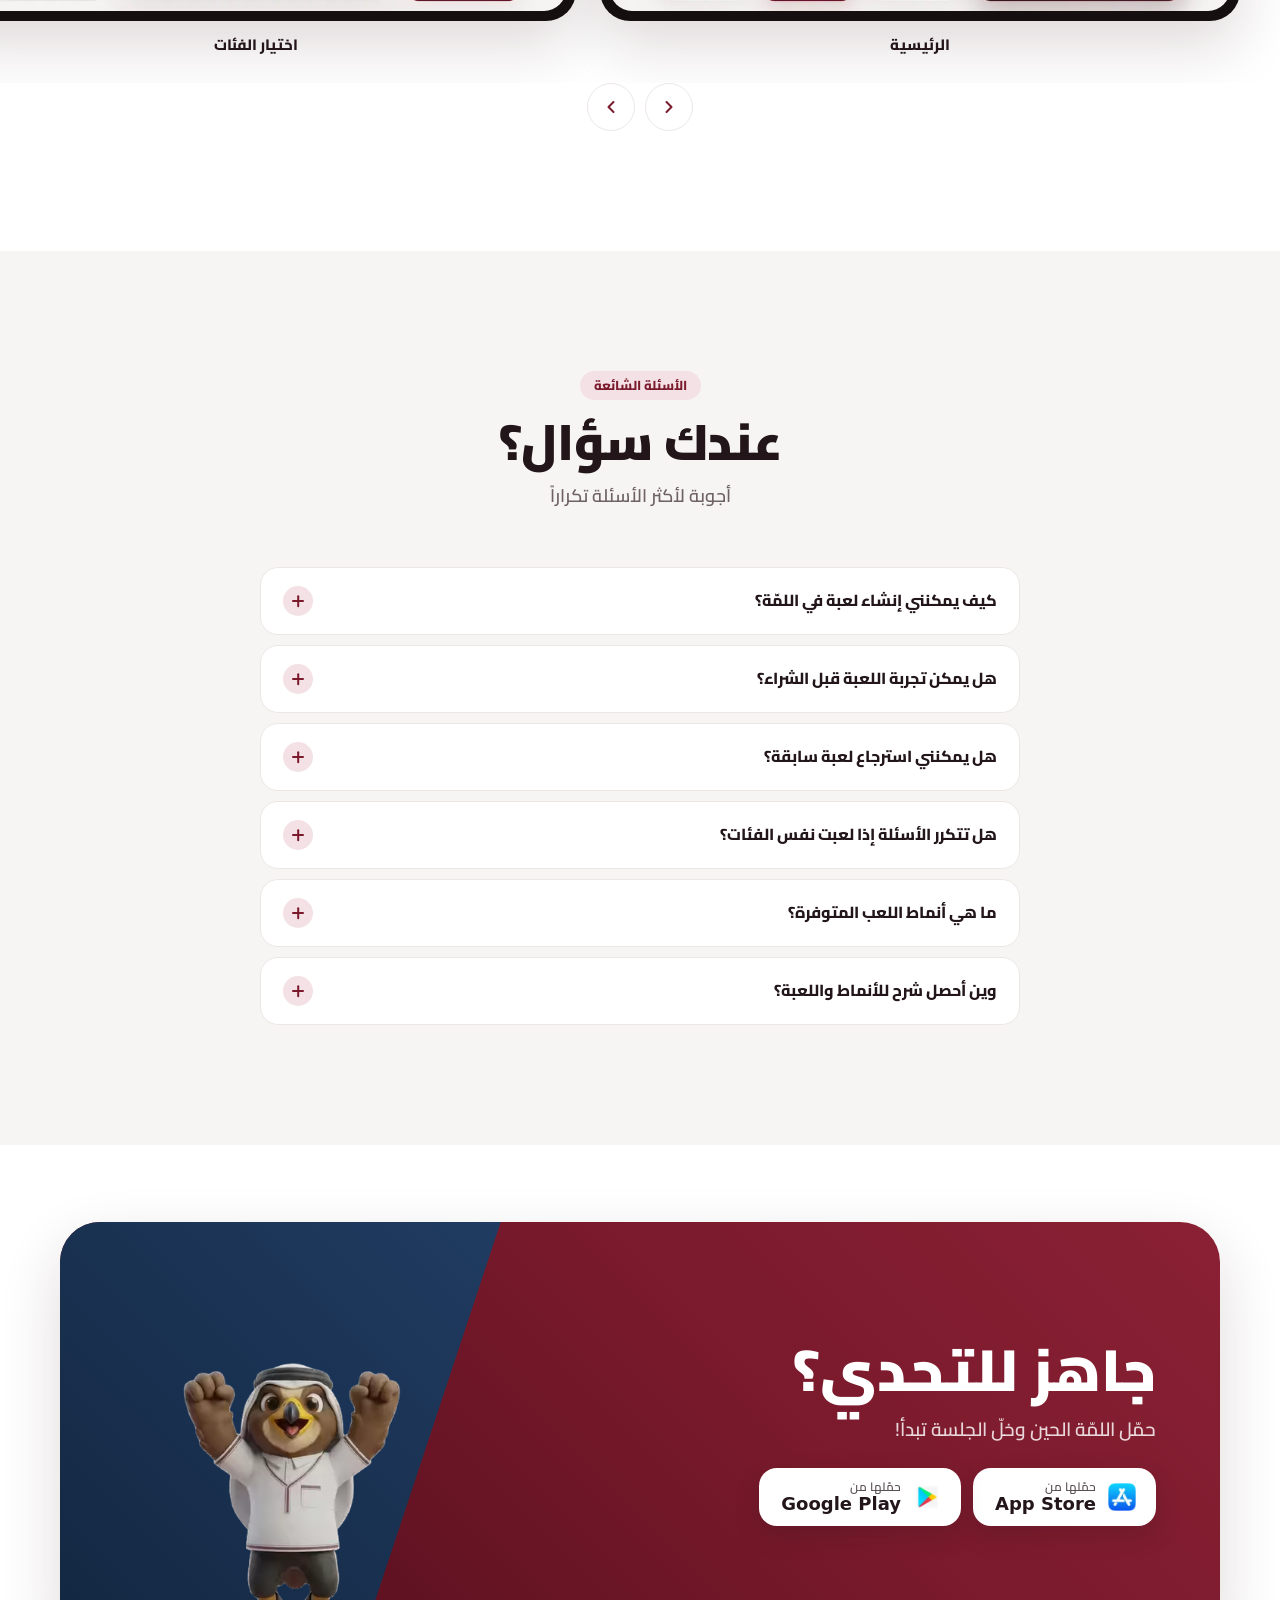
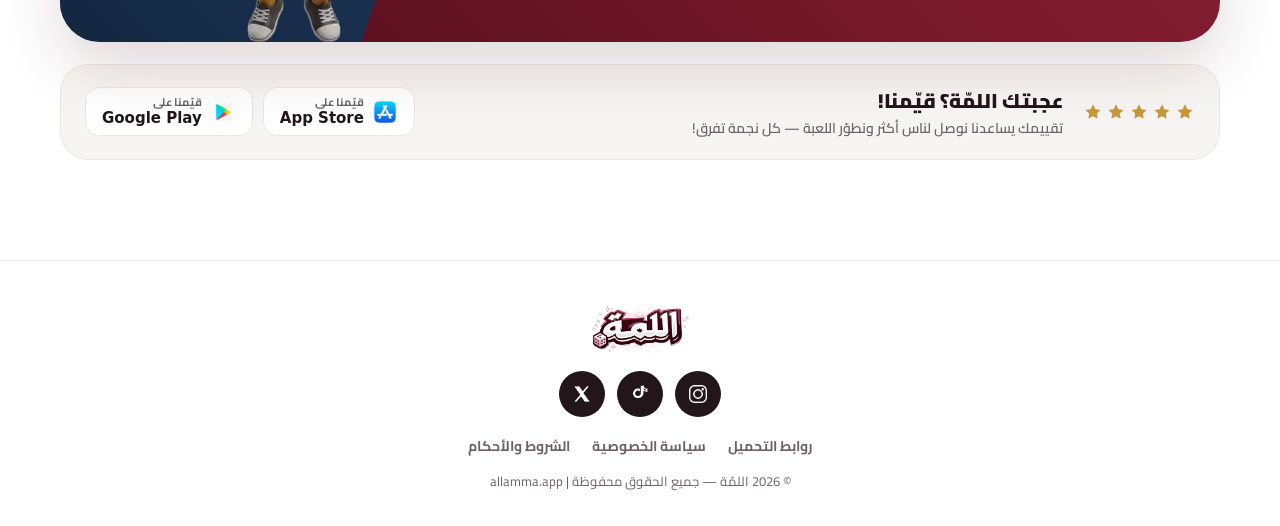
==== commit 4f622d4d: "landing v2: hero loop fixes (points chip pill, Japan round, landmark round) - points chip: scope the" ====
--- a/index.html
+++ b/index.html
@@ -100,11 +100,11 @@
             <div class="panel"><span class="k">الدور على</span><span class="v"><span class="t1">الصقور</span><span class="t2">النمور</span></span><span class="s">اختاروا سؤال</span></div>
             <div class="board">
               <div class="bcard"><h4>شعارات</h4><div class="bcells"><div class="bcol"><span class="cell num">100</span><span class="cell num">200</span><span class="cell num">300</span></div><div class="bimg"><img src="assets/landing/cats/logos.webp" alt="" width="360" height="246" decoding="async"></div><div class="bcol"><span class="cell num used">100</span><span class="cell num">200</span><span class="cell num">300</span></div></div></div>
-              <div class="bcard"><h4>معالم</h4><div class="bcells"><div class="bcol"><span class="cell num">100</span><span class="cell num">200</span><span class="cell num">300</span></div><div class="bimg"><img src="assets/landing/cats/landmarks.webp" alt="" width="360" height="246" decoding="async"></div><div class="bcol"><span class="cell num">100</span><span class="cell num">200</span><span class="cell num" id="cB">300</span></div></div></div>
+              <div class="bcard"><h4>معالم</h4><div class="bcells"><div class="bcol"><span class="cell num" id="cD">100</span><span class="cell num">200</span><span class="cell num">300</span></div><div class="bimg"><img src="assets/landing/cats/landmarks.webp" alt="" width="360" height="246" decoding="async"></div><div class="bcol"><span class="cell num">100</span><span class="cell num">200</span><span class="cell num" id="cB">300</span></div></div></div>
               <div class="bcard"><h4>أفلام</h4><div class="bcells"><div class="bcol"><span class="cell num">100</span><span class="cell num">200</span><span class="cell num">300</span></div><div class="bimg"><img src="assets/landing/cats/movies.webp" alt="" width="360" height="246" decoding="async"></div><div class="bcol"><span class="cell num">100</span><span class="cell num">200</span><span class="cell num used">300</span></div></div></div>
               <div class="bcard"><h4>خرائط</h4><div class="bcells"><div class="bcol"><span class="cell num">100</span><span class="cell num" id="cA">200</span><span class="cell num">300</span></div><div class="bimg"><img src="assets/landing/cats/maps.webp" alt="" width="360" height="246" decoding="async"></div><div class="bcol"><span class="cell num" id="cC">100</span><span class="cell num">200</span><span class="cell num">300</span></div></div></div>
               <div class="bcard"><h4>قصص الأنبياء</h4><div class="bcells"><div class="bcol"><span class="cell num">100</span><span class="cell num">200</span><span class="cell num">300</span></div><div class="bimg"><img src="assets/landing/cats/prophets.webp" alt="" width="360" height="246" decoding="async"></div><div class="bcol"><span class="cell num">100</span><span class="cell num">200</span><span class="cell num">300</span></div></div></div>
-              <div class="bcard"><h4>أعلام</h4><div class="bcells"><div class="bcol"><span class="cell num" id="cD">100</span><span class="cell num">200</span><span class="cell num">300</span></div><div class="bimg"><img src="assets/landing/cats/flags.webp" alt="" width="360" height="246" decoding="async"></div><div class="bcol"><span class="cell num">100</span><span class="cell num">200</span><span class="cell num">300</span></div></div></div>
+              <div class="bcard"><h4>أعلام</h4><div class="bcells"><div class="bcol"><span class="cell num">100</span><span class="cell num">200</span><span class="cell num">300</span></div><div class="bimg"><img src="assets/landing/cats/flags.webp" alt="" width="360" height="246" decoding="async"></div><div class="bcol"><span class="cell num">100</span><span class="cell num">200</span><span class="cell num">300</span></div></div></div>
             </div>
           </div>
           <div class="q-layer">
--- a/assets/landing/landing.css
+++ b/assets/landing/landing.css
@@ -160,7 +160,7 @@
 .screen.s-q .g-body,.screen.s-r .g-body{opacity:0}
 .q-main{flex:1;background:#fff;border-radius:calc(22*var(--u));box-shadow:0 calc(8*var(--u)) calc(20*var(--u)) rgba(58,16,24,.08);padding:calc(14*var(--u)) calc(18*var(--u));display:flex;flex-direction:column;gap:calc(8*var(--u))}
 .q-chips{display:flex;gap:calc(6*var(--u))}
-.q-chips span{font-size:calc(11.5*var(--u));font-weight:800;padding:calc(1*var(--u)) calc(11*var(--u));border-radius:calc(12*var(--u));border:calc(1.2*var(--u)) solid var(--line)}
+.q-chips>span{font-size:calc(11.5*var(--u));font-weight:800;padding:calc(1*var(--u)) calc(11*var(--u));border-radius:calc(12*var(--u));border:calc(1.2*var(--u)) solid var(--line)}
 .q-chips .pts{background:#F8EBCB;border-color:#EFD9A3;color:var(--gold-ink)}
 .q-img{position:relative;flex:1;border-radius:calc(14*var(--u));overflow:hidden;background:#EEE}
 .q-img img{position:absolute;inset:0;width:100%;height:100%;object-fit:cover;transition:opacity .5s}
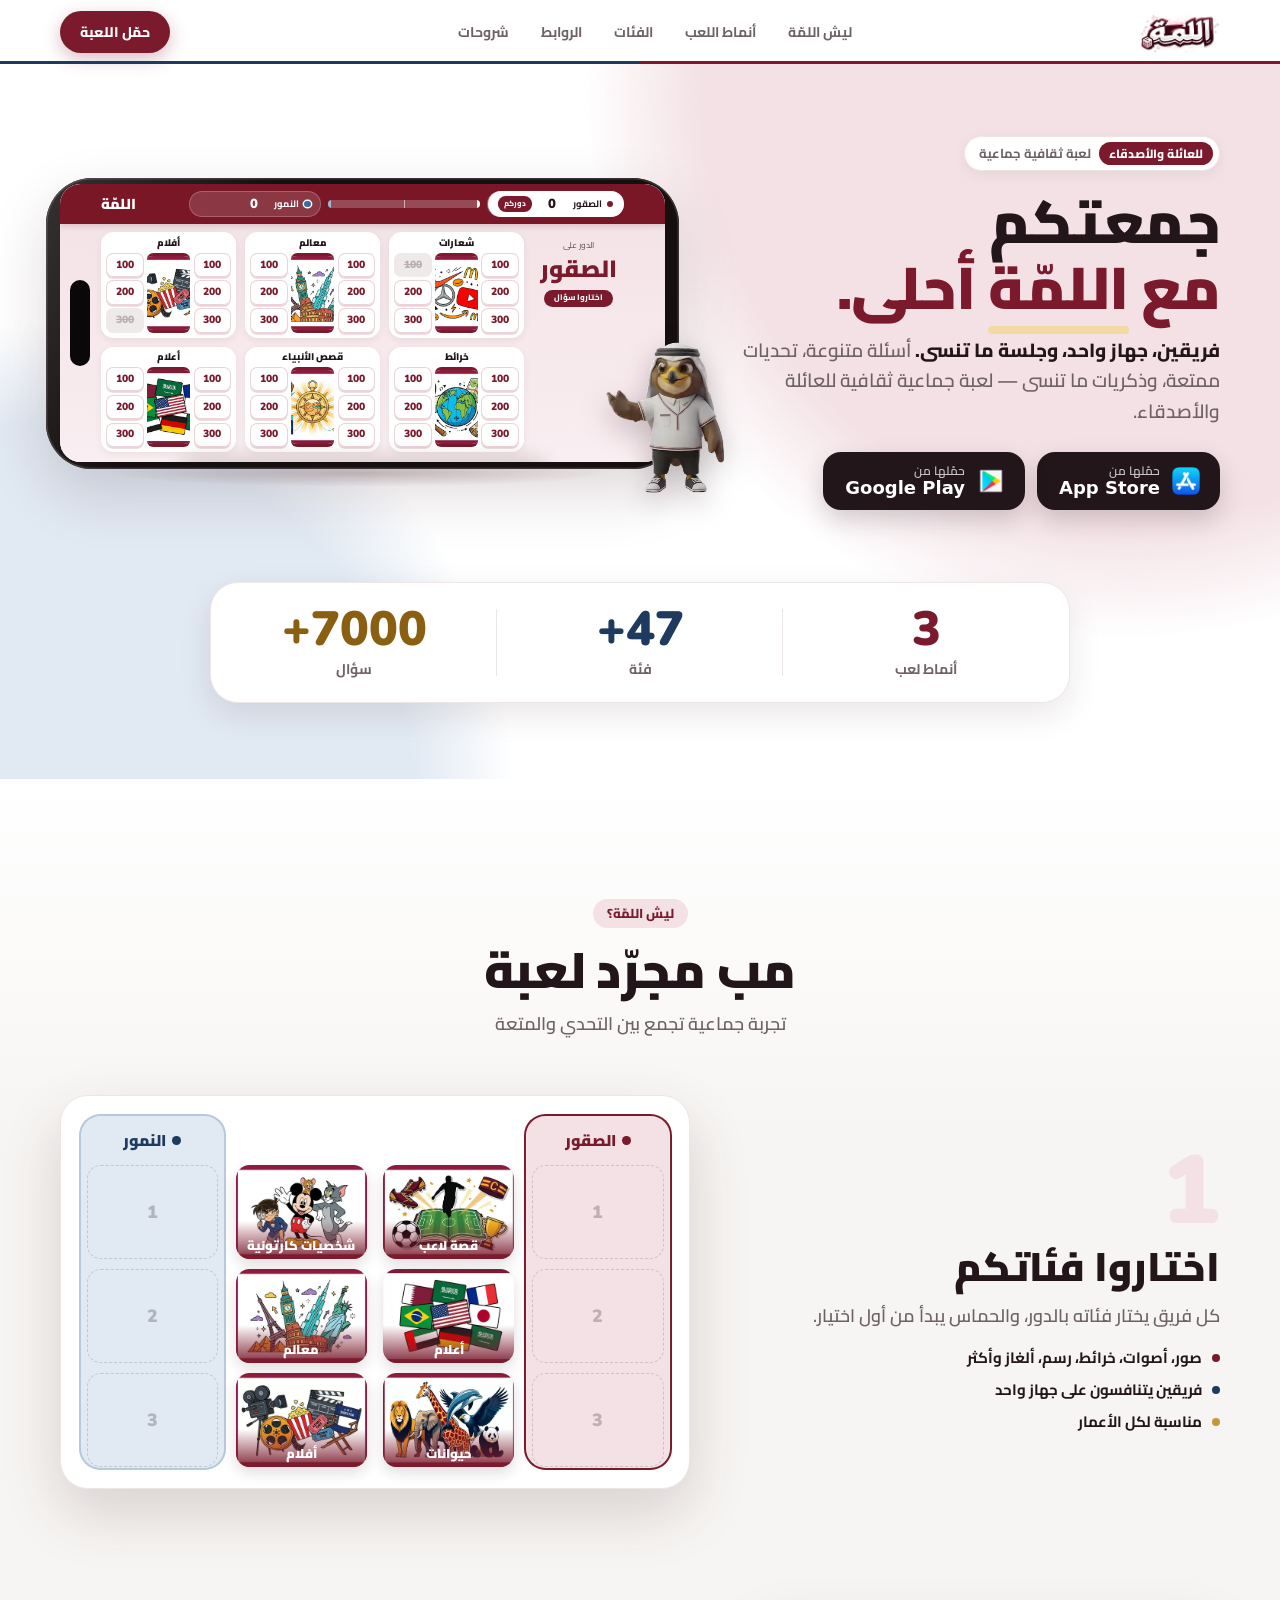
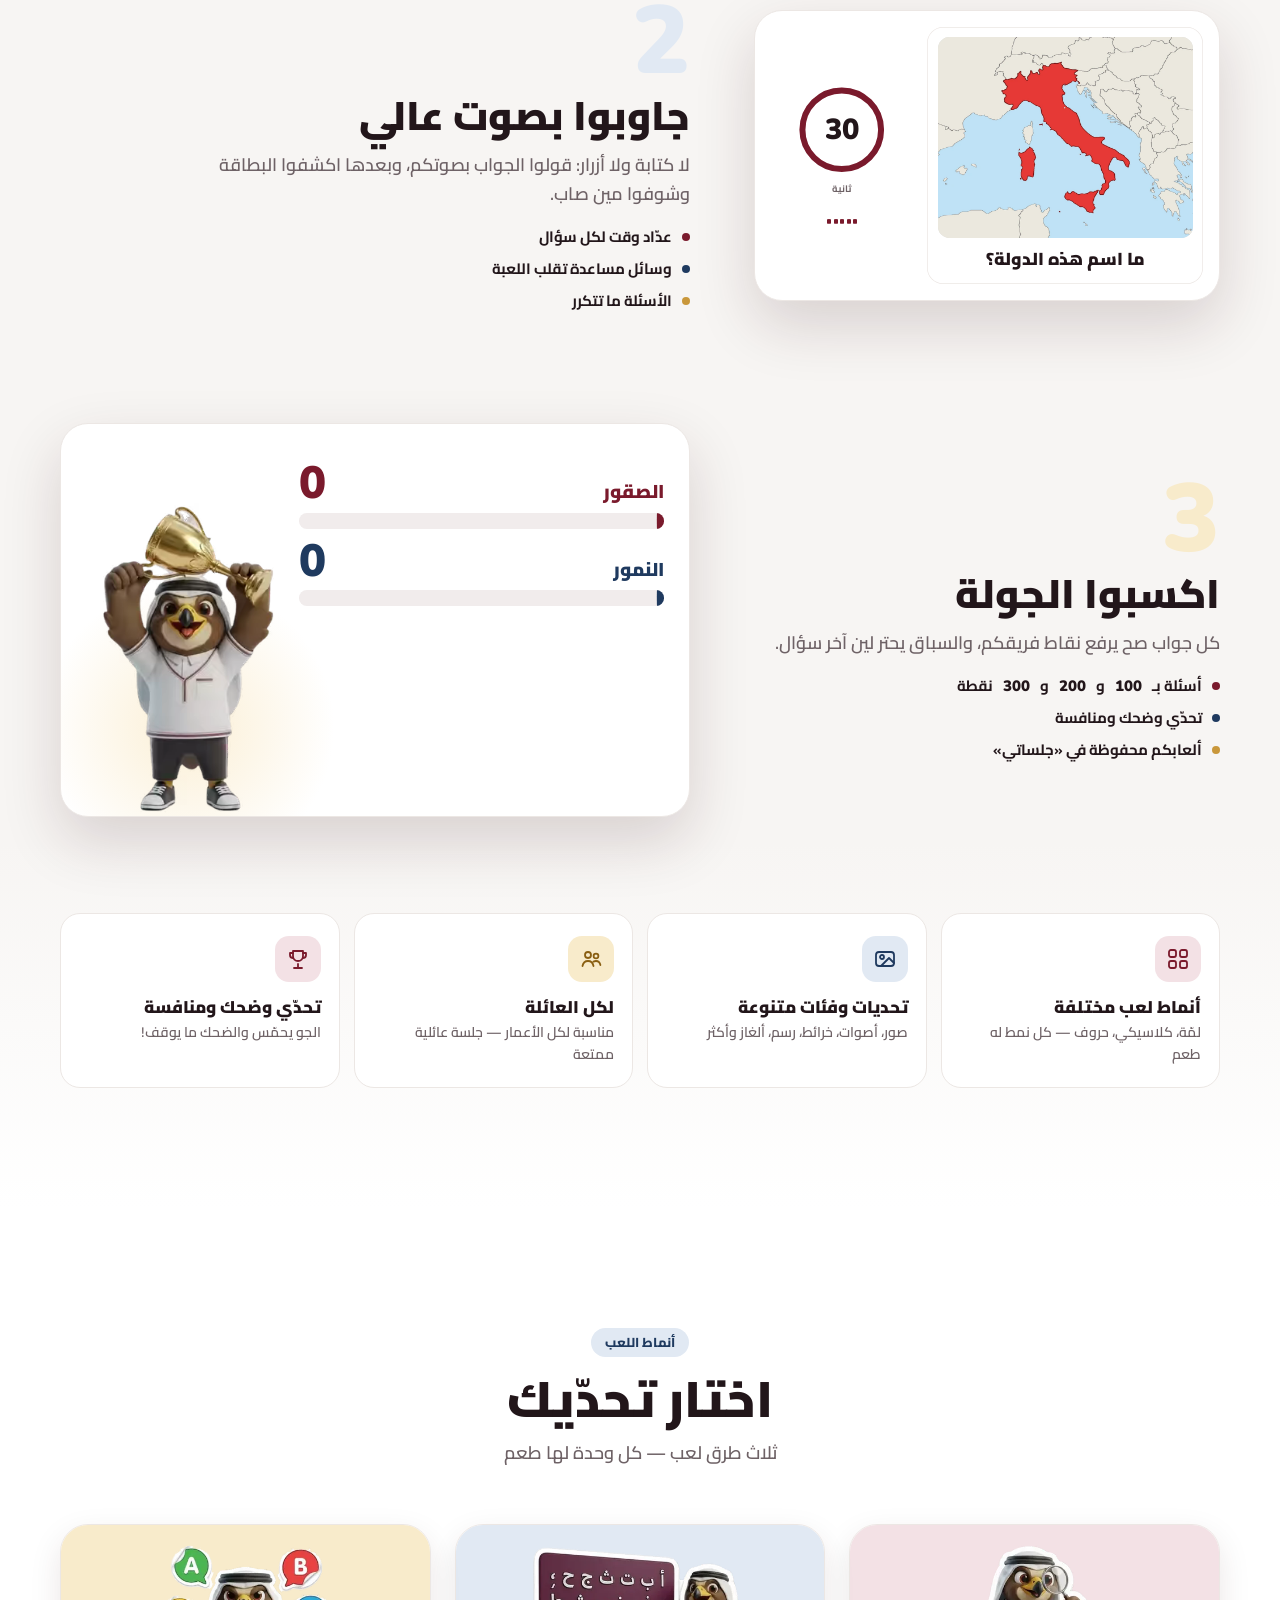
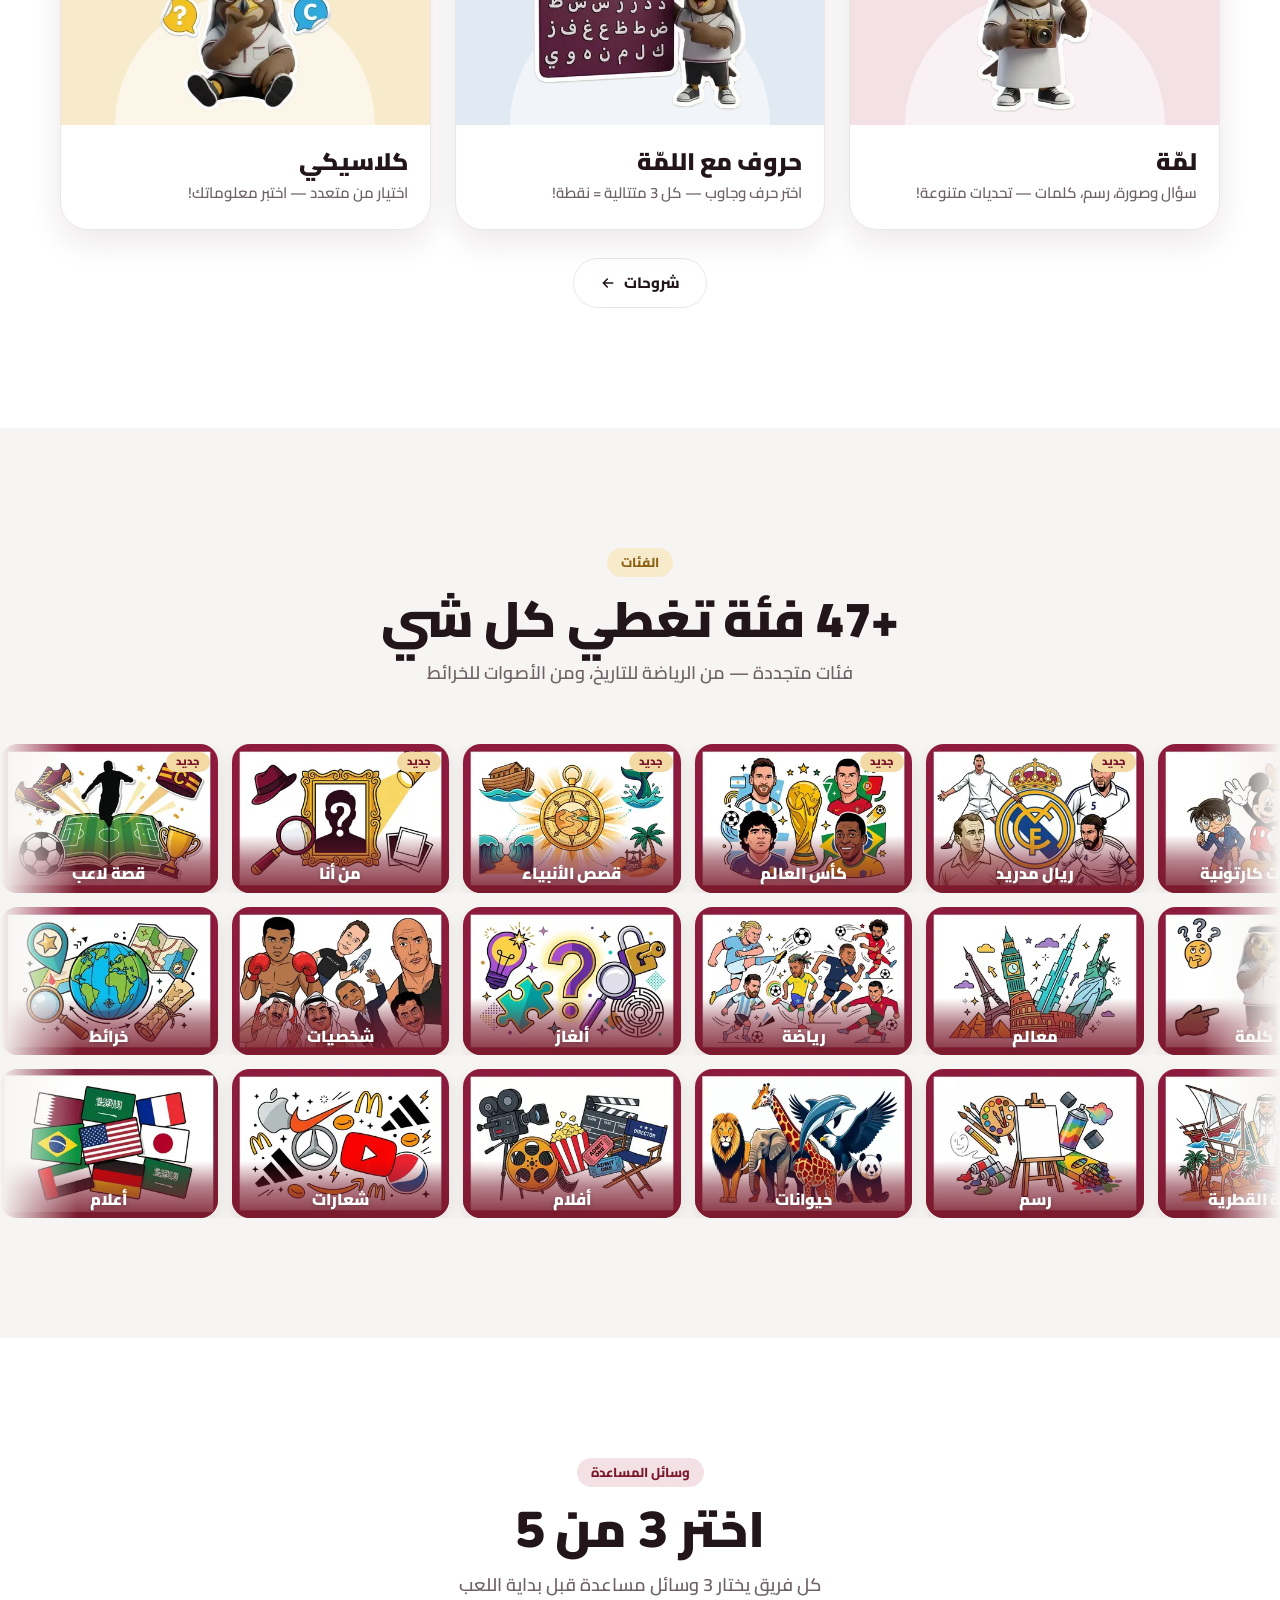
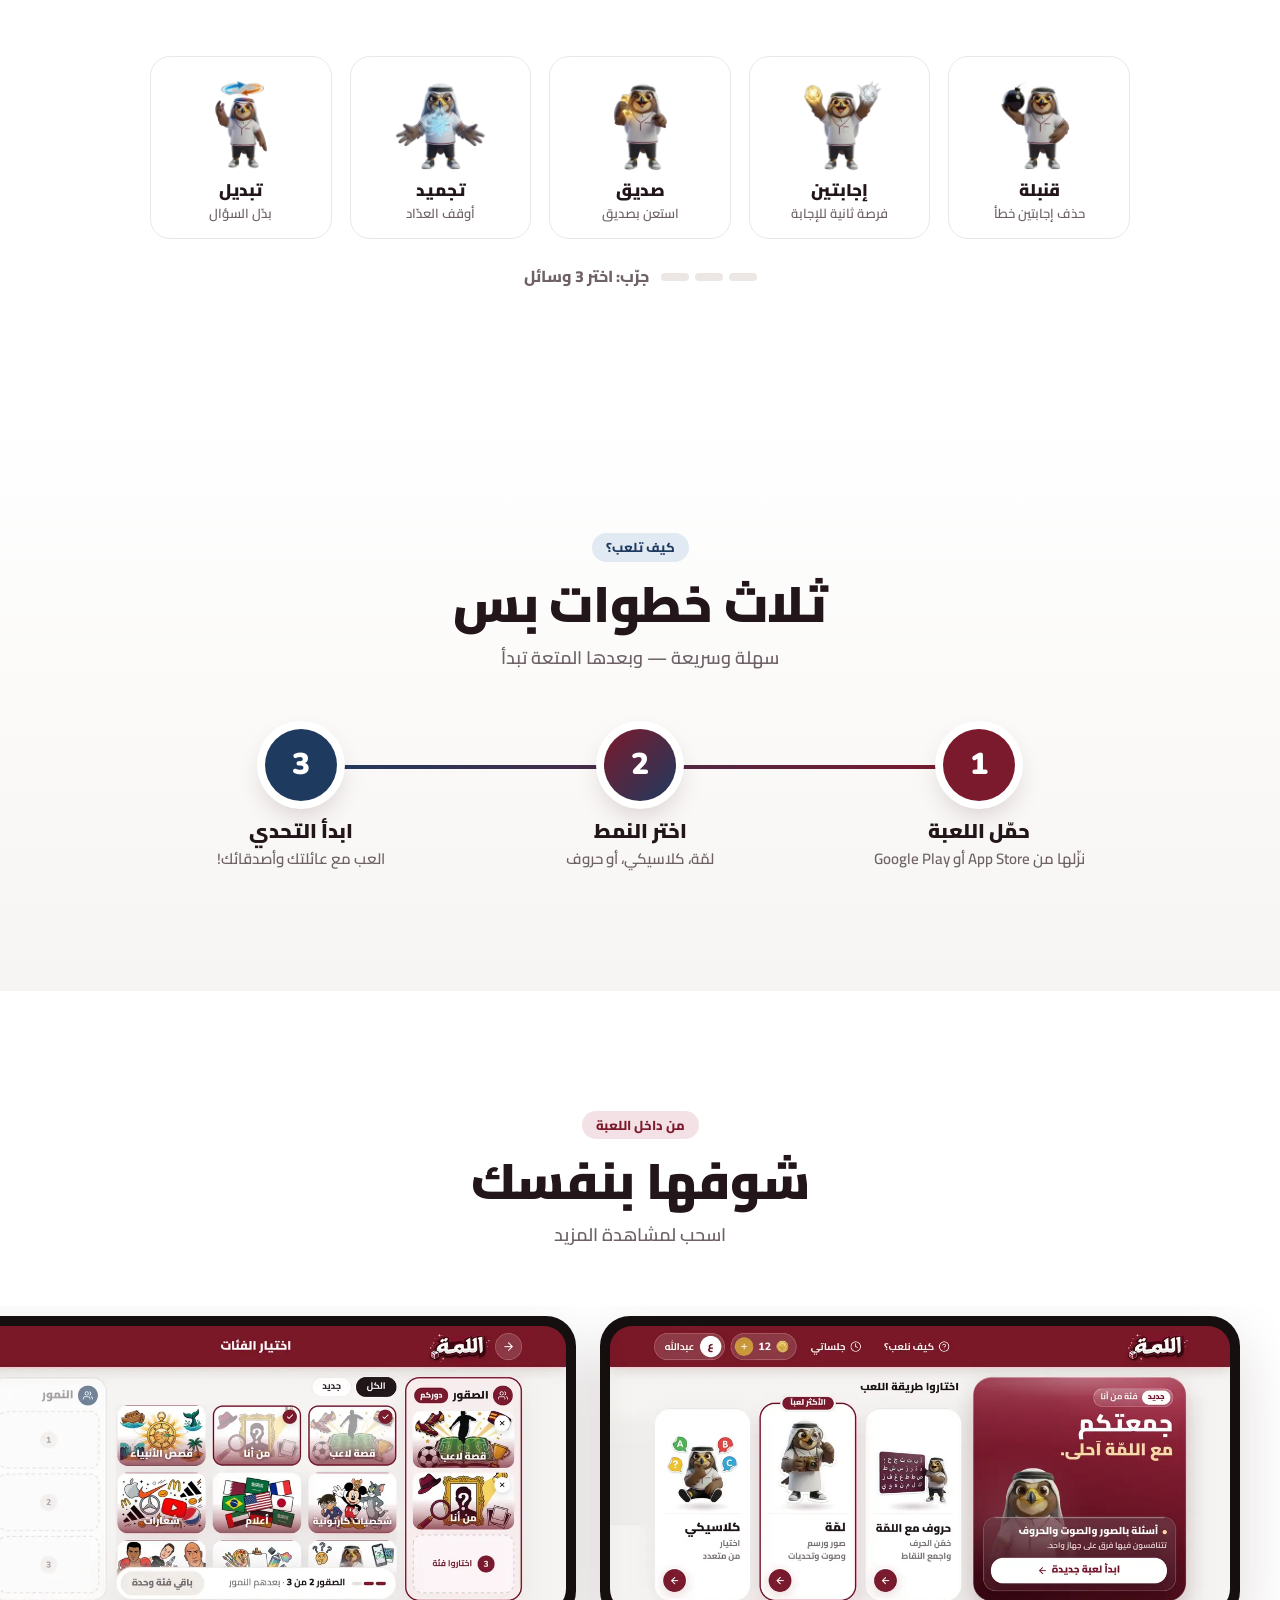
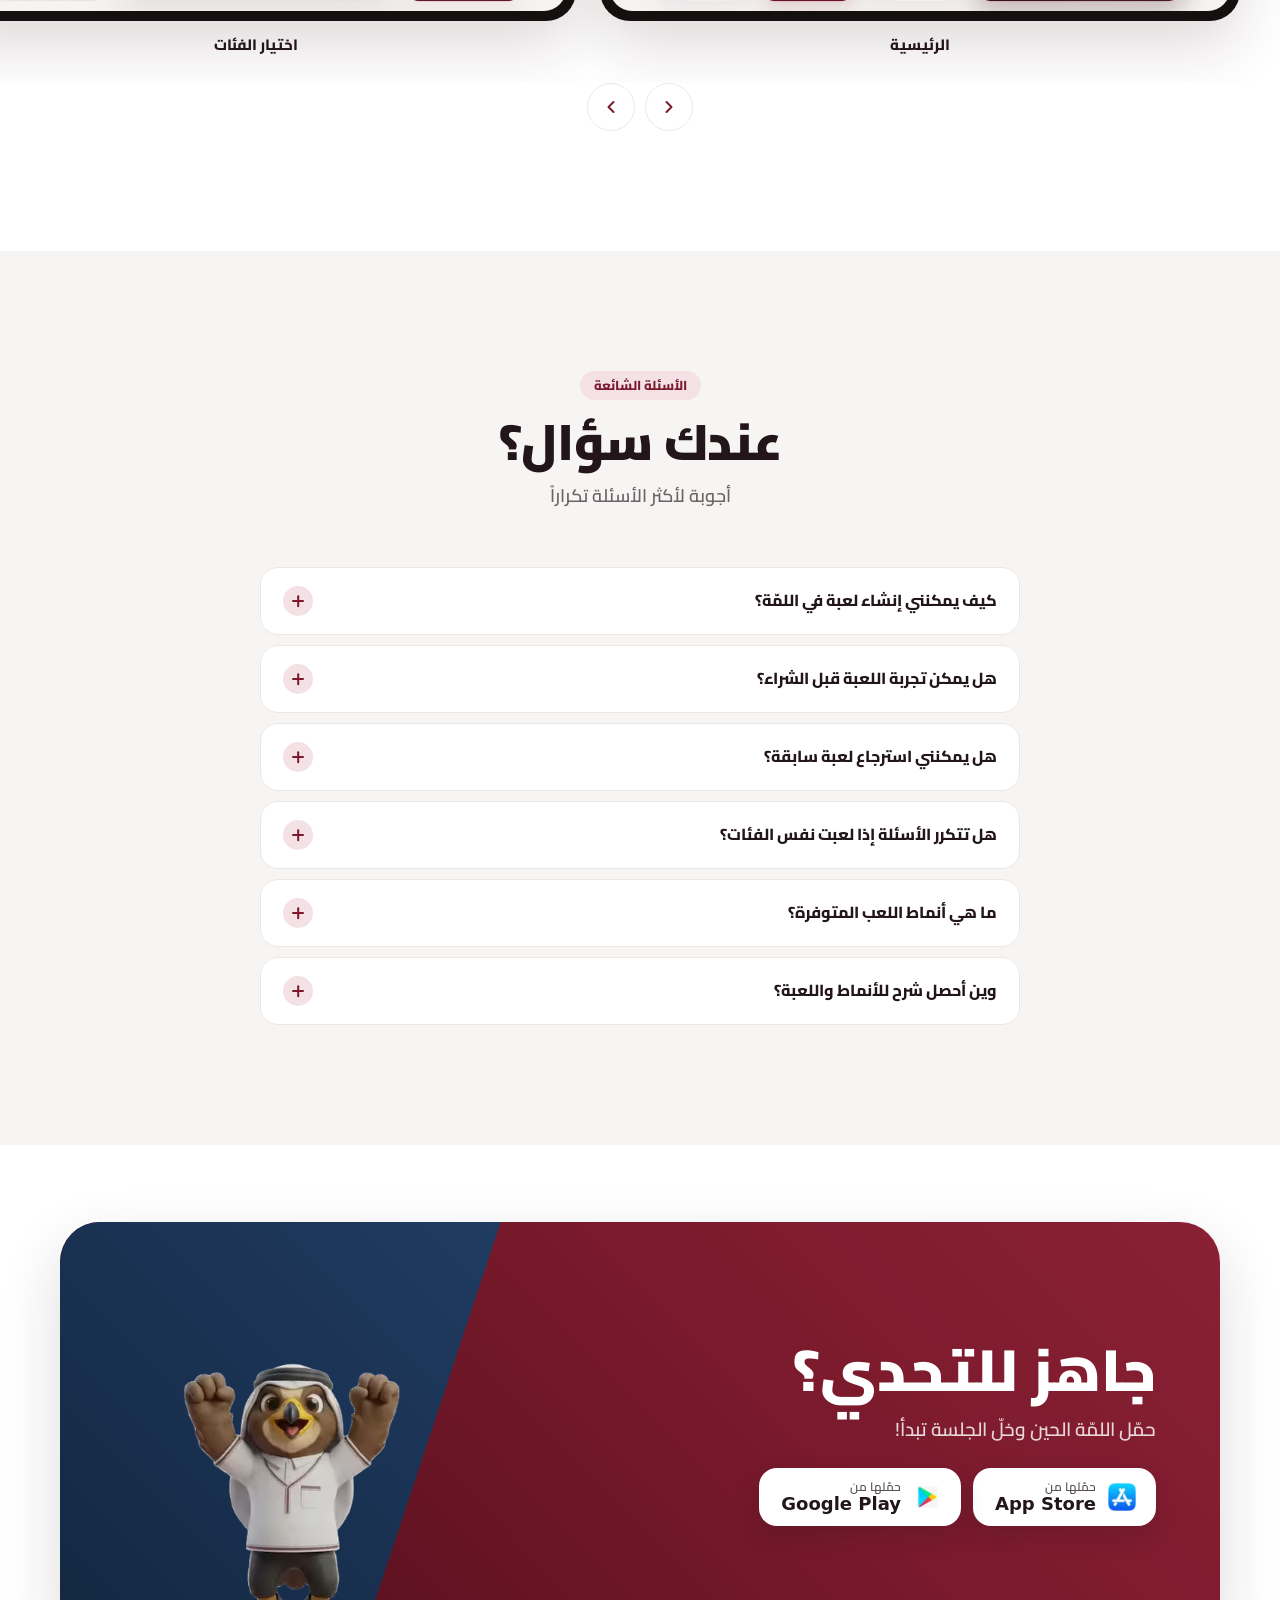
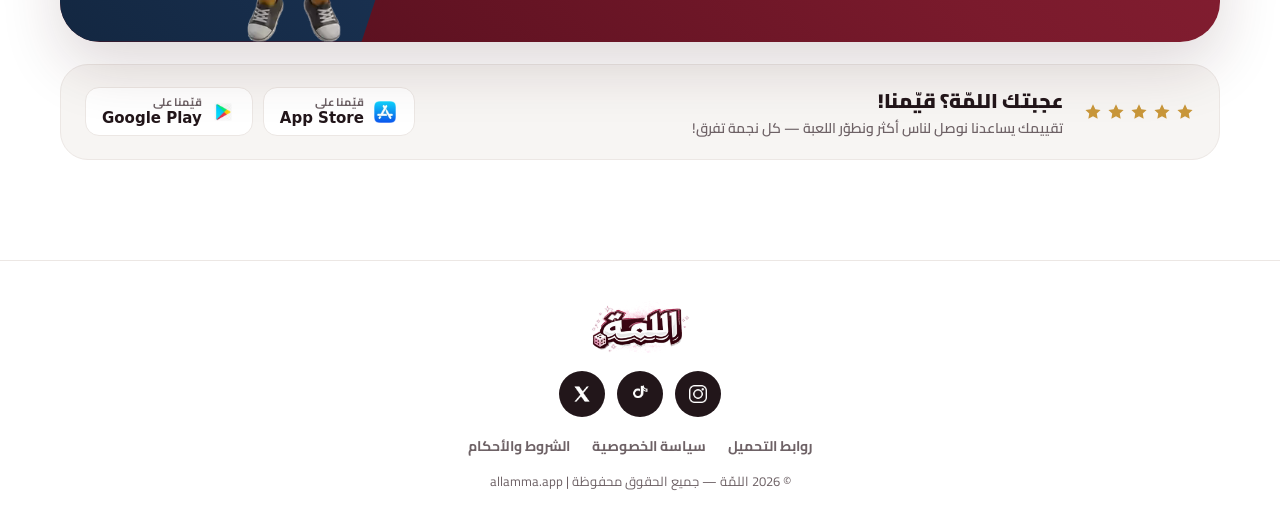
==== commit 69125303: "landing v2: category count reads +47 (stats strip and categories heading) 31 image + 21 classic - 5 " ====
--- a/index.html
+++ b/index.html
@@ -142,7 +142,7 @@
   <div class="wrap">
     <div class="stats" data-reveal id="stats">
       <div class="stat"><span class="num" data-count="3">3</span><small>أنماط لعب</small></div>
-      <div class="stat"><span class="num" data-count="48" data-prefix="+">+48</span><small>فئة</small></div>
+      <div class="stat"><span class="num" data-count="47" data-prefix="+">+47</span><small>فئة</small></div>
       <div class="stat"><span class="num" data-count="7000" data-prefix="+">+7000</span><small>سؤال</small></div>
     </div>
   </div>
@@ -269,7 +269,7 @@
   <div class="wrap">
     <header class="sec-head" data-reveal>
       <span class="kicker g">الفئات</span>
-      <h2 class="h2" id="cats-title">+46 فئة تغطي كل شي</h2>
+      <h2 class="h2" id="cats-title">+47 فئة تغطي كل شي</h2>
       <p class="sub">فئات متجددة — من الرياضة للتاريخ، ومن الأصوات للخرائط</p>
     </header>
   </div>
